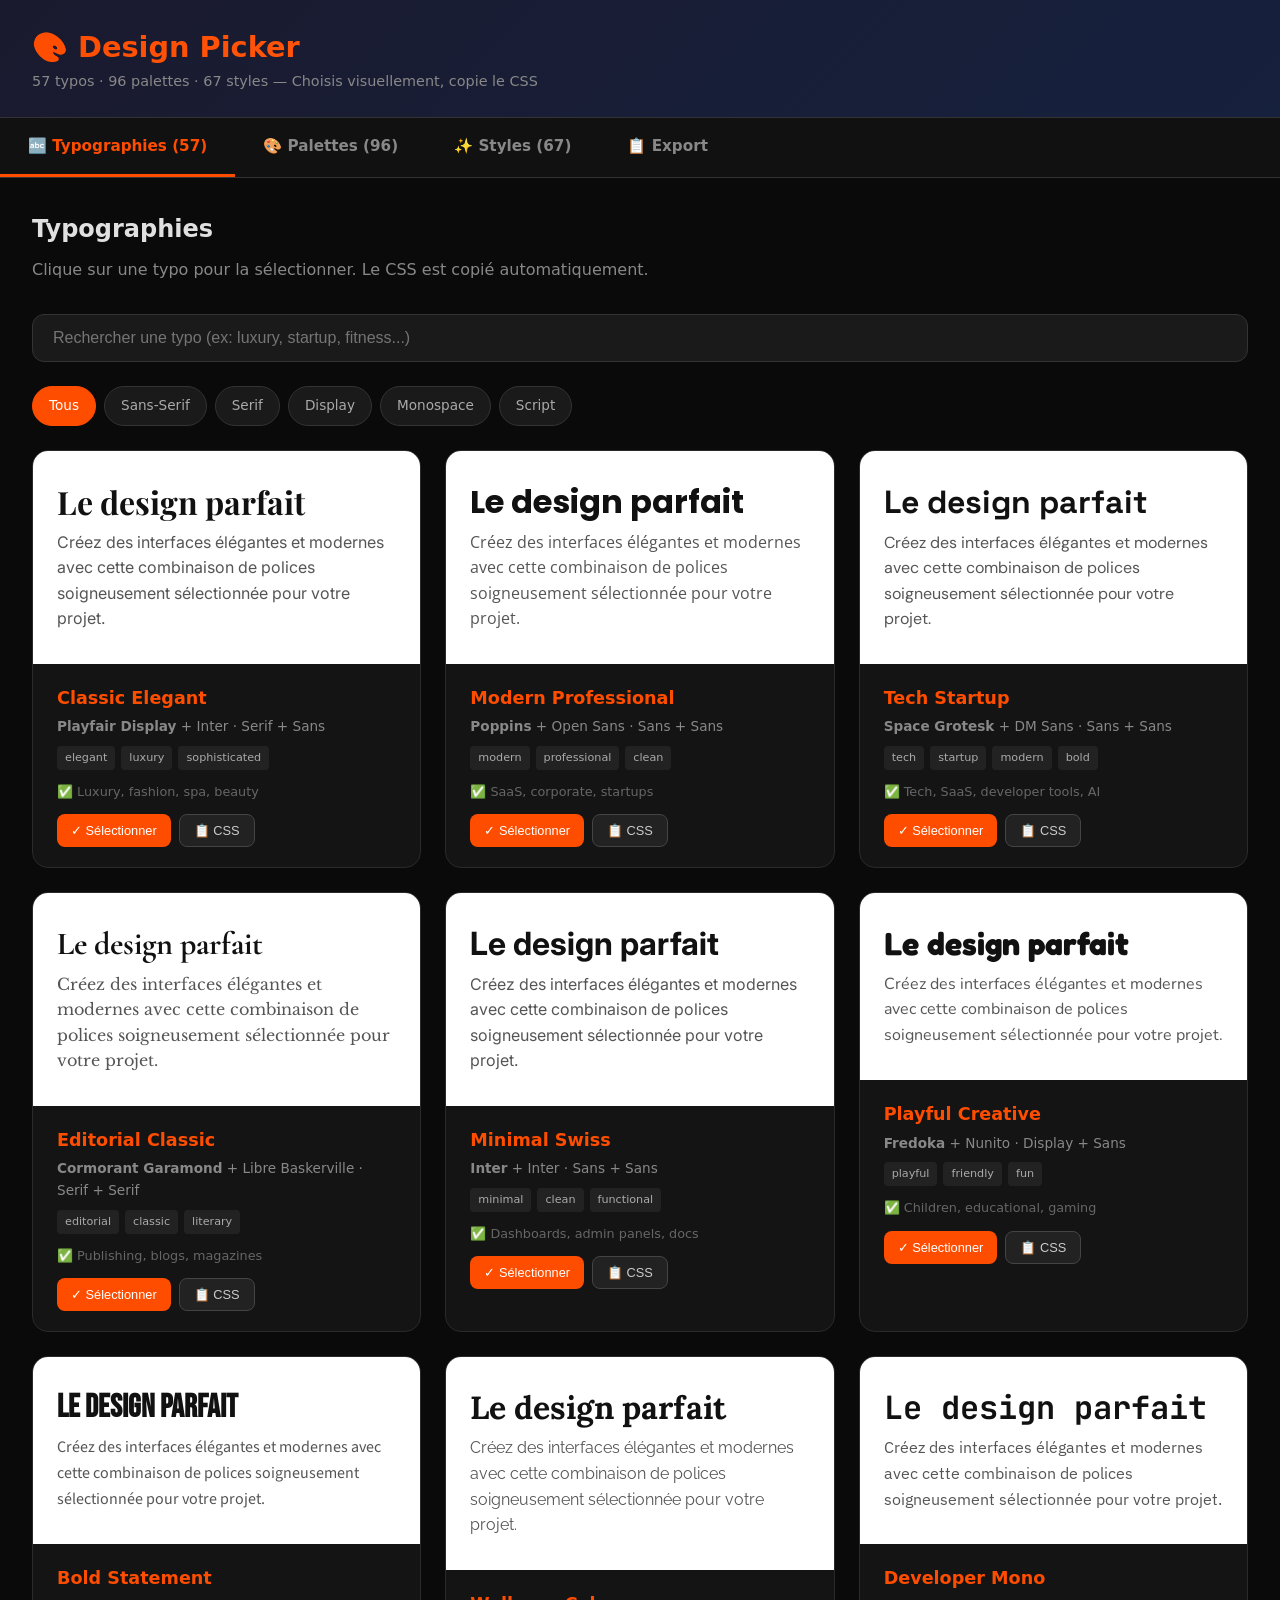
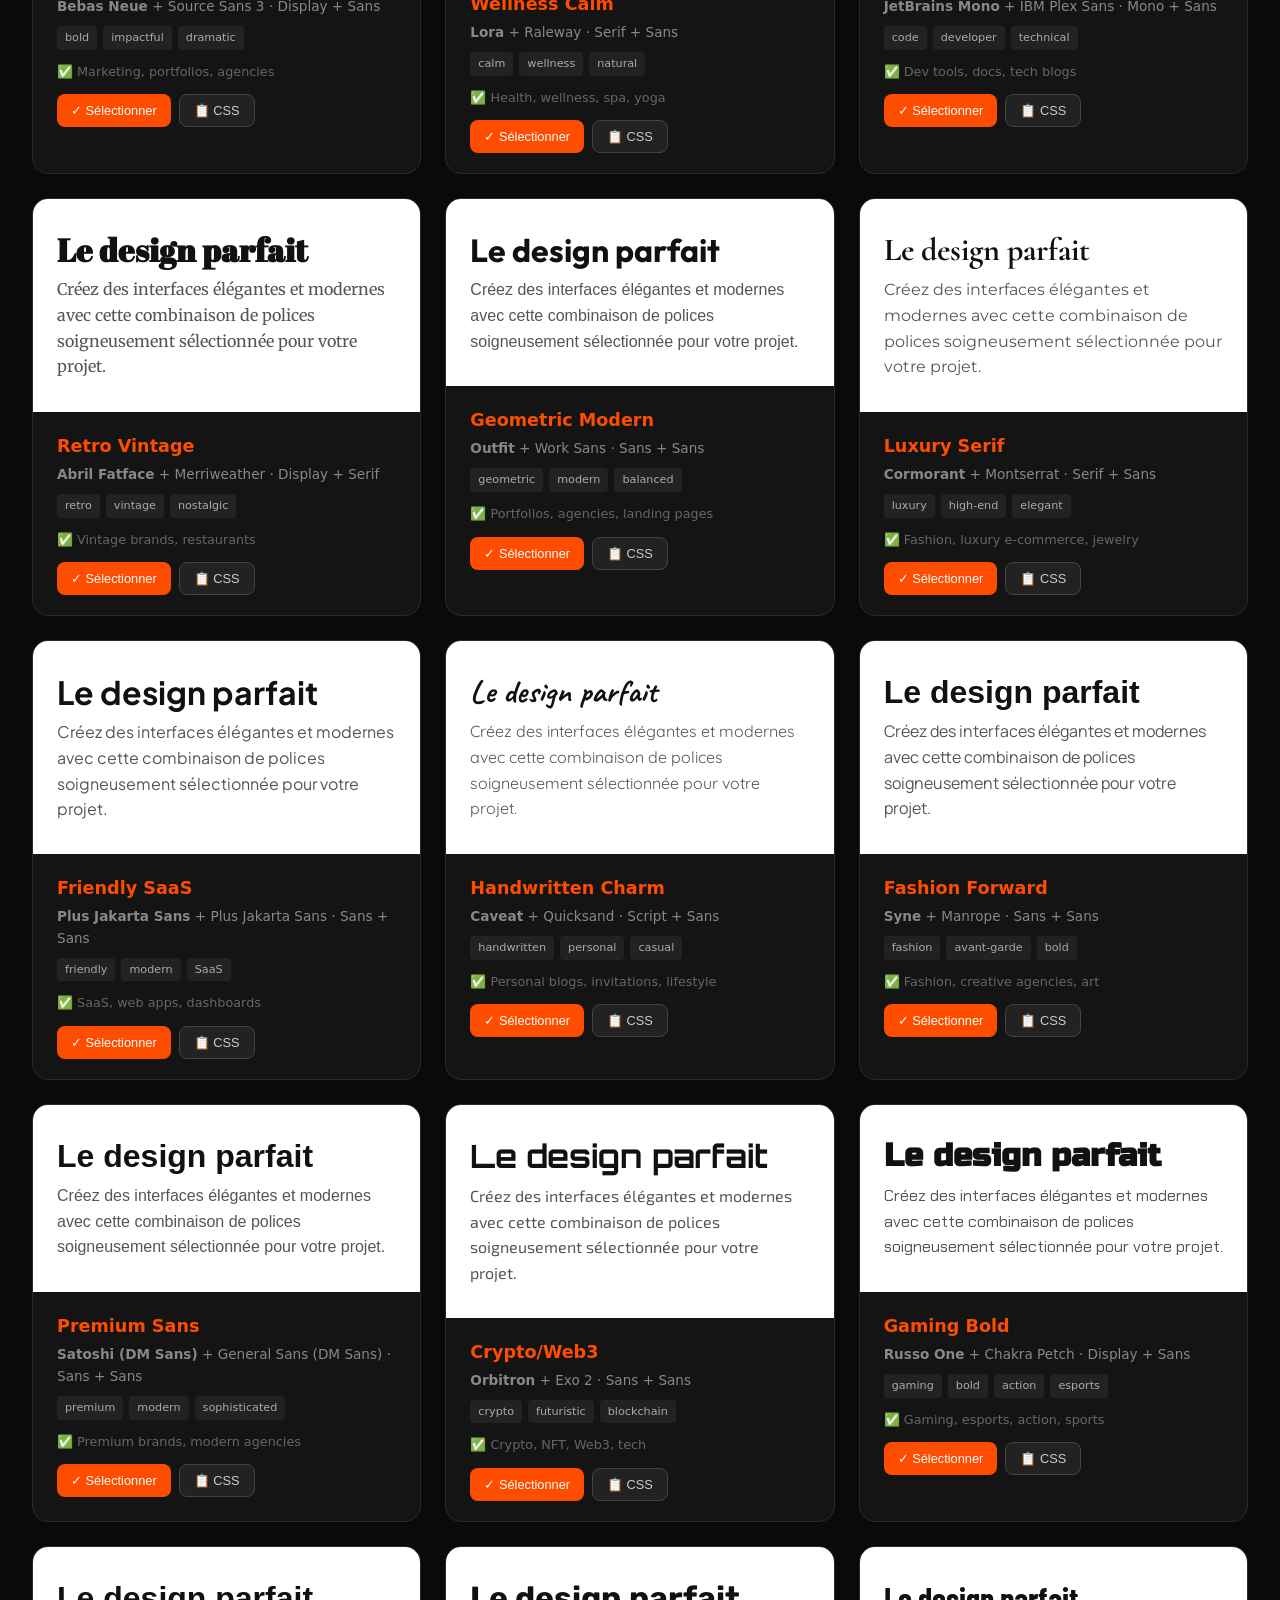
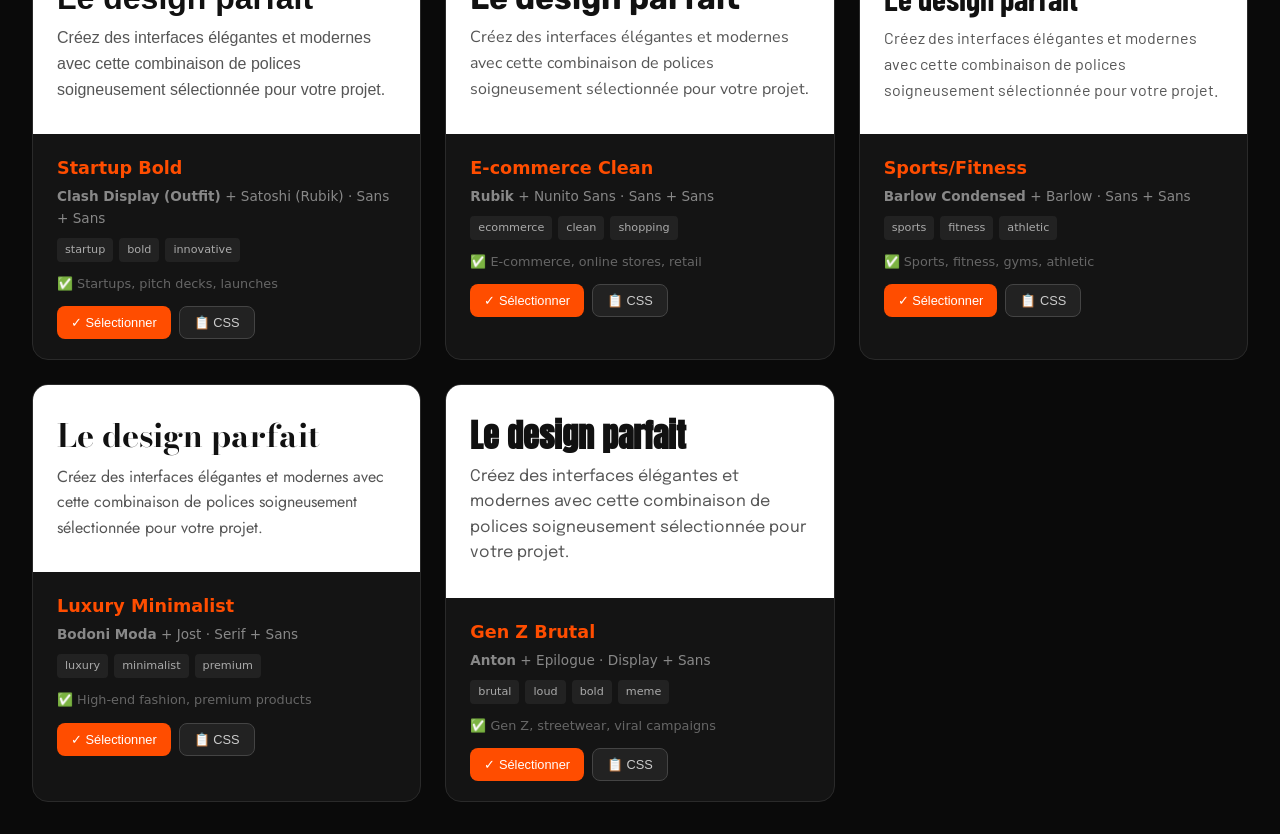
==== design-picker.html @ c6d038eb "Add Design Picker - visual typography, colors & styles selector" ====
<!DOCTYPE html>
<html lang="fr">
<head>
    <meta charset="UTF-8">
    <meta name="viewport" content="width=device-width, initial-scale=1.0">
    <title>🎨 Design Picker - UI/UX Pro Max</title>
    <link rel="stylesheet" href="https://cdnjs.cloudflare.com/ajax/libs/font-awesome/6.5.1/css/all.min.css">
    <style>
        * { margin: 0; padding: 0; box-sizing: border-box; }
        
        body {
            font-family: 'Segoe UI', system-ui, sans-serif;
            background: #0a0a0a;
            color: #e0e0e0;
            line-height: 1.6;
        }
        
        /* Header */
        .app-header {
            background: linear-gradient(135deg, #1a1a2e 0%, #16213e 100%);
            padding: 24px 32px;
            border-bottom: 1px solid #333;
            position: sticky;
            top: 0;
            z-index: 100;
        }
        
        .app-header h1 {
            font-size: 1.8rem;
            background: linear-gradient(135deg, #FF4D00, #FF6B2C);
            -webkit-background-clip: text;
            -webkit-text-fill-color: transparent;
        }
        
        .app-header p {
            color: #888;
            font-size: 0.9rem;
        }
        
        /* Tabs */
        .tabs {
            display: flex;
            gap: 0;
            background: #111;
            border-bottom: 1px solid #333;
            overflow-x: auto;
            position: sticky;
            top: 80px;
            z-index: 99;
        }
        
        .tab {
            padding: 16px 28px;
            font-size: 0.95rem;
            font-weight: 600;
            color: #888;
            cursor: pointer;
            border-bottom: 3px solid transparent;
            white-space: nowrap;
            transition: all 0.2s;
        }
        
        .tab:hover { color: #ccc; }
        .tab.active {
            color: #FF4D00;
            border-bottom-color: #FF4D00;
        }
        
        /* Sections */
        .section {
            display: none;
            padding: 32px;
            max-width: 1400px;
            margin: 0 auto;
        }
        
        .section.active { display: block; }
        
        .section-title {
            font-size: 1.5rem;
            margin-bottom: 8px;
        }
        
        .section-desc {
            color: #888;
            margin-bottom: 32px;
        }
        
        /* Search */
        .search-bar {
            width: 100%;
            padding: 14px 20px;
            background: #1a1a1a;
            border: 1px solid #333;
            border-radius: 12px;
            color: #e0e0e0;
            font-size: 1rem;
            margin-bottom: 24px;
        }
        
        .search-bar:focus {
            outline: none;
            border-color: #FF4D00;
        }
        
        /* Filter Tags */
        .filters {
            display: flex;
            gap: 8px;
            flex-wrap: wrap;
            margin-bottom: 24px;
        }
        
        .filter-tag {
            padding: 8px 16px;
            background: #1a1a1a;
            border: 1px solid #333;
            border-radius: 100px;
            font-size: 0.85rem;
            cursor: pointer;
            color: #aaa;
        }
        
        .filter-tag:hover, .filter-tag.active {
            background: #FF4D00;
            border-color: #FF4D00;
            color: white;
        }
        
        /* ===== TYPOGRAPHY CARDS ===== */
        .typo-grid {
            display: grid;
            grid-template-columns: repeat(auto-fill, minmax(380px, 1fr));
            gap: 24px;
        }
        
        .typo-card {
            background: #141414;
            border: 1px solid #2a2a2a;
            border-radius: 16px;
            overflow: hidden;
            transition: all 0.3s;
        }
        
        .typo-card:hover {
            border-color: #FF4D00;
            transform: translateY(-4px);
            box-shadow: 0 12px 40px rgba(255,77,0,0.15);
        }
        
        .typo-preview {
            padding: 32px 24px;
            background: #fff;
            color: #111;
            min-height: 160px;
        }
        
        .typo-preview h2 {
            font-size: 2rem;
            margin-bottom: 8px;
            line-height: 1.2;
        }
        
        .typo-preview p {
            font-size: 1rem;
            color: #555;
            line-height: 1.6;
        }
        
        .typo-info {
            padding: 20px 24px;
        }
        
        .typo-name {
            font-size: 1.1rem;
            font-weight: 700;
            color: #FF4D00;
            margin-bottom: 4px;
        }
        
        .typo-fonts {
            font-size: 0.85rem;
            color: #888;
            margin-bottom: 8px;
        }
        
        .typo-tags {
            display: flex;
            gap: 6px;
            flex-wrap: wrap;
            margin-bottom: 12px;
        }
        
        .typo-tag {
            font-size: 0.7rem;
            padding: 3px 8px;
            background: #222;
            border-radius: 4px;
            color: #aaa;
        }
        
        .typo-best {
            font-size: 0.8rem;
            color: #666;
        }
        
        .typo-actions {
            display: flex;
            gap: 8px;
            margin-top: 12px;
        }
        
        .btn-copy {
            padding: 8px 14px;
            background: #FF4D00;
            color: white;
            border: none;
            border-radius: 8px;
            font-size: 0.8rem;
            cursor: pointer;
            font-weight: 500;
        }
        
        .btn-copy:hover { background: #E04400; }
        
        .btn-link {
            padding: 8px 14px;
            background: #222;
            color: #ccc;
            border: 1px solid #444;
            border-radius: 8px;
            font-size: 0.8rem;
            cursor: pointer;
            text-decoration: none;
        }
        
        /* ===== COLOR CARDS ===== */
        .color-grid {
            display: grid;
            grid-template-columns: repeat(auto-fill, minmax(320px, 1fr));
            gap: 20px;
        }
        
        .color-card {
            background: #141414;
            border: 1px solid #2a2a2a;
            border-radius: 16px;
            overflow: hidden;
            transition: all 0.3s;
        }
        
        .color-card:hover {
            border-color: #FF4D00;
            transform: translateY(-4px);
        }
        
        .color-swatches {
            display: flex;
            height: 80px;
        }
        
        .color-swatch {
            flex: 1;
            cursor: pointer;
            position: relative;
        }
        
        .color-swatch:hover::after {
            content: attr(data-hex);
            position: absolute;
            bottom: 4px;
            left: 50%;
            transform: translateX(-50%);
            background: rgba(0,0,0,0.8);
            color: white;
            padding: 2px 8px;
            border-radius: 4px;
            font-size: 0.7rem;
        }
        
        .color-preview {
            padding: 20px;
            display: flex;
            gap: 12px;
            align-items: center;
        }
        
        .color-preview-btn {
            padding: 10px 20px;
            border-radius: 8px;
            border: none;
            font-weight: 600;
            font-size: 0.85rem;
            cursor: pointer;
        }
        
        .color-preview-text {
            font-size: 0.9rem;
        }
        
        .color-info {
            padding: 16px 20px;
        }
        
        .color-name {
            font-weight: 700;
            color: #FF4D00;
            margin-bottom: 4px;
        }
        
        .color-note {
            font-size: 0.8rem;
            color: #666;
        }
        
        .color-hexes {
            display: flex;
            gap: 8px;
            margin-top: 8px;
            flex-wrap: wrap;
        }
        
        .hex-badge {
            display: flex;
            align-items: center;
            gap: 6px;
            padding: 4px 10px;
            background: #222;
            border-radius: 6px;
            font-size: 0.75rem;
            cursor: pointer;
        }
        
        .hex-dot {
            width: 12px;
            height: 12px;
            border-radius: 50%;
        }
        
        /* ===== STYLE CARDS ===== */
        .style-grid {
            display: grid;
            grid-template-columns: repeat(auto-fill, minmax(400px, 1fr));
            gap: 24px;
        }
        
        .style-card {
            background: #141414;
            border: 1px solid #2a2a2a;
            border-radius: 16px;
            padding: 24px;
            transition: all 0.3s;
        }
        
        .style-card:hover {
            border-color: #FF4D00;
            transform: translateY(-4px);
        }
        
        .style-name {
            font-size: 1.2rem;
            font-weight: 700;
            color: #FF4D00;
            margin-bottom: 8px;
        }
        
        .style-keywords {
            display: flex;
            gap: 6px;
            flex-wrap: wrap;
            margin-bottom: 12px;
        }
        
        .style-meta {
            display: grid;
            grid-template-columns: 1fr 1fr;
            gap: 8px;
            margin-bottom: 12px;
            font-size: 0.85rem;
        }
        
        .style-meta-item {
            display: flex;
            align-items: center;
            gap: 6px;
        }
        
        .style-best, .style-avoid {
            font-size: 0.85rem;
            margin-bottom: 8px;
        }
        
        .style-best strong { color: #22C55E; }
        .style-avoid strong { color: #EF4444; }
        
        /* ===== EXPORT PANEL ===== */
        .export-panel {
            position: fixed;
            bottom: 0;
            left: 0;
            right: 0;
            background: #1a1a2e;
            border-top: 1px solid #333;
            padding: 16px 32px;
            display: none;
            align-items: center;
            justify-content: space-between;
            z-index: 200;
        }
        
        .export-panel.active { display: flex; }
        
        .export-selections {
            display: flex;
            gap: 12px;
            align-items: center;
        }
        
        .export-chip {
            padding: 6px 12px;
            background: #FF4D00;
            color: white;
            border-radius: 100px;
            font-size: 0.8rem;
            display: flex;
            align-items: center;
            gap: 6px;
        }
        
        .export-chip button {
            background: none;
            border: none;
            color: white;
            cursor: pointer;
            font-size: 0.9rem;
        }
        
        .btn-export {
            padding: 12px 24px;
            background: #22C55E;
            color: white;
            border: none;
            border-radius: 10px;
            font-weight: 600;
            cursor: pointer;
            font-size: 0.95rem;
        }
        
        /* Toast */
        .toast {
            position: fixed;
            bottom: 80px;
            right: 32px;
            background: #22C55E;
            color: white;
            padding: 12px 24px;
            border-radius: 10px;
            font-size: 0.9rem;
            opacity: 0;
            transition: opacity 0.3s;
            z-index: 300;
        }
        
        .toast.show { opacity: 1; }
        
        @media (max-width: 768px) {
            .typo-grid, .color-grid, .style-grid {
                grid-template-columns: 1fr;
            }
            .section { padding: 16px; }
            .app-header { padding: 16px; }
            .tabs { position: static; }
        }
    </style>
</head>
<body>
    <header class="app-header">
        <h1>🎨 Design Picker</h1>
        <p>57 typos · 96 palettes · 67 styles — Choisis visuellement, copie le CSS</p>
    </header>
    
    <div class="tabs">
        <div class="tab active" onclick="showSection('typo')">🔤 Typographies (57)</div>
        <div class="tab" onclick="showSection('colors')">🎨 Palettes (96)</div>
        <div class="tab" onclick="showSection('styles')">✨ Styles (67)</div>
        <div class="tab" onclick="showSection('export')">📋 Export</div>
    </div>
    
    <!-- ===== TYPOGRAPHIES ===== -->
    <div class="section active" id="section-typo">
        <h2 class="section-title">Typographies</h2>
        <p class="section-desc">Clique sur une typo pour la sélectionner. Le CSS est copié automatiquement.</p>
        <input type="text" class="search-bar" placeholder="Rechercher une typo (ex: luxury, startup, fitness...)" oninput="filterTypos(this.value)">
        <div class="filters" id="typo-filters">
            <span class="filter-tag active" onclick="filterTypoCategory(this, 'all')">Tous</span>
            <span class="filter-tag" onclick="filterTypoCategory(this, 'Sans')">Sans-Serif</span>
            <span class="filter-tag" onclick="filterTypoCategory(this, 'Serif')">Serif</span>
            <span class="filter-tag" onclick="filterTypoCategory(this, 'Display')">Display</span>
            <span class="filter-tag" onclick="filterTypoCategory(this, 'Mono')">Monospace</span>
            <span class="filter-tag" onclick="filterTypoCategory(this, 'Script')">Script</span>
        </div>
        <div class="typo-grid" id="typo-grid"></div>
    </div>
    
    <!-- ===== COLORS ===== -->
    <div class="section" id="section-colors">
        <h2 class="section-title">Palettes de Couleurs</h2>
        <p class="section-desc">Clique sur une palette pour la sélectionner. Clique sur un swatch pour copier le hex.</p>
        <input type="text" class="search-bar" placeholder="Rechercher (ex: e-commerce, saas, fitness...)" oninput="filterColors(this.value)">
        <div class="color-grid" id="color-grid"></div>
    </div>
    
    <!-- ===== STYLES ===== -->
    <div class="section" id="section-styles">
        <h2 class="section-title">Styles UI</h2>
        <p class="section-desc">Explore les styles et trouve celui qui correspond à ton projet.</p>
        <input type="text" class="search-bar" placeholder="Rechercher (ex: glassmorphism, minimal, brutalist...)" oninput="filterStyles(this.value)">
        <div class="style-grid" id="style-grid"></div>
    </div>
    
    <!-- ===== EXPORT ===== -->
    <div class="section" id="section-export">
        <h2 class="section-title">Tes sélections</h2>
        <p class="section-desc">Tout ce que tu as sélectionné, prêt à copier.</p>
        <div id="export-content" style="background: #141414; border-radius: 12px; padding: 24px; font-family: monospace; white-space: pre-wrap; font-size: 0.9rem; min-height: 200px;"></div>
        <button class="btn-copy" style="margin-top: 16px; padding: 14px 28px; font-size: 1rem;" onclick="copyExport()">📋 Copier tout le CSS</button>
    </div>
    
    <div class="toast" id="toast">✅ Copié !</div>

    <script>
    // ===== DATA =====
    const typographies = [
        {no:1,name:"Classic Elegant",cat:"Serif + Sans",heading:"Playfair Display",body:"Inter",mood:"elegant, luxury, sophisticated",best:"Luxury, fashion, spa, beauty",css:"@import url('https://fonts.googleapis.com/css2?family=Inter:wght@300;400;500;600;700&family=Playfair+Display:wght@400;500;600;700&display=swap');"},
        {no:2,name:"Modern Professional",cat:"Sans + Sans",heading:"Poppins",body:"Open Sans",mood:"modern, professional, clean",best:"SaaS, corporate, startups",css:"@import url('https://fonts.googleapis.com/css2?family=Open+Sans:wght@300;400;500;600;700&family=Poppins:wght@400;500;600;700&display=swap');"},
        {no:3,name:"Tech Startup",cat:"Sans + Sans",heading:"Space Grotesk",body:"DM Sans",mood:"tech, startup, modern, bold",best:"Tech, SaaS, developer tools, AI",css:"@import url('https://fonts.googleapis.com/css2?family=DM+Sans:wght@400;500;700&family=Space+Grotesk:wght@400;500;600;700&display=swap');"},
        {no:4,name:"Editorial Classic",cat:"Serif + Serif",heading:"Cormorant Garamond",body:"Libre Baskerville",mood:"editorial, classic, literary",best:"Publishing, blogs, magazines",css:"@import url('https://fonts.googleapis.com/css2?family=Cormorant+Garamond:wght@400;500;600;700&family=Libre+Baskerville:wght@400;700&display=swap');"},
        {no:5,name:"Minimal Swiss",cat:"Sans + Sans",heading:"Inter",body:"Inter",mood:"minimal, clean, functional",best:"Dashboards, admin panels, docs",css:"@import url('https://fonts.googleapis.com/css2?family=Inter:wght@300;400;500;600;700&display=swap');"},
        {no:6,name:"Playful Creative",cat:"Display + Sans",heading:"Fredoka",body:"Nunito",mood:"playful, friendly, fun",best:"Children, educational, gaming",css:"@import url('https://fonts.googleapis.com/css2?family=Fredoka:wght@400;500;600;700&family=Nunito:wght@300;400;500;600;700&display=swap');"},
        {no:7,name:"Bold Statement",cat:"Display + Sans",heading:"Bebas Neue",body:"Source Sans 3",mood:"bold, impactful, dramatic",best:"Marketing, portfolios, agencies",css:"@import url('https://fonts.googleapis.com/css2?family=Bebas+Neue&family=Source+Sans+3:wght@300;400;500;600;700&display=swap');"},
        {no:8,name:"Wellness Calm",cat:"Serif + Sans",heading:"Lora",body:"Raleway",mood:"calm, wellness, natural",best:"Health, wellness, spa, yoga",css:"@import url('https://fonts.googleapis.com/css2?family=Lora:wght@400;500;600;700&family=Raleway:wght@300;400;500;600;700&display=swap');"},
        {no:9,name:"Developer Mono",cat:"Mono + Sans",heading:"JetBrains Mono",body:"IBM Plex Sans",mood:"code, developer, technical",best:"Dev tools, docs, tech blogs",css:"@import url('https://fonts.googleapis.com/css2?family=IBM+Plex+Sans:wght@300;400;500;600;700&family=JetBrains+Mono:wght@400;500;600;700&display=swap');"},
        {no:10,name:"Retro Vintage",cat:"Display + Serif",heading:"Abril Fatface",body:"Merriweather",mood:"retro, vintage, nostalgic",best:"Vintage brands, restaurants",css:"@import url('https://fonts.googleapis.com/css2?family=Abril+Fatface&family=Merriweather:wght@300;400;700&display=swap');"},
        {no:11,name:"Geometric Modern",cat:"Sans + Sans",heading:"Outfit",body:"Work Sans",mood:"geometric, modern, balanced",best:"Portfolios, agencies, landing pages",css:"@import url('https://fonts.googleapis.com/css2?family=Outfit:wght@300;400;500;600;700&family=Work+Sans:wght@300;400;500;600;700&display=swap');"},
        {no:12,name:"Luxury Serif",cat:"Serif + Sans",heading:"Cormorant",body:"Montserrat",mood:"luxury, high-end, elegant",best:"Fashion, luxury e-commerce, jewelry",css:"@import url('https://fonts.googleapis.com/css2?family=Cormorant:wght@400;500;600;700&family=Montserrat:wght@300;400;500;600;700&display=swap');"},
        {no:13,name:"Friendly SaaS",cat:"Sans + Sans",heading:"Plus Jakarta Sans",body:"Plus Jakarta Sans",mood:"friendly, modern, SaaS",best:"SaaS, web apps, dashboards",css:"@import url('https://fonts.googleapis.com/css2?family=Plus+Jakarta+Sans:wght@300;400;500;600;700&display=swap');"},
        {no:15,name:"Handwritten Charm",cat:"Script + Sans",heading:"Caveat",body:"Quicksand",mood:"handwritten, personal, casual",best:"Personal blogs, invitations, lifestyle",css:"@import url('https://fonts.googleapis.com/css2?family=Caveat:wght@400;500;600;700&family=Quicksand:wght@300;400;500;600;700&display=swap');"},
        {no:18,name:"Fashion Forward",cat:"Sans + Sans",heading:"Syne",body:"Manrope",mood:"fashion, avant-garde, bold",best:"Fashion, creative agencies, art",css:"@import url('https://fonts.googleapis.com/css2?family=Manrope:wght@300;400;500;600;700&family=Syne:wght@400;500;600;700&display=swap');"},
        {no:20,name:"Premium Sans",cat:"Sans + Sans",heading:"Satoshi (DM Sans)",body:"General Sans (DM Sans)",mood:"premium, modern, sophisticated",best:"Premium brands, modern agencies",css:"@import url('https://fonts.googleapis.com/css2?family=DM+Sans:wght@400;500;700&display=swap');"},
        {no:36,name:"Crypto/Web3",cat:"Sans + Sans",heading:"Orbitron",body:"Exo 2",mood:"crypto, futuristic, blockchain",best:"Crypto, NFT, Web3, tech",css:"@import url('https://fonts.googleapis.com/css2?family=Exo+2:wght@300;400;500;600;700&family=Orbitron:wght@400;500;600;700&display=swap');"},
        {no:37,name:"Gaming Bold",cat:"Display + Sans",heading:"Russo One",body:"Chakra Petch",mood:"gaming, bold, action, esports",best:"Gaming, esports, action, sports",css:"@import url('https://fonts.googleapis.com/css2?family=Chakra+Petch:wght@300;400;500;600;700&family=Russo+One&display=swap');"},
        {no:39,name:"Startup Bold",cat:"Sans + Sans",heading:"Clash Display (Outfit)",body:"Satoshi (Rubik)",mood:"startup, bold, innovative",best:"Startups, pitch decks, launches",css:"@import url('https://fonts.googleapis.com/css2?family=Outfit:wght@400;500;600;700&family=Rubik:wght@300;400;500;600;700&display=swap');"},
        {no:40,name:"E-commerce Clean",cat:"Sans + Sans",heading:"Rubik",body:"Nunito Sans",mood:"ecommerce, clean, shopping",best:"E-commerce, online stores, retail",css:"@import url('https://fonts.googleapis.com/css2?family=Nunito+Sans:wght@300;400;500;600;700&family=Rubik:wght@300;400;500;600;700&display=swap');"},
        {no:49,name:"Sports/Fitness",cat:"Sans + Sans",heading:"Barlow Condensed",body:"Barlow",mood:"sports, fitness, athletic",best:"Sports, fitness, gyms, athletic",css:"@import url('https://fonts.googleapis.com/css2?family=Barlow+Condensed:wght@400;500;600;700&family=Barlow:wght@300;400;500;600;700&display=swap');"},
        {no:50,name:"Luxury Minimalist",cat:"Serif + Sans",heading:"Bodoni Moda",body:"Jost",mood:"luxury, minimalist, premium",best:"High-end fashion, premium products",css:"@import url('https://fonts.googleapis.com/css2?family=Bodoni+Moda:wght@400;500;600;700&family=Jost:wght@300;400;500;600;700&display=swap');"},
        {no:57,name:"Gen Z Brutal",cat:"Display + Sans",heading:"Anton",body:"Epilogue",mood:"brutal, loud, bold, meme",best:"Gen Z, streetwear, viral campaigns",css:"@import url('https://fonts.googleapis.com/css2?family=Anton&family=Epilogue:wght@400;500;600;700&display=swap');"},
    ];
    
    const colors = [
        {no:1,type:"SaaS (General)",primary:"#2563EB",secondary:"#3B82F6",cta:"#F97316",bg:"#F8FAFC",text:"#1E293B",note:"Trust blue + orange CTA"},
        {no:3,type:"E-commerce",primary:"#059669",secondary:"#10B981",cta:"#F97316",bg:"#ECFDF5",text:"#064E3B",note:"Success green + urgency orange"},
        {no:4,type:"E-commerce Luxury",primary:"#1C1917",secondary:"#44403C",cta:"#CA8A04",bg:"#FAFAF9",text:"#0C0A09",note:"Premium dark + gold accent"},
        {no:5,type:"Service Landing",primary:"#0EA5E9",secondary:"#38BDF8",cta:"#F97316",bg:"#F0F9FF",text:"#0C4A6E",note:"Sky blue + warm CTA"},
        {no:7,type:"Financial Dashboard",primary:"#0F172A",secondary:"#1E293B",cta:"#22C55E",bg:"#020617",text:"#F8FAFC",note:"Dark bg + green indicators"},
        {no:8,type:"Analytics Dashboard",primary:"#1E40AF",secondary:"#3B82F6",cta:"#F59E0B",bg:"#F8FAFC",text:"#1E3A8A",note:"Blue data + amber highlights"},
        {no:9,type:"Healthcare App",primary:"#0891B2",secondary:"#22D3EE",cta:"#059669",bg:"#ECFEFF",text:"#164E63",note:"Calm cyan + health green"},
        {no:10,type:"Fitness/Gym",primary:"#DC2626",secondary:"#EF4444",cta:"#F97316",bg:"#0F0F0F",text:"#FAFAFA",note:"Energy red + dark bg + orange CTA"},
        {no:11,type:"Wellness/Yoga",primary:"#059669",secondary:"#6EE7B7",cta:"#F59E0B",bg:"#F0FDF4",text:"#14532D",note:"Natural green + warm gold CTA"},
        {no:12,type:"Food Delivery",primary:"#DC2626",secondary:"#F97316",cta:"#16A34A",bg:"#FFF7ED",text:"#7C2D12",note:"Appetite red-orange + order green"},
        {no:13,type:"Travel",primary:"#0284C7",secondary:"#38BDF8",cta:"#F97316",bg:"#F0F9FF",text:"#0C4A6E",note:"Ocean blue + adventure orange"},
        {no:14,type:"Education",primary:"#7C3AED",secondary:"#A78BFA",cta:"#F97316",bg:"#F5F3FF",text:"#4C1D95",note:"Knowledge purple + action orange"},
        {no:15,type:"Real Estate",primary:"#1E3A5F",secondary:"#3B82F6",cta:"#059669",bg:"#F8FAFC",text:"#0F172A",note:"Trust navy + success green"},
        {no:16,type:"Fashion",primary:"#000000",secondary:"#404040",cta:"#B91C1C",bg:"#FFFFFF",text:"#171717",note:"Classic B&W + red accent"},
        {no:17,type:"Music/Entertainment",primary:"#7C3AED",secondary:"#A855F7",cta:"#EC4899",bg:"#0F0F0F",text:"#FAFAFA",note:"Purple energy + pink CTA dark"},
        {no:18,type:"Crypto/Web3",primary:"#6366F1",secondary:"#818CF8",cta:"#F59E0B",bg:"#0F0F0F",text:"#E0E7FF",note:"Indigo tech + gold CTA dark"},
        {no:20,type:"Social Network",primary:"#2563EB",secondary:"#60A5FA",cta:"#16A34A",bg:"#F8FAFC",text:"#1E3A8A",note:"Social blue + action green"},
        {no:25,type:"Startup Bold",primary:"#7C3AED",secondary:"#A78BFA",cta:"#F97316",bg:"#FAFAFA",text:"#1E1B4B",note:"Vibrant purple + bold orange"},
        {no:30,type:"Restaurant",primary:"#78350F",secondary:"#92400E",cta:"#DC2626",bg:"#FFFBEB",text:"#451A03",note:"Warm brown + appetite red"},
        {no:35,type:"Gaming",primary:"#7C3AED",secondary:"#A855F7",cta:"#EF4444",bg:"#09090B",text:"#FAFAFA",note:"Purple + red action dark"},
        {no:40,type:"Pet/Animal",primary:"#F59E0B",secondary:"#FBBF24",cta:"#059669",bg:"#FFFBEB",text:"#78350F",note:"Warm amber + friendly green"},
        {no:45,type:"Sports",primary:"#DC2626",secondary:"#1D4ED8",cta:"#F97316",bg:"#FAFAFA",text:"#111827",note:"Red energy + blue trust"},
    ];
    
    const styles = [
        {no:1,name:"Minimalism & Swiss",keywords:"clean, simple, spacious, functional",best:"Dashboards, SaaS, documentation",avoid:"Creative portfolios, entertainment",perf:"⚡ Excellent",access:"✓ AAA",mobile:"✓ High"},
        {no:2,name:"Neumorphism",keywords:"soft UI, embossed, rounded, monochromatic",best:"Health, meditation, fitness apps",avoid:"Data dashboards, high contrast",perf:"⚡ Good",access:"⚠ Low",mobile:"✓ Good"},
        {no:3,name:"Glassmorphism",keywords:"frosted glass, blur, transparent, layered",best:"Modern SaaS, corporate, modals",avoid:"Low contrast, performance-limited",perf:"⚠ Good",access:"⚠ 4.5:1",mobile:"✓ Good"},
        {no:4,name:"Brutalism",keywords:"raw, stark, high contrast, anti-design",best:"Design portfolios, tech blogs",avoid:"Corporate, conservative industries",perf:"⚡ Excellent",access:"✓ AAA",mobile:"◐ Medium"},
        {no:6,name:"Vibrant Block-based",keywords:"bold, energetic, geometric, duotone",best:"Startups, gaming, social, youth",avoid:"Finance, healthcare, formal",perf:"⚡ Good",access:"◐ WCAG",mobile:"✓ High"},
        {no:7,name:"Dark Mode (OLED)",keywords:"deep black, neon accents, eye-friendly",best:"Night apps, coding, entertainment",avoid:"Print-first, outdoor",perf:"⚡ Excellent",access:"✓ AAA",mobile:"✓ High"},
        {no:8,name:"Accessible & Ethical",keywords:"high contrast, large text, keyboard nav",best:"Government, healthcare, education",avoid:"None - universal",perf:"⚡ Excellent",access:"✓ AAA",mobile:"✓ High"},
        {no:9,name:"Claymorphism",keywords:"soft 3D, chunky, bubbly, toy-like",best:"Educational, children, fun SaaS",avoid:"Corporate, medical, finance",perf:"⚡ Good",access:"⚠ 4.5:1",mobile:"✓ High"},
    ];
    
    // ===== SELECTIONS =====
    let selections = { typo: null, colors: null, style: null };
    
    // ===== RENDER =====
    function renderTypos(filter = '', category = 'all') {
        const grid = document.getElementById('typo-grid');
        const filtered = typographies.filter(t => {
            const matchSearch = !filter || (t.name + t.mood + t.best + t.heading + t.body).toLowerCase().includes(filter.toLowerCase());
            const matchCat = category === 'all' || t.cat.includes(category);
            return matchSearch && matchCat;
        });
        
        // Load all fonts
        const links = filtered.map(t => {
            const url = t.css.match(/url\('([^']+)'\)/)?.[1];
            return url ? `<link href="${url}" rel="stylesheet">` : '';
        }).join('');
        
        grid.innerHTML = links + filtered.map(t => `
            <div class="typo-card" data-id="${t.no}">
                <div class="typo-preview">
                    <h2 style="font-family: '${t.heading}', sans-serif;">Le design parfait</h2>
                    <p style="font-family: '${t.body}', sans-serif;">Créez des interfaces élégantes et modernes avec cette combinaison de polices soigneusement sélectionnée pour votre projet.</p>
                </div>
                <div class="typo-info">
                    <div class="typo-name">${t.name}</div>
                    <div class="typo-fonts"><strong>${t.heading}</strong> + ${t.body} · ${t.cat}</div>
                    <div class="typo-tags">${t.mood.split(', ').slice(0,4).map(m => `<span class="typo-tag">${m}</span>`).join('')}</div>
                    <div class="typo-best">✅ ${t.best}</div>
                    <div class="typo-actions">
                        <button class="btn-copy" onclick="selectTypo(${t.no})">✓ Sélectionner</button>
                        <button class="btn-link" onclick="copyCSS('${t.css.replace(/'/g, "\\'")}')">📋 CSS</button>
                    </div>
                </div>
            </div>
        `).join('');
    }
    
    function renderColors(filter = '') {
        const grid = document.getElementById('color-grid');
        const filtered = colors.filter(c => {
            return !filter || (c.type + c.note).toLowerCase().includes(filter.toLowerCase());
        });
        
        grid.innerHTML = filtered.map(c => `
            <div class="color-card" data-id="${c.no}">
                <div class="color-swatches">
                    <div class="color-swatch" style="background:${c.primary}" data-hex="${c.primary}" onclick="copyHex('${c.primary}')"></div>
                    <div class="color-swatch" style="background:${c.secondary}" data-hex="${c.secondary}" onclick="copyHex('${c.secondary}')"></div>
                    <div class="color-swatch" style="background:${c.cta}" data-hex="${c.cta}" onclick="copyHex('${c.cta}')"></div>
                    <div class="color-swatch" style="background:${c.bg}" data-hex="${c.bg}" onclick="copyHex('${c.bg}')"></div>
                    <div class="color-swatch" style="background:${c.text}" data-hex="${c.text}" onclick="copyHex('${c.text}')"></div>
                </div>
                <div class="color-preview" style="background:${c.bg}">
                    <button class="color-preview-btn" style="background:${c.cta};color:white;">Acheter</button>
                    <span class="color-preview-text" style="color:${c.text}">Texte exemple</span>
                </div>
                <div class="color-info">
                    <div class="color-name">${c.type}</div>
                    <div class="color-note">${c.note}</div>
                    <div class="color-hexes">
                        <span class="hex-badge" onclick="copyHex('${c.primary}')"><span class="hex-dot" style="background:${c.primary}"></span>${c.primary}</span>
                        <span class="hex-badge" onclick="copyHex('${c.cta}')"><span class="hex-dot" style="background:${c.cta}"></span>${c.cta}</span>
                        <span class="hex-badge" onclick="copyHex('${c.bg}')"><span class="hex-dot" style="background:${c.bg}"></span>${c.bg}</span>
                    </div>
                    <div class="typo-actions" style="margin-top:12px">
                        <button class="btn-copy" onclick="selectColor(${c.no})">✓ Sélectionner</button>
                    </div>
                </div>
            </div>
        `).join('');
    }
    
    function renderStyles(filter = '') {
        const grid = document.getElementById('style-grid');
        const filtered = styles.filter(s => {
            return !filter || (s.name + s.keywords + s.best).toLowerCase().includes(filter.toLowerCase());
        });
        
        grid.innerHTML = filtered.map(s => `
            <div class="style-card" data-id="${s.no}">
                <div class="style-name">${s.name}</div>
                <div class="style-keywords">${s.keywords.split(', ').map(k => `<span class="typo-tag">${k}</span>`).join('')}</div>
                <div class="style-meta">
                    <div class="style-meta-item">${s.perf} Perf</div>
                    <div class="style-meta-item">${s.access} Access</div>
                    <div class="style-meta-item">${s.mobile} Mobile</div>
                </div>
                <div class="style-best">✅ <strong>Idéal :</strong> ${s.best}</div>
                <div class="style-avoid">❌ <strong>Éviter :</strong> ${s.avoid}</div>
                <div class="typo-actions" style="margin-top:12px">
                    <button class="btn-copy" onclick="selectStyle(${s.no})">✓ Sélectionner</button>
                </div>
            </div>
        `).join('');
    }
    
    // ===== INTERACTIONS =====
    function showSection(id) {
        document.querySelectorAll('.section').forEach(s => s.classList.remove('active'));
        document.querySelectorAll('.tab').forEach(t => t.classList.remove('active'));
        document.getElementById('section-' + id).classList.add('active');
        event.target.classList.add('active');
        if (id === 'export') updateExport();
    }
    
    function filterTypos(q) { renderTypos(q); }
    function filterColors(q) { renderColors(q); }
    function filterStyles(q) { renderStyles(q); }
    
    function filterTypoCategory(el, cat) {
        document.querySelectorAll('#typo-filters .filter-tag').forEach(t => t.classList.remove('active'));
        el.classList.add('active');
        renderTypos('', cat);
    }
    
    function selectTypo(id) {
        selections.typo = typographies.find(t => t.no === id);
        showToast('Typo sélectionnée : ' + selections.typo.name);
    }
    
    function selectColor(id) {
        selections.colors = colors.find(c => c.no === id);
        showToast('Palette sélectionnée : ' + selections.colors.type);
    }
    
    function selectStyle(id) {
        selections.style = styles.find(s => s.no === id);
        showToast('Style sélectionné : ' + selections.style.name);
    }
    
    function copyCSS(css) {
        navigator.clipboard.writeText(css);
        showToast('CSS copié !');
    }
    
    function copyHex(hex) {
        navigator.clipboard.writeText(hex);
        showToast('Copié : ' + hex);
    }
    
    function updateExport() {
        let output = '/* ===== DESIGN SYSTEM GÉNÉRÉ ===== */\n\n';
        
        if (selections.typo) {
            output += `/* Typography: ${selections.typo.name} */\n`;
            output += `${selections.typo.css}\n\n`;
            output += `h1, h2, h3 { font-family: '${selections.typo.heading}', sans-serif; }\n`;
            output += `body, p { font-family: '${selections.typo.body}', sans-serif; }\n\n`;
        } else {
            output += '/* ❌ Aucune typo sélectionnée */\n\n';
        }
        
        if (selections.colors) {
            output += `/* Colors: ${selections.colors.type} - ${selections.colors.note} */\n`;
            output += `:root {\n`;
            output += `  --primary: ${selections.colors.primary};\n`;
            output += `  --secondary: ${selections.colors.secondary};\n`;
            output += `  --cta: ${selections.colors.cta};\n`;
            output += `  --bg: ${selections.colors.bg};\n`;
            output += `  --text: ${selections.colors.text};\n`;
            output += `}\n\n`;
        } else {
            output += '/* ❌ Aucune palette sélectionnée */\n\n';
        }
        
        if (selections.style) {
            output += `/* Style: ${selections.style.name} */\n`;
            output += `/* Keywords: ${selections.style.keywords} */\n`;
            output += `/* Best for: ${selections.style.best} */\n`;
        } else {
            output += '/* ❌ Aucun style sélectionné */\n';
        }
        
        document.getElementById('export-content').textContent = output;
    }
    
    function copyExport() {
        const text = document.getElementById('export-content').textContent;
        navigator.clipboard.writeText(text);
        showToast('CSS complet copié !');
    }
    
    function showToast(msg) {
        const toast = document.getElementById('toast');
        toast.textContent = '✅ ' + msg;
        toast.classList.add('show');
        setTimeout(() => toast.classList.remove('show'), 2000);
    }
    
    // ===== INIT =====
    renderTypos();
    renderColors();
    renderStyles();
    </script>
</body>
</html>
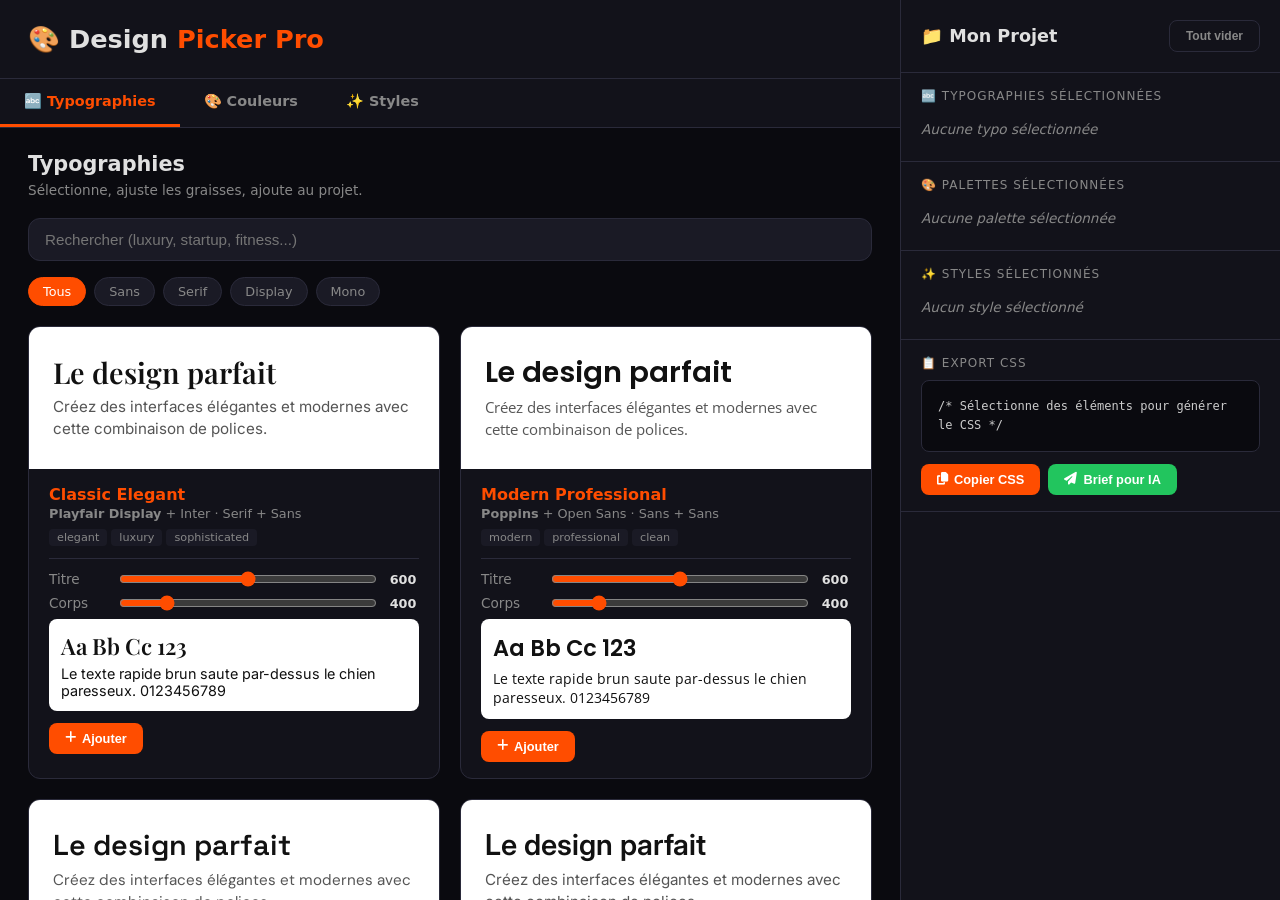
==== commit b4ba1fae: "Design Picker Pro v2 - multi-select, weight sliders, custom colors, brief export" ====
--- a/design-picker.html
+++ b/design-picker.html
@@ -3,789 +3,682 @@
 <head>
     <meta charset="UTF-8">
     <meta name="viewport" content="width=device-width, initial-scale=1.0">
-    <title>🎨 Design Picker - UI/UX Pro Max</title>
+    <title>🎨 Design Picker Pro</title>
     <link rel="stylesheet" href="https://cdnjs.cloudflare.com/ajax/libs/font-awesome/6.5.1/css/all.min.css">
     <style>
+        :root {
+            --bg: #0a0a0f;
+            --bg2: #12121a;
+            --bg3: #1a1a25;
+            --border: #2a2a3a;
+            --text: #e0e0e0;
+            --text2: #888;
+            --accent: #FF4D00;
+            --accent2: #FF6B2C;
+            --green: #22C55E;
+            --radius: 12px;
+        }
         * { margin: 0; padding: 0; box-sizing: border-box; }
-        
-        body {
-            font-family: 'Segoe UI', system-ui, sans-serif;
-            background: #0a0a0a;
-            color: #e0e0e0;
-            line-height: 1.6;
-        }
-        
-        /* Header */
+        body { font-family: system-ui, -apple-system, sans-serif; background: var(--bg); color: var(--text); }
+        
+        /* === LAYOUT === */
+        .app { display: grid; grid-template-columns: 1fr 380px; min-height: 100vh; }
+        
+        @media (max-width: 1024px) {
+            .app { grid-template-columns: 1fr; }
+            .project-panel { position: fixed; bottom: 0; left: 0; right: 0; height: 60px; overflow: hidden; transition: height 0.3s; z-index: 200; border-top: 1px solid var(--border); border-left: none; }
+            .project-panel.expanded { height: 80vh; }
+            .panel-toggle { display: flex !important; }
+        }
+        
+        /* === MAIN === */
+        .main { overflow-y: auto; max-height: 100vh; }
+        
         .app-header {
-            background: linear-gradient(135deg, #1a1a2e 0%, #16213e 100%);
-            padding: 24px 32px;
-            border-bottom: 1px solid #333;
-            position: sticky;
-            top: 0;
-            z-index: 100;
-        }
-        
-        .app-header h1 {
-            font-size: 1.8rem;
-            background: linear-gradient(135deg, #FF4D00, #FF6B2C);
-            -webkit-background-clip: text;
-            -webkit-text-fill-color: transparent;
-        }
-        
-        .app-header p {
-            color: #888;
-            font-size: 0.9rem;
-        }
-        
-        /* Tabs */
+            padding: 24px 28px;
+            background: var(--bg2);
+            border-bottom: 1px solid var(--border);
+            position: sticky; top: 0; z-index: 50;
+        }
+        .app-header h1 { font-size: 1.6rem; }
+        .app-header h1 span { color: var(--accent); }
+        
         .tabs {
-            display: flex;
-            gap: 0;
-            background: #111;
-            border-bottom: 1px solid #333;
+            display: flex; gap: 0;
+            background: var(--bg2);
+            border-bottom: 1px solid var(--border);
+            position: sticky; top: 72px; z-index: 49;
             overflow-x: auto;
-            position: sticky;
-            top: 80px;
-            z-index: 99;
-        }
-        
+        }
         .tab {
-            padding: 16px 28px;
-            font-size: 0.95rem;
-            font-weight: 600;
-            color: #888;
-            cursor: pointer;
-            border-bottom: 3px solid transparent;
-            white-space: nowrap;
-            transition: all 0.2s;
-        }
-        
-        .tab:hover { color: #ccc; }
-        .tab.active {
-            color: #FF4D00;
-            border-bottom-color: #FF4D00;
-        }
-        
-        /* Sections */
-        .section {
-            display: none;
-            padding: 32px;
-            max-width: 1400px;
-            margin: 0 auto;
-        }
-        
+            padding: 14px 24px; font-weight: 600; color: var(--text2);
+            cursor: pointer; border-bottom: 3px solid transparent; white-space: nowrap;
+            font-size: 0.9rem; transition: all 0.2s;
+        }
+        .tab:hover { color: var(--text); }
+        .tab.active { color: var(--accent); border-bottom-color: var(--accent); }
+        
+        .section { display: none; padding: 24px 28px; }
         .section.active { display: block; }
-        
-        .section-title {
-            font-size: 1.5rem;
-            margin-bottom: 8px;
-        }
-        
-        .section-desc {
-            color: #888;
-            margin-bottom: 32px;
-        }
-        
-        /* Search */
+        .section-title { font-size: 1.3rem; margin-bottom: 6px; }
+        .section-desc { color: var(--text2); font-size: 0.85rem; margin-bottom: 20px; }
+        
         .search-bar {
-            width: 100%;
-            padding: 14px 20px;
-            background: #1a1a1a;
-            border: 1px solid #333;
-            border-radius: 12px;
-            color: #e0e0e0;
-            font-size: 1rem;
-            margin-bottom: 24px;
-        }
-        
-        .search-bar:focus {
-            outline: none;
-            border-color: #FF4D00;
-        }
-        
-        /* Filter Tags */
-        .filters {
-            display: flex;
-            gap: 8px;
-            flex-wrap: wrap;
-            margin-bottom: 24px;
-        }
-        
+            width: 100%; padding: 12px 16px;
+            background: var(--bg3); border: 1px solid var(--border); border-radius: var(--radius);
+            color: var(--text); font-size: 0.95rem; margin-bottom: 16px;
+        }
+        .search-bar:focus { outline: none; border-color: var(--accent); }
+        
+        .filters { display: flex; gap: 8px; flex-wrap: wrap; margin-bottom: 20px; }
         .filter-tag {
-            padding: 8px 16px;
-            background: #1a1a1a;
-            border: 1px solid #333;
-            border-radius: 100px;
-            font-size: 0.85rem;
-            cursor: pointer;
-            color: #aaa;
-        }
-        
-        .filter-tag:hover, .filter-tag.active {
-            background: #FF4D00;
-            border-color: #FF4D00;
-            color: white;
-        }
-        
-        /* ===== TYPOGRAPHY CARDS ===== */
-        .typo-grid {
-            display: grid;
-            grid-template-columns: repeat(auto-fill, minmax(380px, 1fr));
-            gap: 24px;
-        }
+            padding: 6px 14px; background: var(--bg3); border: 1px solid var(--border);
+            border-radius: 100px; font-size: 0.8rem; cursor: pointer; color: var(--text2);
+        }
+        .filter-tag:hover, .filter-tag.active { background: var(--accent); border-color: var(--accent); color: #fff; }
+        
+        /* === TYPO CARDS === */
+        .typo-grid { display: grid; grid-template-columns: repeat(auto-fill, minmax(360px, 1fr)); gap: 20px; }
         
         .typo-card {
-            background: #141414;
-            border: 1px solid #2a2a2a;
-            border-radius: 16px;
-            overflow: hidden;
-            transition: all 0.3s;
-        }
-        
-        .typo-card:hover {
-            border-color: #FF4D00;
-            transform: translateY(-4px);
-            box-shadow: 0 12px 40px rgba(255,77,0,0.15);
-        }
+            background: var(--bg2); border: 1px solid var(--border); border-radius: var(--radius);
+            overflow: hidden; transition: all 0.3s;
+        }
+        .typo-card:hover { border-color: var(--accent); }
+        .typo-card.selected { border-color: var(--green); box-shadow: 0 0 0 2px rgba(34,197,94,0.3); }
         
         .typo-preview {
-            padding: 32px 24px;
-            background: #fff;
-            color: #111;
-            min-height: 160px;
-        }
-        
-        .typo-preview h2 {
-            font-size: 2rem;
-            margin-bottom: 8px;
-            line-height: 1.2;
-        }
-        
-        .typo-preview p {
-            font-size: 1rem;
-            color: #555;
-            line-height: 1.6;
-        }
-        
-        .typo-info {
-            padding: 20px 24px;
-        }
-        
-        .typo-name {
-            font-size: 1.1rem;
-            font-weight: 700;
-            color: #FF4D00;
-            margin-bottom: 4px;
-        }
-        
-        .typo-fonts {
-            font-size: 0.85rem;
-            color: #888;
-            margin-bottom: 8px;
-        }
-        
-        .typo-tags {
-            display: flex;
-            gap: 6px;
-            flex-wrap: wrap;
-            margin-bottom: 12px;
-        }
-        
-        .typo-tag {
-            font-size: 0.7rem;
-            padding: 3px 8px;
-            background: #222;
-            border-radius: 4px;
-            color: #aaa;
-        }
-        
-        .typo-best {
-            font-size: 0.8rem;
-            color: #666;
-        }
-        
-        .typo-actions {
-            display: flex;
-            gap: 8px;
-            margin-top: 12px;
-        }
-        
-        .btn-copy {
-            padding: 8px 14px;
-            background: #FF4D00;
-            color: white;
-            border: none;
-            border-radius: 8px;
-            font-size: 0.8rem;
-            cursor: pointer;
-            font-weight: 500;
-        }
-        
-        .btn-copy:hover { background: #E04400; }
-        
-        .btn-link {
-            padding: 8px 14px;
-            background: #222;
-            color: #ccc;
-            border: 1px solid #444;
-            border-radius: 8px;
-            font-size: 0.8rem;
-            cursor: pointer;
-            text-decoration: none;
-        }
-        
-        /* ===== COLOR CARDS ===== */
-        .color-grid {
-            display: grid;
-            grid-template-columns: repeat(auto-fill, minmax(320px, 1fr));
-            gap: 20px;
-        }
+            padding: 28px 24px; background: #fff; color: #111; min-height: 140px;
+            position: relative;
+        }
+        .typo-preview h2 { font-size: 1.8rem; margin-bottom: 6px; line-height: 1.2; }
+        .typo-preview p { font-size: 0.95rem; color: #555; line-height: 1.5; }
+        
+        .typo-info { padding: 16px 20px; }
+        .typo-name { font-weight: 700; color: var(--accent); margin-bottom: 2px; }
+        .typo-fonts { font-size: 0.8rem; color: var(--text2); margin-bottom: 8px; }
+        .typo-tags { display: flex; gap: 4px; flex-wrap: wrap; margin-bottom: 10px; }
+        .tag { font-size: 0.7rem; padding: 2px 8px; background: var(--bg3); border-radius: 4px; color: var(--text2); }
+        
+        /* Weight Slider */
+        .weight-controls { margin-top: 12px; padding-top: 12px; border-top: 1px solid var(--border); }
+        .weight-row { display: flex; align-items: center; gap: 10px; margin-bottom: 8px; font-size: 0.85rem; }
+        .weight-row label { width: 60px; color: var(--text2); }
+        .weight-row input[type=range] { flex: 1; accent-color: var(--accent); }
+        .weight-row .weight-val { width: 32px; text-align: center; font-weight: 600; font-size: 0.8rem; }
+        .weight-preview { margin-top: 8px; padding: 12px; background: #fff; border-radius: 8px; color: #111; }
+        
+        .typo-actions { display: flex; gap: 8px; margin-top: 12px; }
+        
+        /* === COLOR CARDS === */
+        .color-grid { display: grid; grid-template-columns: repeat(auto-fill, minmax(320px, 1fr)); gap: 20px; }
         
         .color-card {
-            background: #141414;
-            border: 1px solid #2a2a2a;
-            border-radius: 16px;
-            overflow: hidden;
-            transition: all 0.3s;
-        }
-        
-        .color-card:hover {
-            border-color: #FF4D00;
-            transform: translateY(-4px);
-        }
-        
-        .color-swatches {
-            display: flex;
-            height: 80px;
-        }
-        
-        .color-swatch {
-            flex: 1;
-            cursor: pointer;
-            position: relative;
-        }
-        
+            background: var(--bg2); border: 1px solid var(--border); border-radius: var(--radius);
+            overflow: hidden; transition: all 0.3s;
+        }
+        .color-card:hover { border-color: var(--accent); }
+        .color-card.selected { border-color: var(--green); box-shadow: 0 0 0 2px rgba(34,197,94,0.3); }
+        
+        .color-swatches { display: flex; height: 60px; }
+        .color-swatch { flex: 1; cursor: pointer; position: relative; }
         .color-swatch:hover::after {
-            content: attr(data-hex);
-            position: absolute;
-            bottom: 4px;
-            left: 50%;
-            transform: translateX(-50%);
-            background: rgba(0,0,0,0.8);
-            color: white;
-            padding: 2px 8px;
-            border-radius: 4px;
-            font-size: 0.7rem;
-        }
-        
-        .color-preview {
-            padding: 20px;
-            display: flex;
-            gap: 12px;
-            align-items: center;
-        }
-        
-        .color-preview-btn {
-            padding: 10px 20px;
-            border-radius: 8px;
-            border: none;
-            font-weight: 600;
-            font-size: 0.85rem;
-            cursor: pointer;
-        }
-        
-        .color-preview-text {
-            font-size: 0.9rem;
-        }
-        
-        .color-info {
-            padding: 16px 20px;
-        }
-        
-        .color-name {
-            font-weight: 700;
-            color: #FF4D00;
-            margin-bottom: 4px;
-        }
-        
-        .color-note {
-            font-size: 0.8rem;
-            color: #666;
-        }
-        
-        .color-hexes {
-            display: flex;
-            gap: 8px;
-            margin-top: 8px;
-            flex-wrap: wrap;
-        }
-        
-        .hex-badge {
-            display: flex;
-            align-items: center;
-            gap: 6px;
-            padding: 4px 10px;
-            background: #222;
-            border-radius: 6px;
-            font-size: 0.75rem;
-            cursor: pointer;
-        }
-        
-        .hex-dot {
-            width: 12px;
-            height: 12px;
-            border-radius: 50%;
-        }
-        
-        /* ===== STYLE CARDS ===== */
-        .style-grid {
-            display: grid;
-            grid-template-columns: repeat(auto-fill, minmax(400px, 1fr));
-            gap: 24px;
-        }
-        
+            content: attr(data-label); position: absolute; bottom: 4px; left: 50%; transform: translateX(-50%);
+            background: rgba(0,0,0,0.85); color: #fff; padding: 2px 8px; border-radius: 4px; font-size: 0.65rem; white-space: nowrap;
+        }
+        
+        .color-live-preview { padding: 16px; }
+        .color-live-inner { padding: 16px; border-radius: 8px; }
+        .color-live-inner h3 { font-size: 1.1rem; margin-bottom: 4px; }
+        .color-live-inner p { font-size: 0.85rem; opacity: 0.8; margin-bottom: 10px; }
+        .color-live-inner button { padding: 8px 20px; border: none; border-radius: 6px; font-weight: 600; font-size: 0.85rem; cursor: pointer; }
+        
+        .color-info { padding: 14px 18px; }
+        .color-name { font-weight: 700; color: var(--accent); }
+        .color-note { font-size: 0.8rem; color: var(--text2); margin-bottom: 10px; }
+        
+        /* Editable hex */
+        .hex-edit-row { display: flex; align-items: center; gap: 8px; margin-bottom: 6px; font-size: 0.8rem; }
+        .hex-label { width: 70px; color: var(--text2); }
+        .hex-color-input { width: 32px; height: 24px; border: none; border-radius: 4px; cursor: pointer; background: none; }
+        .hex-text-input {
+            width: 80px; padding: 4px 8px; background: var(--bg3); border: 1px solid var(--border);
+            border-radius: 4px; color: var(--text); font-size: 0.8rem; font-family: monospace;
+        }
+        .hex-text-input:focus { border-color: var(--accent); outline: none; }
+        
+        /* === STYLE CARDS === */
+        .style-grid { display: grid; grid-template-columns: repeat(auto-fill, minmax(380px, 1fr)); gap: 20px; }
         .style-card {
-            background: #141414;
-            border: 1px solid #2a2a2a;
-            border-radius: 16px;
-            padding: 24px;
-            transition: all 0.3s;
-        }
-        
-        .style-card:hover {
-            border-color: #FF4D00;
-            transform: translateY(-4px);
-        }
-        
-        .style-name {
-            font-size: 1.2rem;
-            font-weight: 700;
-            color: #FF4D00;
-            margin-bottom: 8px;
-        }
-        
-        .style-keywords {
-            display: flex;
-            gap: 6px;
-            flex-wrap: wrap;
-            margin-bottom: 12px;
-        }
-        
-        .style-meta {
-            display: grid;
-            grid-template-columns: 1fr 1fr;
-            gap: 8px;
-            margin-bottom: 12px;
-            font-size: 0.85rem;
-        }
-        
-        .style-meta-item {
-            display: flex;
-            align-items: center;
-            gap: 6px;
-        }
-        
-        .style-best, .style-avoid {
-            font-size: 0.85rem;
-            margin-bottom: 8px;
-        }
-        
-        .style-best strong { color: #22C55E; }
-        .style-avoid strong { color: #EF4444; }
-        
-        /* ===== EXPORT PANEL ===== */
-        .export-panel {
-            position: fixed;
-            bottom: 0;
-            left: 0;
-            right: 0;
-            background: #1a1a2e;
-            border-top: 1px solid #333;
-            padding: 16px 32px;
-            display: none;
-            align-items: center;
-            justify-content: space-between;
-            z-index: 200;
-        }
-        
-        .export-panel.active { display: flex; }
-        
-        .export-selections {
-            display: flex;
-            gap: 12px;
-            align-items: center;
-        }
-        
-        .export-chip {
-            padding: 6px 12px;
-            background: #FF4D00;
-            color: white;
-            border-radius: 100px;
-            font-size: 0.8rem;
-            display: flex;
-            align-items: center;
-            gap: 6px;
-        }
-        
-        .export-chip button {
-            background: none;
-            border: none;
-            color: white;
-            cursor: pointer;
-            font-size: 0.9rem;
-        }
-        
-        .btn-export {
-            padding: 12px 24px;
-            background: #22C55E;
-            color: white;
-            border: none;
-            border-radius: 10px;
-            font-weight: 600;
-            cursor: pointer;
-            font-size: 0.95rem;
-        }
+            background: var(--bg2); border: 1px solid var(--border); border-radius: var(--radius);
+            padding: 20px; transition: all 0.3s;
+        }
+        .style-card:hover { border-color: var(--accent); }
+        .style-card.selected { border-color: var(--green); box-shadow: 0 0 0 2px rgba(34,197,94,0.3); }
+        .style-name { font-size: 1.1rem; font-weight: 700; color: var(--accent); margin-bottom: 8px; }
+        .style-meta { display: flex; gap: 16px; font-size: 0.8rem; color: var(--text2); margin: 10px 0; }
+        .style-best { font-size: 0.85rem; margin-bottom: 4px; }
+        .style-best .good { color: var(--green); }
+        .style-best .bad { color: #EF4444; }
+        
+        /* === BUTTONS === */
+        .btn {
+            padding: 8px 16px; border-radius: 8px; border: none; font-size: 0.8rem;
+            font-weight: 600; cursor: pointer; transition: all 0.2s; display: inline-flex; align-items: center; gap: 6px;
+        }
+        .btn-accent { background: var(--accent); color: #fff; }
+        .btn-accent:hover { background: var(--accent2); }
+        .btn-green { background: var(--green); color: #fff; }
+        .btn-outline { background: none; border: 1px solid var(--border); color: var(--text2); }
+        .btn-outline:hover { border-color: var(--text); color: var(--text); }
+        
+        /* === PROJECT PANEL === */
+        .project-panel {
+            background: var(--bg2); border-left: 1px solid var(--border);
+            overflow-y: auto; max-height: 100vh; position: sticky; top: 0;
+        }
+        
+        .panel-toggle {
+            display: none; justify-content: center; padding: 12px;
+            cursor: pointer; font-weight: 600; color: var(--accent);
+        }
+        
+        .panel-header {
+            padding: 20px; border-bottom: 1px solid var(--border);
+            display: flex; justify-content: space-between; align-items: center;
+        }
+        .panel-header h2 { font-size: 1.1rem; }
+        
+        .panel-section { padding: 16px 20px; border-bottom: 1px solid var(--border); }
+        .panel-section-title {
+            font-size: 0.75rem; text-transform: uppercase; letter-spacing: 1px;
+            color: var(--text2); margin-bottom: 10px;
+        }
+        
+        .panel-item {
+            background: var(--bg3); border-radius: 8px; padding: 12px; margin-bottom: 8px;
+            display: flex; justify-content: space-between; align-items: center;
+        }
+        .panel-item-name { font-weight: 600; font-size: 0.85rem; }
+        .panel-item-detail { font-size: 0.75rem; color: var(--text2); }
+        .panel-item-remove { background: none; border: none; color: #EF4444; cursor: pointer; font-size: 0.9rem; }
+        
+        .panel-empty { color: var(--text2); font-size: 0.85rem; font-style: italic; padding: 8px 0; }
+        
+        .panel-color-row { display: flex; gap: 4px; margin-top: 6px; }
+        .panel-color-dot { width: 20px; height: 20px; border-radius: 50%; border: 1px solid var(--border); }
+        
+        /* Export */
+        .export-box {
+            background: var(--bg); border-radius: 8px; padding: 16px;
+            font-family: 'JetBrains Mono', monospace; font-size: 0.75rem;
+            line-height: 1.6; white-space: pre-wrap; max-height: 300px; overflow-y: auto;
+            border: 1px solid var(--border); color: #ccc;
+        }
+        
+        .export-actions { display: flex; gap: 8px; margin-top: 12px; }
         
         /* Toast */
         .toast {
-            position: fixed;
-            bottom: 80px;
-            right: 32px;
-            background: #22C55E;
-            color: white;
-            padding: 12px 24px;
-            border-radius: 10px;
-            font-size: 0.9rem;
-            opacity: 0;
-            transition: opacity 0.3s;
-            z-index: 300;
-        }
-        
+            position: fixed; bottom: 24px; left: 50%; transform: translateX(-50%);
+            background: var(--green); color: #fff; padding: 10px 24px; border-radius: 100px;
+            font-size: 0.85rem; font-weight: 600; opacity: 0; transition: opacity 0.3s; z-index: 999;
+            pointer-events: none;
+        }
         .toast.show { opacity: 1; }
         
         @media (max-width: 768px) {
-            .typo-grid, .color-grid, .style-grid {
-                grid-template-columns: 1fr;
-            }
+            .typo-grid, .color-grid, .style-grid { grid-template-columns: 1fr; }
             .section { padding: 16px; }
-            .app-header { padding: 16px; }
-            .tabs { position: static; }
         }
     </style>
 </head>
 <body>
-    <header class="app-header">
-        <h1>🎨 Design Picker</h1>
-        <p>57 typos · 96 palettes · 67 styles — Choisis visuellement, copie le CSS</p>
-    </header>
-    
-    <div class="tabs">
-        <div class="tab active" onclick="showSection('typo')">🔤 Typographies (57)</div>
-        <div class="tab" onclick="showSection('colors')">🎨 Palettes (96)</div>
-        <div class="tab" onclick="showSection('styles')">✨ Styles (67)</div>
-        <div class="tab" onclick="showSection('export')">📋 Export</div>
+<div class="app">
+    <!-- MAIN -->
+    <div class="main">
+        <header class="app-header">
+            <h1>🎨 Design <span>Picker Pro</span></h1>
+        </header>
+        
+        <div class="tabs">
+            <div class="tab active" onclick="showTab('typo',this)">🔤 Typographies</div>
+            <div class="tab" onclick="showTab('colors',this)">🎨 Couleurs</div>
+            <div class="tab" onclick="showTab('styles',this)">✨ Styles</div>
+        </div>
+        
+        <!-- TYPO -->
+        <div class="section active" id="sec-typo">
+            <h2 class="section-title">Typographies</h2>
+            <p class="section-desc">Sélectionne, ajuste les graisses, ajoute au projet.</p>
+            <input class="search-bar" placeholder="Rechercher (luxury, startup, fitness...)" oninput="renderTypos(this.value)">
+            <div class="filters" id="typo-filters">
+                <span class="filter-tag active" data-cat="all" onclick="setTypoCat(this)">Tous</span>
+                <span class="filter-tag" data-cat="Sans" onclick="setTypoCat(this)">Sans</span>
+                <span class="filter-tag" data-cat="Serif" onclick="setTypoCat(this)">Serif</span>
+                <span class="filter-tag" data-cat="Display" onclick="setTypoCat(this)">Display</span>
+                <span class="filter-tag" data-cat="Mono" onclick="setTypoCat(this)">Mono</span>
+            </div>
+            <div class="typo-grid" id="typo-grid"></div>
+        </div>
+        
+        <!-- COLORS -->
+        <div class="section" id="sec-colors">
+            <h2 class="section-title">Palettes de couleurs</h2>
+            <p class="section-desc">Clique sur les swatches pour modifier, personnalise chaque couleur.</p>
+            <input class="search-bar" placeholder="Rechercher (e-commerce, saas, fitness...)" oninput="renderColors(this.value)">
+            <div class="color-grid" id="color-grid"></div>
+        </div>
+        
+        <!-- STYLES -->
+        <div class="section" id="sec-styles">
+            <h2 class="section-title">Styles UI</h2>
+            <p class="section-desc">Choisis un ou plusieurs styles pour ton projet.</p>
+            <input class="search-bar" placeholder="Rechercher (glass, brutal, minimal...)" oninput="renderStyles(this.value)">
+            <div class="style-grid" id="style-grid"></div>
+        </div>
     </div>
     
-    <!-- ===== TYPOGRAPHIES ===== -->
-    <div class="section active" id="section-typo">
-        <h2 class="section-title">Typographies</h2>
-        <p class="section-desc">Clique sur une typo pour la sélectionner. Le CSS est copié automatiquement.</p>
-        <input type="text" class="search-bar" placeholder="Rechercher une typo (ex: luxury, startup, fitness...)" oninput="filterTypos(this.value)">
-        <div class="filters" id="typo-filters">
-            <span class="filter-tag active" onclick="filterTypoCategory(this, 'all')">Tous</span>
-            <span class="filter-tag" onclick="filterTypoCategory(this, 'Sans')">Sans-Serif</span>
-            <span class="filter-tag" onclick="filterTypoCategory(this, 'Serif')">Serif</span>
-            <span class="filter-tag" onclick="filterTypoCategory(this, 'Display')">Display</span>
-            <span class="filter-tag" onclick="filterTypoCategory(this, 'Mono')">Monospace</span>
-            <span class="filter-tag" onclick="filterTypoCategory(this, 'Script')">Script</span>
-        </div>
-        <div class="typo-grid" id="typo-grid"></div>
-    </div>
-    
-    <!-- ===== COLORS ===== -->
-    <div class="section" id="section-colors">
-        <h2 class="section-title">Palettes de Couleurs</h2>
-        <p class="section-desc">Clique sur une palette pour la sélectionner. Clique sur un swatch pour copier le hex.</p>
-        <input type="text" class="search-bar" placeholder="Rechercher (ex: e-commerce, saas, fitness...)" oninput="filterColors(this.value)">
-        <div class="color-grid" id="color-grid"></div>
-    </div>
-    
-    <!-- ===== STYLES ===== -->
-    <div class="section" id="section-styles">
-        <h2 class="section-title">Styles UI</h2>
-        <p class="section-desc">Explore les styles et trouve celui qui correspond à ton projet.</p>
-        <input type="text" class="search-bar" placeholder="Rechercher (ex: glassmorphism, minimal, brutalist...)" oninput="filterStyles(this.value)">
-        <div class="style-grid" id="style-grid"></div>
-    </div>
-    
-    <!-- ===== EXPORT ===== -->
-    <div class="section" id="section-export">
-        <h2 class="section-title">Tes sélections</h2>
-        <p class="section-desc">Tout ce que tu as sélectionné, prêt à copier.</p>
-        <div id="export-content" style="background: #141414; border-radius: 12px; padding: 24px; font-family: monospace; white-space: pre-wrap; font-size: 0.9rem; min-height: 200px;"></div>
-        <button class="btn-copy" style="margin-top: 16px; padding: 14px 28px; font-size: 1rem;" onclick="copyExport()">📋 Copier tout le CSS</button>
-    </div>
-    
-    <div class="toast" id="toast">✅ Copié !</div>
-
-    <script>
-    // ===== DATA =====
-    const typographies = [
-        {no:1,name:"Classic Elegant",cat:"Serif + Sans",heading:"Playfair Display",body:"Inter",mood:"elegant, luxury, sophisticated",best:"Luxury, fashion, spa, beauty",css:"@import url('https://fonts.googleapis.com/css2?family=Inter:wght@300;400;500;600;700&family=Playfair+Display:wght@400;500;600;700&display=swap');"},
-        {no:2,name:"Modern Professional",cat:"Sans + Sans",heading:"Poppins",body:"Open Sans",mood:"modern, professional, clean",best:"SaaS, corporate, startups",css:"@import url('https://fonts.googleapis.com/css2?family=Open+Sans:wght@300;400;500;600;700&family=Poppins:wght@400;500;600;700&display=swap');"},
-        {no:3,name:"Tech Startup",cat:"Sans + Sans",heading:"Space Grotesk",body:"DM Sans",mood:"tech, startup, modern, bold",best:"Tech, SaaS, developer tools, AI",css:"@import url('https://fonts.googleapis.com/css2?family=DM+Sans:wght@400;500;700&family=Space+Grotesk:wght@400;500;600;700&display=swap');"},
-        {no:4,name:"Editorial Classic",cat:"Serif + Serif",heading:"Cormorant Garamond",body:"Libre Baskerville",mood:"editorial, classic, literary",best:"Publishing, blogs, magazines",css:"@import url('https://fonts.googleapis.com/css2?family=Cormorant+Garamond:wght@400;500;600;700&family=Libre+Baskerville:wght@400;700&display=swap');"},
-        {no:5,name:"Minimal Swiss",cat:"Sans + Sans",heading:"Inter",body:"Inter",mood:"minimal, clean, functional",best:"Dashboards, admin panels, docs",css:"@import url('https://fonts.googleapis.com/css2?family=Inter:wght@300;400;500;600;700&display=swap');"},
-        {no:6,name:"Playful Creative",cat:"Display + Sans",heading:"Fredoka",body:"Nunito",mood:"playful, friendly, fun",best:"Children, educational, gaming",css:"@import url('https://fonts.googleapis.com/css2?family=Fredoka:wght@400;500;600;700&family=Nunito:wght@300;400;500;600;700&display=swap');"},
-        {no:7,name:"Bold Statement",cat:"Display + Sans",heading:"Bebas Neue",body:"Source Sans 3",mood:"bold, impactful, dramatic",best:"Marketing, portfolios, agencies",css:"@import url('https://fonts.googleapis.com/css2?family=Bebas+Neue&family=Source+Sans+3:wght@300;400;500;600;700&display=swap');"},
-        {no:8,name:"Wellness Calm",cat:"Serif + Sans",heading:"Lora",body:"Raleway",mood:"calm, wellness, natural",best:"Health, wellness, spa, yoga",css:"@import url('https://fonts.googleapis.com/css2?family=Lora:wght@400;500;600;700&family=Raleway:wght@300;400;500;600;700&display=swap');"},
-        {no:9,name:"Developer Mono",cat:"Mono + Sans",heading:"JetBrains Mono",body:"IBM Plex Sans",mood:"code, developer, technical",best:"Dev tools, docs, tech blogs",css:"@import url('https://fonts.googleapis.com/css2?family=IBM+Plex+Sans:wght@300;400;500;600;700&family=JetBrains+Mono:wght@400;500;600;700&display=swap');"},
-        {no:10,name:"Retro Vintage",cat:"Display + Serif",heading:"Abril Fatface",body:"Merriweather",mood:"retro, vintage, nostalgic",best:"Vintage brands, restaurants",css:"@import url('https://fonts.googleapis.com/css2?family=Abril+Fatface&family=Merriweather:wght@300;400;700&display=swap');"},
-        {no:11,name:"Geometric Modern",cat:"Sans + Sans",heading:"Outfit",body:"Work Sans",mood:"geometric, modern, balanced",best:"Portfolios, agencies, landing pages",css:"@import url('https://fonts.googleapis.com/css2?family=Outfit:wght@300;400;500;600;700&family=Work+Sans:wght@300;400;500;600;700&display=swap');"},
-        {no:12,name:"Luxury Serif",cat:"Serif + Sans",heading:"Cormorant",body:"Montserrat",mood:"luxury, high-end, elegant",best:"Fashion, luxury e-commerce, jewelry",css:"@import url('https://fonts.googleapis.com/css2?family=Cormorant:wght@400;500;600;700&family=Montserrat:wght@300;400;500;600;700&display=swap');"},
-        {no:13,name:"Friendly SaaS",cat:"Sans + Sans",heading:"Plus Jakarta Sans",body:"Plus Jakarta Sans",mood:"friendly, modern, SaaS",best:"SaaS, web apps, dashboards",css:"@import url('https://fonts.googleapis.com/css2?family=Plus+Jakarta+Sans:wght@300;400;500;600;700&display=swap');"},
-        {no:15,name:"Handwritten Charm",cat:"Script + Sans",heading:"Caveat",body:"Quicksand",mood:"handwritten, personal, casual",best:"Personal blogs, invitations, lifestyle",css:"@import url('https://fonts.googleapis.com/css2?family=Caveat:wght@400;500;600;700&family=Quicksand:wght@300;400;500;600;700&display=swap');"},
-        {no:18,name:"Fashion Forward",cat:"Sans + Sans",heading:"Syne",body:"Manrope",mood:"fashion, avant-garde, bold",best:"Fashion, creative agencies, art",css:"@import url('https://fonts.googleapis.com/css2?family=Manrope:wght@300;400;500;600;700&family=Syne:wght@400;500;600;700&display=swap');"},
-        {no:20,name:"Premium Sans",cat:"Sans + Sans",heading:"Satoshi (DM Sans)",body:"General Sans (DM Sans)",mood:"premium, modern, sophisticated",best:"Premium brands, modern agencies",css:"@import url('https://fonts.googleapis.com/css2?family=DM+Sans:wght@400;500;700&display=swap');"},
-        {no:36,name:"Crypto/Web3",cat:"Sans + Sans",heading:"Orbitron",body:"Exo 2",mood:"crypto, futuristic, blockchain",best:"Crypto, NFT, Web3, tech",css:"@import url('https://fonts.googleapis.com/css2?family=Exo+2:wght@300;400;500;600;700&family=Orbitron:wght@400;500;600;700&display=swap');"},
-        {no:37,name:"Gaming Bold",cat:"Display + Sans",heading:"Russo One",body:"Chakra Petch",mood:"gaming, bold, action, esports",best:"Gaming, esports, action, sports",css:"@import url('https://fonts.googleapis.com/css2?family=Chakra+Petch:wght@300;400;500;600;700&family=Russo+One&display=swap');"},
-        {no:39,name:"Startup Bold",cat:"Sans + Sans",heading:"Clash Display (Outfit)",body:"Satoshi (Rubik)",mood:"startup, bold, innovative",best:"Startups, pitch decks, launches",css:"@import url('https://fonts.googleapis.com/css2?family=Outfit:wght@400;500;600;700&family=Rubik:wght@300;400;500;600;700&display=swap');"},
-        {no:40,name:"E-commerce Clean",cat:"Sans + Sans",heading:"Rubik",body:"Nunito Sans",mood:"ecommerce, clean, shopping",best:"E-commerce, online stores, retail",css:"@import url('https://fonts.googleapis.com/css2?family=Nunito+Sans:wght@300;400;500;600;700&family=Rubik:wght@300;400;500;600;700&display=swap');"},
-        {no:49,name:"Sports/Fitness",cat:"Sans + Sans",heading:"Barlow Condensed",body:"Barlow",mood:"sports, fitness, athletic",best:"Sports, fitness, gyms, athletic",css:"@import url('https://fonts.googleapis.com/css2?family=Barlow+Condensed:wght@400;500;600;700&family=Barlow:wght@300;400;500;600;700&display=swap');"},
-        {no:50,name:"Luxury Minimalist",cat:"Serif + Sans",heading:"Bodoni Moda",body:"Jost",mood:"luxury, minimalist, premium",best:"High-end fashion, premium products",css:"@import url('https://fonts.googleapis.com/css2?family=Bodoni+Moda:wght@400;500;600;700&family=Jost:wght@300;400;500;600;700&display=swap');"},
-        {no:57,name:"Gen Z Brutal",cat:"Display + Sans",heading:"Anton",body:"Epilogue",mood:"brutal, loud, bold, meme",best:"Gen Z, streetwear, viral campaigns",css:"@import url('https://fonts.googleapis.com/css2?family=Anton&family=Epilogue:wght@400;500;600;700&display=swap');"},
-    ];
-    
-    const colors = [
-        {no:1,type:"SaaS (General)",primary:"#2563EB",secondary:"#3B82F6",cta:"#F97316",bg:"#F8FAFC",text:"#1E293B",note:"Trust blue + orange CTA"},
-        {no:3,type:"E-commerce",primary:"#059669",secondary:"#10B981",cta:"#F97316",bg:"#ECFDF5",text:"#064E3B",note:"Success green + urgency orange"},
-        {no:4,type:"E-commerce Luxury",primary:"#1C1917",secondary:"#44403C",cta:"#CA8A04",bg:"#FAFAF9",text:"#0C0A09",note:"Premium dark + gold accent"},
-        {no:5,type:"Service Landing",primary:"#0EA5E9",secondary:"#38BDF8",cta:"#F97316",bg:"#F0F9FF",text:"#0C4A6E",note:"Sky blue + warm CTA"},
-        {no:7,type:"Financial Dashboard",primary:"#0F172A",secondary:"#1E293B",cta:"#22C55E",bg:"#020617",text:"#F8FAFC",note:"Dark bg + green indicators"},
-        {no:8,type:"Analytics Dashboard",primary:"#1E40AF",secondary:"#3B82F6",cta:"#F59E0B",bg:"#F8FAFC",text:"#1E3A8A",note:"Blue data + amber highlights"},
-        {no:9,type:"Healthcare App",primary:"#0891B2",secondary:"#22D3EE",cta:"#059669",bg:"#ECFEFF",text:"#164E63",note:"Calm cyan + health green"},
-        {no:10,type:"Fitness/Gym",primary:"#DC2626",secondary:"#EF4444",cta:"#F97316",bg:"#0F0F0F",text:"#FAFAFA",note:"Energy red + dark bg + orange CTA"},
-        {no:11,type:"Wellness/Yoga",primary:"#059669",secondary:"#6EE7B7",cta:"#F59E0B",bg:"#F0FDF4",text:"#14532D",note:"Natural green + warm gold CTA"},
-        {no:12,type:"Food Delivery",primary:"#DC2626",secondary:"#F97316",cta:"#16A34A",bg:"#FFF7ED",text:"#7C2D12",note:"Appetite red-orange + order green"},
-        {no:13,type:"Travel",primary:"#0284C7",secondary:"#38BDF8",cta:"#F97316",bg:"#F0F9FF",text:"#0C4A6E",note:"Ocean blue + adventure orange"},
-        {no:14,type:"Education",primary:"#7C3AED",secondary:"#A78BFA",cta:"#F97316",bg:"#F5F3FF",text:"#4C1D95",note:"Knowledge purple + action orange"},
-        {no:15,type:"Real Estate",primary:"#1E3A5F",secondary:"#3B82F6",cta:"#059669",bg:"#F8FAFC",text:"#0F172A",note:"Trust navy + success green"},
-        {no:16,type:"Fashion",primary:"#000000",secondary:"#404040",cta:"#B91C1C",bg:"#FFFFFF",text:"#171717",note:"Classic B&W + red accent"},
-        {no:17,type:"Music/Entertainment",primary:"#7C3AED",secondary:"#A855F7",cta:"#EC4899",bg:"#0F0F0F",text:"#FAFAFA",note:"Purple energy + pink CTA dark"},
-        {no:18,type:"Crypto/Web3",primary:"#6366F1",secondary:"#818CF8",cta:"#F59E0B",bg:"#0F0F0F",text:"#E0E7FF",note:"Indigo tech + gold CTA dark"},
-        {no:20,type:"Social Network",primary:"#2563EB",secondary:"#60A5FA",cta:"#16A34A",bg:"#F8FAFC",text:"#1E3A8A",note:"Social blue + action green"},
-        {no:25,type:"Startup Bold",primary:"#7C3AED",secondary:"#A78BFA",cta:"#F97316",bg:"#FAFAFA",text:"#1E1B4B",note:"Vibrant purple + bold orange"},
-        {no:30,type:"Restaurant",primary:"#78350F",secondary:"#92400E",cta:"#DC2626",bg:"#FFFBEB",text:"#451A03",note:"Warm brown + appetite red"},
-        {no:35,type:"Gaming",primary:"#7C3AED",secondary:"#A855F7",cta:"#EF4444",bg:"#09090B",text:"#FAFAFA",note:"Purple + red action dark"},
-        {no:40,type:"Pet/Animal",primary:"#F59E0B",secondary:"#FBBF24",cta:"#059669",bg:"#FFFBEB",text:"#78350F",note:"Warm amber + friendly green"},
-        {no:45,type:"Sports",primary:"#DC2626",secondary:"#1D4ED8",cta:"#F97316",bg:"#FAFAFA",text:"#111827",note:"Red energy + blue trust"},
-    ];
-    
-    const styles = [
-        {no:1,name:"Minimalism & Swiss",keywords:"clean, simple, spacious, functional",best:"Dashboards, SaaS, documentation",avoid:"Creative portfolios, entertainment",perf:"⚡ Excellent",access:"✓ AAA",mobile:"✓ High"},
-        {no:2,name:"Neumorphism",keywords:"soft UI, embossed, rounded, monochromatic",best:"Health, meditation, fitness apps",avoid:"Data dashboards, high contrast",perf:"⚡ Good",access:"⚠ Low",mobile:"✓ Good"},
-        {no:3,name:"Glassmorphism",keywords:"frosted glass, blur, transparent, layered",best:"Modern SaaS, corporate, modals",avoid:"Low contrast, performance-limited",perf:"⚠ Good",access:"⚠ 4.5:1",mobile:"✓ Good"},
-        {no:4,name:"Brutalism",keywords:"raw, stark, high contrast, anti-design",best:"Design portfolios, tech blogs",avoid:"Corporate, conservative industries",perf:"⚡ Excellent",access:"✓ AAA",mobile:"◐ Medium"},
-        {no:6,name:"Vibrant Block-based",keywords:"bold, energetic, geometric, duotone",best:"Startups, gaming, social, youth",avoid:"Finance, healthcare, formal",perf:"⚡ Good",access:"◐ WCAG",mobile:"✓ High"},
-        {no:7,name:"Dark Mode (OLED)",keywords:"deep black, neon accents, eye-friendly",best:"Night apps, coding, entertainment",avoid:"Print-first, outdoor",perf:"⚡ Excellent",access:"✓ AAA",mobile:"✓ High"},
-        {no:8,name:"Accessible & Ethical",keywords:"high contrast, large text, keyboard nav",best:"Government, healthcare, education",avoid:"None - universal",perf:"⚡ Excellent",access:"✓ AAA",mobile:"✓ High"},
-        {no:9,name:"Claymorphism",keywords:"soft 3D, chunky, bubbly, toy-like",best:"Educational, children, fun SaaS",avoid:"Corporate, medical, finance",perf:"⚡ Good",access:"⚠ 4.5:1",mobile:"✓ High"},
-    ];
-    
-    // ===== SELECTIONS =====
-    let selections = { typo: null, colors: null, style: null };
-    
-    // ===== RENDER =====
-    function renderTypos(filter = '', category = 'all') {
-        const grid = document.getElementById('typo-grid');
-        const filtered = typographies.filter(t => {
-            const matchSearch = !filter || (t.name + t.mood + t.best + t.heading + t.body).toLowerCase().includes(filter.toLowerCase());
-            const matchCat = category === 'all' || t.cat.includes(category);
-            return matchSearch && matchCat;
-        });
-        
-        // Load all fonts
-        const links = filtered.map(t => {
-            const url = t.css.match(/url\('([^']+)'\)/)?.[1];
-            return url ? `<link href="${url}" rel="stylesheet">` : '';
-        }).join('');
-        
-        grid.innerHTML = links + filtered.map(t => `
-            <div class="typo-card" data-id="${t.no}">
-                <div class="typo-preview">
-                    <h2 style="font-family: '${t.heading}', sans-serif;">Le design parfait</h2>
-                    <p style="font-family: '${t.body}', sans-serif;">Créez des interfaces élégantes et modernes avec cette combinaison de polices soigneusement sélectionnée pour votre projet.</p>
-                </div>
-                <div class="typo-info">
-                    <div class="typo-name">${t.name}</div>
-                    <div class="typo-fonts"><strong>${t.heading}</strong> + ${t.body} · ${t.cat}</div>
-                    <div class="typo-tags">${t.mood.split(', ').slice(0,4).map(m => `<span class="typo-tag">${m}</span>`).join('')}</div>
-                    <div class="typo-best">✅ ${t.best}</div>
-                    <div class="typo-actions">
-                        <button class="btn-copy" onclick="selectTypo(${t.no})">✓ Sélectionner</button>
-                        <button class="btn-link" onclick="copyCSS('${t.css.replace(/'/g, "\\'")}')">📋 CSS</button>
+    <!-- PROJECT PANEL -->
+    <aside class="project-panel" id="panel">
+        <div class="panel-toggle" onclick="document.getElementById('panel').classList.toggle('expanded')">
+            ▲ Mon projet (cliquer pour ouvrir) ▲
+        </div>
+        <div class="panel-header">
+            <h2>📁 Mon Projet</h2>
+            <button class="btn btn-outline" onclick="clearAll()" style="font-size:0.75rem;">Tout vider</button>
+        </div>
+        
+        <div class="panel-section">
+            <div class="panel-section-title">🔤 Typographies sélectionnées</div>
+            <div id="panel-typos"><div class="panel-empty">Aucune typo sélectionnée</div></div>
+        </div>
+        
+        <div class="panel-section">
+            <div class="panel-section-title">🎨 Palettes sélectionnées</div>
+            <div id="panel-colors"><div class="panel-empty">Aucune palette sélectionnée</div></div>
+        </div>
+        
+        <div class="panel-section">
+            <div class="panel-section-title">✨ Styles sélectionnés</div>
+            <div id="panel-styles"><div class="panel-empty">Aucun style sélectionné</div></div>
+        </div>
+        
+        <div class="panel-section">
+            <div class="panel-section-title">📋 Export CSS</div>
+            <div class="export-box" id="export-css">/* Sélectionne des éléments pour générer le CSS */</div>
+            <div class="export-actions">
+                <button class="btn btn-accent" onclick="copyExport()"><i class="fa-solid fa-copy"></i> Copier CSS</button>
+                <button class="btn btn-green" onclick="copyBrief()"><i class="fa-solid fa-paper-plane"></i> Brief pour IA</button>
+            </div>
+        </div>
+    </aside>
+</div>
+
+<div class="toast" id="toast"></div>
+
+<script>
+// ===== DATA =====
+const TYPOS = [
+    {id:1,name:"Classic Elegant",cat:"Serif + Sans",h:"Playfair Display",b:"Inter",mood:"elegant, luxury, sophisticated",best:"Luxury, fashion, spa",css:"@import url('https://fonts.googleapis.com/css2?family=Inter:wght@300;400;500;600;700&family=Playfair+Display:wght@400;500;600;700&display=swap');",weights:[300,400,500,600,700]},
+    {id:2,name:"Modern Professional",cat:"Sans + Sans",h:"Poppins",b:"Open Sans",mood:"modern, professional, clean",best:"SaaS, corporate, startups",css:"@import url('https://fonts.googleapis.com/css2?family=Open+Sans:wght@300;400;500;600;700&family=Poppins:wght@400;500;600;700&display=swap');",weights:[300,400,500,600,700]},
+    {id:3,name:"Tech Startup",cat:"Sans + Sans",h:"Space Grotesk",b:"DM Sans",mood:"tech, startup, innovative",best:"Tech, SaaS, AI products",css:"@import url('https://fonts.googleapis.com/css2?family=DM+Sans:wght@400;500;700&family=Space+Grotesk:wght@400;500;600;700&display=swap');",weights:[400,500,600,700]},
+    {id:5,name:"Minimal Swiss",cat:"Sans + Sans",h:"Inter",b:"Inter",mood:"minimal, clean, functional",best:"Dashboards, admin, docs",css:"@import url('https://fonts.googleapis.com/css2?family=Inter:wght@300;400;500;600;700&display=swap');",weights:[300,400,500,600,700]},
+    {id:6,name:"Playful Creative",cat:"Display + Sans",h:"Fredoka",b:"Nunito",mood:"playful, friendly, fun",best:"Children, educational, gaming",css:"@import url('https://fonts.googleapis.com/css2?family=Fredoka:wght@400;500;600;700&family=Nunito:wght@300;400;500;600;700&display=swap');",weights:[300,400,500,600,700]},
+    {id:7,name:"Bold Statement",cat:"Display + Sans",h:"Bebas Neue",b:"Source Sans 3",mood:"bold, impactful, dramatic",best:"Marketing, portfolios, events",css:"@import url('https://fonts.googleapis.com/css2?family=Bebas+Neue&family=Source+Sans+3:wght@300;400;500;600;700&display=swap');",weights:[300,400,500,600,700]},
+    {id:8,name:"Wellness Calm",cat:"Serif + Sans",h:"Lora",b:"Raleway",mood:"calm, wellness, natural",best:"Health, spa, yoga, organic",css:"@import url('https://fonts.googleapis.com/css2?family=Lora:wght@400;500;600;700&family=Raleway:wght@300;400;500;600;700&display=swap');",weights:[300,400,500,600,700]},
+    {id:10,name:"Retro Vintage",cat:"Display + Serif",h:"Abril Fatface",b:"Merriweather",mood:"retro, vintage, nostalgic",best:"Vintage brands, restaurants",css:"@import url('https://fonts.googleapis.com/css2?family=Abril+Fatface&family=Merriweather:wght@300;400;700&display=swap');",weights:[300,400,700]},
+    {id:11,name:"Geometric Modern",cat:"Sans + Sans",h:"Outfit",b:"Work Sans",mood:"geometric, modern, balanced",best:"Portfolios, agencies, brands",css:"@import url('https://fonts.googleapis.com/css2?family=Outfit:wght@300;400;500;600;700&family=Work+Sans:wght@300;400;500;600;700&display=swap');",weights:[300,400,500,600,700]},
+    {id:12,name:"Luxury Serif",cat:"Serif + Sans",h:"Cormorant",b:"Montserrat",mood:"luxury, high-end, elegant",best:"Fashion, luxury e-commerce",css:"@import url('https://fonts.googleapis.com/css2?family=Cormorant:wght@400;500;600;700&family=Montserrat:wght@300;400;500;600;700&display=swap');",weights:[300,400,500,600,700]},
+    {id:13,name:"Friendly SaaS",cat:"Sans + Sans",h:"Plus Jakarta Sans",b:"Plus Jakarta Sans",mood:"friendly, modern, clean",best:"SaaS, web apps, dashboards",css:"@import url('https://fonts.googleapis.com/css2?family=Plus+Jakarta+Sans:wght@300;400;500;600;700&display=swap');",weights:[300,400,500,600,700]},
+    {id:18,name:"Fashion Forward",cat:"Sans + Sans",h:"Syne",b:"Manrope",mood:"fashion, avant-garde, bold",best:"Fashion, creative agencies",css:"@import url('https://fonts.googleapis.com/css2?family=Manrope:wght@300;400;500;600;700&family=Syne:wght@400;500;600;700&display=swap');",weights:[300,400,500,600,700]},
+    {id:37,name:"Gaming Bold",cat:"Display + Sans",h:"Russo One",b:"Chakra Petch",mood:"gaming, bold, action",best:"Gaming, esports, sports",css:"@import url('https://fonts.googleapis.com/css2?family=Chakra+Petch:wght@300;400;500;600;700&family=Russo+One&display=swap');",weights:[300,400,500,600,700]},
+    {id:39,name:"Startup Bold",cat:"Sans + Sans",h:"Outfit",b:"Rubik",mood:"startup, bold, innovative",best:"Startups, pitch decks, launches",css:"@import url('https://fonts.googleapis.com/css2?family=Outfit:wght@400;500;600;700&family=Rubik:wght@300;400;500;600;700&display=swap');",weights:[300,400,500,600,700]},
+    {id:40,name:"E-commerce Clean",cat:"Sans + Sans",h:"Rubik",b:"Nunito Sans",mood:"ecommerce, clean, conversion",best:"E-commerce, retail, shopping",css:"@import url('https://fonts.googleapis.com/css2?family=Nunito+Sans:wght@300;400;500;600;700&family=Rubik:wght@300;400;500;600;700&display=swap');",weights:[300,400,500,600,700]},
+    {id:49,name:"Sports/Fitness",cat:"Sans + Sans",h:"Barlow Condensed",b:"Barlow",mood:"sports, fitness, athletic",best:"Sports, fitness, gyms",css:"@import url('https://fonts.googleapis.com/css2?family=Barlow+Condensed:wght@400;500;600;700&family=Barlow:wght@300;400;500;600;700&display=swap');",weights:[300,400,500,600,700]},
+    {id:50,name:"Luxury Minimalist",cat:"Serif + Sans",h:"Bodoni Moda",b:"Jost",mood:"luxury, minimalist, premium",best:"High-end fashion, premium",css:"@import url('https://fonts.googleapis.com/css2?family=Bodoni+Moda:wght@400;500;600;700&family=Jost:wght@300;400;500;600;700&display=swap');",weights:[300,400,500,600,700]},
+    {id:57,name:"Gen Z Brutal",cat:"Display + Sans",h:"Anton",b:"Epilogue",mood:"brutal, loud, bold, meme",best:"Gen Z, streetwear, viral",css:"@import url('https://fonts.googleapis.com/css2?family=Anton&family=Epilogue:wght@400;500;600;700&display=swap');",weights:[400,500,600,700]},
+];
+
+const COLORS = [
+    {id:1,type:"SaaS",primary:"#2563EB",secondary:"#3B82F6",cta:"#F97316",bg:"#F8FAFC",text:"#1E293B",note:"Trust blue + orange CTA"},
+    {id:3,type:"E-commerce",primary:"#059669",secondary:"#10B981",cta:"#F97316",bg:"#ECFDF5",text:"#064E3B",note:"Green + urgency orange"},
+    {id:4,type:"E-commerce Luxury",primary:"#1C1917",secondary:"#44403C",cta:"#CA8A04",bg:"#FAFAF9",text:"#0C0A09",note:"Dark + gold accent"},
+    {id:7,type:"Financial Dashboard",primary:"#0F172A",secondary:"#1E293B",cta:"#22C55E",bg:"#020617",text:"#F8FAFC",note:"Dark + green indicators"},
+    {id:10,type:"Fitness/Gym",primary:"#DC2626",secondary:"#EF4444",cta:"#F97316",bg:"#0F0F0F",text:"#FAFAFA",note:"Red energy + dark bg"},
+    {id:11,type:"Wellness/Yoga",primary:"#059669",secondary:"#6EE7B7",cta:"#F59E0B",bg:"#F0FDF4",text:"#14532D",note:"Natural green + gold CTA"},
+    {id:12,type:"Food Delivery",primary:"#DC2626",secondary:"#F97316",cta:"#16A34A",bg:"#FFF7ED",text:"#7C2D12",note:"Appetite red + order green"},
+    {id:14,type:"Education",primary:"#7C3AED",secondary:"#A78BFA",cta:"#F97316",bg:"#F5F3FF",text:"#4C1D95",note:"Knowledge purple + orange"},
+    {id:16,type:"Fashion",primary:"#000000",secondary:"#404040",cta:"#B91C1C",bg:"#FFFFFF",text:"#171717",note:"B&W + red accent"},
+    {id:17,type:"Music/Entertainment",primary:"#7C3AED",secondary:"#A855F7",cta:"#EC4899",bg:"#0F0F0F",text:"#FAFAFA",note:"Purple + pink dark"},
+    {id:18,type:"Crypto/Web3",primary:"#6366F1",secondary:"#818CF8",cta:"#F59E0B",bg:"#0F0F0F",text:"#E0E7FF",note:"Indigo + gold dark"},
+    {id:25,type:"Startup Bold",primary:"#7C3AED",secondary:"#A78BFA",cta:"#F97316",bg:"#FAFAFA",text:"#1E1B4B",note:"Purple + bold orange"},
+    {id:35,type:"Gaming",primary:"#7C3AED",secondary:"#A855F7",cta:"#EF4444",bg:"#09090B",text:"#FAFAFA",note:"Purple + red dark"},
+    {id:45,type:"Sports",primary:"#DC2626",secondary:"#1D4ED8",cta:"#F97316",bg:"#FAFAFA",text:"#111827",note:"Red + blue"},
+];
+
+const STYLES = [
+    {id:1,name:"Minimalism",keywords:"clean, simple, spacious, functional",best:"Dashboards, SaaS, docs",avoid:"Creative portfolios",perf:"⚡",access:"AAA",mobile:"✓"},
+    {id:2,name:"Neumorphism",keywords:"soft UI, embossed, rounded",best:"Health, meditation, fitness",avoid:"Data dashboards",perf:"⚡",access:"⚠",mobile:"✓"},
+    {id:3,name:"Glassmorphism",keywords:"frosted glass, blur, transparent",best:"Modern SaaS, modals",avoid:"Low contrast needed",perf:"⚠",access:"⚠",mobile:"✓"},
+    {id:4,name:"Brutalism",keywords:"raw, stark, high contrast",best:"Design portfolios, tech blogs",avoid:"Corporate, conservative",perf:"⚡",access:"AAA",mobile:"◐"},
+    {id:6,name:"Vibrant Blocks",keywords:"bold, energetic, geometric",best:"Startups, gaming, youth",avoid:"Finance, healthcare",perf:"⚡",access:"◐",mobile:"✓"},
+    {id:7,name:"Dark Mode OLED",keywords:"deep black, neon accents",best:"Night apps, coding, entertainment",avoid:"Print-first",perf:"⚡",access:"AAA",mobile:"✓"},
+    {id:9,name:"Claymorphism",keywords:"soft 3D, chunky, bubbly",best:"Educational, children, fun SaaS",avoid:"Corporate, medical",perf:"⚡",access:"⚠",mobile:"✓"},
+];
+
+// ===== STATE =====
+let project = { typos: [], colors: [], styles: [] };
+let typoCat = 'all';
+
+// ===== RENDER TYPOS =====
+function renderTypos(search = '') {
+    const grid = document.getElementById('typo-grid');
+    const filtered = TYPOS.filter(t => {
+        const s = (t.name + t.mood + t.best + t.h + t.b).toLowerCase();
+        const matchSearch = !search || s.includes(search.toLowerCase());
+        const matchCat = typoCat === 'all' || t.cat.includes(typoCat);
+        return matchSearch && matchCat;
+    });
+    
+    // Load fonts
+    const urls = [...new Set(filtered.map(t => t.css.match(/url\('([^']+)'\)/)?.[1]).filter(Boolean))];
+    urls.forEach(u => { if (!document.querySelector(`link[href="${u}"]`)) { const l=document.createElement('link'); l.rel='stylesheet'; l.href=u; document.head.appendChild(l); }});
+    
+    const sel = new Set(project.typos.map(t=>t.id));
+    
+    grid.innerHTML = filtered.map(t => {
+        const hw = t._hw || 600;
+        const bw = t._bw || 400;
+        return `
+        <div class="typo-card ${sel.has(t.id)?'selected':''}" id="tc-${t.id}">
+            <div class="typo-preview">
+                <h2 style="font-family:'${t.h}',sans-serif;font-weight:${hw}">Le design parfait</h2>
+                <p style="font-family:'${t.b}',sans-serif;font-weight:${bw}">Créez des interfaces élégantes et modernes avec cette combinaison de polices.</p>
+            </div>
+            <div class="typo-info">
+                <div class="typo-name">${t.name}</div>
+                <div class="typo-fonts"><strong>${t.h}</strong> + ${t.b} · ${t.cat}</div>
+                <div class="typo-tags">${t.mood.split(', ').map(m=>`<span class="tag">${m}</span>`).join('')}</div>
+                <div class="weight-controls">
+                    <div class="weight-row">
+                        <label>Titre</label>
+                        <input type="range" min="300" max="900" step="100" value="${hw}" oninput="changeWeight(${t.id},'h',this.value)">
+                        <span class="weight-val" id="wv-h-${t.id}">${hw}</span>
+                    </div>
+                    <div class="weight-row">
+                        <label>Corps</label>
+                        <input type="range" min="300" max="900" step="100" value="${bw}" oninput="changeWeight(${t.id},'b',this.value)">
+                        <span class="weight-val" id="wv-b-${t.id}">${bw}</span>
+                    </div>
+                    <div class="weight-preview" id="wp-${t.id}">
+                        <div style="font-family:'${t.h}',sans-serif;font-weight:${hw};font-size:1.4rem;margin-bottom:4px;">Aa Bb Cc 123</div>
+                        <div style="font-family:'${t.b}',sans-serif;font-weight:${bw};font-size:0.9rem;">Le texte rapide brun saute par-dessus le chien paresseux. 0123456789</div>
                     </div>
                 </div>
-            </div>
-        `).join('');
+                <div class="typo-actions">
+                    <button class="btn ${sel.has(t.id)?'btn-green':'btn-accent'}" onclick="toggleTypo(${t.id})">
+                        ${sel.has(t.id)?'<i class="fa-solid fa-check"></i> Ajouté':'<i class="fa-solid fa-plus"></i> Ajouter'}
+                    </button>
+                </div>
+            </div>
+        </div>`;
+    }).join('');
+}
+
+function changeWeight(id, type, val) {
+    const t = TYPOS.find(x=>x.id===id);
+    if(type==='h') t._hw=+val; else t._bw=+val;
+    document.getElementById(`wv-${type}-${id}`).textContent = val;
+    const hw = t._hw||600, bw = t._bw||400;
+    document.getElementById(`wp-${id}`).innerHTML = `
+        <div style="font-family:'${t.h}',sans-serif;font-weight:${hw};font-size:1.4rem;margin-bottom:4px;">Aa Bb Cc 123</div>
+        <div style="font-family:'${t.b}',sans-serif;font-weight:${bw};font-size:0.9rem;">Le texte rapide brun saute par-dessus le chien paresseux. 0123456789</div>`;
+    // Update preview title too
+    const card = document.getElementById(`tc-${id}`);
+    card.querySelector('.typo-preview h2').style.fontWeight = hw;
+    card.querySelector('.typo-preview p').style.fontWeight = bw;
+    // Update project if selected
+    const pi = project.typos.findIndex(x=>x.id===id);
+    if(pi>=0) { project.typos[pi].hw=hw; project.typos[pi].bw=bw; updatePanel(); }
+}
+
+// ===== RENDER COLORS =====
+function renderColors(search = '') {
+    const grid = document.getElementById('color-grid');
+    const filtered = COLORS.filter(c => !search || (c.type+c.note).toLowerCase().includes(search.toLowerCase()));
+    const sel = new Set(project.colors.map(c=>c.id));
+    
+    grid.innerHTML = filtered.map(c => `
+        <div class="color-card ${sel.has(c.id)?'selected':''}" id="cc-${c.id}">
+            <div class="color-swatches">
+                <div class="color-swatch" style="background:${c.primary}" data-label="Primary ${c.primary}"></div>
+                <div class="color-swatch" style="background:${c.secondary}" data-label="Secondary ${c.secondary}"></div>
+                <div class="color-swatch" style="background:${c.cta}" data-label="CTA ${c.cta}"></div>
+                <div class="color-swatch" style="background:${c.bg}" data-label="Bg ${c.bg}"></div>
+                <div class="color-swatch" style="background:${c.text}" data-label="Text ${c.text}"></div>
+            </div>
+            <div class="color-live-preview">
+                <div class="color-live-inner" style="background:${c.bg};border-radius:8px;">
+                    <h3 style="color:${c.text};font-weight:700;">Titre du projet</h3>
+                    <p style="color:${c.text}">Description du produit avec texte d'exemple.</p>
+                    <button style="background:${c.cta};color:white;">Acheter maintenant</button>
+                </div>
+            </div>
+            <div class="color-info">
+                <div class="color-name">${c.type}</div>
+                <div class="color-note">${c.note}</div>
+                <div style="margin-top:8px;">
+                    ${['primary','secondary','cta','bg','text'].map(k => `
+                    <div class="hex-edit-row">
+                        <span class="hex-label">${k}</span>
+                        <input type="color" class="hex-color-input" value="${c[k]}" onchange="editColor(${c.id},'${k}',this.value)">
+                        <input type="text" class="hex-text-input" value="${c[k]}" onchange="editColor(${c.id},'${k}',this.value)">
+                    </div>`).join('')}
+                </div>
+                <div class="typo-actions" style="margin-top:12px;">
+                    <button class="btn ${sel.has(c.id)?'btn-green':'btn-accent'}" onclick="toggleColor(${c.id})">
+                        ${sel.has(c.id)?'<i class="fa-solid fa-check"></i> Ajouté':'<i class="fa-solid fa-plus"></i> Ajouter'}
+                    </button>
+                </div>
+            </div>
+        </div>
+    `).join('');
+}
+
+function editColor(id, key, val) {
+    const c = COLORS.find(x=>x.id===id);
+    c[key] = val;
+    // Update project too
+    const pi = project.colors.findIndex(x=>x.id===id);
+    if(pi>=0) project.colors[pi] = {...c};
+    renderColors(document.querySelector('#sec-colors .search-bar')?.value || '');
+    updatePanel();
+}
+
+// ===== RENDER STYLES =====
+function renderStyles(search = '') {
+    const grid = document.getElementById('style-grid');
+    const filtered = STYLES.filter(s => !search || (s.name+s.keywords+s.best).toLowerCase().includes(search.toLowerCase()));
+    const sel = new Set(project.styles.map(s=>s.id));
+    
+    grid.innerHTML = filtered.map(s => `
+        <div class="style-card ${sel.has(s.id)?'selected':''}" id="sc-${s.id}">
+            <div class="style-name">${s.name}</div>
+            <div class="typo-tags">${s.keywords.split(', ').map(k=>`<span class="tag">${k}</span>`).join('')}</div>
+            <div class="style-meta">
+                <span>${s.perf} Perf</span>
+                <span>Access: ${s.access}</span>
+                <span>Mobile: ${s.mobile}</span>
+            </div>
+            <div class="style-best"><span class="good">✅ ${s.best}</span></div>
+            <div class="style-best"><span class="bad">❌ ${s.avoid}</span></div>
+            <div class="typo-actions" style="margin-top:12px;">
+                <button class="btn ${sel.has(s.id)?'btn-green':'btn-accent'}" onclick="toggleStyle(${s.id})">
+                    ${sel.has(s.id)?'<i class="fa-solid fa-check"></i> Ajouté':'<i class="fa-solid fa-plus"></i> Ajouter'}
+                </button>
+            </div>
+        </div>
+    `).join('');
+}
+
+// ===== SELECTIONS =====
+function toggleTypo(id) {
+    const i = project.typos.findIndex(t=>t.id===id);
+    if(i>=0) { project.typos.splice(i,1); } else {
+        const t = TYPOS.find(x=>x.id===id);
+        project.typos.push({...t, hw:t._hw||600, bw:t._bw||400});
     }
-    
-    function renderColors(filter = '') {
-        const grid = document.getElementById('color-grid');
-        const filtered = colors.filter(c => {
-            return !filter || (c.type + c.note).toLowerCase().includes(filter.toLowerCase());
+    renderTypos(document.querySelector('#sec-typo .search-bar')?.value||'');
+    updatePanel();
+}
+
+function toggleColor(id) {
+    const i = project.colors.findIndex(c=>c.id===id);
+    if(i>=0) { project.colors.splice(i,1); } else {
+        project.colors.push({...COLORS.find(x=>x.id===id)});
+    }
+    renderColors(document.querySelector('#sec-colors .search-bar')?.value||'');
+    updatePanel();
+}
+
+function toggleStyle(id) {
+    const i = project.styles.findIndex(s=>s.id===id);
+    if(i>=0) { project.styles.splice(i,1); } else {
+        project.styles.push({...STYLES.find(x=>x.id===id)});
+    }
+    renderStyles(document.querySelector('#sec-styles .search-bar')?.value||'');
+    updatePanel();
+}
+
+function removeTypo(id) { project.typos = project.typos.filter(t=>t.id!==id); renderTypos(); updatePanel(); }
+function removeColor(id) { project.colors = project.colors.filter(c=>c.id!==id); renderColors(); updatePanel(); }
+function removeStyle(id) { project.styles = project.styles.filter(s=>s.id!==id); renderStyles(); updatePanel(); }
+function clearAll() { project={typos:[],colors:[],styles:[]}; renderTypos(); renderColors(); renderStyles(); updatePanel(); }
+
+// ===== PANEL UPDATE =====
+function updatePanel() {
+    // Typos
+    const pt = document.getElementById('panel-typos');
+    pt.innerHTML = project.typos.length === 0 ? '<div class="panel-empty">Aucune typo</div>' :
+        project.typos.map(t => `
+        <div class="panel-item">
+            <div><div class="panel-item-name">${t.name}</div><div class="panel-item-detail">${t.h} (${t.hw}) + ${t.b} (${t.bw})</div></div>
+            <button class="panel-item-remove" onclick="removeTypo(${t.id})">✕</button>
+        </div>`).join('');
+    
+    // Colors
+    const pc = document.getElementById('panel-colors');
+    pc.innerHTML = project.colors.length === 0 ? '<div class="panel-empty">Aucune palette</div>' :
+        project.colors.map(c => `
+        <div class="panel-item">
+            <div>
+                <div class="panel-item-name">${c.type}</div>
+                <div class="panel-color-row">
+                    ${[c.primary,c.secondary,c.cta,c.bg,c.text].map(h=>`<div class="panel-color-dot" style="background:${h}" title="${h}"></div>`).join('')}
+                </div>
+            </div>
+            <button class="panel-item-remove" onclick="removeColor(${c.id})">✕</button>
+        </div>`).join('');
+    
+    // Styles
+    const ps = document.getElementById('panel-styles');
+    ps.innerHTML = project.styles.length === 0 ? '<div class="panel-empty">Aucun style</div>' :
+        project.styles.map(s => `
+        <div class="panel-item">
+            <div><div class="panel-item-name">${s.name}</div><div class="panel-item-detail">${s.keywords}</div></div>
+            <button class="panel-item-remove" onclick="removeStyle(${s.id})">✕</button>
+        </div>`).join('');
+    
+    // CSS Export
+    updateExport();
+}
+
+function updateExport() {
+    let css = '';
+    
+    project.typos.forEach(t => {
+        css += `/* Typography: ${t.name} */\n${t.css}\nh1,h2,h3 { font-family: '${t.h}', sans-serif; font-weight: ${t.hw}; }\nbody,p { font-family: '${t.b}', sans-serif; font-weight: ${t.bw}; }\n\n`;
+    });
+    
+    project.colors.forEach(c => {
+        css += `/* Palette: ${c.type} — ${c.note} */\n:root {\n  --primary: ${c.primary};\n  --secondary: ${c.secondary};\n  --cta: ${c.cta};\n  --bg: ${c.bg};\n  --text: ${c.text};\n}\n\n`;
+    });
+    
+    project.styles.forEach(s => {
+        css += `/* Style: ${s.name} — ${s.keywords} */\n/* Best for: ${s.best} */\n\n`;
+    });
+    
+    document.getElementById('export-css').textContent = css || '/* Sélectionne des éléments pour générer le CSS */';
+}
+
+function generateBrief() {
+    let brief = '=== BRIEF DESIGN POUR IA ===\n\n';
+    
+    if (project.typos.length) {
+        brief += '## TYPOGRAPHIES\n';
+        project.typos.forEach(t => {
+            brief += `- ${t.name}: Titres en "${t.h}" (weight ${t.hw}), Corps en "${t.b}" (weight ${t.bw})\n`;
+            brief += `  Import: ${t.css}\n`;
         });
-        
-        grid.innerHTML = filtered.map(c => `
-            <div class="color-card" data-id="${c.no}">
-                <div class="color-swatches">
-                    <div class="color-swatch" style="background:${c.primary}" data-hex="${c.primary}" onclick="copyHex('${c.primary}')"></div>
-                    <div class="color-swatch" style="background:${c.secondary}" data-hex="${c.secondary}" onclick="copyHex('${c.secondary}')"></div>
-                    <div class="color-swatch" style="background:${c.cta}" data-hex="${c.cta}" onclick="copyHex('${c.cta}')"></div>
-                    <div class="color-swatch" style="background:${c.bg}" data-hex="${c.bg}" onclick="copyHex('${c.bg}')"></div>
-                    <div class="color-swatch" style="background:${c.text}" data-hex="${c.text}" onclick="copyHex('${c.text}')"></div>
-                </div>
-                <div class="color-preview" style="background:${c.bg}">
-                    <button class="color-preview-btn" style="background:${c.cta};color:white;">Acheter</button>
-                    <span class="color-preview-text" style="color:${c.text}">Texte exemple</span>
-                </div>
-                <div class="color-info">
-                    <div class="color-name">${c.type}</div>
-                    <div class="color-note">${c.note}</div>
-                    <div class="color-hexes">
-                        <span class="hex-badge" onclick="copyHex('${c.primary}')"><span class="hex-dot" style="background:${c.primary}"></span>${c.primary}</span>
-                        <span class="hex-badge" onclick="copyHex('${c.cta}')"><span class="hex-dot" style="background:${c.cta}"></span>${c.cta}</span>
-                        <span class="hex-badge" onclick="copyHex('${c.bg}')"><span class="hex-dot" style="background:${c.bg}"></span>${c.bg}</span>
-                    </div>
-                    <div class="typo-actions" style="margin-top:12px">
-                        <button class="btn-copy" onclick="selectColor(${c.no})">✓ Sélectionner</button>
-                    </div>
-                </div>
-            </div>
-        `).join('');
+        brief += '\n';
     }
     
-    function renderStyles(filter = '') {
-        const grid = document.getElementById('style-grid');
-        const filtered = styles.filter(s => {
-            return !filter || (s.name + s.keywords + s.best).toLowerCase().includes(filter.toLowerCase());
+    if (project.colors.length) {
+        brief += '## COULEURS\n';
+        project.colors.forEach(c => {
+            brief += `- ${c.type}: Primary ${c.primary}, Secondary ${c.secondary}, CTA ${c.cta}, BG ${c.bg}, Text ${c.text}\n`;
+            brief += `  Note: ${c.note}\n`;
         });
-        
-        grid.innerHTML = filtered.map(s => `
-            <div class="style-card" data-id="${s.no}">
-                <div class="style-name">${s.name}</div>
-                <div class="style-keywords">${s.keywords.split(', ').map(k => `<span class="typo-tag">${k}</span>`).join('')}</div>
-                <div class="style-meta">
-                    <div class="style-meta-item">${s.perf} Perf</div>
-                    <div class="style-meta-item">${s.access} Access</div>
-                    <div class="style-meta-item">${s.mobile} Mobile</div>
-                </div>
-                <div class="style-best">✅ <strong>Idéal :</strong> ${s.best}</div>
-                <div class="style-avoid">❌ <strong>Éviter :</strong> ${s.avoid}</div>
-                <div class="typo-actions" style="margin-top:12px">
-                    <button class="btn-copy" onclick="selectStyle(${s.no})">✓ Sélectionner</button>
-                </div>
-            </div>
-        `).join('');
+        brief += '\n';
     }
     
-    // ===== INTERACTIONS =====
-    function showSection(id) {
-        document.querySelectorAll('.section').forEach(s => s.classList.remove('active'));
-        document.querySelectorAll('.tab').forEach(t => t.classList.remove('active'));
-        document.getElementById('section-' + id).classList.add('active');
-        event.target.classList.add('active');
-        if (id === 'export') updateExport();
+    if (project.styles.length) {
+        brief += '## STYLES UI\n';
+        project.styles.forEach(s => {
+            brief += `- ${s.name}: ${s.keywords}\n  Best for: ${s.best}\n`;
+        });
+        brief += '\n';
     }
     
-    function filterTypos(q) { renderTypos(q); }
-    function filterColors(q) { renderColors(q); }
-    function filterStyles(q) { renderStyles(q); }
-    
-    function filterTypoCategory(el, cat) {
-        document.querySelectorAll('#typo-filters .filter-tag').forEach(t => t.classList.remove('active'));
-        el.classList.add('active');
-        renderTypos('', cat);
-    }
-    
-    function selectTypo(id) {
-        selections.typo = typographies.find(t => t.no === id);
-        showToast('Typo sélectionnée : ' + selections.typo.name);
-    }
-    
-    function selectColor(id) {
-        selections.colors = colors.find(c => c.no === id);
-        showToast('Palette sélectionnée : ' + selections.colors.type);
-    }
-    
-    function selectStyle(id) {
-        selections.style = styles.find(s => s.no === id);
-        showToast('Style sélectionné : ' + selections.style.name);
-    }
-    
-    function copyCSS(css) {
-        navigator.clipboard.writeText(css);
-        showToast('CSS copié !');
-    }
-    
-    function copyHex(hex) {
-        navigator.clipboard.writeText(hex);
-        showToast('Copié : ' + hex);
-    }
-    
-    function updateExport() {
-        let output = '/* ===== DESIGN SYSTEM GÉNÉRÉ ===== */\n\n';
-        
-        if (selections.typo) {
-            output += `/* Typography: ${selections.typo.name} */\n`;
-            output += `${selections.typo.css}\n\n`;
-            output += `h1, h2, h3 { font-family: '${selections.typo.heading}', sans-serif; }\n`;
-            output += `body, p { font-family: '${selections.typo.body}', sans-serif; }\n\n`;
-        } else {
-            output += '/* ❌ Aucune typo sélectionnée */\n\n';
-        }
-        
-        if (selections.colors) {
-            output += `/* Colors: ${selections.colors.type} - ${selections.colors.note} */\n`;
-            output += `:root {\n`;
-            output += `  --primary: ${selections.colors.primary};\n`;
-            output += `  --secondary: ${selections.colors.secondary};\n`;
-            output += `  --cta: ${selections.colors.cta};\n`;
-            output += `  --bg: ${selections.colors.bg};\n`;
-            output += `  --text: ${selections.colors.text};\n`;
-            output += `}\n\n`;
-        } else {
-            output += '/* ❌ Aucune palette sélectionnée */\n\n';
-        }
-        
-        if (selections.style) {
-            output += `/* Style: ${selections.style.name} */\n`;
-            output += `/* Keywords: ${selections.style.keywords} */\n`;
-            output += `/* Best for: ${selections.style.best} */\n`;
-        } else {
-            output += '/* ❌ Aucun style sélectionné */\n';
-        }
-        
-        document.getElementById('export-content').textContent = output;
-    }
-    
-    function copyExport() {
-        const text = document.getElementById('export-content').textContent;
-        navigator.clipboard.writeText(text);
-        showToast('CSS complet copié !');
-    }
-    
-    function showToast(msg) {
-        const toast = document.getElementById('toast');
-        toast.textContent = '✅ ' + msg;
-        toast.classList.add('show');
-        setTimeout(() => toast.classList.remove('show'), 2000);
-    }
-    
-    // ===== INIT =====
-    renderTypos();
-    renderColors();
-    renderStyles();
-    </script>
+    brief += '## CSS COMPLET\n```css\n' + document.getElementById('export-css').textContent + '\n```';
+    return brief;
+}
+
+function copyExport() {
+    navigator.clipboard.writeText(document.getElementById('export-css').textContent);
+    toast('CSS copié !');
+}
+
+function copyBrief() {
+    navigator.clipboard.writeText(generateBrief());
+    toast('Brief complet copié ! Colle-le dans Claude Code');
+}
+
+// ===== UI =====
+function showTab(id, el) {
+    document.querySelectorAll('.section').forEach(s=>s.classList.remove('active'));
+    document.querySelectorAll('.tab').forEach(t=>t.classList.remove('active'));
+    document.getElementById('sec-'+id).classList.add('active');
+    el.classList.add('active');
+}
+
+function setTypoCat(el) {
+    typoCat = el.dataset.cat;
+    document.querySelectorAll('#typo-filters .filter-tag').forEach(f=>f.classList.remove('active'));
+    el.classList.add('active');
+    renderTypos(document.querySelector('#sec-typo .search-bar')?.value||'');
+}
+
+function toast(msg) {
+    const t = document.getElementById('toast');
+    t.textContent = '✅ ' + msg;
+    t.classList.add('show');
+    setTimeout(()=>t.classList.remove('show'), 2000);
+}
+
+// INIT
+renderTypos(); renderColors(); renderStyles();
+</script>
 </body>
 </html>
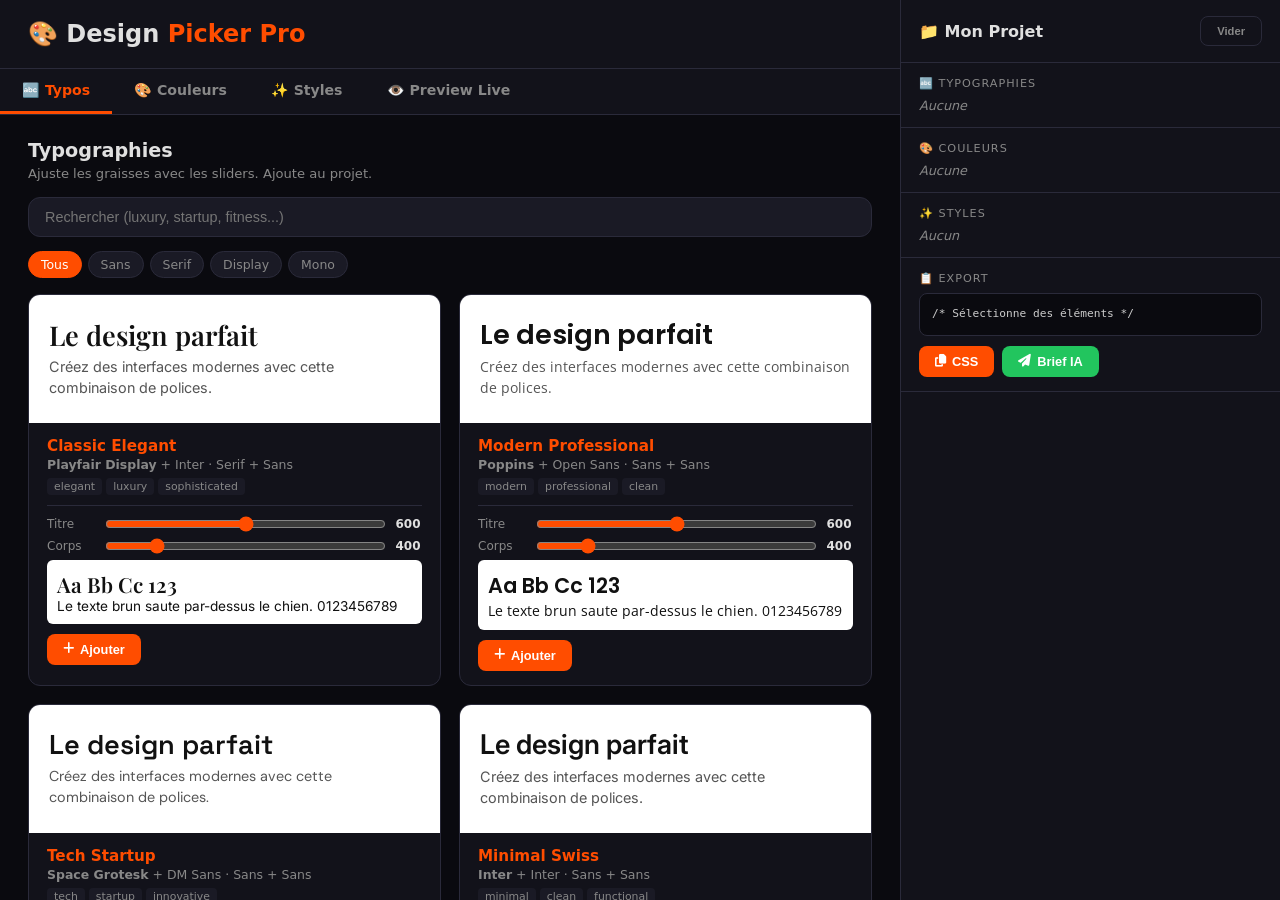
==== commit 3e4d4f9d: "Design Picker v3 - visual style previews + live combined preview" ====
--- a/design-picker.html
+++ b/design-picker.html
@@ -6,679 +6,468 @@
     <title>🎨 Design Picker Pro</title>
     <link rel="stylesheet" href="https://cdnjs.cloudflare.com/ajax/libs/font-awesome/6.5.1/css/all.min.css">
     <style>
-        :root {
-            --bg: #0a0a0f;
-            --bg2: #12121a;
-            --bg3: #1a1a25;
-            --border: #2a2a3a;
-            --text: #e0e0e0;
-            --text2: #888;
-            --accent: #FF4D00;
-            --accent2: #FF6B2C;
-            --green: #22C55E;
-            --radius: 12px;
-        }
-        * { margin: 0; padding: 0; box-sizing: border-box; }
-        body { font-family: system-ui, -apple-system, sans-serif; background: var(--bg); color: var(--text); }
-        
-        /* === LAYOUT === */
-        .app { display: grid; grid-template-columns: 1fr 380px; min-height: 100vh; }
-        
-        @media (max-width: 1024px) {
-            .app { grid-template-columns: 1fr; }
-            .project-panel { position: fixed; bottom: 0; left: 0; right: 0; height: 60px; overflow: hidden; transition: height 0.3s; z-index: 200; border-top: 1px solid var(--border); border-left: none; }
-            .project-panel.expanded { height: 80vh; }
-            .panel-toggle { display: flex !important; }
-        }
-        
-        /* === MAIN === */
-        .main { overflow-y: auto; max-height: 100vh; }
-        
-        .app-header {
-            padding: 24px 28px;
-            background: var(--bg2);
-            border-bottom: 1px solid var(--border);
-            position: sticky; top: 0; z-index: 50;
-        }
-        .app-header h1 { font-size: 1.6rem; }
-        .app-header h1 span { color: var(--accent); }
-        
-        .tabs {
-            display: flex; gap: 0;
-            background: var(--bg2);
-            border-bottom: 1px solid var(--border);
-            position: sticky; top: 72px; z-index: 49;
-            overflow-x: auto;
-        }
-        .tab {
-            padding: 14px 24px; font-weight: 600; color: var(--text2);
-            cursor: pointer; border-bottom: 3px solid transparent; white-space: nowrap;
-            font-size: 0.9rem; transition: all 0.2s;
-        }
-        .tab:hover { color: var(--text); }
-        .tab.active { color: var(--accent); border-bottom-color: var(--accent); }
-        
-        .section { display: none; padding: 24px 28px; }
-        .section.active { display: block; }
-        .section-title { font-size: 1.3rem; margin-bottom: 6px; }
-        .section-desc { color: var(--text2); font-size: 0.85rem; margin-bottom: 20px; }
-        
-        .search-bar {
-            width: 100%; padding: 12px 16px;
-            background: var(--bg3); border: 1px solid var(--border); border-radius: var(--radius);
-            color: var(--text); font-size: 0.95rem; margin-bottom: 16px;
-        }
-        .search-bar:focus { outline: none; border-color: var(--accent); }
-        
-        .filters { display: flex; gap: 8px; flex-wrap: wrap; margin-bottom: 20px; }
-        .filter-tag {
-            padding: 6px 14px; background: var(--bg3); border: 1px solid var(--border);
-            border-radius: 100px; font-size: 0.8rem; cursor: pointer; color: var(--text2);
-        }
-        .filter-tag:hover, .filter-tag.active { background: var(--accent); border-color: var(--accent); color: #fff; }
-        
-        /* === TYPO CARDS === */
-        .typo-grid { display: grid; grid-template-columns: repeat(auto-fill, minmax(360px, 1fr)); gap: 20px; }
-        
-        .typo-card {
-            background: var(--bg2); border: 1px solid var(--border); border-radius: var(--radius);
-            overflow: hidden; transition: all 0.3s;
-        }
-        .typo-card:hover { border-color: var(--accent); }
-        .typo-card.selected { border-color: var(--green); box-shadow: 0 0 0 2px rgba(34,197,94,0.3); }
-        
-        .typo-preview {
-            padding: 28px 24px; background: #fff; color: #111; min-height: 140px;
-            position: relative;
-        }
-        .typo-preview h2 { font-size: 1.8rem; margin-bottom: 6px; line-height: 1.2; }
-        .typo-preview p { font-size: 0.95rem; color: #555; line-height: 1.5; }
-        
-        .typo-info { padding: 16px 20px; }
-        .typo-name { font-weight: 700; color: var(--accent); margin-bottom: 2px; }
-        .typo-fonts { font-size: 0.8rem; color: var(--text2); margin-bottom: 8px; }
-        .typo-tags { display: flex; gap: 4px; flex-wrap: wrap; margin-bottom: 10px; }
-        .tag { font-size: 0.7rem; padding: 2px 8px; background: var(--bg3); border-radius: 4px; color: var(--text2); }
-        
-        /* Weight Slider */
-        .weight-controls { margin-top: 12px; padding-top: 12px; border-top: 1px solid var(--border); }
-        .weight-row { display: flex; align-items: center; gap: 10px; margin-bottom: 8px; font-size: 0.85rem; }
-        .weight-row label { width: 60px; color: var(--text2); }
-        .weight-row input[type=range] { flex: 1; accent-color: var(--accent); }
-        .weight-row .weight-val { width: 32px; text-align: center; font-weight: 600; font-size: 0.8rem; }
-        .weight-preview { margin-top: 8px; padding: 12px; background: #fff; border-radius: 8px; color: #111; }
-        
-        .typo-actions { display: flex; gap: 8px; margin-top: 12px; }
-        
-        /* === COLOR CARDS === */
-        .color-grid { display: grid; grid-template-columns: repeat(auto-fill, minmax(320px, 1fr)); gap: 20px; }
-        
-        .color-card {
-            background: var(--bg2); border: 1px solid var(--border); border-radius: var(--radius);
-            overflow: hidden; transition: all 0.3s;
-        }
-        .color-card:hover { border-color: var(--accent); }
-        .color-card.selected { border-color: var(--green); box-shadow: 0 0 0 2px rgba(34,197,94,0.3); }
-        
-        .color-swatches { display: flex; height: 60px; }
-        .color-swatch { flex: 1; cursor: pointer; position: relative; }
-        .color-swatch:hover::after {
-            content: attr(data-label); position: absolute; bottom: 4px; left: 50%; transform: translateX(-50%);
-            background: rgba(0,0,0,0.85); color: #fff; padding: 2px 8px; border-radius: 4px; font-size: 0.65rem; white-space: nowrap;
-        }
-        
-        .color-live-preview { padding: 16px; }
-        .color-live-inner { padding: 16px; border-radius: 8px; }
-        .color-live-inner h3 { font-size: 1.1rem; margin-bottom: 4px; }
-        .color-live-inner p { font-size: 0.85rem; opacity: 0.8; margin-bottom: 10px; }
-        .color-live-inner button { padding: 8px 20px; border: none; border-radius: 6px; font-weight: 600; font-size: 0.85rem; cursor: pointer; }
-        
-        .color-info { padding: 14px 18px; }
-        .color-name { font-weight: 700; color: var(--accent); }
-        .color-note { font-size: 0.8rem; color: var(--text2); margin-bottom: 10px; }
-        
-        /* Editable hex */
-        .hex-edit-row { display: flex; align-items: center; gap: 8px; margin-bottom: 6px; font-size: 0.8rem; }
-        .hex-label { width: 70px; color: var(--text2); }
-        .hex-color-input { width: 32px; height: 24px; border: none; border-radius: 4px; cursor: pointer; background: none; }
-        .hex-text-input {
-            width: 80px; padding: 4px 8px; background: var(--bg3); border: 1px solid var(--border);
-            border-radius: 4px; color: var(--text); font-size: 0.8rem; font-family: monospace;
-        }
-        .hex-text-input:focus { border-color: var(--accent); outline: none; }
-        
-        /* === STYLE CARDS === */
-        .style-grid { display: grid; grid-template-columns: repeat(auto-fill, minmax(380px, 1fr)); gap: 20px; }
-        .style-card {
-            background: var(--bg2); border: 1px solid var(--border); border-radius: var(--radius);
-            padding: 20px; transition: all 0.3s;
-        }
-        .style-card:hover { border-color: var(--accent); }
-        .style-card.selected { border-color: var(--green); box-shadow: 0 0 0 2px rgba(34,197,94,0.3); }
-        .style-name { font-size: 1.1rem; font-weight: 700; color: var(--accent); margin-bottom: 8px; }
-        .style-meta { display: flex; gap: 16px; font-size: 0.8rem; color: var(--text2); margin: 10px 0; }
-        .style-best { font-size: 0.85rem; margin-bottom: 4px; }
-        .style-best .good { color: var(--green); }
-        .style-best .bad { color: #EF4444; }
-        
-        /* === BUTTONS === */
-        .btn {
-            padding: 8px 16px; border-radius: 8px; border: none; font-size: 0.8rem;
-            font-weight: 600; cursor: pointer; transition: all 0.2s; display: inline-flex; align-items: center; gap: 6px;
-        }
-        .btn-accent { background: var(--accent); color: #fff; }
-        .btn-accent:hover { background: var(--accent2); }
-        .btn-green { background: var(--green); color: #fff; }
-        .btn-outline { background: none; border: 1px solid var(--border); color: var(--text2); }
-        .btn-outline:hover { border-color: var(--text); color: var(--text); }
-        
-        /* === PROJECT PANEL === */
-        .project-panel {
-            background: var(--bg2); border-left: 1px solid var(--border);
-            overflow-y: auto; max-height: 100vh; position: sticky; top: 0;
-        }
-        
-        .panel-toggle {
-            display: none; justify-content: center; padding: 12px;
-            cursor: pointer; font-weight: 600; color: var(--accent);
-        }
-        
-        .panel-header {
-            padding: 20px; border-bottom: 1px solid var(--border);
-            display: flex; justify-content: space-between; align-items: center;
-        }
-        .panel-header h2 { font-size: 1.1rem; }
-        
-        .panel-section { padding: 16px 20px; border-bottom: 1px solid var(--border); }
-        .panel-section-title {
-            font-size: 0.75rem; text-transform: uppercase; letter-spacing: 1px;
-            color: var(--text2); margin-bottom: 10px;
-        }
-        
-        .panel-item {
-            background: var(--bg3); border-radius: 8px; padding: 12px; margin-bottom: 8px;
-            display: flex; justify-content: space-between; align-items: center;
-        }
-        .panel-item-name { font-weight: 600; font-size: 0.85rem; }
-        .panel-item-detail { font-size: 0.75rem; color: var(--text2); }
-        .panel-item-remove { background: none; border: none; color: #EF4444; cursor: pointer; font-size: 0.9rem; }
-        
-        .panel-empty { color: var(--text2); font-size: 0.85rem; font-style: italic; padding: 8px 0; }
-        
-        .panel-color-row { display: flex; gap: 4px; margin-top: 6px; }
-        .panel-color-dot { width: 20px; height: 20px; border-radius: 50%; border: 1px solid var(--border); }
-        
-        /* Export */
-        .export-box {
-            background: var(--bg); border-radius: 8px; padding: 16px;
-            font-family: 'JetBrains Mono', monospace; font-size: 0.75rem;
-            line-height: 1.6; white-space: pre-wrap; max-height: 300px; overflow-y: auto;
-            border: 1px solid var(--border); color: #ccc;
-        }
-        
-        .export-actions { display: flex; gap: 8px; margin-top: 12px; }
-        
-        /* Toast */
-        .toast {
-            position: fixed; bottom: 24px; left: 50%; transform: translateX(-50%);
-            background: var(--green); color: #fff; padding: 10px 24px; border-radius: 100px;
-            font-size: 0.85rem; font-weight: 600; opacity: 0; transition: opacity 0.3s; z-index: 999;
-            pointer-events: none;
-        }
-        .toast.show { opacity: 1; }
-        
-        @media (max-width: 768px) {
-            .typo-grid, .color-grid, .style-grid { grid-template-columns: 1fr; }
-            .section { padding: 16px; }
-        }
+        :root { --bg:#0a0a0f; --bg2:#12121a; --bg3:#1a1a25; --border:#2a2a3a; --text:#e0e0e0; --text2:#888; --accent:#FF4D00; --accent2:#FF6B2C; --green:#22C55E; --radius:12px; }
+        *{margin:0;padding:0;box-sizing:border-box;}
+        body{font-family:system-ui,sans-serif;background:var(--bg);color:var(--text);}
+        .app{display:grid;grid-template-columns:1fr 380px;min-height:100vh;}
+        @media(max-width:1024px){.app{grid-template-columns:1fr;}.project-panel{position:fixed;bottom:0;left:0;right:0;height:60px;overflow:hidden;transition:height .3s;z-index:200;border-top:1px solid var(--border);border-left:none;}.project-panel.expanded{height:85vh;}.panel-toggle{display:flex!important;}}
+        .main{overflow-y:auto;max-height:100vh;}
+        .app-header{padding:20px 28px;background:var(--bg2);border-bottom:1px solid var(--border);position:sticky;top:0;z-index:50;}
+        .app-header h1{font-size:1.5rem;}.app-header h1 span{color:var(--accent);}
+        .tabs{display:flex;background:var(--bg2);border-bottom:1px solid var(--border);position:sticky;top:64px;z-index:49;overflow-x:auto;}
+        .tab{padding:13px 22px;font-weight:600;color:var(--text2);cursor:pointer;border-bottom:3px solid transparent;white-space:nowrap;font-size:.88rem;transition:.2s;}
+        .tab:hover{color:var(--text);}.tab.active{color:var(--accent);border-bottom-color:var(--accent);}
+        .section{display:none;padding:24px 28px;}.section.active{display:block;}
+        .section-title{font-size:1.2rem;margin-bottom:4px;}.section-desc{color:var(--text2);font-size:.82rem;margin-bottom:16px;}
+        .search-bar{width:100%;padding:11px 16px;background:var(--bg3);border:1px solid var(--border);border-radius:var(--radius);color:var(--text);font-size:.9rem;margin-bottom:14px;}.search-bar:focus{outline:none;border-color:var(--accent);}
+        .filters{display:flex;gap:6px;flex-wrap:wrap;margin-bottom:16px;}
+        .filter-tag{padding:5px 12px;background:var(--bg3);border:1px solid var(--border);border-radius:100px;font-size:.78rem;cursor:pointer;color:var(--text2);}.filter-tag:hover,.filter-tag.active{background:var(--accent);border-color:var(--accent);color:#fff;}
+        .btn{padding:8px 16px;border-radius:8px;border:none;font-size:.8rem;font-weight:600;cursor:pointer;display:inline-flex;align-items:center;gap:6px;transition:.2s;}
+        .btn-accent{background:var(--accent);color:#fff;}.btn-accent:hover{background:var(--accent2);}
+        .btn-green{background:var(--green);color:#fff;}
+        .btn-outline{background:none;border:1px solid var(--border);color:var(--text2);}.btn-outline:hover{border-color:var(--text);color:var(--text);}
+        .tag{font-size:.68rem;padding:2px 7px;background:var(--bg3);border-radius:4px;color:var(--text2);}
+
+        /* TYPO */
+        .typo-grid{display:grid;grid-template-columns:repeat(auto-fill,minmax(350px,1fr));gap:18px;}
+        .typo-card{background:var(--bg2);border:1px solid var(--border);border-radius:var(--radius);overflow:hidden;transition:.3s;}
+        .typo-card:hover{border-color:var(--accent);}.typo-card.selected{border-color:var(--green);box-shadow:0 0 0 2px rgba(34,197,94,.3);}
+        .typo-preview{padding:24px 20px;background:#fff;color:#111;min-height:120px;}
+        .typo-preview h2{font-size:1.7rem;margin-bottom:4px;line-height:1.2;}
+        .typo-preview p{font-size:.9rem;color:#555;line-height:1.5;}
+        .typo-info{padding:14px 18px;}
+        .typo-name{font-weight:700;color:var(--accent);margin-bottom:2px;font-size:.95rem;}
+        .typo-fonts{font-size:.78rem;color:var(--text2);margin-bottom:6px;}
+        .typo-tags{display:flex;gap:4px;flex-wrap:wrap;margin-bottom:8px;}
+        .weight-controls{margin-top:10px;padding-top:10px;border-top:1px solid var(--border);}
+        .weight-row{display:flex;align-items:center;gap:8px;margin-bottom:6px;font-size:.82rem;}
+        .weight-row label{width:50px;color:var(--text2);font-size:.75rem;}
+        .weight-row input[type=range]{flex:1;accent-color:var(--accent);}
+        .weight-row .wv{width:28px;text-align:center;font-weight:600;font-size:.75rem;}
+        .weight-preview{margin-top:6px;padding:10px;background:#fff;border-radius:6px;color:#111;}
+        .typo-actions{display:flex;gap:8px;margin-top:10px;}
+
+        /* COLOR */
+        .color-grid{display:grid;grid-template-columns:repeat(auto-fill,minmax(300px,1fr));gap:18px;}
+        .color-card{background:var(--bg2);border:1px solid var(--border);border-radius:var(--radius);overflow:hidden;transition:.3s;}
+        .color-card:hover{border-color:var(--accent);}.color-card.selected{border-color:var(--green);box-shadow:0 0 0 2px rgba(34,197,94,.3);}
+        .color-swatches{display:flex;height:50px;}
+        .color-swatch{flex:1;cursor:pointer;position:relative;}
+        .color-swatch:hover::after{content:attr(data-label);position:absolute;bottom:2px;left:50%;transform:translateX(-50%);background:rgba(0,0,0,.85);color:#fff;padding:2px 6px;border-radius:3px;font-size:.6rem;white-space:nowrap;}
+        .color-live{padding:14px;}
+        .color-live-inner{padding:14px;border-radius:8px;}
+        .color-live-inner h3{font-size:1rem;margin-bottom:4px;}
+        .color-live-inner p{font-size:.82rem;opacity:.8;margin-bottom:8px;}
+        .color-live-inner button{padding:7px 18px;border:none;border-radius:6px;font-weight:600;font-size:.82rem;cursor:pointer;}
+        .color-info{padding:12px 16px;}
+        .color-name{font-weight:700;color:var(--accent);font-size:.9rem;}
+        .color-note{font-size:.75rem;color:var(--text2);margin-bottom:8px;}
+        .hex-edit-row{display:flex;align-items:center;gap:6px;margin-bottom:4px;font-size:.75rem;}
+        .hex-label{width:60px;color:var(--text2);}
+        .hex-color-input{width:28px;height:22px;border:none;border-radius:3px;cursor:pointer;background:none;padding:0;}
+        .hex-text-input{width:72px;padding:3px 6px;background:var(--bg3);border:1px solid var(--border);border-radius:3px;color:var(--text);font-size:.75rem;font-family:monospace;}.hex-text-input:focus{border-color:var(--accent);outline:none;}
+
+        /* STYLE - visual previews */
+        .style-grid{display:grid;grid-template-columns:repeat(auto-fill,minmax(340px,1fr));gap:20px;}
+        .style-card{background:var(--bg2);border:1px solid var(--border);border-radius:var(--radius);overflow:hidden;transition:.3s;}
+        .style-card:hover{border-color:var(--accent);}.style-card.selected{border-color:var(--green);box-shadow:0 0 0 2px rgba(34,197,94,.3);}
+        .style-visual{height:200px;overflow:hidden;position:relative;}
+        .style-info{padding:16px 18px;}
+        .style-name{font-size:1.05rem;font-weight:700;color:var(--accent);margin-bottom:6px;}
+        .style-meta{display:flex;gap:12px;font-size:.78rem;color:var(--text2);margin:8px 0;}
+        .style-best{font-size:.8rem;margin-bottom:3px;}.good{color:var(--green);}.bad{color:#EF4444;}
+
+        /* LIVE PREVIEW */
+        .preview-frame{width:100%;border:1px solid var(--border);border-radius:var(--radius);overflow:hidden;background:#fff;min-height:600px;}
+        .preview-toolbar{display:flex;gap:10px;margin-bottom:16px;align-items:center;flex-wrap:wrap;}
+        .preview-size-btn{padding:6px 14px;background:var(--bg3);border:1px solid var(--border);border-radius:6px;color:var(--text2);cursor:pointer;font-size:.8rem;}
+        .preview-size-btn.active{border-color:var(--accent);color:var(--accent);}
+
+        /* PANEL */
+        .project-panel{background:var(--bg2);border-left:1px solid var(--border);overflow-y:auto;max-height:100vh;position:sticky;top:0;}
+        .panel-toggle{display:none;justify-content:center;padding:10px;cursor:pointer;font-weight:600;color:var(--accent);font-size:.85rem;}
+        .panel-header{padding:16px 18px;border-bottom:1px solid var(--border);display:flex;justify-content:space-between;align-items:center;}
+        .panel-header h2{font-size:1rem;}
+        .panel-section{padding:14px 18px;border-bottom:1px solid var(--border);}
+        .panel-section-title{font-size:.7rem;text-transform:uppercase;letter-spacing:1px;color:var(--text2);margin-bottom:8px;}
+        .panel-item{background:var(--bg3);border-radius:8px;padding:10px;margin-bottom:6px;display:flex;justify-content:space-between;align-items:center;}
+        .panel-item-name{font-weight:600;font-size:.82rem;}.panel-item-detail{font-size:.7rem;color:var(--text2);}
+        .panel-item-remove{background:none;border:none;color:#EF4444;cursor:pointer;font-size:.85rem;}
+        .panel-empty{color:var(--text2);font-size:.8rem;font-style:italic;}
+        .panel-color-row{display:flex;gap:3px;margin-top:4px;}
+        .panel-color-dot{width:16px;height:16px;border-radius:50%;border:1px solid var(--border);}
+        .export-box{background:var(--bg);border-radius:8px;padding:12px;font-family:monospace;font-size:.7rem;line-height:1.5;white-space:pre-wrap;max-height:250px;overflow-y:auto;border:1px solid var(--border);color:#ccc;}
+        .export-actions{display:flex;gap:8px;margin-top:10px;}
+        .toast{position:fixed;bottom:24px;left:50%;transform:translateX(-50%);background:var(--green);color:#fff;padding:10px 24px;border-radius:100px;font-size:.85rem;font-weight:600;opacity:0;transition:.3s;z-index:999;pointer-events:none;}.toast.show{opacity:1;}
+        @media(max-width:768px){.typo-grid,.color-grid,.style-grid{grid-template-columns:1fr;}.section{padding:16px;}}
     </style>
 </head>
 <body>
 <div class="app">
-    <!-- MAIN -->
-    <div class="main">
-        <header class="app-header">
-            <h1>🎨 Design <span>Picker Pro</span></h1>
-        </header>
-        
-        <div class="tabs">
-            <div class="tab active" onclick="showTab('typo',this)">🔤 Typographies</div>
-            <div class="tab" onclick="showTab('colors',this)">🎨 Couleurs</div>
-            <div class="tab" onclick="showTab('styles',this)">✨ Styles</div>
-        </div>
-        
-        <!-- TYPO -->
-        <div class="section active" id="sec-typo">
-            <h2 class="section-title">Typographies</h2>
-            <p class="section-desc">Sélectionne, ajuste les graisses, ajoute au projet.</p>
-            <input class="search-bar" placeholder="Rechercher (luxury, startup, fitness...)" oninput="renderTypos(this.value)">
-            <div class="filters" id="typo-filters">
-                <span class="filter-tag active" data-cat="all" onclick="setTypoCat(this)">Tous</span>
-                <span class="filter-tag" data-cat="Sans" onclick="setTypoCat(this)">Sans</span>
-                <span class="filter-tag" data-cat="Serif" onclick="setTypoCat(this)">Serif</span>
-                <span class="filter-tag" data-cat="Display" onclick="setTypoCat(this)">Display</span>
-                <span class="filter-tag" data-cat="Mono" onclick="setTypoCat(this)">Mono</span>
-            </div>
-            <div class="typo-grid" id="typo-grid"></div>
-        </div>
-        
-        <!-- COLORS -->
-        <div class="section" id="sec-colors">
-            <h2 class="section-title">Palettes de couleurs</h2>
-            <p class="section-desc">Clique sur les swatches pour modifier, personnalise chaque couleur.</p>
-            <input class="search-bar" placeholder="Rechercher (e-commerce, saas, fitness...)" oninput="renderColors(this.value)">
-            <div class="color-grid" id="color-grid"></div>
-        </div>
-        
-        <!-- STYLES -->
-        <div class="section" id="sec-styles">
-            <h2 class="section-title">Styles UI</h2>
-            <p class="section-desc">Choisis un ou plusieurs styles pour ton projet.</p>
-            <input class="search-bar" placeholder="Rechercher (glass, brutal, minimal...)" oninput="renderStyles(this.value)">
-            <div class="style-grid" id="style-grid"></div>
-        </div>
-    </div>
-    
-    <!-- PROJECT PANEL -->
-    <aside class="project-panel" id="panel">
-        <div class="panel-toggle" onclick="document.getElementById('panel').classList.toggle('expanded')">
-            ▲ Mon projet (cliquer pour ouvrir) ▲
-        </div>
-        <div class="panel-header">
-            <h2>📁 Mon Projet</h2>
-            <button class="btn btn-outline" onclick="clearAll()" style="font-size:0.75rem;">Tout vider</button>
-        </div>
-        
-        <div class="panel-section">
-            <div class="panel-section-title">🔤 Typographies sélectionnées</div>
-            <div id="panel-typos"><div class="panel-empty">Aucune typo sélectionnée</div></div>
-        </div>
-        
-        <div class="panel-section">
-            <div class="panel-section-title">🎨 Palettes sélectionnées</div>
-            <div id="panel-colors"><div class="panel-empty">Aucune palette sélectionnée</div></div>
-        </div>
-        
-        <div class="panel-section">
-            <div class="panel-section-title">✨ Styles sélectionnés</div>
-            <div id="panel-styles"><div class="panel-empty">Aucun style sélectionné</div></div>
-        </div>
-        
-        <div class="panel-section">
-            <div class="panel-section-title">📋 Export CSS</div>
-            <div class="export-box" id="export-css">/* Sélectionne des éléments pour générer le CSS */</div>
-            <div class="export-actions">
-                <button class="btn btn-accent" onclick="copyExport()"><i class="fa-solid fa-copy"></i> Copier CSS</button>
-                <button class="btn btn-green" onclick="copyBrief()"><i class="fa-solid fa-paper-plane"></i> Brief pour IA</button>
-            </div>
-        </div>
-    </aside>
+<div class="main">
+    <header class="app-header"><h1>🎨 Design <span>Picker Pro</span></h1></header>
+    <div class="tabs">
+        <div class="tab active" onclick="showTab('typo',this)">🔤 Typos</div>
+        <div class="tab" onclick="showTab('colors',this)">🎨 Couleurs</div>
+        <div class="tab" onclick="showTab('styles',this)">✨ Styles</div>
+        <div class="tab" onclick="showTab('preview',this)">👁️ Preview Live</div>
+    </div>
+
+    <!-- TYPO -->
+    <div class="section active" id="sec-typo">
+        <h2 class="section-title">Typographies</h2>
+        <p class="section-desc">Ajuste les graisses avec les sliders. Ajoute au projet.</p>
+        <input class="search-bar" placeholder="Rechercher (luxury, startup, fitness...)" oninput="renderTypos(this.value)">
+        <div class="filters" id="typo-filters">
+            <span class="filter-tag active" data-cat="all" onclick="setTypoCat(this)">Tous</span>
+            <span class="filter-tag" data-cat="Sans" onclick="setTypoCat(this)">Sans</span>
+            <span class="filter-tag" data-cat="Serif" onclick="setTypoCat(this)">Serif</span>
+            <span class="filter-tag" data-cat="Display" onclick="setTypoCat(this)">Display</span>
+            <span class="filter-tag" data-cat="Mono" onclick="setTypoCat(this)">Mono</span>
+        </div>
+        <div class="typo-grid" id="typo-grid"></div>
+    </div>
+
+    <!-- COLORS -->
+    <div class="section" id="sec-colors">
+        <h2 class="section-title">Palettes de couleurs</h2>
+        <p class="section-desc">Clique sur les color pickers pour personnaliser chaque couleur.</p>
+        <input class="search-bar" placeholder="Rechercher (e-commerce, saas, fitness...)" oninput="renderColors(this.value)">
+        <div class="color-grid" id="color-grid"></div>
+    </div>
+
+    <!-- STYLES -->
+    <div class="section" id="sec-styles">
+        <h2 class="section-title">Styles UI</h2>
+        <p class="section-desc">Chaque style a un visuel. Clique pour l'ajouter au projet.</p>
+        <input class="search-bar" placeholder="Rechercher (glass, brutal, minimal...)" oninput="renderStyles(this.value)">
+        <div class="style-grid" id="style-grid"></div>
+    </div>
+
+    <!-- LIVE PREVIEW -->
+    <div class="section" id="sec-preview">
+        <h2 class="section-title">👁️ Preview Live</h2>
+        <p class="section-desc">Voici le rendu combiné de tes sélections. Change en temps réel.</p>
+        <div class="preview-toolbar">
+            <button class="preview-size-btn active" onclick="setPreviewSize(this,'100%')">Desktop</button>
+            <button class="preview-size-btn" onclick="setPreviewSize(this,'768px')">Tablette</button>
+            <button class="preview-size-btn" onclick="setPreviewSize(this,'375px')">Mobile</button>
+        </div>
+        <div class="preview-frame" id="preview-frame"></div>
+    </div>
 </div>
 
+<!-- PROJECT PANEL -->
+<aside class="project-panel" id="panel">
+    <div class="panel-toggle" onclick="document.getElementById('panel').classList.toggle('expanded')">▲ Mon projet ▲</div>
+    <div class="panel-header"><h2>📁 Mon Projet</h2><button class="btn btn-outline" onclick="clearAll()" style="font-size:.7rem;">Vider</button></div>
+    <div class="panel-section"><div class="panel-section-title">🔤 Typographies</div><div id="panel-typos"><div class="panel-empty">Aucune</div></div></div>
+    <div class="panel-section"><div class="panel-section-title">🎨 Couleurs</div><div id="panel-colors"><div class="panel-empty">Aucune</div></div></div>
+    <div class="panel-section"><div class="panel-section-title">✨ Styles</div><div id="panel-styles"><div class="panel-empty">Aucun</div></div></div>
+    <div class="panel-section">
+        <div class="panel-section-title">📋 Export</div>
+        <div class="export-box" id="export-css">/* Sélectionne des éléments */</div>
+        <div class="export-actions">
+            <button class="btn btn-accent" onclick="copyExport()"><i class="fa-solid fa-copy"></i> CSS</button>
+            <button class="btn btn-green" onclick="copyBrief()"><i class="fa-solid fa-paper-plane"></i> Brief IA</button>
+        </div>
+    </div>
+</aside>
+</div>
 <div class="toast" id="toast"></div>
 
 <script>
 // ===== DATA =====
-const TYPOS = [
-    {id:1,name:"Classic Elegant",cat:"Serif + Sans",h:"Playfair Display",b:"Inter",mood:"elegant, luxury, sophisticated",best:"Luxury, fashion, spa",css:"@import url('https://fonts.googleapis.com/css2?family=Inter:wght@300;400;500;600;700&family=Playfair+Display:wght@400;500;600;700&display=swap');",weights:[300,400,500,600,700]},
-    {id:2,name:"Modern Professional",cat:"Sans + Sans",h:"Poppins",b:"Open Sans",mood:"modern, professional, clean",best:"SaaS, corporate, startups",css:"@import url('https://fonts.googleapis.com/css2?family=Open+Sans:wght@300;400;500;600;700&family=Poppins:wght@400;500;600;700&display=swap');",weights:[300,400,500,600,700]},
-    {id:3,name:"Tech Startup",cat:"Sans + Sans",h:"Space Grotesk",b:"DM Sans",mood:"tech, startup, innovative",best:"Tech, SaaS, AI products",css:"@import url('https://fonts.googleapis.com/css2?family=DM+Sans:wght@400;500;700&family=Space+Grotesk:wght@400;500;600;700&display=swap');",weights:[400,500,600,700]},
-    {id:5,name:"Minimal Swiss",cat:"Sans + Sans",h:"Inter",b:"Inter",mood:"minimal, clean, functional",best:"Dashboards, admin, docs",css:"@import url('https://fonts.googleapis.com/css2?family=Inter:wght@300;400;500;600;700&display=swap');",weights:[300,400,500,600,700]},
-    {id:6,name:"Playful Creative",cat:"Display + Sans",h:"Fredoka",b:"Nunito",mood:"playful, friendly, fun",best:"Children, educational, gaming",css:"@import url('https://fonts.googleapis.com/css2?family=Fredoka:wght@400;500;600;700&family=Nunito:wght@300;400;500;600;700&display=swap');",weights:[300,400,500,600,700]},
-    {id:7,name:"Bold Statement",cat:"Display + Sans",h:"Bebas Neue",b:"Source Sans 3",mood:"bold, impactful, dramatic",best:"Marketing, portfolios, events",css:"@import url('https://fonts.googleapis.com/css2?family=Bebas+Neue&family=Source+Sans+3:wght@300;400;500;600;700&display=swap');",weights:[300,400,500,600,700]},
-    {id:8,name:"Wellness Calm",cat:"Serif + Sans",h:"Lora",b:"Raleway",mood:"calm, wellness, natural",best:"Health, spa, yoga, organic",css:"@import url('https://fonts.googleapis.com/css2?family=Lora:wght@400;500;600;700&family=Raleway:wght@300;400;500;600;700&display=swap');",weights:[300,400,500,600,700]},
-    {id:10,name:"Retro Vintage",cat:"Display + Serif",h:"Abril Fatface",b:"Merriweather",mood:"retro, vintage, nostalgic",best:"Vintage brands, restaurants",css:"@import url('https://fonts.googleapis.com/css2?family=Abril+Fatface&family=Merriweather:wght@300;400;700&display=swap');",weights:[300,400,700]},
-    {id:11,name:"Geometric Modern",cat:"Sans + Sans",h:"Outfit",b:"Work Sans",mood:"geometric, modern, balanced",best:"Portfolios, agencies, brands",css:"@import url('https://fonts.googleapis.com/css2?family=Outfit:wght@300;400;500;600;700&family=Work+Sans:wght@300;400;500;600;700&display=swap');",weights:[300,400,500,600,700]},
-    {id:12,name:"Luxury Serif",cat:"Serif + Sans",h:"Cormorant",b:"Montserrat",mood:"luxury, high-end, elegant",best:"Fashion, luxury e-commerce",css:"@import url('https://fonts.googleapis.com/css2?family=Cormorant:wght@400;500;600;700&family=Montserrat:wght@300;400;500;600;700&display=swap');",weights:[300,400,500,600,700]},
-    {id:13,name:"Friendly SaaS",cat:"Sans + Sans",h:"Plus Jakarta Sans",b:"Plus Jakarta Sans",mood:"friendly, modern, clean",best:"SaaS, web apps, dashboards",css:"@import url('https://fonts.googleapis.com/css2?family=Plus+Jakarta+Sans:wght@300;400;500;600;700&display=swap');",weights:[300,400,500,600,700]},
-    {id:18,name:"Fashion Forward",cat:"Sans + Sans",h:"Syne",b:"Manrope",mood:"fashion, avant-garde, bold",best:"Fashion, creative agencies",css:"@import url('https://fonts.googleapis.com/css2?family=Manrope:wght@300;400;500;600;700&family=Syne:wght@400;500;600;700&display=swap');",weights:[300,400,500,600,700]},
-    {id:37,name:"Gaming Bold",cat:"Display + Sans",h:"Russo One",b:"Chakra Petch",mood:"gaming, bold, action",best:"Gaming, esports, sports",css:"@import url('https://fonts.googleapis.com/css2?family=Chakra+Petch:wght@300;400;500;600;700&family=Russo+One&display=swap');",weights:[300,400,500,600,700]},
-    {id:39,name:"Startup Bold",cat:"Sans + Sans",h:"Outfit",b:"Rubik",mood:"startup, bold, innovative",best:"Startups, pitch decks, launches",css:"@import url('https://fonts.googleapis.com/css2?family=Outfit:wght@400;500;600;700&family=Rubik:wght@300;400;500;600;700&display=swap');",weights:[300,400,500,600,700]},
-    {id:40,name:"E-commerce Clean",cat:"Sans + Sans",h:"Rubik",b:"Nunito Sans",mood:"ecommerce, clean, conversion",best:"E-commerce, retail, shopping",css:"@import url('https://fonts.googleapis.com/css2?family=Nunito+Sans:wght@300;400;500;600;700&family=Rubik:wght@300;400;500;600;700&display=swap');",weights:[300,400,500,600,700]},
-    {id:49,name:"Sports/Fitness",cat:"Sans + Sans",h:"Barlow Condensed",b:"Barlow",mood:"sports, fitness, athletic",best:"Sports, fitness, gyms",css:"@import url('https://fonts.googleapis.com/css2?family=Barlow+Condensed:wght@400;500;600;700&family=Barlow:wght@300;400;500;600;700&display=swap');",weights:[300,400,500,600,700]},
-    {id:50,name:"Luxury Minimalist",cat:"Serif + Sans",h:"Bodoni Moda",b:"Jost",mood:"luxury, minimalist, premium",best:"High-end fashion, premium",css:"@import url('https://fonts.googleapis.com/css2?family=Bodoni+Moda:wght@400;500;600;700&family=Jost:wght@300;400;500;600;700&display=swap');",weights:[300,400,500,600,700]},
-    {id:57,name:"Gen Z Brutal",cat:"Display + Sans",h:"Anton",b:"Epilogue",mood:"brutal, loud, bold, meme",best:"Gen Z, streetwear, viral",css:"@import url('https://fonts.googleapis.com/css2?family=Anton&family=Epilogue:wght@400;500;600;700&display=swap');",weights:[400,500,600,700]},
+const TYPOS=[
+{id:1,name:"Classic Elegant",cat:"Serif + Sans",h:"Playfair Display",b:"Inter",mood:"elegant, luxury, sophisticated",best:"Luxury, fashion, spa",css:"@import url('https://fonts.googleapis.com/css2?family=Inter:wght@300;400;500;600;700&family=Playfair+Display:wght@400;500;600;700&display=swap');"},
+{id:2,name:"Modern Professional",cat:"Sans + Sans",h:"Poppins",b:"Open Sans",mood:"modern, professional, clean",best:"SaaS, corporate, startups",css:"@import url('https://fonts.googleapis.com/css2?family=Open+Sans:wght@300;400;500;600;700&family=Poppins:wght@400;500;600;700&display=swap');"},
+{id:3,name:"Tech Startup",cat:"Sans + Sans",h:"Space Grotesk",b:"DM Sans",mood:"tech, startup, innovative",best:"Tech, SaaS, AI",css:"@import url('https://fonts.googleapis.com/css2?family=DM+Sans:wght@400;500;700&family=Space+Grotesk:wght@400;500;600;700&display=swap');"},
+{id:5,name:"Minimal Swiss",cat:"Sans + Sans",h:"Inter",b:"Inter",mood:"minimal, clean, functional",best:"Dashboards, admin, docs",css:"@import url('https://fonts.googleapis.com/css2?family=Inter:wght@300;400;500;600;700&display=swap');"},
+{id:7,name:"Bold Statement",cat:"Display + Sans",h:"Bebas Neue",b:"Source Sans 3",mood:"bold, impactful, dramatic",best:"Marketing, portfolios",css:"@import url('https://fonts.googleapis.com/css2?family=Bebas+Neue&family=Source+Sans+3:wght@300;400;500;600;700&display=swap');"},
+{id:8,name:"Wellness Calm",cat:"Serif + Sans",h:"Lora",b:"Raleway",mood:"calm, wellness, natural",best:"Health, spa, yoga",css:"@import url('https://fonts.googleapis.com/css2?family=Lora:wght@400;500;600;700&family=Raleway:wght@300;400;500;600;700&display=swap');"},
+{id:11,name:"Geometric Modern",cat:"Sans + Sans",h:"Outfit",b:"Work Sans",mood:"geometric, modern, balanced",best:"Portfolios, agencies",css:"@import url('https://fonts.googleapis.com/css2?family=Outfit:wght@300;400;500;600;700&family=Work+Sans:wght@300;400;500;600;700&display=swap');"},
+{id:12,name:"Luxury Serif",cat:"Serif + Sans",h:"Cormorant",b:"Montserrat",mood:"luxury, high-end, elegant",best:"Fashion, luxury e-commerce",css:"@import url('https://fonts.googleapis.com/css2?family=Cormorant:wght@400;500;600;700&family=Montserrat:wght@300;400;500;600;700&display=swap');"},
+{id:13,name:"Friendly SaaS",cat:"Sans + Sans",h:"Plus Jakarta Sans",b:"Plus Jakarta Sans",mood:"friendly, modern, clean",best:"SaaS, web apps",css:"@import url('https://fonts.googleapis.com/css2?family=Plus+Jakarta+Sans:wght@300;400;500;600;700&display=swap');"},
+{id:18,name:"Fashion Forward",cat:"Sans + Sans",h:"Syne",b:"Manrope",mood:"fashion, avant-garde, bold",best:"Fashion, creative agencies",css:"@import url('https://fonts.googleapis.com/css2?family=Manrope:wght@300;400;500;600;700&family=Syne:wght@400;500;600;700&display=swap');"},
+{id:39,name:"Startup Bold",cat:"Sans + Sans",h:"Outfit",b:"Rubik",mood:"startup, bold, innovative",best:"Startups, launches",css:"@import url('https://fonts.googleapis.com/css2?family=Outfit:wght@400;500;600;700&family=Rubik:wght@300;400;500;600;700&display=swap');"},
+{id:40,name:"E-commerce Clean",cat:"Sans + Sans",h:"Rubik",b:"Nunito Sans",mood:"ecommerce, clean, shopping",best:"E-commerce, retail",css:"@import url('https://fonts.googleapis.com/css2?family=Nunito+Sans:wght@300;400;500;600;700&family=Rubik:wght@300;400;500;600;700&display=swap');"},
+{id:49,name:"Sports/Fitness",cat:"Sans + Sans",h:"Barlow Condensed",b:"Barlow",mood:"sports, fitness, athletic",best:"Sports, fitness, gyms",css:"@import url('https://fonts.googleapis.com/css2?family=Barlow+Condensed:wght@400;500;600;700&family=Barlow:wght@300;400;500;600;700&display=swap');"},
+{id:57,name:"Gen Z Brutal",cat:"Display + Sans",h:"Anton",b:"Epilogue",mood:"brutal, loud, bold",best:"Gen Z, streetwear",css:"@import url('https://fonts.googleapis.com/css2?family=Anton&family=Epilogue:wght@400;500;600;700&display=swap');"},
 ];
 
-const COLORS = [
-    {id:1,type:"SaaS",primary:"#2563EB",secondary:"#3B82F6",cta:"#F97316",bg:"#F8FAFC",text:"#1E293B",note:"Trust blue + orange CTA"},
-    {id:3,type:"E-commerce",primary:"#059669",secondary:"#10B981",cta:"#F97316",bg:"#ECFDF5",text:"#064E3B",note:"Green + urgency orange"},
-    {id:4,type:"E-commerce Luxury",primary:"#1C1917",secondary:"#44403C",cta:"#CA8A04",bg:"#FAFAF9",text:"#0C0A09",note:"Dark + gold accent"},
-    {id:7,type:"Financial Dashboard",primary:"#0F172A",secondary:"#1E293B",cta:"#22C55E",bg:"#020617",text:"#F8FAFC",note:"Dark + green indicators"},
-    {id:10,type:"Fitness/Gym",primary:"#DC2626",secondary:"#EF4444",cta:"#F97316",bg:"#0F0F0F",text:"#FAFAFA",note:"Red energy + dark bg"},
-    {id:11,type:"Wellness/Yoga",primary:"#059669",secondary:"#6EE7B7",cta:"#F59E0B",bg:"#F0FDF4",text:"#14532D",note:"Natural green + gold CTA"},
-    {id:12,type:"Food Delivery",primary:"#DC2626",secondary:"#F97316",cta:"#16A34A",bg:"#FFF7ED",text:"#7C2D12",note:"Appetite red + order green"},
-    {id:14,type:"Education",primary:"#7C3AED",secondary:"#A78BFA",cta:"#F97316",bg:"#F5F3FF",text:"#4C1D95",note:"Knowledge purple + orange"},
-    {id:16,type:"Fashion",primary:"#000000",secondary:"#404040",cta:"#B91C1C",bg:"#FFFFFF",text:"#171717",note:"B&W + red accent"},
-    {id:17,type:"Music/Entertainment",primary:"#7C3AED",secondary:"#A855F7",cta:"#EC4899",bg:"#0F0F0F",text:"#FAFAFA",note:"Purple + pink dark"},
-    {id:18,type:"Crypto/Web3",primary:"#6366F1",secondary:"#818CF8",cta:"#F59E0B",bg:"#0F0F0F",text:"#E0E7FF",note:"Indigo + gold dark"},
-    {id:25,type:"Startup Bold",primary:"#7C3AED",secondary:"#A78BFA",cta:"#F97316",bg:"#FAFAFA",text:"#1E1B4B",note:"Purple + bold orange"},
-    {id:35,type:"Gaming",primary:"#7C3AED",secondary:"#A855F7",cta:"#EF4444",bg:"#09090B",text:"#FAFAFA",note:"Purple + red dark"},
-    {id:45,type:"Sports",primary:"#DC2626",secondary:"#1D4ED8",cta:"#F97316",bg:"#FAFAFA",text:"#111827",note:"Red + blue"},
+const COLORS=[
+{id:1,type:"SaaS",primary:"#2563EB",secondary:"#3B82F6",cta:"#F97316",bg:"#F8FAFC",text:"#1E293B",note:"Trust blue + orange CTA"},
+{id:3,type:"E-commerce",primary:"#059669",secondary:"#10B981",cta:"#F97316",bg:"#ECFDF5",text:"#064E3B",note:"Green + urgency orange"},
+{id:4,type:"E-commerce Luxury",primary:"#1C1917",secondary:"#44403C",cta:"#CA8A04",bg:"#FAFAF9",text:"#0C0A09",note:"Dark + gold accent"},
+{id:10,type:"Fitness/Gym",primary:"#DC2626",secondary:"#EF4444",cta:"#F97316",bg:"#0F0F0F",text:"#FAFAFA",note:"Red energy + dark bg"},
+{id:11,type:"Wellness",primary:"#059669",secondary:"#6EE7B7",cta:"#F59E0B",bg:"#F0FDF4",text:"#14532D",note:"Natural green + gold CTA"},
+{id:14,type:"Education",primary:"#7C3AED",secondary:"#A78BFA",cta:"#F97316",bg:"#F5F3FF",text:"#4C1D95",note:"Purple + orange"},
+{id:16,type:"Fashion",primary:"#000000",secondary:"#404040",cta:"#B91C1C",bg:"#FFFFFF",text:"#171717",note:"B&W + red accent"},
+{id:17,type:"Music",primary:"#7C3AED",secondary:"#A855F7",cta:"#EC4899",bg:"#0F0F0F",text:"#FAFAFA",note:"Purple + pink dark"},
+{id:18,type:"Crypto/Web3",primary:"#6366F1",secondary:"#818CF8",cta:"#F59E0B",bg:"#0F0F0F",text:"#E0E7FF",note:"Indigo + gold dark"},
+{id:25,type:"Startup Bold",primary:"#7C3AED",secondary:"#A78BFA",cta:"#F97316",bg:"#FAFAFA",text:"#1E1B4B",note:"Purple + bold orange"},
+{id:35,type:"Gaming",primary:"#7C3AED",secondary:"#A855F7",cta:"#EF4444",bg:"#09090B",text:"#FAFAFA",note:"Purple + red dark"},
+{id:45,type:"Sports",primary:"#DC2626",secondary:"#1D4ED8",cta:"#F97316",bg:"#FAFAFA",text:"#111827",note:"Red + blue"},
 ];
 
-const STYLES = [
-    {id:1,name:"Minimalism",keywords:"clean, simple, spacious, functional",best:"Dashboards, SaaS, docs",avoid:"Creative portfolios",perf:"⚡",access:"AAA",mobile:"✓"},
-    {id:2,name:"Neumorphism",keywords:"soft UI, embossed, rounded",best:"Health, meditation, fitness",avoid:"Data dashboards",perf:"⚡",access:"⚠",mobile:"✓"},
-    {id:3,name:"Glassmorphism",keywords:"frosted glass, blur, transparent",best:"Modern SaaS, modals",avoid:"Low contrast needed",perf:"⚠",access:"⚠",mobile:"✓"},
-    {id:4,name:"Brutalism",keywords:"raw, stark, high contrast",best:"Design portfolios, tech blogs",avoid:"Corporate, conservative",perf:"⚡",access:"AAA",mobile:"◐"},
-    {id:6,name:"Vibrant Blocks",keywords:"bold, energetic, geometric",best:"Startups, gaming, youth",avoid:"Finance, healthcare",perf:"⚡",access:"◐",mobile:"✓"},
-    {id:7,name:"Dark Mode OLED",keywords:"deep black, neon accents",best:"Night apps, coding, entertainment",avoid:"Print-first",perf:"⚡",access:"AAA",mobile:"✓"},
-    {id:9,name:"Claymorphism",keywords:"soft 3D, chunky, bubbly",best:"Educational, children, fun SaaS",avoid:"Corporate, medical",perf:"⚡",access:"⚠",mobile:"✓"},
+const STYLES=[
+{id:1,name:"Minimalism",keywords:"clean, simple, spacious",best:"Dashboards, SaaS",avoid:"Creative portfolios",perf:"⚡",access:"AAA",mobile:"✓",
+visual:`<div style="background:#fff;height:100%;padding:32px;font-family:Inter,sans-serif;">
+<div style="display:flex;justify-content:space-between;align-items:center;margin-bottom:32px;"><span style="font-weight:700;font-size:1.2rem;color:#000;">Logo</span><div style="display:flex;gap:24px;font-size:.85rem;color:#666;"><span>Products</span><span>Pricing</span><span>About</span></div></div>
+<h1 style="font-size:2.2rem;font-weight:600;color:#000;margin-bottom:12px;max-width:400px;line-height:1.2;">Simple, clean, functional design.</h1>
+<p style="color:#666;font-size:.95rem;margin-bottom:20px;">Less is more. Focus on what matters.</p>
+<button style="background:#000;color:#fff;border:none;padding:10px 24px;border-radius:4px;font-size:.85rem;">Get Started</button>
+<div style="display:flex;gap:16px;margin-top:32px;"><div style="flex:1;padding:16px;border:1px solid #e5e5e5;border-radius:4px;"><div style="font-weight:600;font-size:1.4rem;">99%</div><div style="color:#888;font-size:.8rem;">Uptime</div></div><div style="flex:1;padding:16px;border:1px solid #e5e5e5;border-radius:4px;"><div style="font-weight:600;font-size:1.4rem;">50K+</div><div style="color:#888;font-size:.8rem;">Users</div></div></div>
+</div>`},
+
+{id:2,name:"Neumorphism",keywords:"soft UI, embossed, rounded",best:"Health, meditation",avoid:"Data dashboards",perf:"⚡",access:"⚠",mobile:"✓",
+visual:`<div style="background:#e8e8e8;height:100%;padding:28px;font-family:system-ui;display:flex;flex-direction:column;gap:16px;align-items:center;justify-content:center;">
+<div style="background:#e8e8e8;border-radius:20px;padding:24px 32px;box-shadow:-6px -6px 14px rgba(255,255,255,.7),6px 6px 14px rgba(0,0,0,.15);width:80%;text-align:center;">
+<div style="font-size:2rem;font-weight:700;color:#555;">42</div><div style="color:#888;font-size:.8rem;">Sessions today</div></div>
+<div style="display:flex;gap:16px;width:80%;">
+<div style="flex:1;background:#e8e8e8;border-radius:16px;padding:16px;box-shadow:-4px -4px 10px rgba(255,255,255,.7),4px 4px 10px rgba(0,0,0,.12);text-align:center;"><div style="font-size:1.2rem;font-weight:600;color:#666;">85%</div><div style="font-size:.7rem;color:#999;">Focus</div></div>
+<div style="flex:1;background:#e8e8e8;border-radius:16px;padding:16px;box-shadow:-4px -4px 10px rgba(255,255,255,.7),4px 4px 10px rgba(0,0,0,.12);text-align:center;"><div style="font-size:1.2rem;font-weight:600;color:#666;">12h</div><div style="font-size:.7rem;color:#999;">Sleep</div></div></div>
+<button style="background:#e8e8e8;border:none;border-radius:50px;padding:12px 32px;box-shadow:-4px -4px 10px rgba(255,255,255,.7),4px 4px 10px rgba(0,0,0,.15);color:#666;font-weight:600;font-size:.9rem;cursor:pointer;">Start Session</button>
+</div>`},
+
+{id:3,name:"Glassmorphism",keywords:"frosted glass, blur, transparent",best:"Modern SaaS, modals",avoid:"Low contrast",perf:"⚠",access:"⚠",mobile:"✓",
+visual:`<div style="background:linear-gradient(135deg,#667eea,#764ba2,#f093fb);height:100%;padding:28px;display:flex;align-items:center;justify-content:center;">
+<div style="background:rgba(255,255,255,.15);backdrop-filter:blur(12px);-webkit-backdrop-filter:blur(12px);border:1px solid rgba(255,255,255,.2);border-radius:20px;padding:28px;width:85%;color:#fff;">
+<h2 style="font-size:1.4rem;margin-bottom:8px;">Dashboard</h2>
+<p style="font-size:.85rem;opacity:.8;margin-bottom:16px;">Welcome back, Fred</p>
+<div style="display:flex;gap:12px;margin-bottom:16px;">
+<div style="flex:1;background:rgba(255,255,255,.1);border-radius:12px;padding:12px;border:1px solid rgba(255,255,255,.15);"><div style="font-size:1.3rem;font-weight:700;">$24K</div><div style="font-size:.7rem;opacity:.7;">Revenue</div></div>
+<div style="flex:1;background:rgba(255,255,255,.1);border-radius:12px;padding:12px;border:1px solid rgba(255,255,255,.15);"><div style="font-size:1.3rem;font-weight:700;">1.2K</div><div style="font-size:.7rem;opacity:.7;">Orders</div></div></div>
+<button style="background:rgba(255,255,255,.2);backdrop-filter:blur(8px);border:1px solid rgba(255,255,255,.3);color:#fff;padding:10px 24px;border-radius:10px;font-size:.85rem;cursor:pointer;">View Details</button>
+</div></div>`},
+
+{id:4,name:"Brutalism",keywords:"raw, stark, high contrast",best:"Design portfolios, tech blogs",avoid:"Corporate",perf:"⚡",access:"AAA",mobile:"◐",
+visual:`<div style="background:#fff;height:100%;padding:20px;font-family:monospace;">
+<div style="border:3px solid #000;padding:16px;margin-bottom:12px;"><span style="font-weight:900;font-size:2rem;text-transform:uppercase;">BRUT.</span></div>
+<div style="background:#FF0000;color:#fff;padding:16px;font-weight:900;font-size:1.6rem;margin-bottom:12px;text-transform:uppercase;">No bullshit design</div>
+<div style="display:flex;gap:12px;margin-bottom:12px;">
+<div style="flex:1;background:#FFFF00;border:3px solid #000;padding:16px;font-weight:900;text-transform:uppercase;">WEB</div>
+<div style="flex:1;background:#0000FF;color:#fff;border:3px solid #000;padding:16px;font-weight:900;text-transform:uppercase;">APP</div></div>
+<button style="background:#000;color:#fff;border:3px solid #000;padding:12px 32px;font-family:monospace;font-weight:900;font-size:1rem;text-transform:uppercase;cursor:pointer;">ENTER →</button>
+</div>`},
+
+{id:6,name:"Vibrant Blocks",keywords:"bold, energetic, geometric",best:"Startups, gaming, youth",avoid:"Finance, healthcare",perf:"⚡",access:"◐",mobile:"✓",
+visual:`<div style="background:#1a1a2e;height:100%;padding:24px;font-family:system-ui;color:#fff;">
+<h1 style="font-size:2rem;font-weight:900;margin-bottom:8px;">Build <span style="color:#39FF14;">amazing</span> things.</h1>
+<p style="color:#888;font-size:.9rem;margin-bottom:20px;">For creators who ship fast.</p>
+<div style="display:grid;grid-template-columns:1fr 1fr;gap:12px;margin-bottom:16px;">
+<div style="background:#39FF14;border-radius:16px;padding:20px;color:#000;"><div style="font-weight:800;font-size:1.5rem;">10x</div><div style="font-size:.8rem;">Faster</div></div>
+<div style="background:#BF00FF;border-radius:16px;padding:20px;color:#fff;"><div style="font-weight:800;font-size:1.5rem;">$0</div><div style="font-size:.8rem;">Setup</div></div>
+<div style="background:#FF1493;border-radius:16px;padding:20px;color:#fff;grid-column:span 2;text-align:center;"><div style="font-weight:800;font-size:1.1rem;">🚀 Start building now</div></div>
+</div></div>`},
+
+{id:7,name:"Dark Mode OLED",keywords:"deep black, neon accents",best:"Night apps, coding",avoid:"Print-first",perf:"⚡",access:"AAA",mobile:"✓",
+visual:`<div style="background:#000;height:100%;padding:28px;font-family:system-ui;color:#fff;">
+<div style="display:flex;justify-content:space-between;align-items:center;margin-bottom:28px;"><span style="font-weight:700;font-size:1.1rem;">⚡ Dashboard</span><div style="width:32px;height:32px;border-radius:50%;background:#39FF14;"></div></div>
+<div style="background:#0a0a0a;border:1px solid #222;border-radius:16px;padding:20px;margin-bottom:16px;">
+<div style="font-size:.8rem;color:#666;margin-bottom:4px;">Revenue</div>
+<div style="font-size:2rem;font-weight:700;color:#39FF14;text-shadow:0 0 20px rgba(57,255,20,.3);">$48,290</div>
+<div style="font-size:.75rem;color:#39FF14;">↑ 12.5%</div></div>
+<div style="display:flex;gap:12px;">
+<div style="flex:1;background:#0a0a0a;border:1px solid #222;border-radius:12px;padding:14px;"><div style="color:#0080FF;font-weight:700;font-size:1.1rem;">2.4K</div><div style="color:#555;font-size:.7rem;">Users</div></div>
+<div style="flex:1;background:#0a0a0a;border:1px solid #222;border-radius:12px;padding:14px;"><div style="color:#BF00FF;font-weight:700;font-size:1.1rem;">98%</div><div style="color:#555;font-size:.7rem;">Uptime</div></div></div>
+</div>`},
+
+{id:9,name:"Claymorphism",keywords:"soft 3D, chunky, bubbly",best:"Educational, children, fun SaaS",avoid:"Corporate, medical",perf:"⚡",access:"⚠",mobile:"✓",
+visual:`<div style="background:#f0f0f5;height:100%;padding:28px;font-family:system-ui;display:flex;flex-direction:column;align-items:center;justify-content:center;gap:16px;">
+<div style="background:linear-gradient(145deg,#FDBCB4,#f5a898);border-radius:24px;padding:24px;border:3px solid rgba(0,0,0,.05);box-shadow:inset -3px -3px 8px rgba(0,0,0,.08),6px 6px 16px rgba(0,0,0,.1);width:80%;text-align:center;">
+<div style="font-size:2.5rem;">🎉</div><div style="font-weight:700;color:#333;font-size:1.1rem;">Great job!</div><div style="color:#666;font-size:.8rem;">You completed 5 lessons</div></div>
+<div style="display:flex;gap:12px;width:80%;">
+<div style="flex:1;background:linear-gradient(145deg,#ADD8E6,#98c8da);border-radius:18px;padding:14px;border:3px solid rgba(0,0,0,.05);box-shadow:inset -2px -2px 6px rgba(0,0,0,.06),4px 4px 12px rgba(0,0,0,.08);text-align:center;"><div style="font-size:1.5rem;">📚</div><div style="font-weight:600;color:#333;font-size:.8rem;">12 Books</div></div>
+<div style="flex:1;background:linear-gradient(145deg,#98FF98,#88e888);border-radius:18px;padding:14px;border:3px solid rgba(0,0,0,.05);box-shadow:inset -2px -2px 6px rgba(0,0,0,.06),4px 4px 12px rgba(0,0,0,.08);text-align:center;"><div style="font-size:1.5rem;">⭐</div><div style="font-weight:600;color:#333;font-size:.8rem;">4.9 Score</div></div></div>
+</div>`},
+
+{id:10,name:"Bento Grid",keywords:"cards, grid, modular, Apple-style",best:"Product pages, portfolios",avoid:"Text-heavy content",perf:"⚡",access:"✓",mobile:"✓",
+visual:`<div style="background:#f5f5f7;height:100%;padding:20px;font-family:system-ui;">
+<div style="display:grid;grid-template-columns:1fr 1fr;grid-template-rows:auto auto;gap:10px;">
+<div style="grid-column:span 2;background:#1d1d1f;border-radius:16px;padding:24px;color:#fff;">
+<div style="font-size:.75rem;color:#999;margin-bottom:4px;">Featured</div>
+<div style="font-weight:700;font-size:1.4rem;">The new standard</div>
+<div style="color:#999;font-size:.85rem;">Reimagined from the ground up.</div></div>
+<div style="background:#fff;border-radius:16px;padding:20px;">
+<div style="font-size:2rem;margin-bottom:8px;">🎯</div>
+<div style="font-weight:600;font-size:.9rem;">Precision</div>
+<div style="color:#888;font-size:.75rem;">Pixel-perfect UI</div></div>
+<div style="background:#fff;border-radius:16px;padding:20px;">
+<div style="font-size:2rem;margin-bottom:8px;">⚡</div>
+<div style="font-weight:600;font-size:.9rem;">Speed</div>
+<div style="color:#888;font-size:.75rem;">Lightning fast</div></div>
+</div></div>`},
 ];
 
 // ===== STATE =====
-let project = { typos: [], colors: [], styles: [] };
-let typoCat = 'all';
-
-// ===== RENDER TYPOS =====
-function renderTypos(search = '') {
-    const grid = document.getElementById('typo-grid');
-    const filtered = TYPOS.filter(t => {
-        const s = (t.name + t.mood + t.best + t.h + t.b).toLowerCase();
-        const matchSearch = !search || s.includes(search.toLowerCase());
-        const matchCat = typoCat === 'all' || t.cat.includes(typoCat);
-        return matchSearch && matchCat;
-    });
+let project={typos:[],colors:[],styles:[]}, typoCat='all';
+
+// ===== RENDER =====
+function renderTypos(s=''){
+    const grid=document.getElementById('typo-grid');
+    const f=TYPOS.filter(t=>{const m=(t.name+t.mood+t.best+t.h+t.b).toLowerCase();return(!s||m.includes(s.toLowerCase()))&&(typoCat==='all'||t.cat.includes(typoCat));});
+    f.forEach(t=>{const u=t.css.match(/url\('([^']+)'\)/)?.[1];if(u&&!document.querySelector(`link[href="${u}"]`)){const l=document.createElement('link');l.rel='stylesheet';l.href=u;document.head.appendChild(l);}});
+    const sel=new Set(project.typos.map(t=>t.id));
+    grid.innerHTML=f.map(t=>{const hw=t._hw||600,bw=t._bw||400;return`
+    <div class="typo-card ${sel.has(t.id)?'selected':''}" id="tc-${t.id}">
+        <div class="typo-preview"><h2 style="font-family:'${t.h}',sans-serif;font-weight:${hw}">Le design parfait</h2><p style="font-family:'${t.b}',sans-serif;font-weight:${bw}">Créez des interfaces modernes avec cette combinaison de polices.</p></div>
+        <div class="typo-info">
+            <div class="typo-name">${t.name}</div><div class="typo-fonts"><b>${t.h}</b> + ${t.b} · ${t.cat}</div>
+            <div class="typo-tags">${t.mood.split(', ').map(m=>`<span class="tag">${m}</span>`).join('')}</div>
+            <div class="weight-controls">
+                <div class="weight-row"><label>Titre</label><input type="range" min="300" max="900" step="100" value="${hw}" oninput="chgW(${t.id},'h',this.value)"><span class="wv" id="wh-${t.id}">${hw}</span></div>
+                <div class="weight-row"><label>Corps</label><input type="range" min="300" max="900" step="100" value="${bw}" oninput="chgW(${t.id},'b',this.value)"><span class="wv" id="wb-${t.id}">${bw}</span></div>
+                <div class="weight-preview" id="wp-${t.id}"><div style="font-family:'${t.h}',sans-serif;font-weight:${hw};font-size:1.3rem;">Aa Bb Cc 123</div><div style="font-family:'${t.b}',sans-serif;font-weight:${bw};font-size:.85rem;">Le texte brun saute par-dessus le chien. 0123456789</div></div>
+            </div>
+            <div class="typo-actions"><button class="btn ${sel.has(t.id)?'btn-green':'btn-accent'}" onclick="togTypo(${t.id})">${sel.has(t.id)?'<i class="fa-solid fa-check"></i> Ajouté':'<i class="fa-solid fa-plus"></i> Ajouter'}</button></div>
+        </div></div>`;}).join('');
+}
+
+function chgW(id,type,val){const t=TYPOS.find(x=>x.id===id);if(type==='h')t._hw=+val;else t._bw=+val;document.getElementById(`w${type}-${id}`).textContent=val;const hw=t._hw||600,bw=t._bw||400;
+document.getElementById(`wp-${id}`).innerHTML=`<div style="font-family:'${t.h}',sans-serif;font-weight:${hw};font-size:1.3rem;">Aa Bb Cc 123</div><div style="font-family:'${t.b}',sans-serif;font-weight:${bw};font-size:.85rem;">Le texte brun saute par-dessus le chien. 0123456789</div>`;
+const c=document.getElementById(`tc-${id}`);c.querySelector('.typo-preview h2').style.fontWeight=hw;c.querySelector('.typo-preview p').style.fontWeight=bw;
+const pi=project.typos.findIndex(x=>x.id===id);if(pi>=0){project.typos[pi].hw=hw;project.typos[pi].bw=bw;updatePanel();}}
+
+function renderColors(s=''){
+    const grid=document.getElementById('color-grid');const f=COLORS.filter(c=>!s||(c.type+c.note).toLowerCase().includes(s.toLowerCase()));const sel=new Set(project.colors.map(c=>c.id));
+    grid.innerHTML=f.map(c=>`
+    <div class="color-card ${sel.has(c.id)?'selected':''}" id="cc-${c.id}">
+        <div class="color-swatches">${['primary','secondary','cta','bg','text'].map(k=>`<div class="color-swatch" style="background:${c[k]}" data-label="${k} ${c[k]}"></div>`).join('')}</div>
+        <div class="color-live"><div class="color-live-inner" style="background:${c.bg}"><h3 style="color:${c.text}">Titre du projet</h3><p style="color:${c.text}">Description avec un exemple de texte.</p><button style="background:${c.cta};color:white;">Acheter</button></div></div>
+        <div class="color-info"><div class="color-name">${c.type}</div><div class="color-note">${c.note}</div>
+        ${['primary','secondary','cta','bg','text'].map(k=>`<div class="hex-edit-row"><span class="hex-label">${k}</span><input type="color" class="hex-color-input" value="${c[k]}" onchange="editCol(${c.id},'${k}',this.value)"><input type="text" class="hex-text-input" value="${c[k]}" onchange="editCol(${c.id},'${k}',this.value)"></div>`).join('')}
+        <div class="typo-actions" style="margin-top:10px;"><button class="btn ${sel.has(c.id)?'btn-green':'btn-accent'}" onclick="togColor(${c.id})">${sel.has(c.id)?'<i class="fa-solid fa-check"></i> Ajouté':'<i class="fa-solid fa-plus"></i> Ajouter'}</button></div></div>
+    </div>`).join('');
+}
+
+function editCol(id,key,val){const c=COLORS.find(x=>x.id===id);c[key]=val;const pi=project.colors.findIndex(x=>x.id===id);if(pi>=0)project.colors[pi]={...c};renderColors(document.querySelector('#sec-colors .search-bar')?.value||'');updatePanel();}
+
+function renderStyles(s=''){
+    const grid=document.getElementById('style-grid');const f=STYLES.filter(x=>!s||(x.name+x.keywords+x.best).toLowerCase().includes(s.toLowerCase()));const sel=new Set(project.styles.map(x=>x.id));
+    grid.innerHTML=f.map(x=>`
+    <div class="style-card ${sel.has(x.id)?'selected':''}" id="sc-${x.id}">
+        <div class="style-visual">${x.visual}</div>
+        <div class="style-info"><div class="style-name">${x.name}</div>
+        <div class="typo-tags">${x.keywords.split(', ').map(k=>`<span class="tag">${k}</span>`).join('')}</div>
+        <div class="style-meta"><span>${x.perf} Perf</span><span>Access: ${x.access}</span><span>Mobile: ${x.mobile}</span></div>
+        <div class="style-best"><span class="good">✅ ${x.best}</span></div><div class="style-best"><span class="bad">❌ ${x.avoid}</span></div>
+        <div class="typo-actions" style="margin-top:10px;"><button class="btn ${sel.has(x.id)?'btn-green':'btn-accent'}" onclick="togStyle(${x.id})">${sel.has(x.id)?'<i class="fa-solid fa-check"></i> Ajouté':'<i class="fa-solid fa-plus"></i> Ajouter'}</button></div>
+        </div></div>`).join('');
+}
+
+// ===== LIVE PREVIEW =====
+function renderPreview(){
+    const frame=document.getElementById('preview-frame');
+    const t=project.typos[0], c=project.colors[0], s=project.styles[0];
+    const hf=t?`'${t.h}',sans-serif`:'system-ui,sans-serif';
+    const bf=t?`'${t.b}',sans-serif`:'system-ui,sans-serif';
+    const hw=t?t.hw:700, bw=t?t.bw:400;
+    const bg=c?c.bg:'#FAFAFA', txt=c?c.text:'#111', pri=c?c.primary:'#2563EB', cta=c?c.cta:'#F97316', sec=c?c.secondary:'#3B82F6';
     
-    // Load fonts
-    const urls = [...new Set(filtered.map(t => t.css.match(/url\('([^']+)'\)/)?.[1]).filter(Boolean))];
-    urls.forEach(u => { if (!document.querySelector(`link[href="${u}"]`)) { const l=document.createElement('link'); l.rel='stylesheet'; l.href=u; document.head.appendChild(l); }});
-    
-    const sel = new Set(project.typos.map(t=>t.id));
-    
-    grid.innerHTML = filtered.map(t => {
-        const hw = t._hw || 600;
-        const bw = t._bw || 400;
-        return `
-        <div class="typo-card ${sel.has(t.id)?'selected':''}" id="tc-${t.id}">
-            <div class="typo-preview">
-                <h2 style="font-family:'${t.h}',sans-serif;font-weight:${hw}">Le design parfait</h2>
-                <p style="font-family:'${t.b}',sans-serif;font-weight:${bw}">Créez des interfaces élégantes et modernes avec cette combinaison de polices.</p>
-            </div>
-            <div class="typo-info">
-                <div class="typo-name">${t.name}</div>
-                <div class="typo-fonts"><strong>${t.h}</strong> + ${t.b} · ${t.cat}</div>
-                <div class="typo-tags">${t.mood.split(', ').map(m=>`<span class="tag">${m}</span>`).join('')}</div>
-                <div class="weight-controls">
-                    <div class="weight-row">
-                        <label>Titre</label>
-                        <input type="range" min="300" max="900" step="100" value="${hw}" oninput="changeWeight(${t.id},'h',this.value)">
-                        <span class="weight-val" id="wv-h-${t.id}">${hw}</span>
-                    </div>
-                    <div class="weight-row">
-                        <label>Corps</label>
-                        <input type="range" min="300" max="900" step="100" value="${bw}" oninput="changeWeight(${t.id},'b',this.value)">
-                        <span class="weight-val" id="wv-b-${t.id}">${bw}</span>
-                    </div>
-                    <div class="weight-preview" id="wp-${t.id}">
-                        <div style="font-family:'${t.h}',sans-serif;font-weight:${hw};font-size:1.4rem;margin-bottom:4px;">Aa Bb Cc 123</div>
-                        <div style="font-family:'${t.b}',sans-serif;font-weight:${bw};font-size:0.9rem;">Le texte rapide brun saute par-dessus le chien paresseux. 0123456789</div>
-                    </div>
-                </div>
-                <div class="typo-actions">
-                    <button class="btn ${sel.has(t.id)?'btn-green':'btn-accent'}" onclick="toggleTypo(${t.id})">
-                        ${sel.has(t.id)?'<i class="fa-solid fa-check"></i> Ajouté':'<i class="fa-solid fa-plus"></i> Ajouter'}
-                    </button>
-                </div>
-            </div>
-        </div>`;
-    }).join('');
-}
-
-function changeWeight(id, type, val) {
-    const t = TYPOS.find(x=>x.id===id);
-    if(type==='h') t._hw=+val; else t._bw=+val;
-    document.getElementById(`wv-${type}-${id}`).textContent = val;
-    const hw = t._hw||600, bw = t._bw||400;
-    document.getElementById(`wp-${id}`).innerHTML = `
-        <div style="font-family:'${t.h}',sans-serif;font-weight:${hw};font-size:1.4rem;margin-bottom:4px;">Aa Bb Cc 123</div>
-        <div style="font-family:'${t.b}',sans-serif;font-weight:${bw};font-size:0.9rem;">Le texte rapide brun saute par-dessus le chien paresseux. 0123456789</div>`;
-    // Update preview title too
-    const card = document.getElementById(`tc-${id}`);
-    card.querySelector('.typo-preview h2').style.fontWeight = hw;
-    card.querySelector('.typo-preview p').style.fontWeight = bw;
-    // Update project if selected
-    const pi = project.typos.findIndex(x=>x.id===id);
-    if(pi>=0) { project.typos[pi].hw=hw; project.typos[pi].bw=bw; updatePanel(); }
-}
-
-// ===== RENDER COLORS =====
-function renderColors(search = '') {
-    const grid = document.getElementById('color-grid');
-    const filtered = COLORS.filter(c => !search || (c.type+c.note).toLowerCase().includes(search.toLowerCase()));
-    const sel = new Set(project.colors.map(c=>c.id));
-    
-    grid.innerHTML = filtered.map(c => `
-        <div class="color-card ${sel.has(c.id)?'selected':''}" id="cc-${c.id}">
-            <div class="color-swatches">
-                <div class="color-swatch" style="background:${c.primary}" data-label="Primary ${c.primary}"></div>
-                <div class="color-swatch" style="background:${c.secondary}" data-label="Secondary ${c.secondary}"></div>
-                <div class="color-swatch" style="background:${c.cta}" data-label="CTA ${c.cta}"></div>
-                <div class="color-swatch" style="background:${c.bg}" data-label="Bg ${c.bg}"></div>
-                <div class="color-swatch" style="background:${c.text}" data-label="Text ${c.text}"></div>
-            </div>
-            <div class="color-live-preview">
-                <div class="color-live-inner" style="background:${c.bg};border-radius:8px;">
-                    <h3 style="color:${c.text};font-weight:700;">Titre du projet</h3>
-                    <p style="color:${c.text}">Description du produit avec texte d'exemple.</p>
-                    <button style="background:${c.cta};color:white;">Acheter maintenant</button>
-                </div>
-            </div>
-            <div class="color-info">
-                <div class="color-name">${c.type}</div>
-                <div class="color-note">${c.note}</div>
-                <div style="margin-top:8px;">
-                    ${['primary','secondary','cta','bg','text'].map(k => `
-                    <div class="hex-edit-row">
-                        <span class="hex-label">${k}</span>
-                        <input type="color" class="hex-color-input" value="${c[k]}" onchange="editColor(${c.id},'${k}',this.value)">
-                        <input type="text" class="hex-text-input" value="${c[k]}" onchange="editColor(${c.id},'${k}',this.value)">
-                    </div>`).join('')}
-                </div>
-                <div class="typo-actions" style="margin-top:12px;">
-                    <button class="btn ${sel.has(c.id)?'btn-green':'btn-accent'}" onclick="toggleColor(${c.id})">
-                        ${sel.has(c.id)?'<i class="fa-solid fa-check"></i> Ajouté':'<i class="fa-solid fa-plus"></i> Ajouter'}
-                    </button>
-                </div>
-            </div>
-        </div>
-    `).join('');
-}
-
-function editColor(id, key, val) {
-    const c = COLORS.find(x=>x.id===id);
-    c[key] = val;
-    // Update project too
-    const pi = project.colors.findIndex(x=>x.id===id);
-    if(pi>=0) project.colors[pi] = {...c};
-    renderColors(document.querySelector('#sec-colors .search-bar')?.value || '');
-    updatePanel();
-}
-
-// ===== RENDER STYLES =====
-function renderStyles(search = '') {
-    const grid = document.getElementById('style-grid');
-    const filtered = STYLES.filter(s => !search || (s.name+s.keywords+s.best).toLowerCase().includes(search.toLowerCase()));
-    const sel = new Set(project.styles.map(s=>s.id));
-    
-    grid.innerHTML = filtered.map(s => `
-        <div class="style-card ${sel.has(s.id)?'selected':''}" id="sc-${s.id}">
-            <div class="style-name">${s.name}</div>
-            <div class="typo-tags">${s.keywords.split(', ').map(k=>`<span class="tag">${k}</span>`).join('')}</div>
-            <div class="style-meta">
-                <span>${s.perf} Perf</span>
-                <span>Access: ${s.access}</span>
-                <span>Mobile: ${s.mobile}</span>
-            </div>
-            <div class="style-best"><span class="good">✅ ${s.best}</span></div>
-            <div class="style-best"><span class="bad">❌ ${s.avoid}</span></div>
-            <div class="typo-actions" style="margin-top:12px;">
-                <button class="btn ${sel.has(s.id)?'btn-green':'btn-accent'}" onclick="toggleStyle(${s.id})">
-                    ${sel.has(s.id)?'<i class="fa-solid fa-check"></i> Ajouté':'<i class="fa-solid fa-plus"></i> Ajouter'}
-                </button>
-            </div>
-        </div>
-    `).join('');
+    let styleCSS='';
+    if(s){
+        if(s.id===3) styleCSS=`backdrop-filter:blur(12px);background:rgba(255,255,255,.12)!important;border:1px solid rgba(255,255,255,.2);`;
+        if(s.id===2) styleCSS=`box-shadow:-6px -6px 14px rgba(255,255,255,.7),6px 6px 14px rgba(0,0,0,.15);`;
+    }
+    const radius = s&&(s.id===9||s.id===2)?'20px':s&&s.id===4?'0':'12px';
+    const cardBg = s&&s.id===3?`rgba(255,255,255,.1)`:s&&s.id===7?'#0a0a0a':'#fff';
+    const cardTxt = (s&&(s.id===3||s.id===7))||(!c&&!s)?'#fff':txt;
+    const pageBg = s&&s.id===3?`linear-gradient(135deg,${pri},${sec})`:s&&s.id===7?'#000':bg;
+
+    // Load typo font
+    if(t){const u=t.css.match(/url\('([^']+)'\)/)?.[1];if(u&&!document.querySelector(`link[href="${u}"]`)){const l=document.createElement('link');l.rel='stylesheet';l.href=u;document.head.appendChild(l);}}
+
+    frame.innerHTML=`
+    <div style="background:${pageBg};min-height:600px;padding:0;font-family:${bf};font-weight:${bw};color:${txt};">
+        <!-- NAV -->
+        <nav style="display:flex;justify-content:space-between;align-items:center;padding:16px 32px;border-bottom:1px solid rgba(128,128,128,.15);">
+            <span style="font-family:${hf};font-weight:800;font-size:1.3rem;color:${pri};">BRAND</span>
+            <div style="display:flex;gap:24px;font-size:.85rem;opacity:.7;"><span>Products</span><span>Pricing</span><span>Blog</span></div>
+            <button style="background:${cta};color:#fff;border:none;padding:8px 20px;border-radius:${radius};font-size:.82rem;font-weight:600;cursor:pointer;">Sign Up</button>
+        </nav>
+        <!-- HERO -->
+        <div style="padding:60px 32px 40px;max-width:600px;">
+            <h1 style="font-family:${hf};font-weight:${hw};font-size:2.4rem;line-height:1.15;margin-bottom:16px;">Transformez votre <span style="color:${pri};">business</span> aujourd'hui</h1>
+            <p style="font-size:1.05rem;opacity:.7;margin-bottom:24px;line-height:1.6;">La solution tout-en-un pour les entrepreneurs qui veulent passer au niveau supérieur.</p>
+            <div style="display:flex;gap:12px;">
+                <button style="background:${cta};color:#fff;border:none;padding:14px 28px;border-radius:${radius};font-size:.95rem;font-weight:600;cursor:pointer;">Commencer gratuitement</button>
+                <button style="background:transparent;color:${pri};border:2px solid ${pri};padding:14px 28px;border-radius:${radius};font-size:.95rem;font-weight:500;cursor:pointer;">En savoir plus</button>
+            </div>
+        </div>
+        <!-- CARDS -->
+        <div style="padding:0 32px 40px;display:grid;grid-template-columns:repeat(3,1fr);gap:16px;">
+            <div style="background:${cardBg};border-radius:${radius};padding:24px;${styleCSS};color:${s&&(s.id===3||s.id===7)?'#fff':txt};">
+                <div style="font-size:1.8rem;margin-bottom:8px;">🚀</div>
+                <div style="font-family:${hf};font-weight:${hw};font-size:1.1rem;margin-bottom:6px;">Performance</div>
+                <div style="font-size:.85rem;opacity:.7;">Temps de chargement ultra-rapide pour une meilleure conversion.</div>
+            </div>
+            <div style="background:${cardBg};border-radius:${radius};padding:24px;${styleCSS};color:${s&&(s.id===3||s.id===7)?'#fff':txt};">
+                <div style="font-size:1.8rem;margin-bottom:8px;">🎨</div>
+                <div style="font-family:${hf};font-weight:${hw};font-size:1.1rem;margin-bottom:6px;">Design</div>
+                <div style="font-size:.85rem;opacity:.7;">Interface élégante et intuitive, adaptée à votre marque.</div>
+            </div>
+            <div style="background:${cardBg};border-radius:${radius};padding:24px;${styleCSS};color:${s&&(s.id===3||s.id===7)?'#fff':txt};">
+                <div style="font-size:1.8rem;margin-bottom:8px;">📈</div>
+                <div style="font-family:${hf};font-weight:${hw};font-size:1.1rem;margin-bottom:6px;">Analytics</div>
+                <div style="font-size:.85rem;opacity:.7;">Suivez vos métriques en temps réel avec des dashboards clairs.</div>
+            </div>
+        </div>
+        <!-- PRICING -->
+        <div style="padding:0 32px 40px;text-align:center;">
+            <h2 style="font-family:${hf};font-weight:${hw};font-size:1.6rem;margin-bottom:24px;">Tarifs <span style="color:${pri};">simples</span></h2>
+            <div style="display:inline-block;background:${s&&(s.id===3||s.id===7)?cardBg:pri};border-radius:${radius};padding:32px;color:#fff;${styleCSS};text-align:center;">
+                <div style="font-size:.85rem;opacity:.7;margin-bottom:4px;">Pro</div>
+                <div style="font-family:${hf};font-weight:${hw};font-size:2.4rem;">19€<span style="font-size:.9rem;opacity:.6;">/mois</span></div>
+                <button style="background:${cta};color:#fff;border:none;padding:12px 32px;border-radius:${radius};font-size:.9rem;font-weight:600;margin-top:16px;cursor:pointer;">Choisir ce plan</button>
+            </div>
+        </div>
+    </div>`;
 }
 
 // ===== SELECTIONS =====
-function toggleTypo(id) {
-    const i = project.typos.findIndex(t=>t.id===id);
-    if(i>=0) { project.typos.splice(i,1); } else {
-        const t = TYPOS.find(x=>x.id===id);
-        project.typos.push({...t, hw:t._hw||600, bw:t._bw||400});
-    }
-    renderTypos(document.querySelector('#sec-typo .search-bar')?.value||'');
-    updatePanel();
-}
-
-function toggleColor(id) {
-    const i = project.colors.findIndex(c=>c.id===id);
-    if(i>=0) { project.colors.splice(i,1); } else {
-        project.colors.push({...COLORS.find(x=>x.id===id)});
-    }
-    renderColors(document.querySelector('#sec-colors .search-bar')?.value||'');
-    updatePanel();
-}
-
-function toggleStyle(id) {
-    const i = project.styles.findIndex(s=>s.id===id);
-    if(i>=0) { project.styles.splice(i,1); } else {
-        project.styles.push({...STYLES.find(x=>x.id===id)});
-    }
-    renderStyles(document.querySelector('#sec-styles .search-bar')?.value||'');
-    updatePanel();
-}
-
-function removeTypo(id) { project.typos = project.typos.filter(t=>t.id!==id); renderTypos(); updatePanel(); }
-function removeColor(id) { project.colors = project.colors.filter(c=>c.id!==id); renderColors(); updatePanel(); }
-function removeStyle(id) { project.styles = project.styles.filter(s=>s.id!==id); renderStyles(); updatePanel(); }
-function clearAll() { project={typos:[],colors:[],styles:[]}; renderTypos(); renderColors(); renderStyles(); updatePanel(); }
-
-// ===== PANEL UPDATE =====
-function updatePanel() {
-    // Typos
-    const pt = document.getElementById('panel-typos');
-    pt.innerHTML = project.typos.length === 0 ? '<div class="panel-empty">Aucune typo</div>' :
-        project.typos.map(t => `
-        <div class="panel-item">
-            <div><div class="panel-item-name">${t.name}</div><div class="panel-item-detail">${t.h} (${t.hw}) + ${t.b} (${t.bw})</div></div>
-            <button class="panel-item-remove" onclick="removeTypo(${t.id})">✕</button>
-        </div>`).join('');
-    
-    // Colors
-    const pc = document.getElementById('panel-colors');
-    pc.innerHTML = project.colors.length === 0 ? '<div class="panel-empty">Aucune palette</div>' :
-        project.colors.map(c => `
-        <div class="panel-item">
-            <div>
-                <div class="panel-item-name">${c.type}</div>
-                <div class="panel-color-row">
-                    ${[c.primary,c.secondary,c.cta,c.bg,c.text].map(h=>`<div class="panel-color-dot" style="background:${h}" title="${h}"></div>`).join('')}
-                </div>
-            </div>
-            <button class="panel-item-remove" onclick="removeColor(${c.id})">✕</button>
-        </div>`).join('');
-    
-    // Styles
-    const ps = document.getElementById('panel-styles');
-    ps.innerHTML = project.styles.length === 0 ? '<div class="panel-empty">Aucun style</div>' :
-        project.styles.map(s => `
-        <div class="panel-item">
-            <div><div class="panel-item-name">${s.name}</div><div class="panel-item-detail">${s.keywords}</div></div>
-            <button class="panel-item-remove" onclick="removeStyle(${s.id})">✕</button>
-        </div>`).join('');
-    
-    // CSS Export
-    updateExport();
-}
-
-function updateExport() {
-    let css = '';
-    
-    project.typos.forEach(t => {
-        css += `/* Typography: ${t.name} */\n${t.css}\nh1,h2,h3 { font-family: '${t.h}', sans-serif; font-weight: ${t.hw}; }\nbody,p { font-family: '${t.b}', sans-serif; font-weight: ${t.bw}; }\n\n`;
-    });
-    
-    project.colors.forEach(c => {
-        css += `/* Palette: ${c.type} — ${c.note} */\n:root {\n  --primary: ${c.primary};\n  --secondary: ${c.secondary};\n  --cta: ${c.cta};\n  --bg: ${c.bg};\n  --text: ${c.text};\n}\n\n`;
-    });
-    
-    project.styles.forEach(s => {
-        css += `/* Style: ${s.name} — ${s.keywords} */\n/* Best for: ${s.best} */\n\n`;
-    });
-    
-    document.getElementById('export-css').textContent = css || '/* Sélectionne des éléments pour générer le CSS */';
-}
-
-function generateBrief() {
-    let brief = '=== BRIEF DESIGN POUR IA ===\n\n';
-    
-    if (project.typos.length) {
-        brief += '## TYPOGRAPHIES\n';
-        project.typos.forEach(t => {
-            brief += `- ${t.name}: Titres en "${t.h}" (weight ${t.hw}), Corps en "${t.b}" (weight ${t.bw})\n`;
-            brief += `  Import: ${t.css}\n`;
-        });
-        brief += '\n';
-    }
-    
-    if (project.colors.length) {
-        brief += '## COULEURS\n';
-        project.colors.forEach(c => {
-            brief += `- ${c.type}: Primary ${c.primary}, Secondary ${c.secondary}, CTA ${c.cta}, BG ${c.bg}, Text ${c.text}\n`;
-            brief += `  Note: ${c.note}\n`;
-        });
-        brief += '\n';
-    }
-    
-    if (project.styles.length) {
-        brief += '## STYLES UI\n';
-        project.styles.forEach(s => {
-            brief += `- ${s.name}: ${s.keywords}\n  Best for: ${s.best}\n`;
-        });
-        brief += '\n';
-    }
-    
-    brief += '## CSS COMPLET\n```css\n' + document.getElementById('export-css').textContent + '\n```';
-    return brief;
-}
-
-function copyExport() {
-    navigator.clipboard.writeText(document.getElementById('export-css').textContent);
-    toast('CSS copié !');
-}
-
-function copyBrief() {
-    navigator.clipboard.writeText(generateBrief());
-    toast('Brief complet copié ! Colle-le dans Claude Code');
-}
+function togTypo(id){const i=project.typos.findIndex(t=>t.id===id);if(i>=0)project.typos.splice(i,1);else{const t=TYPOS.find(x=>x.id===id);project.typos.push({...t,hw:t._hw||600,bw:t._bw||400});}renderTypos(document.querySelector('#sec-typo .search-bar')?.value||'');updatePanel();}
+function togColor(id){const i=project.colors.findIndex(c=>c.id===id);if(i>=0)project.colors.splice(i,1);else project.colors.push({...COLORS.find(x=>x.id===id)});renderColors(document.querySelector('#sec-colors .search-bar')?.value||'');updatePanel();}
+function togStyle(id){const i=project.styles.findIndex(s=>s.id===id);if(i>=0)project.styles.splice(i,1);else project.styles.push({...STYLES.find(x=>x.id===id)});renderStyles(document.querySelector('#sec-styles .search-bar')?.value||'');updatePanel();}
+function removeTypo(id){project.typos=project.typos.filter(t=>t.id!==id);renderTypos();updatePanel();}
+function removeColor(id){project.colors=project.colors.filter(c=>c.id!==id);renderColors();updatePanel();}
+function removeStyle(id){project.styles=project.styles.filter(s=>s.id!==id);renderStyles();updatePanel();}
+function clearAll(){project={typos:[],colors:[],styles:[]};renderTypos();renderColors();renderStyles();updatePanel();}
+
+// ===== PANEL =====
+function updatePanel(){
+    document.getElementById('panel-typos').innerHTML=project.typos.length===0?'<div class="panel-empty">Aucune</div>':project.typos.map(t=>`<div class="panel-item"><div><div class="panel-item-name">${t.name}</div><div class="panel-item-detail">${t.h} (${t.hw}) + ${t.b} (${t.bw})</div></div><button class="panel-item-remove" onclick="removeTypo(${t.id})">✕</button></div>`).join('');
+    document.getElementById('panel-colors').innerHTML=project.colors.length===0?'<div class="panel-empty">Aucune</div>':project.colors.map(c=>`<div class="panel-item"><div><div class="panel-item-name">${c.type}</div><div class="panel-color-row">${[c.primary,c.secondary,c.cta,c.bg,c.text].map(h=>`<div class="panel-color-dot" style="background:${h}"></div>`).join('')}</div></div><button class="panel-item-remove" onclick="removeColor(${c.id})">✕</button></div>`).join('');
+    document.getElementById('panel-styles').innerHTML=project.styles.length===0?'<div class="panel-empty">Aucun</div>':project.styles.map(s=>`<div class="panel-item"><div><div class="panel-item-name">${s.name}</div><div class="panel-item-detail">${s.keywords}</div></div><button class="panel-item-remove" onclick="removeStyle(${s.id})">✕</button></div>`).join('');
+    updateExport(); renderPreview();
+}
+
+function updateExport(){
+    let css='';
+    project.typos.forEach(t=>{css+=`/* Typography: ${t.name} */\n${t.css}\nh1,h2,h3{font-family:'${t.h}',sans-serif;font-weight:${t.hw};}\nbody,p{font-family:'${t.b}',sans-serif;font-weight:${t.bw};}\n\n`;});
+    project.colors.forEach(c=>{css+=`/* Palette: ${c.type} */\n:root{\n  --primary:${c.primary};\n  --secondary:${c.secondary};\n  --cta:${c.cta};\n  --bg:${c.bg};\n  --text:${c.text};\n}\n\n`;});
+    project.styles.forEach(s=>{css+=`/* Style: ${s.name} — ${s.keywords} */\n/* Best for: ${s.best} */\n\n`;});
+    document.getElementById('export-css').textContent=css||'/* Sélectionne des éléments */';
+}
+
+function generateBrief(){
+    let b='=== BRIEF DESIGN POUR IA ===\n\n';
+    if(project.typos.length){b+='## TYPOGRAPHIES\n';project.typos.forEach(t=>{b+=`- ${t.name}: Titres "${t.h}" (${t.hw}), Corps "${t.b}" (${t.bw})\n  ${t.css}\n`;});b+='\n';}
+    if(project.colors.length){b+='## COULEURS\n';project.colors.forEach(c=>{b+=`- ${c.type}: Primary ${c.primary}, Secondary ${c.secondary}, CTA ${c.cta}, BG ${c.bg}, Text ${c.text}\n`;});b+='\n';}
+    if(project.styles.length){b+='## STYLES UI\n';project.styles.forEach(s=>{b+=`- ${s.name}: ${s.keywords}\n  Best: ${s.best}\n`;});b+='\n';}
+    b+='## CSS\n```css\n'+document.getElementById('export-css').textContent+'\n```';return b;
+}
+function copyExport(){navigator.clipboard.writeText(document.getElementById('export-css').textContent);toast('CSS copié !');}
+function copyBrief(){navigator.clipboard.writeText(generateBrief());toast('Brief copié ! Colle dans Claude Code');}
 
 // ===== UI =====
-function showTab(id, el) {
-    document.querySelectorAll('.section').forEach(s=>s.classList.remove('active'));
-    document.querySelectorAll('.tab').forEach(t=>t.classList.remove('active'));
-    document.getElementById('sec-'+id).classList.add('active');
-    el.classList.add('active');
-}
-
-function setTypoCat(el) {
-    typoCat = el.dataset.cat;
-    document.querySelectorAll('#typo-filters .filter-tag').forEach(f=>f.classList.remove('active'));
-    el.classList.add('active');
-    renderTypos(document.querySelector('#sec-typo .search-bar')?.value||'');
-}
-
-function toast(msg) {
-    const t = document.getElementById('toast');
-    t.textContent = '✅ ' + msg;
-    t.classList.add('show');
-    setTimeout(()=>t.classList.remove('show'), 2000);
-}
+function showTab(id,el){document.querySelectorAll('.section').forEach(s=>s.classList.remove('active'));document.querySelectorAll('.tab').forEach(t=>t.classList.remove('active'));document.getElementById('sec-'+id).classList.add('active');el.classList.add('active');if(id==='preview')renderPreview();}
+function setTypoCat(el){typoCat=el.dataset.cat;document.querySelectorAll('#typo-filters .filter-tag').forEach(f=>f.classList.remove('active'));el.classList.add('active');renderTypos();}
+function setPreviewSize(el,w){document.getElementById('preview-frame').style.maxWidth=w;document.querySelectorAll('.preview-size-btn').forEach(b=>b.classList.remove('active'));el.classList.add('active');}
+function toast(msg){const t=document.getElementById('toast');t.textContent='✅ '+msg;t.classList.add('show');setTimeout(()=>t.classList.remove('show'),2000);}
 
 // INIT
-renderTypos(); renderColors(); renderStyles();
+renderTypos();renderColors();renderStyles();renderPreview();
 </script>
 </body>
 </html>
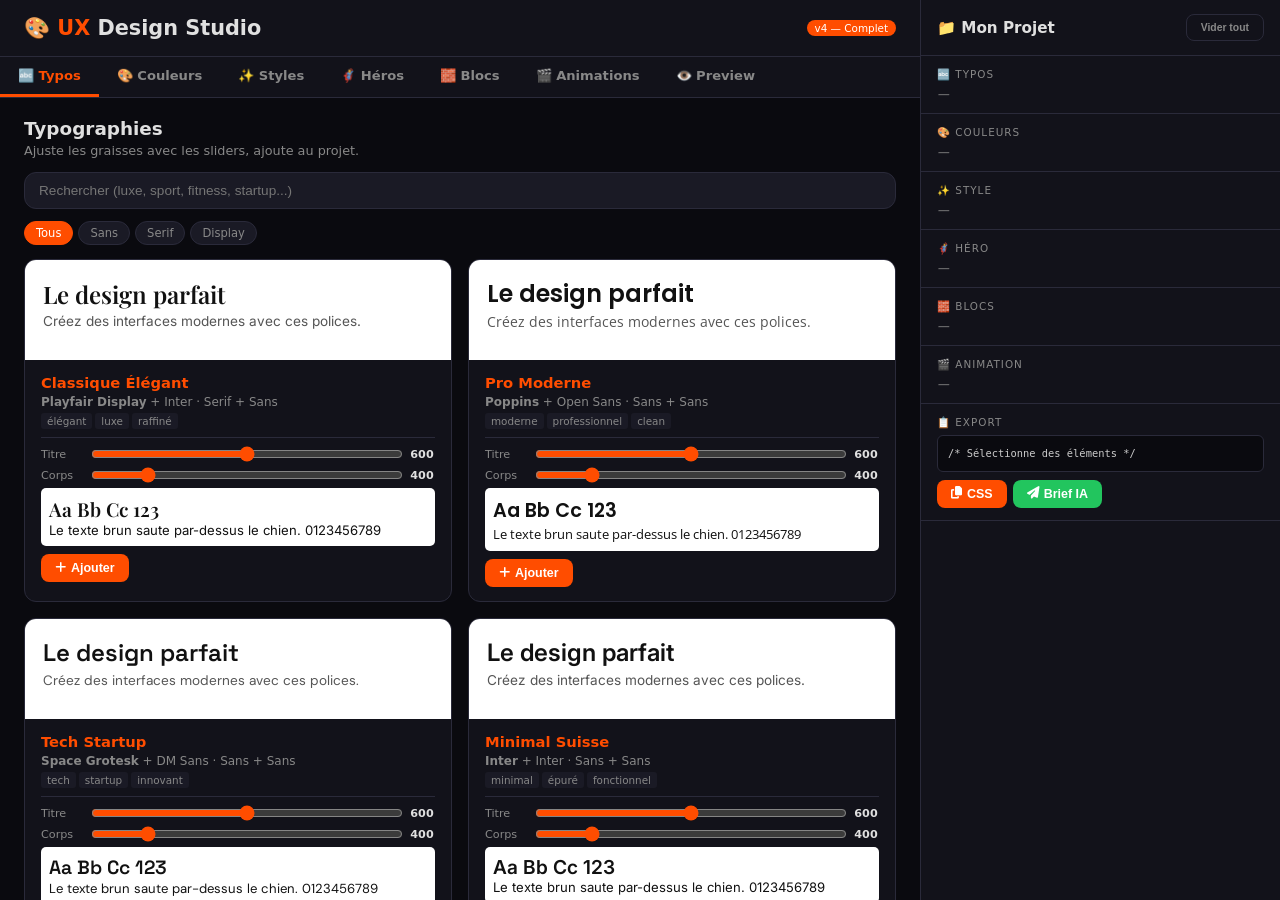
==== commit 52049540: "UX Design Studio v4 - heroes, blocs, animations, tout en français" ====
--- a/design-picker.html
+++ b/design-picker.html
@@ -3,173 +3,200 @@
 <head>
     <meta charset="UTF-8">
     <meta name="viewport" content="width=device-width, initial-scale=1.0">
-    <title>🎨 Design Picker Pro</title>
+    <title>🎨 UX Design Studio</title>
     <link rel="stylesheet" href="https://cdnjs.cloudflare.com/ajax/libs/font-awesome/6.5.1/css/all.min.css">
     <style>
-        :root { --bg:#0a0a0f; --bg2:#12121a; --bg3:#1a1a25; --border:#2a2a3a; --text:#e0e0e0; --text2:#888; --accent:#FF4D00; --accent2:#FF6B2C; --green:#22C55E; --radius:12px; }
+        :root{--bg:#0a0a0f;--bg2:#12121a;--bg3:#1a1a25;--border:#2a2a3a;--text:#e0e0e0;--text2:#888;--accent:#FF4D00;--accent2:#FF6B2C;--green:#22C55E;--radius:12px;}
         *{margin:0;padding:0;box-sizing:border-box;}
         body{font-family:system-ui,sans-serif;background:var(--bg);color:var(--text);}
-        .app{display:grid;grid-template-columns:1fr 380px;min-height:100vh;}
-        @media(max-width:1024px){.app{grid-template-columns:1fr;}.project-panel{position:fixed;bottom:0;left:0;right:0;height:60px;overflow:hidden;transition:height .3s;z-index:200;border-top:1px solid var(--border);border-left:none;}.project-panel.expanded{height:85vh;}.panel-toggle{display:flex!important;}}
+        .app{display:grid;grid-template-columns:1fr 360px;min-height:100vh;}
+        @media(max-width:1100px){.app{grid-template-columns:1fr;}.project-panel{position:fixed;bottom:0;left:0;right:0;height:54px;overflow:hidden;transition:height .3s;z-index:200;border-top:1px solid var(--border);border-left:none;}.project-panel.expanded{height:85vh;}.panel-toggle{display:flex!important;}}
         .main{overflow-y:auto;max-height:100vh;}
-        .app-header{padding:20px 28px;background:var(--bg2);border-bottom:1px solid var(--border);position:sticky;top:0;z-index:50;}
-        .app-header h1{font-size:1.5rem;}.app-header h1 span{color:var(--accent);}
-        .tabs{display:flex;background:var(--bg2);border-bottom:1px solid var(--border);position:sticky;top:64px;z-index:49;overflow-x:auto;}
-        .tab{padding:13px 22px;font-weight:600;color:var(--text2);cursor:pointer;border-bottom:3px solid transparent;white-space:nowrap;font-size:.88rem;transition:.2s;}
+        .app-header{padding:16px 24px;background:var(--bg2);border-bottom:1px solid var(--border);position:sticky;top:0;z-index:50;display:flex;justify-content:space-between;align-items:center;}
+        .app-header h1{font-size:1.3rem;}.app-header h1 span{color:var(--accent);}
+        .header-badge{font-size:.65rem;background:var(--accent);color:#fff;padding:2px 8px;border-radius:100px;}
+        .tabs{display:flex;background:var(--bg2);border-bottom:1px solid var(--border);position:sticky;top:56px;z-index:49;overflow-x:auto;}
+        .tab{padding:11px 18px;font-weight:600;color:var(--text2);cursor:pointer;border-bottom:3px solid transparent;white-space:nowrap;font-size:.82rem;transition:.2s;}
         .tab:hover{color:var(--text);}.tab.active{color:var(--accent);border-bottom-color:var(--accent);}
-        .section{display:none;padding:24px 28px;}.section.active{display:block;}
-        .section-title{font-size:1.2rem;margin-bottom:4px;}.section-desc{color:var(--text2);font-size:.82rem;margin-bottom:16px;}
-        .search-bar{width:100%;padding:11px 16px;background:var(--bg3);border:1px solid var(--border);border-radius:var(--radius);color:var(--text);font-size:.9rem;margin-bottom:14px;}.search-bar:focus{outline:none;border-color:var(--accent);}
-        .filters{display:flex;gap:6px;flex-wrap:wrap;margin-bottom:16px;}
-        .filter-tag{padding:5px 12px;background:var(--bg3);border:1px solid var(--border);border-radius:100px;font-size:.78rem;cursor:pointer;color:var(--text2);}.filter-tag:hover,.filter-tag.active{background:var(--accent);border-color:var(--accent);color:#fff;}
-        .btn{padding:8px 16px;border-radius:8px;border:none;font-size:.8rem;font-weight:600;cursor:pointer;display:inline-flex;align-items:center;gap:6px;transition:.2s;}
-        .btn-accent{background:var(--accent);color:#fff;}.btn-accent:hover{background:var(--accent2);}
-        .btn-green{background:var(--green);color:#fff;}
-        .btn-outline{background:none;border:1px solid var(--border);color:var(--text2);}.btn-outline:hover{border-color:var(--text);color:var(--text);}
-        .tag{font-size:.68rem;padding:2px 7px;background:var(--bg3);border-radius:4px;color:var(--text2);}
+        .section{display:none;padding:20px 24px;}.section.active{display:block;}
+        .section-title{font-size:1.15rem;margin-bottom:4px;}.section-desc{color:var(--text2);font-size:.8rem;margin-bottom:14px;}
+        .search-bar{width:100%;padding:10px 14px;background:var(--bg3);border:1px solid var(--border);border-radius:var(--radius);color:var(--text);font-size:.85rem;margin-bottom:12px;}.search-bar:focus{outline:none;border-color:var(--accent);}
+        .filters{display:flex;gap:5px;flex-wrap:wrap;margin-bottom:14px;}
+        .ftag{padding:4px 11px;background:var(--bg3);border:1px solid var(--border);border-radius:100px;font-size:.72rem;cursor:pointer;color:var(--text2);}.ftag:hover,.ftag.active{background:var(--accent);border-color:var(--accent);color:#fff;}
+        .btn{padding:7px 14px;border-radius:8px;border:none;font-size:.78rem;font-weight:600;cursor:pointer;display:inline-flex;align-items:center;gap:5px;transition:.2s;}
+        .btn-a{background:var(--accent);color:#fff;}.btn-a:hover{background:var(--accent2);}
+        .btn-g{background:var(--green);color:#fff;}
+        .btn-o{background:none;border:1px solid var(--border);color:var(--text2);}.btn-o:hover{border-color:var(--text);color:var(--text);}
+        .tag{font-size:.65rem;padding:2px 6px;background:var(--bg3);border-radius:3px;color:var(--text2);}
+        .tags{display:flex;gap:3px;flex-wrap:wrap;margin-bottom:6px;}
+
+        /* GRIDS */
+        .grid{display:grid;gap:16px;}
+        .g2{grid-template-columns:repeat(auto-fill,minmax(340px,1fr));}
+        .g3{grid-template-columns:repeat(auto-fill,minmax(300px,1fr));}
+
+        /* CARDS */
+        .card{background:var(--bg2);border:1px solid var(--border);border-radius:var(--radius);overflow:hidden;transition:.3s;}
+        .card:hover{border-color:var(--accent);}.card.sel{border-color:var(--green);box-shadow:0 0 0 2px rgba(34,197,94,.3);}
+        .card-visual{height:200px;overflow:hidden;position:relative;}
+        .card-info{padding:14px 16px;}
+        .card-name{font-weight:700;color:var(--accent);font-size:.92rem;margin-bottom:4px;}
+        .card-desc{font-size:.78rem;color:var(--text2);margin-bottom:6px;}
+        .card-meta{display:flex;gap:10px;font-size:.72rem;color:var(--text2);margin:6px 0;}
+        .card-actions{margin-top:8px;}
 
         /* TYPO */
-        .typo-grid{display:grid;grid-template-columns:repeat(auto-fill,minmax(350px,1fr));gap:18px;}
-        .typo-card{background:var(--bg2);border:1px solid var(--border);border-radius:var(--radius);overflow:hidden;transition:.3s;}
-        .typo-card:hover{border-color:var(--accent);}.typo-card.selected{border-color:var(--green);box-shadow:0 0 0 2px rgba(34,197,94,.3);}
-        .typo-preview{padding:24px 20px;background:#fff;color:#111;min-height:120px;}
-        .typo-preview h2{font-size:1.7rem;margin-bottom:4px;line-height:1.2;}
-        .typo-preview p{font-size:.9rem;color:#555;line-height:1.5;}
-        .typo-info{padding:14px 18px;}
-        .typo-name{font-weight:700;color:var(--accent);margin-bottom:2px;font-size:.95rem;}
-        .typo-fonts{font-size:.78rem;color:var(--text2);margin-bottom:6px;}
-        .typo-tags{display:flex;gap:4px;flex-wrap:wrap;margin-bottom:8px;}
-        .weight-controls{margin-top:10px;padding-top:10px;border-top:1px solid var(--border);}
-        .weight-row{display:flex;align-items:center;gap:8px;margin-bottom:6px;font-size:.82rem;}
-        .weight-row label{width:50px;color:var(--text2);font-size:.75rem;}
-        .weight-row input[type=range]{flex:1;accent-color:var(--accent);}
-        .weight-row .wv{width:28px;text-align:center;font-weight:600;font-size:.75rem;}
-        .weight-preview{margin-top:6px;padding:10px;background:#fff;border-radius:6px;color:#111;}
-        .typo-actions{display:flex;gap:8px;margin-top:10px;}
+        .typo-preview{padding:20px 18px;background:#fff;color:#111;min-height:100px;}
+        .typo-preview h2{font-size:1.5rem;margin-bottom:3px;line-height:1.2;}
+        .typo-preview p{font-size:.85rem;color:#555;line-height:1.4;}
+        .wr{display:flex;align-items:center;gap:6px;margin-bottom:5px;font-size:.78rem;}
+        .wr label{width:44px;color:var(--text2);font-size:.7rem;}
+        .wr input[type=range]{flex:1;accent-color:var(--accent);}
+        .wr .wv{width:26px;text-align:center;font-weight:600;font-size:.7rem;}
+        .wp{margin-top:5px;padding:8px;background:#fff;border-radius:5px;color:#111;}
+        .wc{margin-top:8px;padding-top:8px;border-top:1px solid var(--border);}
 
         /* COLOR */
-        .color-grid{display:grid;grid-template-columns:repeat(auto-fill,minmax(300px,1fr));gap:18px;}
-        .color-card{background:var(--bg2);border:1px solid var(--border);border-radius:var(--radius);overflow:hidden;transition:.3s;}
-        .color-card:hover{border-color:var(--accent);}.color-card.selected{border-color:var(--green);box-shadow:0 0 0 2px rgba(34,197,94,.3);}
-        .color-swatches{display:flex;height:50px;}
-        .color-swatch{flex:1;cursor:pointer;position:relative;}
-        .color-swatch:hover::after{content:attr(data-label);position:absolute;bottom:2px;left:50%;transform:translateX(-50%);background:rgba(0,0,0,.85);color:#fff;padding:2px 6px;border-radius:3px;font-size:.6rem;white-space:nowrap;}
-        .color-live{padding:14px;}
-        .color-live-inner{padding:14px;border-radius:8px;}
-        .color-live-inner h3{font-size:1rem;margin-bottom:4px;}
-        .color-live-inner p{font-size:.82rem;opacity:.8;margin-bottom:8px;}
-        .color-live-inner button{padding:7px 18px;border:none;border-radius:6px;font-weight:600;font-size:.82rem;cursor:pointer;}
-        .color-info{padding:12px 16px;}
-        .color-name{font-weight:700;color:var(--accent);font-size:.9rem;}
-        .color-note{font-size:.75rem;color:var(--text2);margin-bottom:8px;}
-        .hex-edit-row{display:flex;align-items:center;gap:6px;margin-bottom:4px;font-size:.75rem;}
-        .hex-label{width:60px;color:var(--text2);}
-        .hex-color-input{width:28px;height:22px;border:none;border-radius:3px;cursor:pointer;background:none;padding:0;}
-        .hex-text-input{width:72px;padding:3px 6px;background:var(--bg3);border:1px solid var(--border);border-radius:3px;color:var(--text);font-size:.75rem;font-family:monospace;}.hex-text-input:focus{border-color:var(--accent);outline:none;}
-
-        /* STYLE - visual previews */
-        .style-grid{display:grid;grid-template-columns:repeat(auto-fill,minmax(340px,1fr));gap:20px;}
-        .style-card{background:var(--bg2);border:1px solid var(--border);border-radius:var(--radius);overflow:hidden;transition:.3s;}
-        .style-card:hover{border-color:var(--accent);}.style-card.selected{border-color:var(--green);box-shadow:0 0 0 2px rgba(34,197,94,.3);}
-        .style-visual{height:200px;overflow:hidden;position:relative;}
-        .style-info{padding:16px 18px;}
-        .style-name{font-size:1.05rem;font-weight:700;color:var(--accent);margin-bottom:6px;}
-        .style-meta{display:flex;gap:12px;font-size:.78rem;color:var(--text2);margin:8px 0;}
-        .style-best{font-size:.8rem;margin-bottom:3px;}.good{color:var(--green);}.bad{color:#EF4444;}
-
-        /* LIVE PREVIEW */
-        .preview-frame{width:100%;border:1px solid var(--border);border-radius:var(--radius);overflow:hidden;background:#fff;min-height:600px;}
-        .preview-toolbar{display:flex;gap:10px;margin-bottom:16px;align-items:center;flex-wrap:wrap;}
-        .preview-size-btn{padding:6px 14px;background:var(--bg3);border:1px solid var(--border);border-radius:6px;color:var(--text2);cursor:pointer;font-size:.8rem;}
-        .preview-size-btn.active{border-color:var(--accent);color:var(--accent);}
+        .cswatches{display:flex;height:44px;}
+        .csw{flex:1;cursor:pointer;position:relative;}
+        .csw:hover::after{content:attr(data-l);position:absolute;bottom:2px;left:50%;transform:translateX(-50%);background:rgba(0,0,0,.85);color:#fff;padding:1px 5px;border-radius:3px;font-size:.55rem;white-space:nowrap;}
+        .clive{padding:12px;}.clive-in{padding:12px;border-radius:8px;}
+        .hr{display:flex;align-items:center;gap:5px;margin-bottom:3px;font-size:.72rem;}
+        .hr .hl{width:54px;color:var(--text2);}.hr input[type=color]{width:24px;height:20px;border:none;border-radius:2px;cursor:pointer;padding:0;background:none;}
+        .hr .ht{width:68px;padding:2px 5px;background:var(--bg3);border:1px solid var(--border);border-radius:3px;color:var(--text);font-size:.7rem;font-family:monospace;}.hr .ht:focus{border-color:var(--accent);outline:none;}
+
+        /* PREVIEW */
+        .preview-frame{width:100%;border:1px solid var(--border);border-radius:var(--radius);overflow:hidden;background:#fff;min-height:700px;transition:max-width .3s;}
+        .ptoolbar{display:flex;gap:8px;margin-bottom:14px;align-items:center;flex-wrap:wrap;}
+        .psbtn{padding:5px 12px;background:var(--bg3);border:1px solid var(--border);border-radius:6px;color:var(--text2);cursor:pointer;font-size:.75rem;}.psbtn.active{border-color:var(--accent);color:var(--accent);}
 
         /* PANEL */
         .project-panel{background:var(--bg2);border-left:1px solid var(--border);overflow-y:auto;max-height:100vh;position:sticky;top:0;}
-        .panel-toggle{display:none;justify-content:center;padding:10px;cursor:pointer;font-weight:600;color:var(--accent);font-size:.85rem;}
-        .panel-header{padding:16px 18px;border-bottom:1px solid var(--border);display:flex;justify-content:space-between;align-items:center;}
-        .panel-header h2{font-size:1rem;}
-        .panel-section{padding:14px 18px;border-bottom:1px solid var(--border);}
-        .panel-section-title{font-size:.7rem;text-transform:uppercase;letter-spacing:1px;color:var(--text2);margin-bottom:8px;}
-        .panel-item{background:var(--bg3);border-radius:8px;padding:10px;margin-bottom:6px;display:flex;justify-content:space-between;align-items:center;}
-        .panel-item-name{font-weight:600;font-size:.82rem;}.panel-item-detail{font-size:.7rem;color:var(--text2);}
-        .panel-item-remove{background:none;border:none;color:#EF4444;cursor:pointer;font-size:.85rem;}
-        .panel-empty{color:var(--text2);font-size:.8rem;font-style:italic;}
-        .panel-color-row{display:flex;gap:3px;margin-top:4px;}
-        .panel-color-dot{width:16px;height:16px;border-radius:50%;border:1px solid var(--border);}
-        .export-box{background:var(--bg);border-radius:8px;padding:12px;font-family:monospace;font-size:.7rem;line-height:1.5;white-space:pre-wrap;max-height:250px;overflow-y:auto;border:1px solid var(--border);color:#ccc;}
-        .export-actions{display:flex;gap:8px;margin-top:10px;}
-        .toast{position:fixed;bottom:24px;left:50%;transform:translateX(-50%);background:var(--green);color:#fff;padding:10px 24px;border-radius:100px;font-size:.85rem;font-weight:600;opacity:0;transition:.3s;z-index:999;pointer-events:none;}.toast.show{opacity:1;}
-        @media(max-width:768px){.typo-grid,.color-grid,.style-grid{grid-template-columns:1fr;}.section{padding:16px;}}
+        .panel-toggle{display:none;justify-content:center;padding:10px;cursor:pointer;font-weight:600;color:var(--accent);font-size:.82rem;}
+        .panel-header{padding:14px 16px;border-bottom:1px solid var(--border);display:flex;justify-content:space-between;align-items:center;}
+        .panel-header h2{font-size:.95rem;}
+        .ps{padding:12px 16px;border-bottom:1px solid var(--border);}
+        .ps-title{font-size:.65rem;text-transform:uppercase;letter-spacing:1px;color:var(--text2);margin-bottom:6px;}
+        .pi{background:var(--bg3);border-radius:6px;padding:8px 10px;margin-bottom:5px;display:flex;justify-content:space-between;align-items:center;}
+        .pi-name{font-weight:600;font-size:.78rem;}.pi-det{font-size:.65rem;color:var(--text2);}
+        .pi-rm{background:none;border:none;color:#EF4444;cursor:pointer;font-size:.8rem;}
+        .pe{color:var(--text2);font-size:.75rem;font-style:italic;}
+        .pcd{display:flex;gap:2px;margin-top:3px;}.pcdot{width:14px;height:14px;border-radius:50%;border:1px solid var(--border);}
+        .ebox{background:var(--bg);border-radius:6px;padding:10px;font-family:monospace;font-size:.65rem;line-height:1.4;white-space:pre-wrap;max-height:200px;overflow-y:auto;border:1px solid var(--border);color:#ccc;}
+        .eacts{display:flex;gap:6px;margin-top:8px;}
+        .toast{position:fixed;bottom:20px;left:50%;transform:translateX(-50%);background:var(--green);color:#fff;padding:9px 22px;border-radius:100px;font-size:.82rem;font-weight:600;opacity:0;transition:.3s;z-index:999;pointer-events:none;}.toast.show{opacity:1;}
+        @media(max-width:768px){.g2,.g3{grid-template-columns:1fr;}.section{padding:14px;}}
+        /* anim keyframes for preview */
+        @keyframes fadeUp{from{opacity:0;transform:translateY(30px);}to{opacity:1;transform:translateY(0);}}
+        @keyframes fadeIn{from{opacity:0;}to{opacity:1;}}
+        @keyframes slideL{from{opacity:0;transform:translateX(-40px);}to{opacity:1;transform:translateX(0);}}
+        @keyframes slideR{from{opacity:0;transform:translateX(40px);}to{opacity:1;transform:translateX(0);}}
+        @keyframes scaleIn{from{opacity:0;transform:scale(.85);}to{opacity:1;transform:scale(1);}}
+        @keyframes bounce{0%,100%{transform:translateY(0);}50%{transform:translateY(-8px);}}
+        @keyframes pulse{0%,100%{opacity:1;}50%{opacity:.6;}}
+        @keyframes float{0%,100%{transform:translateY(0);}50%{transform:translateY(-12px);}}
+        @keyframes shimmer{0%{background-position:-200% 0;}100%{background-position:200% 0;}}
     </style>
 </head>
 <body>
 <div class="app">
 <div class="main">
-    <header class="app-header"><h1>🎨 Design <span>Picker Pro</span></h1></header>
+    <header class="app-header">
+        <h1>🎨 <span>UX</span> Design Studio</h1>
+        <span class="header-badge">v4 — Complet</span>
+    </header>
     <div class="tabs">
         <div class="tab active" onclick="showTab('typo',this)">🔤 Typos</div>
         <div class="tab" onclick="showTab('colors',this)">🎨 Couleurs</div>
         <div class="tab" onclick="showTab('styles',this)">✨ Styles</div>
-        <div class="tab" onclick="showTab('preview',this)">👁️ Preview Live</div>
+        <div class="tab" onclick="showTab('heroes',this)">🦸 Héros</div>
+        <div class="tab" onclick="showTab('blocks',this)">🧱 Blocs</div>
+        <div class="tab" onclick="showTab('anims',this)">🎬 Animations</div>
+        <div class="tab" onclick="showTab('preview',this)">👁️ Preview</div>
     </div>
 
     <!-- TYPO -->
     <div class="section active" id="sec-typo">
         <h2 class="section-title">Typographies</h2>
-        <p class="section-desc">Ajuste les graisses avec les sliders. Ajoute au projet.</p>
-        <input class="search-bar" placeholder="Rechercher (luxury, startup, fitness...)" oninput="renderTypos(this.value)">
-        <div class="filters" id="typo-filters">
-            <span class="filter-tag active" data-cat="all" onclick="setTypoCat(this)">Tous</span>
-            <span class="filter-tag" data-cat="Sans" onclick="setTypoCat(this)">Sans</span>
-            <span class="filter-tag" data-cat="Serif" onclick="setTypoCat(this)">Serif</span>
-            <span class="filter-tag" data-cat="Display" onclick="setTypoCat(this)">Display</span>
-            <span class="filter-tag" data-cat="Mono" onclick="setTypoCat(this)">Mono</span>
+        <p class="section-desc">Ajuste les graisses avec les sliders, ajoute au projet.</p>
+        <input class="search-bar" placeholder="Rechercher (luxe, sport, fitness, startup...)" oninput="renderTypos(this.value)">
+        <div class="filters" id="tf">
+            <span class="ftag active" data-c="all" onclick="setTCat(this)">Tous</span>
+            <span class="ftag" data-c="Sans" onclick="setTCat(this)">Sans</span>
+            <span class="ftag" data-c="Serif" onclick="setTCat(this)">Serif</span>
+            <span class="ftag" data-c="Display" onclick="setTCat(this)">Display</span>
         </div>
-        <div class="typo-grid" id="typo-grid"></div>
+        <div class="grid g2" id="typo-grid"></div>
     </div>
 
     <!-- COLORS -->
     <div class="section" id="sec-colors">
         <h2 class="section-title">Palettes de couleurs</h2>
         <p class="section-desc">Clique sur les color pickers pour personnaliser chaque couleur.</p>
-        <input class="search-bar" placeholder="Rechercher (e-commerce, saas, fitness...)" oninput="renderColors(this.value)">
-        <div class="color-grid" id="color-grid"></div>
+        <input class="search-bar" placeholder="Rechercher (e-commerce, fitness, luxe...)" oninput="renderColors(this.value)">
+        <div class="grid g3" id="color-grid"></div>
     </div>
 
     <!-- STYLES -->
     <div class="section" id="sec-styles">
         <h2 class="section-title">Styles UI</h2>
-        <p class="section-desc">Chaque style a un visuel. Clique pour l'ajouter au projet.</p>
-        <input class="search-bar" placeholder="Rechercher (glass, brutal, minimal...)" oninput="renderStyles(this.value)">
-        <div class="style-grid" id="style-grid"></div>
-    </div>
-
-    <!-- LIVE PREVIEW -->
+        <p class="section-desc">Chaque style a un visuel. Clique pour ajouter au projet.</p>
+        <input class="search-bar" placeholder="Rechercher (glass, brutal, néon...)" oninput="renderStyles(this.value)">
+        <div class="grid g2" id="style-grid"></div>
+    </div>
+
+    <!-- HEROES -->
+    <div class="section" id="sec-heroes">
+        <h2 class="section-title">Sections Héro</h2>
+        <p class="section-desc">Le premier écran que voit ton visiteur. Choisis un layout.</p>
+        <input class="search-bar" placeholder="Rechercher (centré, split, vidéo...)" oninput="renderHeroes(this.value)">
+        <div class="grid g2" id="hero-grid"></div>
+    </div>
+
+    <!-- BLOCKS -->
+    <div class="section" id="sec-blocks">
+        <h2 class="section-title">Blocs de contenu</h2>
+        <p class="section-desc">Les sections qui composent ta page. Ajoute-en plusieurs.</p>
+        <input class="search-bar" placeholder="Rechercher (features, prix, témoignages...)" oninput="renderBlocks(this.value)">
+        <div class="grid g2" id="block-grid"></div>
+    </div>
+
+    <!-- ANIMATIONS -->
+    <div class="section" id="sec-anims">
+        <h2 class="section-title">Animations</h2>
+        <p class="section-desc">Choisis les animations pour tes sections. Clique "Rejouer" pour voir l'effet.</p>
+        <div class="grid g3" id="anim-grid"></div>
+    </div>
+
+    <!-- PREVIEW -->
     <div class="section" id="sec-preview">
-        <h2 class="section-title">👁️ Preview Live</h2>
-        <p class="section-desc">Voici le rendu combiné de tes sélections. Change en temps réel.</p>
-        <div class="preview-toolbar">
-            <button class="preview-size-btn active" onclick="setPreviewSize(this,'100%')">Desktop</button>
-            <button class="preview-size-btn" onclick="setPreviewSize(this,'768px')">Tablette</button>
-            <button class="preview-size-btn" onclick="setPreviewSize(this,'375px')">Mobile</button>
+        <h2 class="section-title">👁️ Preview combinée</h2>
+        <p class="section-desc">Tout ce que tu as sélectionné, combiné sur une vraie page.</p>
+        <div class="ptoolbar">
+            <button class="psbtn active" onclick="setPSize(this,'100%')">💻 Desktop</button>
+            <button class="psbtn" onclick="setPSize(this,'768px')">📱 Tablette</button>
+            <button class="psbtn" onclick="setPSize(this,'375px')">📱 Mobile</button>
         </div>
         <div class="preview-frame" id="preview-frame"></div>
     </div>
 </div>
 
-<!-- PROJECT PANEL -->
+<!-- PANEL -->
 <aside class="project-panel" id="panel">
     <div class="panel-toggle" onclick="document.getElementById('panel').classList.toggle('expanded')">▲ Mon projet ▲</div>
-    <div class="panel-header"><h2>📁 Mon Projet</h2><button class="btn btn-outline" onclick="clearAll()" style="font-size:.7rem;">Vider</button></div>
-    <div class="panel-section"><div class="panel-section-title">🔤 Typographies</div><div id="panel-typos"><div class="panel-empty">Aucune</div></div></div>
-    <div class="panel-section"><div class="panel-section-title">🎨 Couleurs</div><div id="panel-colors"><div class="panel-empty">Aucune</div></div></div>
-    <div class="panel-section"><div class="panel-section-title">✨ Styles</div><div id="panel-styles"><div class="panel-empty">Aucun</div></div></div>
-    <div class="panel-section">
-        <div class="panel-section-title">📋 Export</div>
-        <div class="export-box" id="export-css">/* Sélectionne des éléments */</div>
-        <div class="export-actions">
-            <button class="btn btn-accent" onclick="copyExport()"><i class="fa-solid fa-copy"></i> CSS</button>
-            <button class="btn btn-green" onclick="copyBrief()"><i class="fa-solid fa-paper-plane"></i> Brief IA</button>
+    <div class="panel-header"><h2>📁 Mon Projet</h2><button class="btn btn-o" onclick="clearAll()" style="font-size:.65rem;">Vider tout</button></div>
+    <div class="ps"><div class="ps-title">🔤 Typos</div><div id="p-typos"><div class="pe">—</div></div></div>
+    <div class="ps"><div class="ps-title">🎨 Couleurs</div><div id="p-colors"><div class="pe">—</div></div></div>
+    <div class="ps"><div class="ps-title">✨ Style</div><div id="p-styles"><div class="pe">—</div></div></div>
+    <div class="ps"><div class="ps-title">🦸 Héro</div><div id="p-heroes"><div class="pe">—</div></div></div>
+    <div class="ps"><div class="ps-title">🧱 Blocs</div><div id="p-blocks"><div class="pe">—</div></div></div>
+    <div class="ps"><div class="ps-title">🎬 Animation</div><div id="p-anims"><div class="pe">—</div></div></div>
+    <div class="ps">
+        <div class="ps-title">📋 Export</div>
+        <div class="ebox" id="export-css">/* Sélectionne des éléments */</div>
+        <div class="eacts">
+            <button class="btn btn-a" onclick="copyCSS()"><i class="fa-solid fa-copy"></i> CSS</button>
+            <button class="btn btn-g" onclick="copyBrief()"><i class="fa-solid fa-paper-plane"></i> Brief IA</button>
         </div>
     </div>
 </aside>
@@ -177,297 +204,257 @@
 <div class="toast" id="toast"></div>
 
 <script>
-// ===== DATA =====
+// ==================== DATA ====================
+
 const TYPOS=[
-{id:1,name:"Classic Elegant",cat:"Serif + Sans",h:"Playfair Display",b:"Inter",mood:"elegant, luxury, sophisticated",best:"Luxury, fashion, spa",css:"@import url('https://fonts.googleapis.com/css2?family=Inter:wght@300;400;500;600;700&family=Playfair+Display:wght@400;500;600;700&display=swap');"},
-{id:2,name:"Modern Professional",cat:"Sans + Sans",h:"Poppins",b:"Open Sans",mood:"modern, professional, clean",best:"SaaS, corporate, startups",css:"@import url('https://fonts.googleapis.com/css2?family=Open+Sans:wght@300;400;500;600;700&family=Poppins:wght@400;500;600;700&display=swap');"},
-{id:3,name:"Tech Startup",cat:"Sans + Sans",h:"Space Grotesk",b:"DM Sans",mood:"tech, startup, innovative",best:"Tech, SaaS, AI",css:"@import url('https://fonts.googleapis.com/css2?family=DM+Sans:wght@400;500;700&family=Space+Grotesk:wght@400;500;600;700&display=swap');"},
-{id:5,name:"Minimal Swiss",cat:"Sans + Sans",h:"Inter",b:"Inter",mood:"minimal, clean, functional",best:"Dashboards, admin, docs",css:"@import url('https://fonts.googleapis.com/css2?family=Inter:wght@300;400;500;600;700&display=swap');"},
-{id:7,name:"Bold Statement",cat:"Display + Sans",h:"Bebas Neue",b:"Source Sans 3",mood:"bold, impactful, dramatic",best:"Marketing, portfolios",css:"@import url('https://fonts.googleapis.com/css2?family=Bebas+Neue&family=Source+Sans+3:wght@300;400;500;600;700&display=swap');"},
-{id:8,name:"Wellness Calm",cat:"Serif + Sans",h:"Lora",b:"Raleway",mood:"calm, wellness, natural",best:"Health, spa, yoga",css:"@import url('https://fonts.googleapis.com/css2?family=Lora:wght@400;500;600;700&family=Raleway:wght@300;400;500;600;700&display=swap');"},
-{id:11,name:"Geometric Modern",cat:"Sans + Sans",h:"Outfit",b:"Work Sans",mood:"geometric, modern, balanced",best:"Portfolios, agencies",css:"@import url('https://fonts.googleapis.com/css2?family=Outfit:wght@300;400;500;600;700&family=Work+Sans:wght@300;400;500;600;700&display=swap');"},
-{id:12,name:"Luxury Serif",cat:"Serif + Sans",h:"Cormorant",b:"Montserrat",mood:"luxury, high-end, elegant",best:"Fashion, luxury e-commerce",css:"@import url('https://fonts.googleapis.com/css2?family=Cormorant:wght@400;500;600;700&family=Montserrat:wght@300;400;500;600;700&display=swap');"},
-{id:13,name:"Friendly SaaS",cat:"Sans + Sans",h:"Plus Jakarta Sans",b:"Plus Jakarta Sans",mood:"friendly, modern, clean",best:"SaaS, web apps",css:"@import url('https://fonts.googleapis.com/css2?family=Plus+Jakarta+Sans:wght@300;400;500;600;700&display=swap');"},
-{id:18,name:"Fashion Forward",cat:"Sans + Sans",h:"Syne",b:"Manrope",mood:"fashion, avant-garde, bold",best:"Fashion, creative agencies",css:"@import url('https://fonts.googleapis.com/css2?family=Manrope:wght@300;400;500;600;700&family=Syne:wght@400;500;600;700&display=swap');"},
-{id:39,name:"Startup Bold",cat:"Sans + Sans",h:"Outfit",b:"Rubik",mood:"startup, bold, innovative",best:"Startups, launches",css:"@import url('https://fonts.googleapis.com/css2?family=Outfit:wght@400;500;600;700&family=Rubik:wght@300;400;500;600;700&display=swap');"},
-{id:40,name:"E-commerce Clean",cat:"Sans + Sans",h:"Rubik",b:"Nunito Sans",mood:"ecommerce, clean, shopping",best:"E-commerce, retail",css:"@import url('https://fonts.googleapis.com/css2?family=Nunito+Sans:wght@300;400;500;600;700&family=Rubik:wght@300;400;500;600;700&display=swap');"},
-{id:49,name:"Sports/Fitness",cat:"Sans + Sans",h:"Barlow Condensed",b:"Barlow",mood:"sports, fitness, athletic",best:"Sports, fitness, gyms",css:"@import url('https://fonts.googleapis.com/css2?family=Barlow+Condensed:wght@400;500;600;700&family=Barlow:wght@300;400;500;600;700&display=swap');"},
-{id:57,name:"Gen Z Brutal",cat:"Display + Sans",h:"Anton",b:"Epilogue",mood:"brutal, loud, bold",best:"Gen Z, streetwear",css:"@import url('https://fonts.googleapis.com/css2?family=Anton&family=Epilogue:wght@400;500;600;700&display=swap');"},
+{id:1,name:"Classique Élégant",cat:"Serif + Sans",h:"Playfair Display",b:"Inter",mood:"élégant, luxe, raffiné",best:"Luxe, mode, spa",css:"@import url('https://fonts.googleapis.com/css2?family=Inter:wght@300;400;500;600;700&family=Playfair+Display:wght@400;500;600;700&display=swap');"},
+{id:2,name:"Pro Moderne",cat:"Sans + Sans",h:"Poppins",b:"Open Sans",mood:"moderne, professionnel, clean",best:"SaaS, corporate, startup",css:"@import url('https://fonts.googleapis.com/css2?family=Open+Sans:wght@300;400;500;600;700&family=Poppins:wght@400;500;600;700&display=swap');"},
+{id:3,name:"Tech Startup",cat:"Sans + Sans",h:"Space Grotesk",b:"DM Sans",mood:"tech, startup, innovant",best:"Tech, SaaS, IA",css:"@import url('https://fonts.googleapis.com/css2?family=DM+Sans:wght@400;500;700&family=Space+Grotesk:wght@400;500;600;700&display=swap');"},
+{id:5,name:"Minimal Suisse",cat:"Sans + Sans",h:"Inter",b:"Inter",mood:"minimal, épuré, fonctionnel",best:"Dashboards, admin, docs",css:"@import url('https://fonts.googleapis.com/css2?family=Inter:wght@300;400;500;600;700&display=swap');"},
+{id:7,name:"Impact Bold",cat:"Display + Sans",h:"Bebas Neue",b:"Source Sans 3",mood:"impact, puissant, dramatique",best:"Marketing, événements",css:"@import url('https://fonts.googleapis.com/css2?family=Bebas+Neue&family=Source+Sans+3:wght@300;400;500;600;700&display=swap');"},
+{id:8,name:"Bien-être",cat:"Serif + Sans",h:"Lora",b:"Raleway",mood:"calme, naturel, zen",best:"Santé, yoga, bio",css:"@import url('https://fonts.googleapis.com/css2?family=Lora:wght@400;500;600;700&family=Raleway:wght@300;400;500;600;700&display=swap');"},
+{id:11,name:"Géométrique Moderne",cat:"Sans + Sans",h:"Outfit",b:"Work Sans",mood:"géométrique, équilibré",best:"Portfolios, agences",css:"@import url('https://fonts.googleapis.com/css2?family=Outfit:wght@300;400;500;600;700&family=Work+Sans:wght@300;400;500;600;700&display=swap');"},
+{id:12,name:"Luxe Serif",cat:"Serif + Sans",h:"Cormorant",b:"Montserrat",mood:"luxe, haut de gamme",best:"Mode luxe, bijouterie",css:"@import url('https://fonts.googleapis.com/css2?family=Cormorant:wght@400;500;600;700&family=Montserrat:wght@300;400;500;600;700&display=swap');"},
+{id:13,name:"SaaS Friendly",cat:"Sans + Sans",h:"Plus Jakarta Sans",b:"Plus Jakarta Sans",mood:"amical, moderne, propre",best:"SaaS, apps web",css:"@import url('https://fonts.googleapis.com/css2?family=Plus+Jakarta+Sans:wght@300;400;500;600;700&display=swap');"},
+{id:18,name:"Mode Avant-garde",cat:"Sans + Sans",h:"Syne",b:"Manrope",mood:"mode, audacieux, avant-garde",best:"Mode, agences créa",css:"@import url('https://fonts.googleapis.com/css2?family=Manrope:wght@300;400;500;600;700&family=Syne:wght@400;500;600;700&display=swap');"},
+{id:40,name:"E-commerce Clean",cat:"Sans + Sans",h:"Rubik",b:"Nunito Sans",mood:"e-commerce, propre, vente",best:"Boutique en ligne, retail",css:"@import url('https://fonts.googleapis.com/css2?family=Nunito+Sans:wght@300;400;500;600;700&family=Rubik:wght@300;400;500;600;700&display=swap');"},
+{id:49,name:"Sport / Fitness",cat:"Sans + Sans",h:"Barlow Condensed",b:"Barlow",mood:"sport, fitness, athlétique",best:"Sport, fitness, salle",css:"@import url('https://fonts.googleapis.com/css2?family=Barlow+Condensed:wght@400;500;600;700&family=Barlow:wght@300;400;500;600;700&display=swap');"},
+{id:57,name:"Gen Z Brutal",cat:"Display + Sans",h:"Anton",b:"Epilogue",mood:"brutal, fort, street",best:"Streetwear, Gen Z",css:"@import url('https://fonts.googleapis.com/css2?family=Anton&family=Epilogue:wght@400;500;600;700&display=swap');"},
+{id:60,name:"Éditorial Chic",cat:"Serif + Sans",h:"DM Serif Display",b:"DM Sans",mood:"éditorial, magazine, chic",best:"Blog, magazine, media",css:"@import url('https://fonts.googleapis.com/css2?family=DM+Sans:wght@400;500;700&family=DM+Serif+Display&display=swap');"},
 ];
 
 const COLORS=[
-{id:1,type:"SaaS",primary:"#2563EB",secondary:"#3B82F6",cta:"#F97316",bg:"#F8FAFC",text:"#1E293B",note:"Trust blue + orange CTA"},
-{id:3,type:"E-commerce",primary:"#059669",secondary:"#10B981",cta:"#F97316",bg:"#ECFDF5",text:"#064E3B",note:"Green + urgency orange"},
-{id:4,type:"E-commerce Luxury",primary:"#1C1917",secondary:"#44403C",cta:"#CA8A04",bg:"#FAFAF9",text:"#0C0A09",note:"Dark + gold accent"},
-{id:10,type:"Fitness/Gym",primary:"#DC2626",secondary:"#EF4444",cta:"#F97316",bg:"#0F0F0F",text:"#FAFAFA",note:"Red energy + dark bg"},
-{id:11,type:"Wellness",primary:"#059669",secondary:"#6EE7B7",cta:"#F59E0B",bg:"#F0FDF4",text:"#14532D",note:"Natural green + gold CTA"},
-{id:14,type:"Education",primary:"#7C3AED",secondary:"#A78BFA",cta:"#F97316",bg:"#F5F3FF",text:"#4C1D95",note:"Purple + orange"},
-{id:16,type:"Fashion",primary:"#000000",secondary:"#404040",cta:"#B91C1C",bg:"#FFFFFF",text:"#171717",note:"B&W + red accent"},
-{id:17,type:"Music",primary:"#7C3AED",secondary:"#A855F7",cta:"#EC4899",bg:"#0F0F0F",text:"#FAFAFA",note:"Purple + pink dark"},
-{id:18,type:"Crypto/Web3",primary:"#6366F1",secondary:"#818CF8",cta:"#F59E0B",bg:"#0F0F0F",text:"#E0E7FF",note:"Indigo + gold dark"},
-{id:25,type:"Startup Bold",primary:"#7C3AED",secondary:"#A78BFA",cta:"#F97316",bg:"#FAFAFA",text:"#1E1B4B",note:"Purple + bold orange"},
-{id:35,type:"Gaming",primary:"#7C3AED",secondary:"#A855F7",cta:"#EF4444",bg:"#09090B",text:"#FAFAFA",note:"Purple + red dark"},
-{id:45,type:"Sports",primary:"#DC2626",secondary:"#1D4ED8",cta:"#F97316",bg:"#FAFAFA",text:"#111827",note:"Red + blue"},
+{id:1,type:"SaaS Confiance",primary:"#2563EB",secondary:"#3B82F6",cta:"#F97316",bg:"#F8FAFC",text:"#1E293B",note:"Bleu confiance + CTA orange"},
+{id:3,type:"E-commerce Vert",primary:"#059669",secondary:"#10B981",cta:"#F97316",bg:"#ECFDF5",text:"#064E3B",note:"Vert nature + urgence orange"},
+{id:4,type:"E-commerce Luxe",primary:"#1C1917",secondary:"#44403C",cta:"#CA8A04",bg:"#FAFAF9",text:"#0C0A09",note:"Noir + or"},
+{id:10,type:"Fitness / Gym",primary:"#DC2626",secondary:"#EF4444",cta:"#F97316",bg:"#0F0F0F",text:"#FAFAFA",note:"Rouge énergie + fond noir"},
+{id:11,type:"Bien-être",primary:"#059669",secondary:"#6EE7B7",cta:"#F59E0B",bg:"#F0FDF4",text:"#14532D",note:"Vert naturel + or"},
+{id:14,type:"Éducation",primary:"#7C3AED",secondary:"#A78BFA",cta:"#F97316",bg:"#F5F3FF",text:"#4C1D95",note:"Violet savoir + orange"},
+{id:16,type:"Mode",primary:"#000000",secondary:"#404040",cta:"#B91C1C",bg:"#FFFFFF",text:"#171717",note:"Noir & blanc + rouge"},
+{id:25,type:"Startup Audacieux",primary:"#7C3AED",secondary:"#A78BFA",cta:"#F97316",bg:"#FAFAFA",text:"#1E1B4B",note:"Violet + orange bold"},
+{id:45,type:"Sport",primary:"#DC2626",secondary:"#1D4ED8",cta:"#F97316",bg:"#FAFAFA",text:"#111827",note:"Rouge + bleu sport"},
+{id:50,type:"Orange Énergie",primary:"#FF4D00",secondary:"#FF6B2C",cta:"#FF4D00",bg:"#FFF7ED",text:"#1A1A1A",note:"Orange BANDFIT"},
+{id:51,type:"Noir Premium",primary:"#FF4D00",secondary:"#FF6B2C",cta:"#FF4D00",bg:"#0A0A0A",text:"#F5F5F5",note:"Dark + orange BANDFIT"},
+{id:52,type:"Bleu Marine Pro",primary:"#1E3A5F",secondary:"#2563EB",cta:"#FF4D00",bg:"#F0F4F8",text:"#1E293B",note:"Marine + accent orange"},
 ];
 
 const STYLES=[
-{id:1,name:"Minimalism",keywords:"clean, simple, spacious",best:"Dashboards, SaaS",avoid:"Creative portfolios",perf:"⚡",access:"AAA",mobile:"✓",
-visual:`<div style="background:#fff;height:100%;padding:32px;font-family:Inter,sans-serif;">
-<div style="display:flex;justify-content:space-between;align-items:center;margin-bottom:32px;"><span style="font-weight:700;font-size:1.2rem;color:#000;">Logo</span><div style="display:flex;gap:24px;font-size:.85rem;color:#666;"><span>Products</span><span>Pricing</span><span>About</span></div></div>
-<h1 style="font-size:2.2rem;font-weight:600;color:#000;margin-bottom:12px;max-width:400px;line-height:1.2;">Simple, clean, functional design.</h1>
-<p style="color:#666;font-size:.95rem;margin-bottom:20px;">Less is more. Focus on what matters.</p>
-<button style="background:#000;color:#fff;border:none;padding:10px 24px;border-radius:4px;font-size:.85rem;">Get Started</button>
-<div style="display:flex;gap:16px;margin-top:32px;"><div style="flex:1;padding:16px;border:1px solid #e5e5e5;border-radius:4px;"><div style="font-weight:600;font-size:1.4rem;">99%</div><div style="color:#888;font-size:.8rem;">Uptime</div></div><div style="flex:1;padding:16px;border:1px solid #e5e5e5;border-radius:4px;"><div style="font-weight:600;font-size:1.4rem;">50K+</div><div style="color:#888;font-size:.8rem;">Users</div></div></div>
-</div>`},
-
-{id:2,name:"Neumorphism",keywords:"soft UI, embossed, rounded",best:"Health, meditation",avoid:"Data dashboards",perf:"⚡",access:"⚠",mobile:"✓",
-visual:`<div style="background:#e8e8e8;height:100%;padding:28px;font-family:system-ui;display:flex;flex-direction:column;gap:16px;align-items:center;justify-content:center;">
-<div style="background:#e8e8e8;border-radius:20px;padding:24px 32px;box-shadow:-6px -6px 14px rgba(255,255,255,.7),6px 6px 14px rgba(0,0,0,.15);width:80%;text-align:center;">
-<div style="font-size:2rem;font-weight:700;color:#555;">42</div><div style="color:#888;font-size:.8rem;">Sessions today</div></div>
-<div style="display:flex;gap:16px;width:80%;">
-<div style="flex:1;background:#e8e8e8;border-radius:16px;padding:16px;box-shadow:-4px -4px 10px rgba(255,255,255,.7),4px 4px 10px rgba(0,0,0,.12);text-align:center;"><div style="font-size:1.2rem;font-weight:600;color:#666;">85%</div><div style="font-size:.7rem;color:#999;">Focus</div></div>
-<div style="flex:1;background:#e8e8e8;border-radius:16px;padding:16px;box-shadow:-4px -4px 10px rgba(255,255,255,.7),4px 4px 10px rgba(0,0,0,.12);text-align:center;"><div style="font-size:1.2rem;font-weight:600;color:#666;">12h</div><div style="font-size:.7rem;color:#999;">Sleep</div></div></div>
-<button style="background:#e8e8e8;border:none;border-radius:50px;padding:12px 32px;box-shadow:-4px -4px 10px rgba(255,255,255,.7),4px 4px 10px rgba(0,0,0,.15);color:#666;font-weight:600;font-size:.9rem;cursor:pointer;">Start Session</button>
-</div>`},
-
-{id:3,name:"Glassmorphism",keywords:"frosted glass, blur, transparent",best:"Modern SaaS, modals",avoid:"Low contrast",perf:"⚠",access:"⚠",mobile:"✓",
-visual:`<div style="background:linear-gradient(135deg,#667eea,#764ba2,#f093fb);height:100%;padding:28px;display:flex;align-items:center;justify-content:center;">
-<div style="background:rgba(255,255,255,.15);backdrop-filter:blur(12px);-webkit-backdrop-filter:blur(12px);border:1px solid rgba(255,255,255,.2);border-radius:20px;padding:28px;width:85%;color:#fff;">
-<h2 style="font-size:1.4rem;margin-bottom:8px;">Dashboard</h2>
-<p style="font-size:.85rem;opacity:.8;margin-bottom:16px;">Welcome back, Fred</p>
-<div style="display:flex;gap:12px;margin-bottom:16px;">
-<div style="flex:1;background:rgba(255,255,255,.1);border-radius:12px;padding:12px;border:1px solid rgba(255,255,255,.15);"><div style="font-size:1.3rem;font-weight:700;">$24K</div><div style="font-size:.7rem;opacity:.7;">Revenue</div></div>
-<div style="flex:1;background:rgba(255,255,255,.1);border-radius:12px;padding:12px;border:1px solid rgba(255,255,255,.15);"><div style="font-size:1.3rem;font-weight:700;">1.2K</div><div style="font-size:.7rem;opacity:.7;">Orders</div></div></div>
-<button style="background:rgba(255,255,255,.2);backdrop-filter:blur(8px);border:1px solid rgba(255,255,255,.3);color:#fff;padding:10px 24px;border-radius:10px;font-size:.85rem;cursor:pointer;">View Details</button>
-</div></div>`},
-
-{id:4,name:"Brutalism",keywords:"raw, stark, high contrast",best:"Design portfolios, tech blogs",avoid:"Corporate",perf:"⚡",access:"AAA",mobile:"◐",
-visual:`<div style="background:#fff;height:100%;padding:20px;font-family:monospace;">
-<div style="border:3px solid #000;padding:16px;margin-bottom:12px;"><span style="font-weight:900;font-size:2rem;text-transform:uppercase;">BRUT.</span></div>
-<div style="background:#FF0000;color:#fff;padding:16px;font-weight:900;font-size:1.6rem;margin-bottom:12px;text-transform:uppercase;">No bullshit design</div>
-<div style="display:flex;gap:12px;margin-bottom:12px;">
-<div style="flex:1;background:#FFFF00;border:3px solid #000;padding:16px;font-weight:900;text-transform:uppercase;">WEB</div>
-<div style="flex:1;background:#0000FF;color:#fff;border:3px solid #000;padding:16px;font-weight:900;text-transform:uppercase;">APP</div></div>
-<button style="background:#000;color:#fff;border:3px solid #000;padding:12px 32px;font-family:monospace;font-weight:900;font-size:1rem;text-transform:uppercase;cursor:pointer;">ENTER →</button>
-</div>`},
-
-{id:6,name:"Vibrant Blocks",keywords:"bold, energetic, geometric",best:"Startups, gaming, youth",avoid:"Finance, healthcare",perf:"⚡",access:"◐",mobile:"✓",
-visual:`<div style="background:#1a1a2e;height:100%;padding:24px;font-family:system-ui;color:#fff;">
-<h1 style="font-size:2rem;font-weight:900;margin-bottom:8px;">Build <span style="color:#39FF14;">amazing</span> things.</h1>
-<p style="color:#888;font-size:.9rem;margin-bottom:20px;">For creators who ship fast.</p>
-<div style="display:grid;grid-template-columns:1fr 1fr;gap:12px;margin-bottom:16px;">
-<div style="background:#39FF14;border-radius:16px;padding:20px;color:#000;"><div style="font-weight:800;font-size:1.5rem;">10x</div><div style="font-size:.8rem;">Faster</div></div>
-<div style="background:#BF00FF;border-radius:16px;padding:20px;color:#fff;"><div style="font-weight:800;font-size:1.5rem;">$0</div><div style="font-size:.8rem;">Setup</div></div>
-<div style="background:#FF1493;border-radius:16px;padding:20px;color:#fff;grid-column:span 2;text-align:center;"><div style="font-weight:800;font-size:1.1rem;">🚀 Start building now</div></div>
-</div></div>`},
-
-{id:7,name:"Dark Mode OLED",keywords:"deep black, neon accents",best:"Night apps, coding",avoid:"Print-first",perf:"⚡",access:"AAA",mobile:"✓",
-visual:`<div style="background:#000;height:100%;padding:28px;font-family:system-ui;color:#fff;">
-<div style="display:flex;justify-content:space-between;align-items:center;margin-bottom:28px;"><span style="font-weight:700;font-size:1.1rem;">⚡ Dashboard</span><div style="width:32px;height:32px;border-radius:50%;background:#39FF14;"></div></div>
-<div style="background:#0a0a0a;border:1px solid #222;border-radius:16px;padding:20px;margin-bottom:16px;">
-<div style="font-size:.8rem;color:#666;margin-bottom:4px;">Revenue</div>
-<div style="font-size:2rem;font-weight:700;color:#39FF14;text-shadow:0 0 20px rgba(57,255,20,.3);">$48,290</div>
-<div style="font-size:.75rem;color:#39FF14;">↑ 12.5%</div></div>
-<div style="display:flex;gap:12px;">
-<div style="flex:1;background:#0a0a0a;border:1px solid #222;border-radius:12px;padding:14px;"><div style="color:#0080FF;font-weight:700;font-size:1.1rem;">2.4K</div><div style="color:#555;font-size:.7rem;">Users</div></div>
-<div style="flex:1;background:#0a0a0a;border:1px solid #222;border-radius:12px;padding:14px;"><div style="color:#BF00FF;font-weight:700;font-size:1.1rem;">98%</div><div style="color:#555;font-size:.7rem;">Uptime</div></div></div>
-</div>`},
-
-{id:9,name:"Claymorphism",keywords:"soft 3D, chunky, bubbly",best:"Educational, children, fun SaaS",avoid:"Corporate, medical",perf:"⚡",access:"⚠",mobile:"✓",
-visual:`<div style="background:#f0f0f5;height:100%;padding:28px;font-family:system-ui;display:flex;flex-direction:column;align-items:center;justify-content:center;gap:16px;">
-<div style="background:linear-gradient(145deg,#FDBCB4,#f5a898);border-radius:24px;padding:24px;border:3px solid rgba(0,0,0,.05);box-shadow:inset -3px -3px 8px rgba(0,0,0,.08),6px 6px 16px rgba(0,0,0,.1);width:80%;text-align:center;">
-<div style="font-size:2.5rem;">🎉</div><div style="font-weight:700;color:#333;font-size:1.1rem;">Great job!</div><div style="color:#666;font-size:.8rem;">You completed 5 lessons</div></div>
-<div style="display:flex;gap:12px;width:80%;">
-<div style="flex:1;background:linear-gradient(145deg,#ADD8E6,#98c8da);border-radius:18px;padding:14px;border:3px solid rgba(0,0,0,.05);box-shadow:inset -2px -2px 6px rgba(0,0,0,.06),4px 4px 12px rgba(0,0,0,.08);text-align:center;"><div style="font-size:1.5rem;">📚</div><div style="font-weight:600;color:#333;font-size:.8rem;">12 Books</div></div>
-<div style="flex:1;background:linear-gradient(145deg,#98FF98,#88e888);border-radius:18px;padding:14px;border:3px solid rgba(0,0,0,.05);box-shadow:inset -2px -2px 6px rgba(0,0,0,.06),4px 4px 12px rgba(0,0,0,.08);text-align:center;"><div style="font-size:1.5rem;">⭐</div><div style="font-weight:600;color:#333;font-size:.8rem;">4.9 Score</div></div></div>
-</div>`},
-
-{id:10,name:"Bento Grid",keywords:"cards, grid, modular, Apple-style",best:"Product pages, portfolios",avoid:"Text-heavy content",perf:"⚡",access:"✓",mobile:"✓",
-visual:`<div style="background:#f5f5f7;height:100%;padding:20px;font-family:system-ui;">
-<div style="display:grid;grid-template-columns:1fr 1fr;grid-template-rows:auto auto;gap:10px;">
-<div style="grid-column:span 2;background:#1d1d1f;border-radius:16px;padding:24px;color:#fff;">
-<div style="font-size:.75rem;color:#999;margin-bottom:4px;">Featured</div>
-<div style="font-weight:700;font-size:1.4rem;">The new standard</div>
-<div style="color:#999;font-size:.85rem;">Reimagined from the ground up.</div></div>
-<div style="background:#fff;border-radius:16px;padding:20px;">
-<div style="font-size:2rem;margin-bottom:8px;">🎯</div>
-<div style="font-weight:600;font-size:.9rem;">Precision</div>
-<div style="color:#888;font-size:.75rem;">Pixel-perfect UI</div></div>
-<div style="background:#fff;border-radius:16px;padding:20px;">
-<div style="font-size:2rem;margin-bottom:8px;">⚡</div>
-<div style="font-weight:600;font-size:.9rem;">Speed</div>
-<div style="color:#888;font-size:.75rem;">Lightning fast</div></div>
-</div></div>`},
+{id:1,name:"Minimalisme",kw:"épuré, simple, spacieux",best:"SaaS, dashboards",avoid:"Portfolios créa",perf:"⚡",acc:"AAA",mob:"✓",
+v:`<div style="background:#fff;height:100%;padding:28px;font-family:system-ui"><div style="display:flex;justify-content:space-between;margin-bottom:28px"><span style="font-weight:700;font-size:1.1rem">Logo</span><div style="display:flex;gap:20px;font-size:.82rem;color:#666"><span>Produits</span><span>Prix</span></div></div><h1 style="font-size:2rem;font-weight:600;color:#000;margin-bottom:10px;line-height:1.2">Design simple et fonctionnel.</h1><p style="color:#666;font-size:.9rem;margin-bottom:16px">L'essentiel, rien de plus.</p><button style="background:#000;color:#fff;border:none;padding:10px 22px;border-radius:4px;font-size:.82rem">Commencer</button><div style="display:flex;gap:12px;margin-top:24px"><div style="flex:1;padding:14px;border:1px solid #e5e5e5;border-radius:4px"><div style="font-weight:600;font-size:1.3rem">99%</div><div style="color:#888;font-size:.75rem">Dispo</div></div><div style="flex:1;padding:14px;border:1px solid #e5e5e5;border-radius:4px"><div style="font-weight:600;font-size:1.3rem">50K+</div><div style="color:#888;font-size:.75rem">Utilisateurs</div></div></div></div>`},
+{id:2,name:"Neumorphisme",kw:"soft UI, embossé, arrondi",best:"Santé, méditation",avoid:"Dashboards data",perf:"⚡",acc:"⚠",mob:"✓",
+v:`<div style="background:#e8e8e8;height:100%;padding:24px;display:flex;flex-direction:column;gap:14px;align-items:center;justify-content:center"><div style="background:#e8e8e8;border-radius:20px;padding:22px 28px;box-shadow:-6px -6px 14px rgba(255,255,255,.7),6px 6px 14px rgba(0,0,0,.15);width:80%;text-align:center"><div style="font-size:1.8rem;font-weight:700;color:#555">42</div><div style="color:#888;font-size:.75rem">Sessions</div></div><div style="display:flex;gap:12px;width:80%"><div style="flex:1;background:#e8e8e8;border-radius:14px;padding:14px;box-shadow:-4px -4px 8px rgba(255,255,255,.7),4px 4px 8px rgba(0,0,0,.12);text-align:center"><div style="font-size:1.1rem;font-weight:600;color:#666">85%</div><div style="font-size:.65rem;color:#999">Focus</div></div><div style="flex:1;background:#e8e8e8;border-radius:14px;padding:14px;box-shadow:-4px -4px 8px rgba(255,255,255,.7),4px 4px 8px rgba(0,0,0,.12);text-align:center"><div style="font-size:1.1rem;font-weight:600;color:#666">12h</div><div style="font-size:.65rem;color:#999">Sommeil</div></div></div><button style="background:#e8e8e8;border:none;border-radius:50px;padding:10px 28px;box-shadow:-4px -4px 8px rgba(255,255,255,.7),4px 4px 8px rgba(0,0,0,.15);color:#666;font-weight:600;font-size:.85rem">Démarrer</button></div>`},
+{id:3,name:"Glassmorphisme",kw:"verre givré, flou, transparent",best:"SaaS moderne, modals",avoid:"Faible contraste",perf:"⚠",acc:"⚠",mob:"✓",
+v:`<div style="background:linear-gradient(135deg,#667eea,#764ba2,#f093fb);height:100%;padding:24px;display:flex;align-items:center;justify-content:center"><div style="background:rgba(255,255,255,.15);backdrop-filter:blur(12px);border:1px solid rgba(255,255,255,.2);border-radius:20px;padding:24px;width:85%;color:#fff"><h2 style="font-size:1.2rem;margin-bottom:6px">Tableau de bord</h2><p style="font-size:.8rem;opacity:.8;margin-bottom:14px">Bienvenue, Fred</p><div style="display:flex;gap:10px;margin-bottom:14px"><div style="flex:1;background:rgba(255,255,255,.1);border-radius:10px;padding:10px;border:1px solid rgba(255,255,255,.15)"><div style="font-size:1.2rem;font-weight:700">24K€</div><div style="font-size:.65rem;opacity:.7">Revenus</div></div><div style="flex:1;background:rgba(255,255,255,.1);border-radius:10px;padding:10px;border:1px solid rgba(255,255,255,.15)"><div style="font-size:1.2rem;font-weight:700">1.2K</div><div style="font-size:.65rem;opacity:.7">Commandes</div></div></div><button style="background:rgba(255,255,255,.2);backdrop-filter:blur(8px);border:1px solid rgba(255,255,255,.3);color:#fff;padding:8px 20px;border-radius:10px;font-size:.8rem">Voir détails</button></div></div>`},
+{id:4,name:"Brutalisme",kw:"brut, contrasté, punk",best:"Portfolios design, blogs",avoid:"Corporate",perf:"⚡",acc:"AAA",mob:"◐",
+v:`<div style="background:#fff;height:100%;padding:18px;font-family:monospace"><div style="border:3px solid #000;padding:14px;margin-bottom:10px"><span style="font-weight:900;font-size:1.8rem;text-transform:uppercase">BRUT.</span></div><div style="background:#FF0000;color:#fff;padding:14px;font-weight:900;font-size:1.4rem;margin-bottom:10px;text-transform:uppercase">Du design sans filtre</div><div style="display:flex;gap:10px;margin-bottom:10px"><div style="flex:1;background:#FFFF00;border:3px solid #000;padding:14px;font-weight:900;text-transform:uppercase">WEB</div><div style="flex:1;background:#0000FF;color:#fff;border:3px solid #000;padding:14px;font-weight:900;text-transform:uppercase">APP</div></div><button style="background:#000;color:#fff;border:3px solid #000;padding:10px 28px;font-family:monospace;font-weight:900;font-size:.9rem;text-transform:uppercase">ENTRER →</button></div>`},
+{id:6,name:"Blocs Vibrants",kw:"coloré, énergique, géométrique",best:"Startups, gaming, jeunesse",avoid:"Finance, santé",perf:"⚡",acc:"◐",mob:"✓",
+v:`<div style="background:#1a1a2e;height:100%;padding:22px;font-family:system-ui;color:#fff"><h1 style="font-size:1.7rem;font-weight:900;margin-bottom:6px">Créez des trucs <span style="color:#39FF14">incroyables</span>.</h1><p style="color:#888;font-size:.85rem;margin-bottom:16px">Pour les créateurs qui livrent vite.</p><div style="display:grid;grid-template-columns:1fr 1fr;gap:10px"><div style="background:#39FF14;border-radius:14px;padding:18px;color:#000"><div style="font-weight:800;font-size:1.3rem">10x</div><div style="font-size:.75rem">Plus rapide</div></div><div style="background:#BF00FF;border-radius:14px;padding:18px;color:#fff"><div style="font-weight:800;font-size:1.3rem">0€</div><div style="font-size:.75rem">Gratuit</div></div><div style="background:#FF1493;border-radius:14px;padding:18px;color:#fff;grid-column:span 2;text-align:center"><div style="font-weight:800;font-size:1rem">🚀 Commencer maintenant</div></div></div></div>`},
+{id:7,name:"Dark OLED",kw:"noir profond, néon, sombre",best:"Apps nocturnes, coding",avoid:"Print",perf:"⚡",acc:"AAA",mob:"✓",
+v:`<div style="background:#000;height:100%;padding:24px;font-family:system-ui;color:#fff"><div style="display:flex;justify-content:space-between;margin-bottom:24px"><span style="font-weight:700;font-size:1rem">⚡ Dashboard</span><div style="width:28px;height:28px;border-radius:50%;background:#39FF14"></div></div><div style="background:#0a0a0a;border:1px solid #222;border-radius:14px;padding:18px;margin-bottom:12px"><div style="font-size:.75rem;color:#666;margin-bottom:3px">Revenus</div><div style="font-size:1.8rem;font-weight:700;color:#39FF14;text-shadow:0 0 20px rgba(57,255,20,.3)">48 290€</div><div style="font-size:.7rem;color:#39FF14">↑ 12.5%</div></div><div style="display:flex;gap:10px"><div style="flex:1;background:#0a0a0a;border:1px solid #222;border-radius:10px;padding:12px"><div style="color:#0080FF;font-weight:700;font-size:1rem">2.4K</div><div style="color:#555;font-size:.65rem">Visiteurs</div></div><div style="flex:1;background:#0a0a0a;border:1px solid #222;border-radius:10px;padding:12px"><div style="color:#BF00FF;font-weight:700;font-size:1rem">98%</div><div style="color:#555;font-size:.65rem">Dispo</div></div></div></div>`},
+{id:9,name:"Claymorphisme",kw:"3D doux, bulle, arrondi",best:"Éducation, enfants, fun",avoid:"Corporate, médical",perf:"⚡",acc:"⚠",mob:"✓",
+v:`<div style="background:#f0f0f5;height:100%;padding:24px;display:flex;flex-direction:column;align-items:center;justify-content:center;gap:14px"><div style="background:linear-gradient(145deg,#FDBCB4,#f5a898);border-radius:22px;padding:22px;border:3px solid rgba(0,0,0,.05);box-shadow:inset -3px -3px 8px rgba(0,0,0,.08),6px 6px 16px rgba(0,0,0,.1);width:80%;text-align:center"><div style="font-size:2.2rem">🎉</div><div style="font-weight:700;color:#333;font-size:1rem">Bravo !</div><div style="color:#666;font-size:.75rem">5 leçons terminées</div></div><div style="display:flex;gap:10px;width:80%"><div style="flex:1;background:linear-gradient(145deg,#ADD8E6,#98c8da);border-radius:16px;padding:12px;border:3px solid rgba(0,0,0,.05);box-shadow:inset -2px -2px 6px rgba(0,0,0,.06),4px 4px 12px rgba(0,0,0,.08);text-align:center"><div style="font-size:1.3rem">📚</div><div style="font-weight:600;color:#333;font-size:.75rem">12 Livres</div></div><div style="flex:1;background:linear-gradient(145deg,#98FF98,#88e888);border-radius:16px;padding:12px;border:3px solid rgba(0,0,0,.05);box-shadow:inset -2px -2px 6px rgba(0,0,0,.06),4px 4px 12px rgba(0,0,0,.08);text-align:center"><div style="font-size:1.3rem">⭐</div><div style="font-weight:600;color:#333;font-size:.75rem">4.9 Score</div></div></div></div>`},
+{id:10,name:"Bento Grid",kw:"cartes, grille, modulaire, Apple",best:"Pages produit, portfolios",avoid:"Texte long",perf:"⚡",acc:"✓",mob:"✓",
+v:`<div style="background:#f5f5f7;height:100%;padding:18px;font-family:system-ui"><div style="display:grid;grid-template-columns:1fr 1fr;gap:8px"><div style="grid-column:span 2;background:#1d1d1f;border-radius:14px;padding:20px;color:#fff"><div style="font-size:.7rem;color:#999;margin-bottom:3px">En vedette</div><div style="font-weight:700;font-size:1.2rem">Le nouveau standard</div><div style="color:#999;font-size:.8rem">Repensé depuis zéro.</div></div><div style="background:#fff;border-radius:14px;padding:16px"><div style="font-size:1.8rem;margin-bottom:6px">🎯</div><div style="font-weight:600;font-size:.85rem">Précision</div><div style="color:#888;font-size:.7rem">UI pixel-perfect</div></div><div style="background:#fff;border-radius:14px;padding:16px"><div style="font-size:1.8rem;margin-bottom:6px">⚡</div><div style="font-weight:600;font-size:.85rem">Vitesse</div><div style="color:#888;font-size:.7rem">Ultra rapide</div></div></div></div>`},
+{id:11,name:"Gradient Moderne",kw:"dégradé, coloré, moderne",best:"Landing pages, apps",avoid:"Sites pro conservateurs",perf:"⚡",acc:"⚠",mob:"✓",
+v:`<div style="background:linear-gradient(135deg,#0f0c29,#302b63,#24243e);height:100%;padding:28px;color:#fff;font-family:system-ui"><h1 style="font-size:1.8rem;font-weight:800;margin-bottom:8px">Le futur est <span style="background:linear-gradient(90deg,#f093fb,#f5576c);-webkit-background-clip:text;-webkit-text-fill-color:transparent">maintenant</span></h1><p style="opacity:.7;font-size:.85rem;margin-bottom:20px">Créez des expériences extraordinaires.</p><button style="background:linear-gradient(90deg,#f093fb,#f5576c);border:none;color:#fff;padding:12px 28px;border-radius:50px;font-weight:600;font-size:.9rem">Découvrir</button><div style="display:flex;gap:10px;margin-top:24px"><div style="flex:1;background:rgba(255,255,255,.08);border:1px solid rgba(255,255,255,.1);border-radius:12px;padding:14px"><div style="font-weight:700;font-size:1.2rem">2M+</div><div style="font-size:.7rem;opacity:.6">Téléchargements</div></div><div style="flex:1;background:rgba(255,255,255,.08);border:1px solid rgba(255,255,255,.1);border-radius:12px;padding:14px"><div style="font-weight:700;font-size:1.2rem">4.8★</div><div style="font-size:.7rem;opacity:.6">Note moyenne</div></div></div></div>`},
+{id:12,name:"Rétro / Vintage",kw:"rétro, vintage, nostalgique",best:"Restaurants, cafés",avoid:"Tech, SaaS",perf:"⚡",acc:"✓",mob:"✓",
+v:`<div style="background:#FDF6E3;height:100%;padding:24px;font-family:Georgia,serif;color:#3C2A14"><div style="text-align:center;margin-bottom:20px"><div style="font-size:.7rem;text-transform:uppercase;letter-spacing:4px;color:#8B6914;margin-bottom:6px">★ Depuis 1952 ★</div><h1 style="font-size:2rem;font-weight:700;line-height:1.1">Le Vieux<br>Comptoir</h1><div style="width:60px;height:2px;background:#8B6914;margin:10px auto"></div></div><div style="display:flex;gap:12px"><div style="flex:1;border:2px solid #D4A843;border-radius:8px;padding:16px;text-align:center"><div style="font-size:1.4rem">☕</div><div style="font-weight:700;font-size:.9rem;margin-top:4px">Café</div><div style="font-size:.7rem;color:#8B6914">Torréfié maison</div></div><div style="flex:1;border:2px solid #D4A843;border-radius:8px;padding:16px;text-align:center"><div style="font-size:1.4rem">🥐</div><div style="font-weight:700;font-size:.9rem;margin-top:4px">Pâtisserie</div><div style="font-size:.7rem;color:#8B6914">Fait main</div></div></div></div>`},
+];
+
+const HEROES=[
+{id:1,name:"Centré classique",desc:"Titre centré avec sous-titre et CTA. Le plus universel.",cat:"universel",
+v:`<div style="background:linear-gradient(180deg,#f8f9fa,#e9ecef);height:100%;display:flex;flex-direction:column;justify-content:center;align-items:center;text-align:center;padding:32px"><h1 style="font-size:2.2rem;font-weight:800;color:#111;line-height:1.15;max-width:500px">Transformez votre potentiel en résultats</h1><p style="color:#666;font-size:1rem;margin:14px 0 24px;max-width:400px;line-height:1.5">La solution tout-en-un pour les entrepreneurs ambitieux.</p><div style="display:flex;gap:10px"><button style="background:#FF4D00;color:#fff;border:none;padding:14px 28px;border-radius:8px;font-weight:600;font-size:.95rem">Commencer</button><button style="background:transparent;border:2px solid #333;padding:14px 28px;border-radius:8px;font-weight:500;font-size:.95rem">En savoir +</button></div></div>`},
+{id:2,name:"Split gauche/droite",desc:"Texte à gauche, image à droite. Idéal e-commerce.",cat:"e-commerce",
+v:`<div style="background:#fff;height:100%;display:grid;grid-template-columns:1fr 1fr"><div style="padding:32px;display:flex;flex-direction:column;justify-content:center"><div style="font-size:.7rem;text-transform:uppercase;letter-spacing:2px;color:#FF4D00;font-weight:600;margin-bottom:8px">Nouveau</div><h1 style="font-size:1.8rem;font-weight:800;color:#111;line-height:1.15;margin-bottom:10px">Élastiques de résistance pro</h1><p style="color:#666;font-size:.9rem;margin-bottom:20px;line-height:1.5">Performance, durabilité et design. Transformez votre entraînement.</p><button style="background:#FF4D00;color:#fff;border:none;padding:12px 24px;border-radius:8px;font-weight:600;width:fit-content">Découvrir →</button></div><div style="background:linear-gradient(135deg,#FFE0CC,#FFB380);display:flex;align-items:center;justify-content:center;font-size:4rem">💪</div></div>`},
+{id:3,name:"Hero sombre plein écran",desc:"Fond sombre immersif avec texte clair.",cat:"premium",
+v:`<div style="background:linear-gradient(135deg,#0a0a0a,#1a1a2e);height:100%;display:flex;flex-direction:column;justify-content:center;padding:40px;color:#fff"><div style="font-size:.7rem;text-transform:uppercase;letter-spacing:3px;color:#FF4D00;margin-bottom:12px;font-weight:500">● Performance maximale</div><h1 style="font-size:2.4rem;font-weight:900;line-height:1.1;max-width:500px;margin-bottom:14px">Dépassez vos <span style="color:#FF4D00">limites</span></h1><p style="color:#888;font-size:1rem;max-width:420px;line-height:1.5;margin-bottom:24px">Des équipements conçus pour ceux qui refusent la moyenne.</p><button style="background:#FF4D00;color:#fff;border:none;padding:14px 32px;border-radius:8px;font-size:1rem;font-weight:700;width:fit-content">Commander maintenant</button></div>`},
+{id:4,name:"Hero avec stats",desc:"Titre + ligne de stats/badges de confiance.",cat:"conversion",
+v:`<div style="background:#fff;height:100%;padding:32px;display:flex;flex-direction:column;justify-content:center"><h1 style="font-size:2rem;font-weight:800;color:#111;margin-bottom:10px;line-height:1.15">La marque #1 des <span style="color:#FF4D00">sportifs exigeants</span></h1><p style="color:#666;font-size:.95rem;margin-bottom:20px">Rejoignez 50 000+ athlètes qui nous font confiance.</p><button style="background:#FF4D00;color:#fff;border:none;padding:12px 28px;border-radius:8px;font-weight:600;width:fit-content;margin-bottom:28px">Voir les produits</button><div style="display:flex;gap:20px;padding-top:20px;border-top:1px solid #eee"><div><div style="font-size:1.5rem;font-weight:800;color:#111">50K+</div><div style="font-size:.75rem;color:#888">Clients</div></div><div><div style="font-size:1.5rem;font-weight:800;color:#111">4.9★</div><div style="font-size:.75rem;color:#888">Note moyenne</div></div><div><div style="font-size:1.5rem;font-weight:800;color:#111">98%</div><div style="font-size:.75rem;color:#888">Satisfaction</div></div><div><div style="font-size:1.5rem;font-weight:800;color:#111">24h</div><div style="font-size:.75rem;color:#888">Livraison</div></div></div></div>`},
+{id:5,name:"Hero vidéo/gradient animé",desc:"Fond gradient animé qui bouge. Effet premium.",cat:"premium",
+v:`<div style="background:linear-gradient(270deg,#FF4D00,#FF6B2C,#FF8F5E,#FF4D00);background-size:600% 600%;animation:gradientMove 6s ease infinite;height:100%;display:flex;flex-direction:column;justify-content:center;align-items:center;text-align:center;padding:32px;color:#fff"><style>@keyframes gradientMove{0%{background-position:0% 50%}50%{background-position:100% 50%}100%{background-position:0% 50%}}</style><h1 style="font-size:2.4rem;font-weight:900;line-height:1.1;text-shadow:0 2px 20px rgba(0,0,0,.3)">BANDFIT</h1><p style="font-size:1.2rem;margin:12px 0 24px;opacity:.9;text-shadow:0 1px 10px rgba(0,0,0,.2)">L'équipement des champions</p><button style="background:#fff;color:#FF4D00;border:none;padding:14px 32px;border-radius:50px;font-weight:700;font-size:1rem;box-shadow:0 4px 20px rgba(0,0,0,.2)">Découvrir la collection</button></div>`},
+{id:6,name:"Hero minimal typographique",desc:"Juste du texte, très grand. Impact max.",cat:"minimal",
+v:`<div style="background:#fff;height:100%;display:flex;flex-direction:column;justify-content:center;padding:40px"><h1 style="font-size:3rem;font-weight:900;color:#000;line-height:1.05;letter-spacing:-2px">ENTRAÎNEZ-<br>VOUS<br><span style="color:#FF4D00">PARTOUT.</span></h1><p style="color:#888;font-size:.9rem;margin-top:16px">Élastiques de résistance professionnels. Livrés chez vous en 24h.</p></div>`},
+];
+
+const BLOCKS=[
+{id:1,name:"Grille de fonctionnalités",desc:"3 colonnes avec icônes. Pour avantages produit.",cat:"features",
+v:`<div style="background:#fff;height:100%;padding:24px;font-family:system-ui"><h2 style="text-align:center;font-size:1.3rem;font-weight:700;margin-bottom:20px;color:#111">Pourquoi nous choisir</h2><div style="display:grid;grid-template-columns:repeat(3,1fr);gap:14px"><div style="text-align:center;padding:16px"><div style="font-size:1.8rem;margin-bottom:8px">🏋️</div><div style="font-weight:600;font-size:.9rem;margin-bottom:4px">Résistance pro</div><div style="font-size:.78rem;color:#666;line-height:1.4">De 5 à 80kg de résistance. Pour tous les niveaux.</div></div><div style="text-align:center;padding:16px"><div style="font-size:1.8rem;margin-bottom:8px">🚚</div><div style="font-weight:600;font-size:.9rem;margin-bottom:4px">Livraison 24h</div><div style="font-size:.78rem;color:#666;line-height:1.4">Expédié le jour même. Livré demain chez vous.</div></div><div style="text-align:center;padding:16px"><div style="font-size:1.8rem;margin-bottom:8px">💰</div><div style="font-weight:600;font-size:.9rem;margin-bottom:4px">Satisfait ou remboursé</div><div style="font-size:.78rem;color:#666;line-height:1.4">30 jours pour changer d'avis. Garanti.</div></div></div></div>`},
+{id:2,name:"Témoignages clients",desc:"Avis avec photo, note étoiles, nom.",cat:"social proof",
+v:`<div style="background:#f8f9fa;height:100%;padding:24px;font-family:system-ui"><h2 style="text-align:center;font-size:1.2rem;font-weight:700;margin-bottom:18px;color:#111">Ce que disent nos clients</h2><div style="display:grid;grid-template-columns:repeat(3,1fr);gap:12px">${[{n:"Marie L.",t:"Parfait pour le home training ! Qualité au top.",s:"⭐⭐⭐⭐⭐"},{n:"Thomas R.",t:"Je les emmène partout. Résistance incroyable.",s:"⭐⭐⭐⭐⭐"},{n:"Sophie M.",t:"Bien mieux que ce que j'avais avant. Je recommande !",s:"⭐⭐⭐⭐⭐"}].map(r=>`<div style="background:#fff;border-radius:10px;padding:16px;box-shadow:0 1px 4px rgba(0,0,0,.06)"><div style="font-size:.8rem;margin-bottom:6px">${r.s}</div><p style="font-size:.82rem;color:#444;line-height:1.4;margin-bottom:8px">"${r.t}"</p><div style="font-size:.78rem;font-weight:600;color:#111">${r.n}</div></div>`).join('')}</div></div>`},
+{id:3,name:"Grille de prix",desc:"3 plans avec mise en avant du populaire.",cat:"pricing",
+v:`<div style="background:#fff;height:100%;padding:24px;font-family:system-ui"><h2 style="text-align:center;font-size:1.2rem;font-weight:700;margin-bottom:16px">Nos packs</h2><div style="display:grid;grid-template-columns:repeat(3,1fr);gap:10px;font-size:.8rem">${[{n:"Starter",p:"19€",f:["1 élastique","Guide PDF","Livraison standard"],pop:false},{n:"Pro",p:"39€",f:["3 élastiques","Programmes vidéo","Livraison express","Sac transport"],pop:true},{n:"Athlète",p:"69€",f:["6 élastiques","Coaching 1 mois","Tout inclus","Ancrage porte"],pop:false}].map(x=>`<div style="border:${x.pop?'2px solid #FF4D00':'1px solid #e5e5e5'};border-radius:12px;padding:16px;text-align:center;${x.pop?'transform:scale(1.03);box-shadow:0 4px 20px rgba(255,77,0,.15);':''}"><div style="font-weight:600;color:#FF4D00;font-size:.75rem;margin-bottom:2px">${x.pop?'⭐ POPULAIRE':''}</div><div style="font-weight:700;font-size:1rem;margin-bottom:2px">${x.n}</div><div style="font-size:1.6rem;font-weight:800;margin-bottom:8px">${x.p}</div>${x.f.map(f=>`<div style="padding:3px 0;color:#555">✓ ${f}</div>`).join('')}<button style="background:${x.pop?'#FF4D00':'#f0f0f0'};color:${x.pop?'#fff':'#333'};border:none;padding:8px 16px;border-radius:6px;font-weight:600;margin-top:10px;width:100%;font-size:.8rem">Choisir</button></div>`).join('')}</div></div>`},
+{id:4,name:"CTA Banner",desc:"Bandeau d'appel à l'action coloré.",cat:"conversion",
+v:`<div style="background:linear-gradient(135deg,#FF4D00,#FF6B2C);height:100%;display:flex;flex-direction:column;justify-content:center;align-items:center;text-align:center;padding:32px;color:#fff"><h2 style="font-size:1.8rem;font-weight:800;margin-bottom:10px">Prêt à transformer votre entraînement ?</h2><p style="opacity:.9;font-size:.95rem;margin-bottom:20px">Livraison gratuite sur votre première commande.</p><button style="background:#fff;color:#FF4D00;border:none;padding:14px 32px;border-radius:50px;font-weight:700;font-size:1rem;box-shadow:0 4px 15px rgba(0,0,0,.2)">Commander maintenant →</button></div>`},
+{id:5,name:"FAQ Accordéon",desc:"Questions fréquentes en accordéon. SEO friendly.",cat:"contenu",
+v:`<div style="background:#fff;height:100%;padding:24px;font-family:system-ui"><h2 style="font-size:1.2rem;font-weight:700;margin-bottom:16px;text-align:center">Questions fréquentes</h2>${["Quelle résistance choisir ?","Les élastiques sont-ils garantis ?","Comment les utiliser correctement ?","Livrez-vous en Europe ?"].map((q,i)=>`<div style="border-bottom:1px solid #eee;padding:12px 0"><div style="display:flex;justify-content:space-between;font-weight:600;font-size:.9rem;color:#111"><span>${q}</span><span style="color:#FF4D00">${i===0?'−':'+'}</span></div>${i===0?`<p style="font-size:.82rem;color:#666;margin-top:8px;line-height:1.5">Débutant : 5-15kg. Intermédiaire : 15-35kg. Avancé : 35-80kg. Nos packs incluent un guide de sélection.</p>`:''}</div>`).join('')}</div>`},
+{id:6,name:"Avant/Après",desc:"Comparaison visuelle. Parfait pour résultats.",cat:"social proof",
+v:`<div style="background:#f8f9fa;height:100%;padding:24px;font-family:system-ui"><h2 style="text-align:center;font-size:1.2rem;font-weight:700;margin-bottom:16px">Résultats en 8 semaines</h2><div style="display:grid;grid-template-columns:1fr 1fr;gap:16px"><div style="background:#eee;border-radius:12px;padding:40px;text-align:center"><div style="font-size:2.5rem;margin-bottom:8px">😐</div><div style="font-weight:700;color:#888">AVANT</div><div style="font-size:.8rem;color:#999;margin-top:4px">Sédentaire, peu de tonus</div></div><div style="background:linear-gradient(135deg,#FFE0CC,#FFB380);border-radius:12px;padding:40px;text-align:center"><div style="font-size:2.5rem;margin-bottom:8px">💪</div><div style="font-weight:700;color:#FF4D00">APRÈS</div><div style="font-size:.8rem;color:#CC3D00;margin-top:4px">Tonique, en forme, confiant</div></div></div></div>`},
+{id:7,name:"Newsletter CTA",desc:"Inscription email avec champ et bouton.",cat:"conversion",
+v:`<div style="background:#0a0a0a;height:100%;display:flex;flex-direction:column;justify-content:center;align-items:center;text-align:center;padding:32px;color:#fff"><div style="font-size:2rem;margin-bottom:10px">📧</div><h2 style="font-size:1.3rem;font-weight:700;margin-bottom:8px">-10% sur votre première commande</h2><p style="color:#888;font-size:.85rem;margin-bottom:18px">Inscrivez-vous et recevez votre code promo.</p><div style="display:flex;gap:8px;width:100%;max-width:400px"><input style="flex:1;padding:12px 16px;border:1px solid #333;background:#1a1a1a;border-radius:8px;color:#fff;font-size:.9rem" placeholder="votre@email.com"><button style="background:#FF4D00;color:#fff;border:none;padding:12px 24px;border-radius:8px;font-weight:600;white-space:nowrap">S'inscrire</button></div></div>`},
+{id:8,name:"Logos partenaires",desc:"Bande de logos de confiance.",cat:"social proof",
+v:`<div style="background:#fff;height:100%;display:flex;flex-direction:column;justify-content:center;align-items:center;padding:24px"><div style="font-size:.8rem;color:#999;margin-bottom:14px;text-transform:uppercase;letter-spacing:2px">Ils nous font confiance</div><div style="display:flex;gap:32px;align-items:center;opacity:.4;font-size:1.6rem;font-weight:900;font-family:system-ui"><span>NIKE</span><span>ADIDAS</span><span>PUMA</span><span>REEBOK</span><span>UNDER ARMOUR</span></div></div>`},
+];
+
+const ANIMS=[
+{id:1,name:"Fondu vers le haut",desc:"L'élément apparaît en montant depuis le bas. Le plus utilisé.",css:"fadeUp",dur:".6s",timing:"ease-out",kw:"entrée, scroll, universel",
+v:`<div style="background:#fff;height:100%;display:flex;align-items:center;justify-content:center;padding:20px"><div id="a-1" style="background:#FF4D00;color:#fff;padding:20px 32px;border-radius:12px;font-weight:700;font-size:1.1rem;animation:fadeUp .6s ease-out">Fondu vers le haut ↑</div></div>`},
+{id:2,name:"Fondu simple",desc:"Apparition progressive en opacité.",css:"fadeIn",dur:".5s",timing:"ease",kw:"subtil, élégant, texte",
+v:`<div style="background:#fff;height:100%;display:flex;align-items:center;justify-content:center"><div id="a-2" style="font-size:1.5rem;font-weight:800;color:#111;animation:fadeIn .8s ease">Apparition douce</div></div>`},
+{id:3,name:"Glissement gauche",desc:"Entre depuis la gauche. Bon pour les images.",css:"slideL",dur:".5s",timing:"ease-out",kw:"entrée, image, carte",
+v:`<div style="background:#f5f5f5;height:100%;display:flex;align-items:center;justify-content:center;padding:20px"><div id="a-3" style="background:#1a1a2e;color:#fff;padding:20px 28px;border-radius:10px;font-weight:600;animation:slideL .5s ease-out">← Glissement gauche</div></div>`},
+{id:4,name:"Glissement droite",desc:"Entre depuis la droite.",css:"slideR",dur:".5s",timing:"ease-out",kw:"entrée, alternance",
+v:`<div style="background:#f5f5f5;height:100%;display:flex;align-items:center;justify-content:center;padding:20px"><div id="a-4" style="background:#059669;color:#fff;padding:20px 28px;border-radius:10px;font-weight:600;animation:slideR .5s ease-out">Glissement droite →</div></div>`},
+{id:5,name:"Zoom entrant",desc:"L'élément grossit depuis un point central.",css:"scaleIn",dur:".4s",timing:"ease-out",kw:"modal, popup, carte",
+v:`<div style="background:#e8e8e8;height:100%;display:flex;align-items:center;justify-content:center;padding:20px"><div id="a-5" style="background:#fff;padding:24px;border-radius:14px;box-shadow:0 4px 20px rgba(0,0,0,.1);font-weight:700;font-size:1.1rem;animation:scaleIn .4s ease-out">🔍 Zoom entrant</div></div>`},
+{id:6,name:"Rebond",desc:"L'élément rebondit. Pour attirer l'attention sur un CTA.",css:"bounce",dur:"1s",timing:"infinite",kw:"CTA, bouton, attention",
+v:`<div style="background:#fff;height:100%;display:flex;align-items:center;justify-content:center"><button id="a-6" style="background:#FF4D00;color:#fff;border:none;padding:16px 32px;border-radius:50px;font-weight:700;font-size:1rem;animation:bounce 1s ease infinite;cursor:pointer">Acheter maintenant ↓</button></div>`},
+{id:7,name:"Pulsation",desc:"Effet de pulsation. Pour badges ou notifications.",css:"pulse",dur:"1.5s",timing:"infinite",kw:"badge, notif, live",
+v:`<div style="background:#0a0a0a;height:100%;display:flex;align-items:center;justify-content:center;gap:10px"><div id="a-7" style="width:12px;height:12px;border-radius:50%;background:#22C55E;animation:pulse 1.5s ease infinite"></div><span style="color:#22C55E;font-weight:600;font-size:.9rem">En ligne</span></div>`},
+{id:8,name:"Flottement",desc:"L'élément flotte doucement. Pour illustrations.",css:"float",dur:"3s",timing:"infinite",kw:"illustration, icône, déco",
+v:`<div style="background:linear-gradient(180deg,#EEF2FF,#fff);height:100%;display:flex;align-items:center;justify-content:center"><div id="a-8" style="font-size:3rem;animation:float 3s ease-in-out infinite">🏋️</div></div>`},
+{id:9,name:"Shimmer / Skeleton",desc:"Effet de chargement brillant. Pour loading states.",css:"shimmer",dur:"2s",timing:"infinite",kw:"loading, skeleton, attente",
+v:`<div style="background:#fff;height:100%;padding:24px;display:flex;flex-direction:column;gap:12px;justify-content:center"><div style="height:20px;border-radius:6px;background:linear-gradient(90deg,#f0f0f0 25%,#e0e0e0 50%,#f0f0f0 75%);background-size:200% 100%;animation:shimmer 2s linear infinite;width:60%"></div><div style="height:14px;border-radius:6px;background:linear-gradient(90deg,#f0f0f0 25%,#e0e0e0 50%,#f0f0f0 75%);background-size:200% 100%;animation:shimmer 2s linear infinite;width:90%"></div><div style="height:14px;border-radius:6px;background:linear-gradient(90deg,#f0f0f0 25%,#e0e0e0 50%,#f0f0f0 75%);background-size:200% 100%;animation:shimmer 2s linear infinite;width:75%"></div><div style="height:40px;border-radius:8px;background:linear-gradient(90deg,#f0f0f0 25%,#e0e0e0 50%,#f0f0f0 75%);background-size:200% 100%;animation:shimmer 2s linear infinite;width:40%"></div></div>`},
 ];
 
 // ===== STATE =====
-let project={typos:[],colors:[],styles:[]}, typoCat='all';
-
-// ===== RENDER =====
+let P={typos:[],colors:[],styles:[],heroes:[],blocks:[],anims:[]}, tCat='all';
+
+// ===== RENDER FUNCTIONS =====
 function renderTypos(s=''){
-    const grid=document.getElementById('typo-grid');
-    const f=TYPOS.filter(t=>{const m=(t.name+t.mood+t.best+t.h+t.b).toLowerCase();return(!s||m.includes(s.toLowerCase()))&&(typoCat==='all'||t.cat.includes(typoCat));});
+    const g=document.getElementById('typo-grid');
+    const f=TYPOS.filter(t=>{const m=(t.name+t.mood+t.best+t.h+t.b).toLowerCase();return(!s||m.includes(s.toLowerCase()))&&(tCat==='all'||t.cat.includes(tCat));});
     f.forEach(t=>{const u=t.css.match(/url\('([^']+)'\)/)?.[1];if(u&&!document.querySelector(`link[href="${u}"]`)){const l=document.createElement('link');l.rel='stylesheet';l.href=u;document.head.appendChild(l);}});
-    const sel=new Set(project.typos.map(t=>t.id));
-    grid.innerHTML=f.map(t=>{const hw=t._hw||600,bw=t._bw||400;return`
-    <div class="typo-card ${sel.has(t.id)?'selected':''}" id="tc-${t.id}">
-        <div class="typo-preview"><h2 style="font-family:'${t.h}',sans-serif;font-weight:${hw}">Le design parfait</h2><p style="font-family:'${t.b}',sans-serif;font-weight:${bw}">Créez des interfaces modernes avec cette combinaison de polices.</p></div>
-        <div class="typo-info">
-            <div class="typo-name">${t.name}</div><div class="typo-fonts"><b>${t.h}</b> + ${t.b} · ${t.cat}</div>
-            <div class="typo-tags">${t.mood.split(', ').map(m=>`<span class="tag">${m}</span>`).join('')}</div>
-            <div class="weight-controls">
-                <div class="weight-row"><label>Titre</label><input type="range" min="300" max="900" step="100" value="${hw}" oninput="chgW(${t.id},'h',this.value)"><span class="wv" id="wh-${t.id}">${hw}</span></div>
-                <div class="weight-row"><label>Corps</label><input type="range" min="300" max="900" step="100" value="${bw}" oninput="chgW(${t.id},'b',this.value)"><span class="wv" id="wb-${t.id}">${bw}</span></div>
-                <div class="weight-preview" id="wp-${t.id}"><div style="font-family:'${t.h}',sans-serif;font-weight:${hw};font-size:1.3rem;">Aa Bb Cc 123</div><div style="font-family:'${t.b}',sans-serif;font-weight:${bw};font-size:.85rem;">Le texte brun saute par-dessus le chien. 0123456789</div></div>
-            </div>
-            <div class="typo-actions"><button class="btn ${sel.has(t.id)?'btn-green':'btn-accent'}" onclick="togTypo(${t.id})">${sel.has(t.id)?'<i class="fa-solid fa-check"></i> Ajouté':'<i class="fa-solid fa-plus"></i> Ajouter'}</button></div>
-        </div></div>`;}).join('');
-}
-
-function chgW(id,type,val){const t=TYPOS.find(x=>x.id===id);if(type==='h')t._hw=+val;else t._bw=+val;document.getElementById(`w${type}-${id}`).textContent=val;const hw=t._hw||600,bw=t._bw||400;
-document.getElementById(`wp-${id}`).innerHTML=`<div style="font-family:'${t.h}',sans-serif;font-weight:${hw};font-size:1.3rem;">Aa Bb Cc 123</div><div style="font-family:'${t.b}',sans-serif;font-weight:${bw};font-size:.85rem;">Le texte brun saute par-dessus le chien. 0123456789</div>`;
-const c=document.getElementById(`tc-${id}`);c.querySelector('.typo-preview h2').style.fontWeight=hw;c.querySelector('.typo-preview p').style.fontWeight=bw;
-const pi=project.typos.findIndex(x=>x.id===id);if(pi>=0){project.typos[pi].hw=hw;project.typos[pi].bw=bw;updatePanel();}}
+    const sel=new Set(P.typos.map(t=>t.id));
+    g.innerHTML=f.map(t=>{const hw=t._hw||600,bw=t._bw||400;return`
+    <div class="card ${sel.has(t.id)?'sel':''}" id="tc-${t.id}">
+        <div class="typo-preview"><h2 style="font-family:'${t.h}',sans-serif;font-weight:${hw}">Le design parfait</h2><p style="font-family:'${t.b}',sans-serif;font-weight:${bw}">Créez des interfaces modernes avec ces polices.</p></div>
+        <div class="card-info"><div class="card-name">${t.name}</div><div style="font-size:.75rem;color:var(--text2);margin-bottom:4px"><b>${t.h}</b> + ${t.b} · ${t.cat}</div>
+        <div class="tags">${t.mood.split(', ').map(m=>`<span class="tag">${m}</span>`).join('')}</div>
+        <div class="wc"><div class="wr"><label>Titre</label><input type="range" min="300" max="900" step="100" value="${hw}" oninput="chgW(${t.id},'h',this.value)"><span class="wv" id="wh-${t.id}">${hw}</span></div>
+        <div class="wr"><label>Corps</label><input type="range" min="300" max="900" step="100" value="${bw}" oninput="chgW(${t.id},'b',this.value)"><span class="wv" id="wb-${t.id}">${bw}</span></div>
+        <div class="wp" id="wp-${t.id}"><div style="font-family:'${t.h}',sans-serif;font-weight:${hw};font-size:1.2rem">Aa Bb Cc 123</div><div style="font-family:'${t.b}',sans-serif;font-weight:${bw};font-size:.82rem">Le texte brun saute par-dessus le chien. 0123456789</div></div></div>
+        <div class="card-actions"><button class="btn ${sel.has(t.id)?'btn-g':'btn-a'}" onclick="tog('typos',${t.id})">${sel.has(t.id)?'<i class="fa-solid fa-check"></i> Ajouté':'<i class="fa-solid fa-plus"></i> Ajouter'}</button></div></div></div>`;}).join('');
+}
+function chgW(id,type,val){const t=TYPOS.find(x=>x.id===id);if(type==='h')t._hw=+val;else t._bw=+val;document.getElementById(`w${type}-${id}`).textContent=val;const hw=t._hw||600,bw=t._bw||400;document.getElementById(`wp-${id}`).innerHTML=`<div style="font-family:'${t.h}',sans-serif;font-weight:${hw};font-size:1.2rem">Aa Bb Cc 123</div><div style="font-family:'${t.b}',sans-serif;font-weight:${bw};font-size:.82rem">Le texte brun saute par-dessus le chien. 0123456789</div>`;const c=document.getElementById(`tc-${id}`);c.querySelector('.typo-preview h2').style.fontWeight=hw;c.querySelector('.typo-preview p').style.fontWeight=bw;const pi=P.typos.findIndex(x=>x.id===id);if(pi>=0){P.typos[pi].hw=hw;P.typos[pi].bw=bw;upd();}}
 
 function renderColors(s=''){
-    const grid=document.getElementById('color-grid');const f=COLORS.filter(c=>!s||(c.type+c.note).toLowerCase().includes(s.toLowerCase()));const sel=new Set(project.colors.map(c=>c.id));
-    grid.innerHTML=f.map(c=>`
-    <div class="color-card ${sel.has(c.id)?'selected':''}" id="cc-${c.id}">
-        <div class="color-swatches">${['primary','secondary','cta','bg','text'].map(k=>`<div class="color-swatch" style="background:${c[k]}" data-label="${k} ${c[k]}"></div>`).join('')}</div>
-        <div class="color-live"><div class="color-live-inner" style="background:${c.bg}"><h3 style="color:${c.text}">Titre du projet</h3><p style="color:${c.text}">Description avec un exemple de texte.</p><button style="background:${c.cta};color:white;">Acheter</button></div></div>
-        <div class="color-info"><div class="color-name">${c.type}</div><div class="color-note">${c.note}</div>
-        ${['primary','secondary','cta','bg','text'].map(k=>`<div class="hex-edit-row"><span class="hex-label">${k}</span><input type="color" class="hex-color-input" value="${c[k]}" onchange="editCol(${c.id},'${k}',this.value)"><input type="text" class="hex-text-input" value="${c[k]}" onchange="editCol(${c.id},'${k}',this.value)"></div>`).join('')}
-        <div class="typo-actions" style="margin-top:10px;"><button class="btn ${sel.has(c.id)?'btn-green':'btn-accent'}" onclick="togColor(${c.id})">${sel.has(c.id)?'<i class="fa-solid fa-check"></i> Ajouté':'<i class="fa-solid fa-plus"></i> Ajouter'}</button></div></div>
-    </div>`).join('');
-}
-
-function editCol(id,key,val){const c=COLORS.find(x=>x.id===id);c[key]=val;const pi=project.colors.findIndex(x=>x.id===id);if(pi>=0)project.colors[pi]={...c};renderColors(document.querySelector('#sec-colors .search-bar')?.value||'');updatePanel();}
+    const g=document.getElementById('color-grid');const f=COLORS.filter(c=>!s||(c.type+c.note).toLowerCase().includes(s.toLowerCase()));const sel=new Set(P.colors.map(c=>c.id));
+    g.innerHTML=f.map(c=>`
+    <div class="card ${sel.has(c.id)?'sel':''}" id="cc-${c.id}">
+        <div class="cswatches">${['primary','secondary','cta','bg','text'].map(k=>`<div class="csw" style="background:${c[k]}" data-l="${k} ${c[k]}"></div>`).join('')}</div>
+        <div class="clive"><div class="clive-in" style="background:${c.bg}"><h3 style="color:${c.text};font-size:1rem">Titre du projet</h3><p style="color:${c.text};font-size:.8rem;opacity:.8">Description exemple.</p><button style="background:${c.cta};color:white;border:none;padding:6px 16px;border-radius:6px;font-size:.8rem;font-weight:600">Acheter</button></div></div>
+        <div class="card-info"><div class="card-name">${c.type}</div><div class="card-desc">${c.note}</div>
+        ${['primary','secondary','cta','bg','text'].map(k=>`<div class="hr"><span class="hl">${k}</span><input type="color" value="${c[k]}" onchange="editC(${c.id},'${k}',this.value)"><input class="ht" value="${c[k]}" onchange="editC(${c.id},'${k}',this.value)"></div>`).join('')}
+        <div class="card-actions" style="margin-top:8px"><button class="btn ${sel.has(c.id)?'btn-g':'btn-a'}" onclick="tog('colors',${c.id})">${sel.has(c.id)?'<i class="fa-solid fa-check"></i> Ajouté':'<i class="fa-solid fa-plus"></i> Ajouter'}</button></div></div></div>`).join('');
+}
+function editC(id,key,val){const c=COLORS.find(x=>x.id===id);c[key]=val;const pi=P.colors.findIndex(x=>x.id===id);if(pi>=0)P.colors[pi]={...c};renderColors(document.querySelector('#sec-colors .search-bar')?.value||'');upd();}
 
 function renderStyles(s=''){
-    const grid=document.getElementById('style-grid');const f=STYLES.filter(x=>!s||(x.name+x.keywords+x.best).toLowerCase().includes(s.toLowerCase()));const sel=new Set(project.styles.map(x=>x.id));
-    grid.innerHTML=f.map(x=>`
-    <div class="style-card ${sel.has(x.id)?'selected':''}" id="sc-${x.id}">
-        <div class="style-visual">${x.visual}</div>
-        <div class="style-info"><div class="style-name">${x.name}</div>
-        <div class="typo-tags">${x.keywords.split(', ').map(k=>`<span class="tag">${k}</span>`).join('')}</div>
-        <div class="style-meta"><span>${x.perf} Perf</span><span>Access: ${x.access}</span><span>Mobile: ${x.mobile}</span></div>
-        <div class="style-best"><span class="good">✅ ${x.best}</span></div><div class="style-best"><span class="bad">❌ ${x.avoid}</span></div>
-        <div class="typo-actions" style="margin-top:10px;"><button class="btn ${sel.has(x.id)?'btn-green':'btn-accent'}" onclick="togStyle(${x.id})">${sel.has(x.id)?'<i class="fa-solid fa-check"></i> Ajouté':'<i class="fa-solid fa-plus"></i> Ajouter'}</button></div>
-        </div></div>`).join('');
+    const g=document.getElementById('style-grid');const f=STYLES.filter(x=>!s||(x.name+x.kw+x.best).toLowerCase().includes(s.toLowerCase()));const sel=new Set(P.styles.map(x=>x.id));
+    g.innerHTML=f.map(x=>`<div class="card ${sel.has(x.id)?'sel':''}" id="sc-${x.id}"><div class="card-visual">${x.v}</div><div class="card-info"><div class="card-name">${x.name}</div><div class="tags">${x.kw.split(', ').map(k=>`<span class="tag">${k}</span>`).join('')}</div><div class="card-meta"><span>${x.perf} Perf</span><span>Accès: ${x.acc}</span><span>Mobile: ${x.mob}</span></div><div style="font-size:.78rem"><span class="good">✅ ${x.best}</span> · <span class="bad">❌ ${x.avoid}</span></div><div class="card-actions"><button class="btn ${sel.has(x.id)?'btn-g':'btn-a'}" onclick="tog('styles',${x.id})">${sel.has(x.id)?'<i class="fa-solid fa-check"></i> Ajouté':'<i class="fa-solid fa-plus"></i> Ajouter'}</button></div></div></div>`).join('');
+}
+
+function renderHeroes(s=''){
+    const g=document.getElementById('hero-grid');const f=HEROES.filter(x=>!s||(x.name+x.desc+x.cat).toLowerCase().includes(s.toLowerCase()));const sel=new Set(P.heroes.map(x=>x.id));
+    g.innerHTML=f.map(x=>`<div class="card ${sel.has(x.id)?'sel':''}" id="hc-${x.id}"><div class="card-visual">${x.v}</div><div class="card-info"><div class="card-name">${x.name}</div><div class="card-desc">${x.desc}</div><div class="tags"><span class="tag">${x.cat}</span></div><div class="card-actions"><button class="btn ${sel.has(x.id)?'btn-g':'btn-a'}" onclick="tog('heroes',${x.id})">${sel.has(x.id)?'<i class="fa-solid fa-check"></i> Ajouté':'<i class="fa-solid fa-plus"></i> Ajouter'}</button></div></div></div>`).join('');
+}
+
+function renderBlocks(s=''){
+    const g=document.getElementById('block-grid');const f=BLOCKS.filter(x=>!s||(x.name+x.desc+x.cat).toLowerCase().includes(s.toLowerCase()));const sel=new Set(P.blocks.map(x=>x.id));
+    g.innerHTML=f.map(x=>`<div class="card ${sel.has(x.id)?'sel':''}" id="bc-${x.id}"><div class="card-visual">${x.v}</div><div class="card-info"><div class="card-name">${x.name}</div><div class="card-desc">${x.desc}</div><div class="tags"><span class="tag">${x.cat}</span></div><div class="card-actions"><button class="btn ${sel.has(x.id)?'btn-g':'btn-a'}" onclick="tog('blocks',${x.id})">${sel.has(x.id)?'<i class="fa-solid fa-check"></i> Ajouté':'<i class="fa-solid fa-plus"></i> Ajouter'}</button></div></div></div>`).join('');
+}
+
+function renderAnims(){
+    const g=document.getElementById('anim-grid');const sel=new Set(P.anims.map(x=>x.id));
+    g.innerHTML=ANIMS.map(x=>`<div class="card ${sel.has(x.id)?'sel':''}" id="ac-${x.id}"><div class="card-visual" id="av-${x.id}">${x.v}</div><div class="card-info"><div class="card-name">${x.name}</div><div class="card-desc">${x.desc}</div><div class="tags">${x.kw.split(', ').map(k=>`<span class="tag">${k}</span>`).join('')}</div><div class="card-meta"><span>⏱ ${x.dur}</span><span>${x.timing}</span></div><div class="card-actions"><button class="btn btn-o" onclick="replay(${x.id})"><i class="fa-solid fa-rotate-right"></i> Rejouer</button> <button class="btn ${sel.has(x.id)?'btn-g':'btn-a'}" onclick="tog('anims',${x.id})">${sel.has(x.id)?'<i class="fa-solid fa-check"></i> Ajouté':'<i class="fa-solid fa-plus"></i> Ajouter'}</button></div></div></div>`).join('');
+}
+
+function replay(id){const el=document.getElementById(`av-${id}`);const a=ANIMS.find(x=>x.id===id);el.innerHTML='';setTimeout(()=>{el.innerHTML=a.v;},50);}
+
+// ===== TOGGLE / REMOVE =====
+const DATA_MAP={typos:TYPOS,colors:COLORS,styles:STYLES,heroes:HEROES,blocks:BLOCKS,anims:ANIMS};
+function tog(cat,id){
+    const i=P[cat].findIndex(x=>x.id===id);
+    if(i>=0)P[cat].splice(i,1);
+    else{const item={...DATA_MAP[cat].find(x=>x.id===id)};if(cat==='typos'){const t=TYPOS.find(x=>x.id===id);item.hw=t._hw||600;item.bw=t._bw||400;}P[cat].push(item);}
+    rerender(cat);upd();
+}
+function rem(cat,id){P[cat]=P[cat].filter(x=>x.id!==id);rerender(cat);upd();}
+function rerender(cat){const sb=document.querySelector(`#sec-${cat==='typos'?'typo':cat} .search-bar`);const s=sb?sb.value:'';
+    if(cat==='typos')renderTypos(s);else if(cat==='colors')renderColors(s);else if(cat==='styles')renderStyles(s);else if(cat==='heroes')renderHeroes(s);else if(cat==='blocks')renderBlocks(s);else if(cat==='anims')renderAnims();}
+function clearAll(){P={typos:[],colors:[],styles:[],heroes:[],blocks:[],anims:[]};renderTypos();renderColors();renderStyles();renderHeroes();renderBlocks();renderAnims();upd();}
+
+// ===== PANEL UPDATE =====
+function upd(){
+    document.getElementById('p-typos').innerHTML=P.typos.length===0?'<div class="pe">—</div>':P.typos.map(t=>`<div class="pi"><div><div class="pi-name">${t.name}</div><div class="pi-det">${t.h} (${t.hw}) + ${t.b} (${t.bw})</div></div><button class="pi-rm" onclick="rem('typos',${t.id})">✕</button></div>`).join('');
+    document.getElementById('p-colors').innerHTML=P.colors.length===0?'<div class="pe">—</div>':P.colors.map(c=>`<div class="pi"><div><div class="pi-name">${c.type}</div><div class="pcd">${[c.primary,c.secondary,c.cta,c.bg,c.text].map(h=>`<div class="pcdot" style="background:${h}"></div>`).join('')}</div></div><button class="pi-rm" onclick="rem('colors',${c.id})">✕</button></div>`).join('');
+    document.getElementById('p-styles').innerHTML=P.styles.length===0?'<div class="pe">—</div>':P.styles.map(s=>`<div class="pi"><div><div class="pi-name">${s.name}</div></div><button class="pi-rm" onclick="rem('styles',${s.id})">✕</button></div>`).join('');
+    document.getElementById('p-heroes').innerHTML=P.heroes.length===0?'<div class="pe">—</div>':P.heroes.map(h=>`<div class="pi"><div><div class="pi-name">${h.name}</div></div><button class="pi-rm" onclick="rem('heroes',${h.id})">✕</button></div>`).join('');
+    document.getElementById('p-blocks').innerHTML=P.blocks.length===0?'<div class="pe">—</div>':P.blocks.map(b=>`<div class="pi"><div><div class="pi-name">${b.name}</div></div><button class="pi-rm" onclick="rem('blocks',${b.id})">✕</button></div>`).join('');
+    document.getElementById('p-anims').innerHTML=P.anims.length===0?'<div class="pe">—</div>':P.anims.map(a=>`<div class="pi"><div><div class="pi-name">${a.name}</div></div><button class="pi-rm" onclick="rem('anims',${a.id})">✕</button></div>`).join('');
+    updateExport();renderPreview();
+}
+
+function updateExport(){
+    let css='';
+    P.typos.forEach(t=>{css+=`/* Typo: ${t.name} */\n${t.css}\nh1,h2,h3{font-family:'${t.h}',sans-serif;font-weight:${t.hw};}\nbody,p{font-family:'${t.b}',sans-serif;font-weight:${t.bw};}\n\n`;});
+    P.colors.forEach(c=>{css+=`/* Palette: ${c.type} */\n:root{\n  --primary:${c.primary};\n  --secondary:${c.secondary};\n  --cta:${c.cta};\n  --bg:${c.bg};\n  --text:${c.text};\n}\n\n`;});
+    P.styles.forEach(s=>{css+=`/* Style: ${s.name} — ${s.kw} */\n`;});
+    P.heroes.forEach(h=>{css+=`/* Héro: ${h.name} — ${h.desc} */\n`;});
+    P.blocks.forEach(b=>{css+=`/* Bloc: ${b.name} — ${b.desc} */\n`;});
+    P.anims.forEach(a=>{css+=`/* Animation: ${a.name} */\n@keyframes ${a.css}{/* ${a.dur} ${a.timing} */}\n`;});
+    document.getElementById('export-css').textContent=css||'/* Sélectionne des éléments */';
+}
+
+function genBrief(){
+    let b='=== BRIEF DESIGN COMPLET POUR IA ===\n\n';
+    if(P.typos.length){b+='## TYPOGRAPHIES\n';P.typos.forEach(t=>{b+=`- ${t.name}: Titres "${t.h}" (${t.hw}), Corps "${t.b}" (${t.bw})\n  ${t.css}\n`;});b+='\n';}
+    if(P.colors.length){b+='## COULEURS\n';P.colors.forEach(c=>{b+=`- ${c.type}: --primary:${c.primary} --secondary:${c.secondary} --cta:${c.cta} --bg:${c.bg} --text:${c.text}\n`;});b+='\n';}
+    if(P.styles.length){b+='## STYLES UI\n';P.styles.forEach(s=>{b+=`- ${s.name}: ${s.kw} (Best: ${s.best})\n`;});b+='\n';}
+    if(P.heroes.length){b+='## SECTIONS HÉRO\n';P.heroes.forEach(h=>{b+=`- ${h.name}: ${h.desc}\n`;});b+='\n';}
+    if(P.blocks.length){b+='## BLOCS DE CONTENU\n';P.blocks.forEach(x=>{b+=`- ${x.name}: ${x.desc}\n`;});b+='\n';}
+    if(P.anims.length){b+='## ANIMATIONS\n';P.anims.forEach(a=>{b+=`- ${a.name} (${a.css}, ${a.dur}, ${a.timing}): ${a.desc}\n`;});b+='\n';}
+    b+='## CSS COMPLET\n```css\n'+document.getElementById('export-css').textContent+'\n```';return b;
 }
 
 // ===== LIVE PREVIEW =====
 function renderPreview(){
-    const frame=document.getElementById('preview-frame');
-    const t=project.typos[0], c=project.colors[0], s=project.styles[0];
-    const hf=t?`'${t.h}',sans-serif`:'system-ui,sans-serif';
-    const bf=t?`'${t.b}',sans-serif`:'system-ui,sans-serif';
-    const hw=t?t.hw:700, bw=t?t.bw:400;
-    const bg=c?c.bg:'#FAFAFA', txt=c?c.text:'#111', pri=c?c.primary:'#2563EB', cta=c?c.cta:'#F97316', sec=c?c.secondary:'#3B82F6';
+    const frame=document.getElementById('preview-frame');if(!frame)return;
+    const t=P.typos[0],c=P.colors[0],s=P.styles[0],h=P.heroes[0];
+    const hf=t?`'${t.h}',sans-serif`:'system-ui';const bf=t?`'${t.b}',sans-serif`:'system-ui';
+    const hw=t?t.hw:700,bw=t?t.bw:400;
+    const bg=c?c.bg:'#FAFAFA',txt=c?c.text:'#111',pri=c?c.primary:'#FF4D00',cta=c?c.cta:'#FF4D00',sec=c?c.secondary:'#FF6B2C';
+    if(t){const u=t.css.match(/url\('([^']+)'\)/)?.[1];if(u&&!document.querySelector(`link[href="${u}"]`)){const l=document.createElement('link');l.rel='stylesheet';l.href=u;document.head.appendChild(l);}}
+    const animCSS=P.anims.length?P.anims.map(a=>`animation:${a.css} ${a.dur} ${a.timing}`).join(';'):'';
+    const entryAnim=P.anims.find(a=>['fadeUp','fadeIn','slideL','slideR','scaleIn'].includes(a.css));
+    const ea=entryAnim?`animation:${entryAnim.css} ${entryAnim.dur} ${entryAnim.timing}`:'';
     
-    let styleCSS='';
-    if(s){
-        if(s.id===3) styleCSS=`backdrop-filter:blur(12px);background:rgba(255,255,255,.12)!important;border:1px solid rgba(255,255,255,.2);`;
-        if(s.id===2) styleCSS=`box-shadow:-6px -6px 14px rgba(255,255,255,.7),6px 6px 14px rgba(0,0,0,.15);`;
+    let html=`<div style="font-family:${bf};font-weight:${bw};color:${txt};background:${bg};">`;
+    // Nav
+    html+=`<nav style="display:flex;justify-content:space-between;align-items:center;padding:14px 28px;border-bottom:1px solid rgba(128,128,128,.12)"><span style="font-family:${hf};font-weight:800;font-size:1.2rem;color:${pri}">BANDFIT</span><div style="display:flex;gap:20px;font-size:.82rem;opacity:.6"><span>Produits</span><span>Guides</span><span>Blog</span></div><button style="background:${cta};color:#fff;border:none;padding:7px 18px;border-radius:8px;font-size:.8rem;font-weight:600">Panier (0)</button></nav>`;
+    // Hero
+    if(h){html+=`<div style="${ea}">${h.v}</div>`;}
+    else{html+=`<div style="padding:50px 28px;${ea}"><h1 style="font-family:${hf};font-weight:${hw};font-size:2.2rem;line-height:1.12;margin-bottom:12px">Transformez votre <span style="color:${pri}">entraînement</span></h1><p style="font-size:1rem;opacity:.7;margin-bottom:20px;line-height:1.5">Des élastiques de résistance professionnels, livrés en 24h.</p><button style="background:${cta};color:#fff;border:none;padding:12px 28px;border-radius:8px;font-weight:600;font-size:.9rem">Découvrir →</button></div>`;}
+    // Blocks
+    P.blocks.forEach(bl=>{html+=`<div style="${ea}">${bl.v}</div>`;});
+    // Default blocks if none
+    if(P.blocks.length===0){
+        html+=`<div style="padding:32px 28px;${ea}"><h2 style="font-family:${hf};font-weight:${hw};font-size:1.4rem;text-align:center;margin-bottom:20px">Pourquoi <span style="color:${pri}">BANDFIT</span> ?</h2><div style="display:grid;grid-template-columns:repeat(3,1fr);gap:14px">${[{i:'🏋️',t:'Pro',d:'5 à 80kg de résistance'},{i:'🚚',t:'24h',d:'Livraison express'},{i:'💰',t:'Garanti',d:'Satisfait ou remboursé'}].map(x=>`<div style="text-align:center;padding:16px"><div style="font-size:1.6rem;margin-bottom:6px">${x.i}</div><div style="font-family:${hf};font-weight:${hw};font-size:.95rem;margin-bottom:4px">${x.t}</div><div style="font-size:.82rem;opacity:.6">${x.d}</div></div>`).join('')}</div></div>`;
     }
-    const radius = s&&(s.id===9||s.id===2)?'20px':s&&s.id===4?'0':'12px';
-    const cardBg = s&&s.id===3?`rgba(255,255,255,.1)`:s&&s.id===7?'#0a0a0a':'#fff';
-    const cardTxt = (s&&(s.id===3||s.id===7))||(!c&&!s)?'#fff':txt;
-    const pageBg = s&&s.id===3?`linear-gradient(135deg,${pri},${sec})`:s&&s.id===7?'#000':bg;
-
-    // Load typo font
-    if(t){const u=t.css.match(/url\('([^']+)'\)/)?.[1];if(u&&!document.querySelector(`link[href="${u}"]`)){const l=document.createElement('link');l.rel='stylesheet';l.href=u;document.head.appendChild(l);}}
-
-    frame.innerHTML=`
-    <div style="background:${pageBg};min-height:600px;padding:0;font-family:${bf};font-weight:${bw};color:${txt};">
-        <!-- NAV -->
-        <nav style="display:flex;justify-content:space-between;align-items:center;padding:16px 32px;border-bottom:1px solid rgba(128,128,128,.15);">
-            <span style="font-family:${hf};font-weight:800;font-size:1.3rem;color:${pri};">BRAND</span>
-            <div style="display:flex;gap:24px;font-size:.85rem;opacity:.7;"><span>Products</span><span>Pricing</span><span>Blog</span></div>
-            <button style="background:${cta};color:#fff;border:none;padding:8px 20px;border-radius:${radius};font-size:.82rem;font-weight:600;cursor:pointer;">Sign Up</button>
-        </nav>
-        <!-- HERO -->
-        <div style="padding:60px 32px 40px;max-width:600px;">
-            <h1 style="font-family:${hf};font-weight:${hw};font-size:2.4rem;line-height:1.15;margin-bottom:16px;">Transformez votre <span style="color:${pri};">business</span> aujourd'hui</h1>
-            <p style="font-size:1.05rem;opacity:.7;margin-bottom:24px;line-height:1.6;">La solution tout-en-un pour les entrepreneurs qui veulent passer au niveau supérieur.</p>
-            <div style="display:flex;gap:12px;">
-                <button style="background:${cta};color:#fff;border:none;padding:14px 28px;border-radius:${radius};font-size:.95rem;font-weight:600;cursor:pointer;">Commencer gratuitement</button>
-                <button style="background:transparent;color:${pri};border:2px solid ${pri};padding:14px 28px;border-radius:${radius};font-size:.95rem;font-weight:500;cursor:pointer;">En savoir plus</button>
-            </div>
-        </div>
-        <!-- CARDS -->
-        <div style="padding:0 32px 40px;display:grid;grid-template-columns:repeat(3,1fr);gap:16px;">
-            <div style="background:${cardBg};border-radius:${radius};padding:24px;${styleCSS};color:${s&&(s.id===3||s.id===7)?'#fff':txt};">
-                <div style="font-size:1.8rem;margin-bottom:8px;">🚀</div>
-                <div style="font-family:${hf};font-weight:${hw};font-size:1.1rem;margin-bottom:6px;">Performance</div>
-                <div style="font-size:.85rem;opacity:.7;">Temps de chargement ultra-rapide pour une meilleure conversion.</div>
-            </div>
-            <div style="background:${cardBg};border-radius:${radius};padding:24px;${styleCSS};color:${s&&(s.id===3||s.id===7)?'#fff':txt};">
-                <div style="font-size:1.8rem;margin-bottom:8px;">🎨</div>
-                <div style="font-family:${hf};font-weight:${hw};font-size:1.1rem;margin-bottom:6px;">Design</div>
-                <div style="font-size:.85rem;opacity:.7;">Interface élégante et intuitive, adaptée à votre marque.</div>
-            </div>
-            <div style="background:${cardBg};border-radius:${radius};padding:24px;${styleCSS};color:${s&&(s.id===3||s.id===7)?'#fff':txt};">
-                <div style="font-size:1.8rem;margin-bottom:8px;">📈</div>
-                <div style="font-family:${hf};font-weight:${hw};font-size:1.1rem;margin-bottom:6px;">Analytics</div>
-                <div style="font-size:.85rem;opacity:.7;">Suivez vos métriques en temps réel avec des dashboards clairs.</div>
-            </div>
-        </div>
-        <!-- PRICING -->
-        <div style="padding:0 32px 40px;text-align:center;">
-            <h2 style="font-family:${hf};font-weight:${hw};font-size:1.6rem;margin-bottom:24px;">Tarifs <span style="color:${pri};">simples</span></h2>
-            <div style="display:inline-block;background:${s&&(s.id===3||s.id===7)?cardBg:pri};border-radius:${radius};padding:32px;color:#fff;${styleCSS};text-align:center;">
-                <div style="font-size:.85rem;opacity:.7;margin-bottom:4px;">Pro</div>
-                <div style="font-family:${hf};font-weight:${hw};font-size:2.4rem;">19€<span style="font-size:.9rem;opacity:.6;">/mois</span></div>
-                <button style="background:${cta};color:#fff;border:none;padding:12px 32px;border-radius:${radius};font-size:.9rem;font-weight:600;margin-top:16px;cursor:pointer;">Choisir ce plan</button>
-            </div>
-        </div>
-    </div>`;
-}
-
-// ===== SELECTIONS =====
-function togTypo(id){const i=project.typos.findIndex(t=>t.id===id);if(i>=0)project.typos.splice(i,1);else{const t=TYPOS.find(x=>x.id===id);project.typos.push({...t,hw:t._hw||600,bw:t._bw||400});}renderTypos(document.querySelector('#sec-typo .search-bar')?.value||'');updatePanel();}
-function togColor(id){const i=project.colors.findIndex(c=>c.id===id);if(i>=0)project.colors.splice(i,1);else project.colors.push({...COLORS.find(x=>x.id===id)});renderColors(document.querySelector('#sec-colors .search-bar')?.value||'');updatePanel();}
-function togStyle(id){const i=project.styles.findIndex(s=>s.id===id);if(i>=0)project.styles.splice(i,1);else project.styles.push({...STYLES.find(x=>x.id===id)});renderStyles(document.querySelector('#sec-styles .search-bar')?.value||'');updatePanel();}
-function removeTypo(id){project.typos=project.typos.filter(t=>t.id!==id);renderTypos();updatePanel();}
-function removeColor(id){project.colors=project.colors.filter(c=>c.id!==id);renderColors();updatePanel();}
-function removeStyle(id){project.styles=project.styles.filter(s=>s.id!==id);renderStyles();updatePanel();}
-function clearAll(){project={typos:[],colors:[],styles:[]};renderTypos();renderColors();renderStyles();updatePanel();}
-
-// ===== PANEL =====
-function updatePanel(){
-    document.getElementById('panel-typos').innerHTML=project.typos.length===0?'<div class="panel-empty">Aucune</div>':project.typos.map(t=>`<div class="panel-item"><div><div class="panel-item-name">${t.name}</div><div class="panel-item-detail">${t.h} (${t.hw}) + ${t.b} (${t.bw})</div></div><button class="panel-item-remove" onclick="removeTypo(${t.id})">✕</button></div>`).join('');
-    document.getElementById('panel-colors').innerHTML=project.colors.length===0?'<div class="panel-empty">Aucune</div>':project.colors.map(c=>`<div class="panel-item"><div><div class="panel-item-name">${c.type}</div><div class="panel-color-row">${[c.primary,c.secondary,c.cta,c.bg,c.text].map(h=>`<div class="panel-color-dot" style="background:${h}"></div>`).join('')}</div></div><button class="panel-item-remove" onclick="removeColor(${c.id})">✕</button></div>`).join('');
-    document.getElementById('panel-styles').innerHTML=project.styles.length===0?'<div class="panel-empty">Aucun</div>':project.styles.map(s=>`<div class="panel-item"><div><div class="panel-item-name">${s.name}</div><div class="panel-item-detail">${s.keywords}</div></div><button class="panel-item-remove" onclick="removeStyle(${s.id})">✕</button></div>`).join('');
-    updateExport(); renderPreview();
-}
-
-function updateExport(){
-    let css='';
-    project.typos.forEach(t=>{css+=`/* Typography: ${t.name} */\n${t.css}\nh1,h2,h3{font-family:'${t.h}',sans-serif;font-weight:${t.hw};}\nbody,p{font-family:'${t.b}',sans-serif;font-weight:${t.bw};}\n\n`;});
-    project.colors.forEach(c=>{css+=`/* Palette: ${c.type} */\n:root{\n  --primary:${c.primary};\n  --secondary:${c.secondary};\n  --cta:${c.cta};\n  --bg:${c.bg};\n  --text:${c.text};\n}\n\n`;});
-    project.styles.forEach(s=>{css+=`/* Style: ${s.name} — ${s.keywords} */\n/* Best for: ${s.best} */\n\n`;});
-    document.getElementById('export-css').textContent=css||'/* Sélectionne des éléments */';
-}
-
-function generateBrief(){
-    let b='=== BRIEF DESIGN POUR IA ===\n\n';
-    if(project.typos.length){b+='## TYPOGRAPHIES\n';project.typos.forEach(t=>{b+=`- ${t.name}: Titres "${t.h}" (${t.hw}), Corps "${t.b}" (${t.bw})\n  ${t.css}\n`;});b+='\n';}
-    if(project.colors.length){b+='## COULEURS\n';project.colors.forEach(c=>{b+=`- ${c.type}: Primary ${c.primary}, Secondary ${c.secondary}, CTA ${c.cta}, BG ${c.bg}, Text ${c.text}\n`;});b+='\n';}
-    if(project.styles.length){b+='## STYLES UI\n';project.styles.forEach(s=>{b+=`- ${s.name}: ${s.keywords}\n  Best: ${s.best}\n`;});b+='\n';}
-    b+='## CSS\n```css\n'+document.getElementById('export-css').textContent+'\n```';return b;
-}
-function copyExport(){navigator.clipboard.writeText(document.getElementById('export-css').textContent);toast('CSS copié !');}
-function copyBrief(){navigator.clipboard.writeText(generateBrief());toast('Brief copié ! Colle dans Claude Code');}
+    html+=`</div>`;
+    frame.innerHTML=html;
+}
 
 // ===== UI =====
 function showTab(id,el){document.querySelectorAll('.section').forEach(s=>s.classList.remove('active'));document.querySelectorAll('.tab').forEach(t=>t.classList.remove('active'));document.getElementById('sec-'+id).classList.add('active');el.classList.add('active');if(id==='preview')renderPreview();}
-function setTypoCat(el){typoCat=el.dataset.cat;document.querySelectorAll('#typo-filters .filter-tag').forEach(f=>f.classList.remove('active'));el.classList.add('active');renderTypos();}
-function setPreviewSize(el,w){document.getElementById('preview-frame').style.maxWidth=w;document.querySelectorAll('.preview-size-btn').forEach(b=>b.classList.remove('active'));el.classList.add('active');}
+function setTCat(el){tCat=el.dataset.c;document.querySelectorAll('#tf .ftag').forEach(f=>f.classList.remove('active'));el.classList.add('active');renderTypos();}
+function setPSize(el,w){document.getElementById('preview-frame').style.maxWidth=w;document.querySelectorAll('.psbtn').forEach(b=>b.classList.remove('active'));el.classList.add('active');}
+function copyCSS(){navigator.clipboard.writeText(document.getElementById('export-css').textContent);toast('CSS copié !');}
+function copyBrief(){navigator.clipboard.writeText(genBrief());toast('Brief complet copié !');}
 function toast(msg){const t=document.getElementById('toast');t.textContent='✅ '+msg;t.classList.add('show');setTimeout(()=>t.classList.remove('show'),2000);}
 
 // INIT
-renderTypos();renderColors();renderStyles();renderPreview();
+renderTypos();renderColors();renderStyles();renderHeroes();renderBlocks();renderAnims();renderPreview();
 </script>
 </body>
 </html>
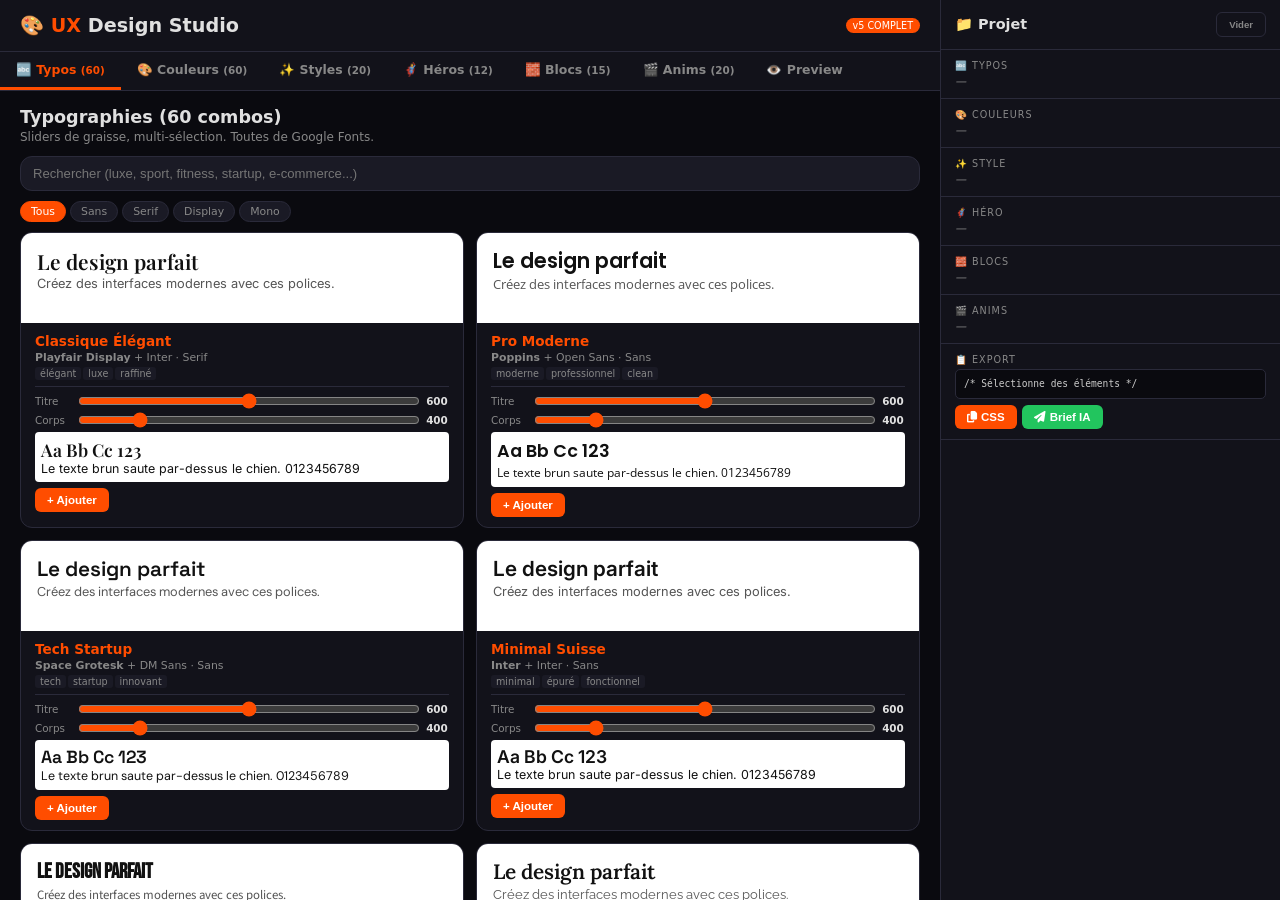
==== commit e21d9137: "UX Design Studio v5 COMPLET - 60 typos, 60 couleurs, 20 styles, 12 heros, 15 blocs, 20 anims, previe" ====
--- a/design-picker.html
+++ b/design-picker.html
@@ -1,460 +1,536 @@
 <!DOCTYPE html>
 <html lang="fr">
 <head>
-    <meta charset="UTF-8">
-    <meta name="viewport" content="width=device-width, initial-scale=1.0">
-    <title>🎨 UX Design Studio</title>
-    <link rel="stylesheet" href="https://cdnjs.cloudflare.com/ajax/libs/font-awesome/6.5.1/css/all.min.css">
-    <style>
-        :root{--bg:#0a0a0f;--bg2:#12121a;--bg3:#1a1a25;--border:#2a2a3a;--text:#e0e0e0;--text2:#888;--accent:#FF4D00;--accent2:#FF6B2C;--green:#22C55E;--radius:12px;}
-        *{margin:0;padding:0;box-sizing:border-box;}
-        body{font-family:system-ui,sans-serif;background:var(--bg);color:var(--text);}
-        .app{display:grid;grid-template-columns:1fr 360px;min-height:100vh;}
-        @media(max-width:1100px){.app{grid-template-columns:1fr;}.project-panel{position:fixed;bottom:0;left:0;right:0;height:54px;overflow:hidden;transition:height .3s;z-index:200;border-top:1px solid var(--border);border-left:none;}.project-panel.expanded{height:85vh;}.panel-toggle{display:flex!important;}}
-        .main{overflow-y:auto;max-height:100vh;}
-        .app-header{padding:16px 24px;background:var(--bg2);border-bottom:1px solid var(--border);position:sticky;top:0;z-index:50;display:flex;justify-content:space-between;align-items:center;}
-        .app-header h1{font-size:1.3rem;}.app-header h1 span{color:var(--accent);}
-        .header-badge{font-size:.65rem;background:var(--accent);color:#fff;padding:2px 8px;border-radius:100px;}
-        .tabs{display:flex;background:var(--bg2);border-bottom:1px solid var(--border);position:sticky;top:56px;z-index:49;overflow-x:auto;}
-        .tab{padding:11px 18px;font-weight:600;color:var(--text2);cursor:pointer;border-bottom:3px solid transparent;white-space:nowrap;font-size:.82rem;transition:.2s;}
-        .tab:hover{color:var(--text);}.tab.active{color:var(--accent);border-bottom-color:var(--accent);}
-        .section{display:none;padding:20px 24px;}.section.active{display:block;}
-        .section-title{font-size:1.15rem;margin-bottom:4px;}.section-desc{color:var(--text2);font-size:.8rem;margin-bottom:14px;}
-        .search-bar{width:100%;padding:10px 14px;background:var(--bg3);border:1px solid var(--border);border-radius:var(--radius);color:var(--text);font-size:.85rem;margin-bottom:12px;}.search-bar:focus{outline:none;border-color:var(--accent);}
-        .filters{display:flex;gap:5px;flex-wrap:wrap;margin-bottom:14px;}
-        .ftag{padding:4px 11px;background:var(--bg3);border:1px solid var(--border);border-radius:100px;font-size:.72rem;cursor:pointer;color:var(--text2);}.ftag:hover,.ftag.active{background:var(--accent);border-color:var(--accent);color:#fff;}
-        .btn{padding:7px 14px;border-radius:8px;border:none;font-size:.78rem;font-weight:600;cursor:pointer;display:inline-flex;align-items:center;gap:5px;transition:.2s;}
-        .btn-a{background:var(--accent);color:#fff;}.btn-a:hover{background:var(--accent2);}
-        .btn-g{background:var(--green);color:#fff;}
-        .btn-o{background:none;border:1px solid var(--border);color:var(--text2);}.btn-o:hover{border-color:var(--text);color:var(--text);}
-        .tag{font-size:.65rem;padding:2px 6px;background:var(--bg3);border-radius:3px;color:var(--text2);}
-        .tags{display:flex;gap:3px;flex-wrap:wrap;margin-bottom:6px;}
-
-        /* GRIDS */
-        .grid{display:grid;gap:16px;}
-        .g2{grid-template-columns:repeat(auto-fill,minmax(340px,1fr));}
-        .g3{grid-template-columns:repeat(auto-fill,minmax(300px,1fr));}
-
-        /* CARDS */
-        .card{background:var(--bg2);border:1px solid var(--border);border-radius:var(--radius);overflow:hidden;transition:.3s;}
-        .card:hover{border-color:var(--accent);}.card.sel{border-color:var(--green);box-shadow:0 0 0 2px rgba(34,197,94,.3);}
-        .card-visual{height:200px;overflow:hidden;position:relative;}
-        .card-info{padding:14px 16px;}
-        .card-name{font-weight:700;color:var(--accent);font-size:.92rem;margin-bottom:4px;}
-        .card-desc{font-size:.78rem;color:var(--text2);margin-bottom:6px;}
-        .card-meta{display:flex;gap:10px;font-size:.72rem;color:var(--text2);margin:6px 0;}
-        .card-actions{margin-top:8px;}
-
-        /* TYPO */
-        .typo-preview{padding:20px 18px;background:#fff;color:#111;min-height:100px;}
-        .typo-preview h2{font-size:1.5rem;margin-bottom:3px;line-height:1.2;}
-        .typo-preview p{font-size:.85rem;color:#555;line-height:1.4;}
-        .wr{display:flex;align-items:center;gap:6px;margin-bottom:5px;font-size:.78rem;}
-        .wr label{width:44px;color:var(--text2);font-size:.7rem;}
-        .wr input[type=range]{flex:1;accent-color:var(--accent);}
-        .wr .wv{width:26px;text-align:center;font-weight:600;font-size:.7rem;}
-        .wp{margin-top:5px;padding:8px;background:#fff;border-radius:5px;color:#111;}
-        .wc{margin-top:8px;padding-top:8px;border-top:1px solid var(--border);}
-
-        /* COLOR */
-        .cswatches{display:flex;height:44px;}
-        .csw{flex:1;cursor:pointer;position:relative;}
-        .csw:hover::after{content:attr(data-l);position:absolute;bottom:2px;left:50%;transform:translateX(-50%);background:rgba(0,0,0,.85);color:#fff;padding:1px 5px;border-radius:3px;font-size:.55rem;white-space:nowrap;}
-        .clive{padding:12px;}.clive-in{padding:12px;border-radius:8px;}
-        .hr{display:flex;align-items:center;gap:5px;margin-bottom:3px;font-size:.72rem;}
-        .hr .hl{width:54px;color:var(--text2);}.hr input[type=color]{width:24px;height:20px;border:none;border-radius:2px;cursor:pointer;padding:0;background:none;}
-        .hr .ht{width:68px;padding:2px 5px;background:var(--bg3);border:1px solid var(--border);border-radius:3px;color:var(--text);font-size:.7rem;font-family:monospace;}.hr .ht:focus{border-color:var(--accent);outline:none;}
-
-        /* PREVIEW */
-        .preview-frame{width:100%;border:1px solid var(--border);border-radius:var(--radius);overflow:hidden;background:#fff;min-height:700px;transition:max-width .3s;}
-        .ptoolbar{display:flex;gap:8px;margin-bottom:14px;align-items:center;flex-wrap:wrap;}
-        .psbtn{padding:5px 12px;background:var(--bg3);border:1px solid var(--border);border-radius:6px;color:var(--text2);cursor:pointer;font-size:.75rem;}.psbtn.active{border-color:var(--accent);color:var(--accent);}
-
-        /* PANEL */
-        .project-panel{background:var(--bg2);border-left:1px solid var(--border);overflow-y:auto;max-height:100vh;position:sticky;top:0;}
-        .panel-toggle{display:none;justify-content:center;padding:10px;cursor:pointer;font-weight:600;color:var(--accent);font-size:.82rem;}
-        .panel-header{padding:14px 16px;border-bottom:1px solid var(--border);display:flex;justify-content:space-between;align-items:center;}
-        .panel-header h2{font-size:.95rem;}
-        .ps{padding:12px 16px;border-bottom:1px solid var(--border);}
-        .ps-title{font-size:.65rem;text-transform:uppercase;letter-spacing:1px;color:var(--text2);margin-bottom:6px;}
-        .pi{background:var(--bg3);border-radius:6px;padding:8px 10px;margin-bottom:5px;display:flex;justify-content:space-between;align-items:center;}
-        .pi-name{font-weight:600;font-size:.78rem;}.pi-det{font-size:.65rem;color:var(--text2);}
-        .pi-rm{background:none;border:none;color:#EF4444;cursor:pointer;font-size:.8rem;}
-        .pe{color:var(--text2);font-size:.75rem;font-style:italic;}
-        .pcd{display:flex;gap:2px;margin-top:3px;}.pcdot{width:14px;height:14px;border-radius:50%;border:1px solid var(--border);}
-        .ebox{background:var(--bg);border-radius:6px;padding:10px;font-family:monospace;font-size:.65rem;line-height:1.4;white-space:pre-wrap;max-height:200px;overflow-y:auto;border:1px solid var(--border);color:#ccc;}
-        .eacts{display:flex;gap:6px;margin-top:8px;}
-        .toast{position:fixed;bottom:20px;left:50%;transform:translateX(-50%);background:var(--green);color:#fff;padding:9px 22px;border-radius:100px;font-size:.82rem;font-weight:600;opacity:0;transition:.3s;z-index:999;pointer-events:none;}.toast.show{opacity:1;}
-        @media(max-width:768px){.g2,.g3{grid-template-columns:1fr;}.section{padding:14px;}}
-        /* anim keyframes for preview */
-        @keyframes fadeUp{from{opacity:0;transform:translateY(30px);}to{opacity:1;transform:translateY(0);}}
-        @keyframes fadeIn{from{opacity:0;}to{opacity:1;}}
-        @keyframes slideL{from{opacity:0;transform:translateX(-40px);}to{opacity:1;transform:translateX(0);}}
-        @keyframes slideR{from{opacity:0;transform:translateX(40px);}to{opacity:1;transform:translateX(0);}}
-        @keyframes scaleIn{from{opacity:0;transform:scale(.85);}to{opacity:1;transform:scale(1);}}
-        @keyframes bounce{0%,100%{transform:translateY(0);}50%{transform:translateY(-8px);}}
-        @keyframes pulse{0%,100%{opacity:1;}50%{opacity:.6;}}
-        @keyframes float{0%,100%{transform:translateY(0);}50%{transform:translateY(-12px);}}
-        @keyframes shimmer{0%{background-position:-200% 0;}100%{background-position:200% 0;}}
-    </style>
+<meta charset="UTF-8">
+<meta name="viewport" content="width=device-width, initial-scale=1.0">
+<title>🎨 UX Design Studio</title>
+<link rel="stylesheet" href="https://cdnjs.cloudflare.com/ajax/libs/font-awesome/6.5.1/css/all.min.css">
+<style>
+:root{--bg:#0a0a0f;--bg2:#12121a;--bg3:#1a1a25;--border:#2a2a3a;--text:#e0e0e0;--text2:#888;--accent:#FF4D00;--accent2:#FF6B2C;--green:#22C55E;--R:12px}
+*{margin:0;padding:0;box-sizing:border-box}body{font-family:system-ui,sans-serif;background:var(--bg);color:var(--text)}
+.app{display:grid;grid-template-columns:1fr 340px;min-height:100vh}
+@media(max-width:1100px){.app{grid-template-columns:1fr}.PP{position:fixed;bottom:0;left:0;right:0;height:50px;overflow:hidden;transition:height .3s;z-index:200;border-top:1px solid var(--border);border-left:none}.PP.expanded{height:85vh}.pt{display:flex!important}}
+.M{overflow-y:auto;max-height:100vh}
+.AH{padding:14px 20px;background:var(--bg2);border-bottom:1px solid var(--border);position:sticky;top:0;z-index:50;display:flex;justify-content:space-between;align-items:center}
+.AH h1{font-size:1.2rem}.AH h1 span{color:var(--accent)}.badge{font-size:.6rem;background:var(--accent);color:#fff;padding:2px 7px;border-radius:100px}
+.tabs{display:flex;background:var(--bg2);border-bottom:1px solid var(--border);position:sticky;top:50px;z-index:49;overflow-x:auto}
+.tab{padding:10px 16px;font-weight:600;color:var(--text2);cursor:pointer;border-bottom:3px solid transparent;white-space:nowrap;font-size:.78rem;transition:.2s}.tab:hover{color:var(--text)}.tab.active{color:var(--accent);border-bottom-color:var(--accent)}
+.S{display:none;padding:16px 20px}.S.active{display:block}.ST{font-size:1.1rem;margin-bottom:3px}.SD{color:var(--text2);font-size:.75rem;margin-bottom:12px}
+.SB{width:100%;padding:9px 12px;background:var(--bg3);border:1px solid var(--border);border-radius:var(--R);color:var(--text);font-size:.82rem;margin-bottom:10px}.SB:focus{outline:none;border-color:var(--accent)}
+.F{display:flex;gap:4px;flex-wrap:wrap;margin-bottom:10px}
+.ft{padding:3px 10px;background:var(--bg3);border:1px solid var(--border);border-radius:100px;font-size:.68rem;cursor:pointer;color:var(--text2)}.ft:hover,.ft.a{background:var(--accent);border-color:var(--accent);color:#fff}
+.btn{padding:6px 12px;border-radius:6px;border:none;font-size:.72rem;font-weight:600;cursor:pointer;display:inline-flex;align-items:center;gap:4px;transition:.2s}
+.ba{background:var(--accent);color:#fff}.ba:hover{background:var(--accent2)}.bg{background:var(--green);color:#fff}.bo{background:none;border:1px solid var(--border);color:var(--text2)}.bo:hover{border-color:var(--text);color:var(--text)}
+.tag{font-size:.6rem;padding:1px 5px;background:var(--bg3);border-radius:3px;color:var(--text2)}.tags{display:flex;gap:2px;flex-wrap:wrap;margin-bottom:4px}
+.G{display:grid;gap:12px}.G2{grid-template-columns:repeat(auto-fill,minmax(300px,1fr))}.G3{grid-template-columns:repeat(auto-fill,minmax(260px,1fr))}
+.C{background:var(--bg2);border:1px solid var(--border);border-radius:var(--R);overflow:hidden;transition:.3s}.C:hover{border-color:var(--accent)}.C.sel{border-color:var(--green);box-shadow:0 0 0 2px rgba(34,197,94,.3)}
+.CV{height:180px;overflow:hidden}.CI{padding:10px 14px}.CN{font-weight:700;color:var(--accent);font-size:.85rem;margin-bottom:2px}.CD{font-size:.7rem;color:var(--text2);margin-bottom:4px}
+.CA{margin-top:6px}
+/* Typo specific */
+.TP{padding:16px;background:#fff;color:#111;min-height:90px}.TP h2{font-size:1.3rem;margin-bottom:2px;line-height:1.2}.TP p{font-size:.8rem;color:#555;line-height:1.3}
+.wr{display:flex;align-items:center;gap:5px;margin-bottom:3px;font-size:.72rem}.wr label{width:38px;color:var(--text2);font-size:.65rem}.wr input[type=range]{flex:1;accent-color:var(--accent)}.wr .wv{width:24px;text-align:center;font-weight:600;font-size:.65rem}
+.wp{margin-top:4px;padding:6px;background:#fff;border-radius:4px;color:#111}.wc{margin-top:6px;padding-top:6px;border-top:1px solid var(--border)}
+/* Color specific */
+.CS{display:flex;height:36px}.cw{flex:1;cursor:pointer;position:relative}.cw:hover::after{content:attr(data-l);position:absolute;bottom:1px;left:50%;transform:translateX(-50%);background:rgba(0,0,0,.85);color:#fff;padding:1px 4px;border-radius:2px;font-size:.5rem;white-space:nowrap}
+.CL{padding:10px}.CLI{padding:10px;border-radius:6px}.CLI h3{font-size:.9rem;margin-bottom:3px}.CLI p{font-size:.72rem;opacity:.8;margin-bottom:6px}.CLI button{padding:5px 14px;border:none;border-radius:5px;font-weight:600;font-size:.72rem;cursor:pointer}
+.hr{display:flex;align-items:center;gap:4px;margin-bottom:2px;font-size:.65rem}.hr .hl{width:48px;color:var(--text2)}.hr input[type=color]{width:20px;height:16px;border:none;border-radius:2px;cursor:pointer;padding:0;background:none}.hr .ht{width:62px;padding:1px 4px;background:var(--bg3);border:1px solid var(--border);border-radius:2px;color:var(--text);font-size:.65rem;font-family:monospace}.hr .ht:focus{border-color:var(--accent);outline:none}
+/* Preview */
+.PF{width:100%;border:1px solid var(--border);border-radius:var(--R);overflow:hidden;background:#fff;min-height:700px;transition:max-width .3s}
+.PTB{display:flex;gap:6px;margin-bottom:10px;flex-wrap:wrap}.psb{padding:4px 10px;background:var(--bg3);border:1px solid var(--border);border-radius:5px;color:var(--text2);cursor:pointer;font-size:.7rem}.psb.a{border-color:var(--accent);color:var(--accent)}
+/* Panel */
+.PP{background:var(--bg2);border-left:1px solid var(--border);overflow-y:auto;max-height:100vh;position:sticky;top:0}
+.pt{display:none;justify-content:center;padding:8px;cursor:pointer;font-weight:600;color:var(--accent);font-size:.78rem}
+.PH{padding:12px 14px;border-bottom:1px solid var(--border);display:flex;justify-content:space-between;align-items:center}.PH h2{font-size:.9rem}
+.PS{padding:10px 14px;border-bottom:1px solid var(--border)}.PST{font-size:.6rem;text-transform:uppercase;letter-spacing:1px;color:var(--text2);margin-bottom:4px}
+.pi{background:var(--bg3);border-radius:5px;padding:6px 8px;margin-bottom:4px;display:flex;justify-content:space-between;align-items:center}.pin{font-weight:600;font-size:.72rem}.pid{font-size:.6rem;color:var(--text2)}.pir{background:none;border:none;color:#EF4444;cursor:pointer;font-size:.75rem}
+.pe{color:var(--text2);font-size:.7rem;font-style:italic}.pcd{display:flex;gap:2px;margin-top:2px}.pcdot{width:12px;height:12px;border-radius:50%;border:1px solid var(--border)}
+.EB{background:var(--bg);border-radius:5px;padding:8px;font-family:monospace;font-size:.6rem;line-height:1.3;white-space:pre-wrap;max-height:180px;overflow-y:auto;border:1px solid var(--border);color:#ccc}
+.EA{display:flex;gap:5px;margin-top:6px}
+.toast{position:fixed;bottom:18px;left:50%;transform:translateX(-50%);background:var(--green);color:#fff;padding:8px 20px;border-radius:100px;font-size:.8rem;font-weight:600;opacity:0;transition:.3s;z-index:999;pointer-events:none}.toast.show{opacity:1}
+@media(max-width:768px){.G2,.G3{grid-template-columns:1fr}.S{padding:10px}}
+@keyframes fadeUp{from{opacity:0;transform:translateY(30px)}to{opacity:1;transform:translateY(0)}}
+@keyframes fadeIn{from{opacity:0}to{opacity:1}}
+@keyframes slideL{from{opacity:0;transform:translateX(-40px)}to{opacity:1;transform:translateX(0)}}
+@keyframes slideR{from{opacity:0;transform:translateX(40px)}to{opacity:1;transform:translateX(0)}}
+@keyframes scaleIn{from{opacity:0;transform:scale(.85)}to{opacity:1;transform:scale(1)}}
+@keyframes bounce{0%,100%{transform:translateY(0)}50%{transform:translateY(-8px)}}
+@keyframes pulse{0%,100%{opacity:1}50%{opacity:.6}}
+@keyframes float{0%,100%{transform:translateY(0)}50%{transform:translateY(-12px)}}
+@keyframes shimmer{0%{background-position:-200% 0}100%{background-position:200% 0}}
+@keyframes slideDown{from{opacity:0;transform:translateY(-30px)}to{opacity:1;transform:translateY(0)}}
+@keyframes rotateIn{from{opacity:0;transform:rotate(-10deg) scale(.9)}to{opacity:1;transform:rotate(0) scale(1)}}
+@keyframes blurIn{from{opacity:0;filter:blur(10px)}to{opacity:1;filter:blur(0)}}
+@keyframes swing{0%,100%{transform:rotate(0)}25%{transform:rotate(3deg)}75%{transform:rotate(-3deg)}}
+@keyframes typewriter{from{width:0}to{width:100%}}
+@keyframes gradientShift{0%{background-position:0% 50%}50%{background-position:100% 50%}100%{background-position:0% 50%}}
+@keyframes wobble{0%,100%{transform:translateX(0)}15%{transform:translateX(-12px)}30%{transform:translateX(8px)}45%{transform:translateX(-5px)}60%{transform:translateX(3px)}}
+@keyframes flipIn{from{opacity:0;transform:perspective(400px) rotateY(90deg)}to{opacity:1;transform:perspective(400px) rotateY(0)}}
+@keyframes elastic{0%{transform:scale(0)}55%{transform:scale(1.1)}70%{transform:scale(.95)}100%{transform:scale(1)}}
+@keyframes slideUp{from{transform:translateY(100%);opacity:0}to{transform:translateY(0);opacity:1}}
+@keyframes fadeLeft{from{opacity:0;transform:translateX(30px)}to{opacity:1;transform:translateX(0)}}
+@keyframes glow{0%,100%{box-shadow:0 0 5px rgba(255,77,0,.3)}50%{box-shadow:0 0 20px rgba(255,77,0,.6)}}
+@keyframes shake{0%,100%{transform:translateX(0)}10%,30%,50%,70%,90%{transform:translateX(-4px)}20%,40%,60%,80%{transform:translateX(4px)}}
+@keyframes countUp{from{opacity:0;transform:translateY(20px)}to{opacity:1;transform:translateY(0)}}
+</style>
 </head>
 <body>
 <div class="app">
-<div class="main">
-    <header class="app-header">
-        <h1>🎨 <span>UX</span> Design Studio</h1>
-        <span class="header-badge">v4 — Complet</span>
-    </header>
-    <div class="tabs">
-        <div class="tab active" onclick="showTab('typo',this)">🔤 Typos</div>
-        <div class="tab" onclick="showTab('colors',this)">🎨 Couleurs</div>
-        <div class="tab" onclick="showTab('styles',this)">✨ Styles</div>
-        <div class="tab" onclick="showTab('heroes',this)">🦸 Héros</div>
-        <div class="tab" onclick="showTab('blocks',this)">🧱 Blocs</div>
-        <div class="tab" onclick="showTab('anims',this)">🎬 Animations</div>
-        <div class="tab" onclick="showTab('preview',this)">👁️ Preview</div>
-    </div>
-
-    <!-- TYPO -->
-    <div class="section active" id="sec-typo">
-        <h2 class="section-title">Typographies</h2>
-        <p class="section-desc">Ajuste les graisses avec les sliders, ajoute au projet.</p>
-        <input class="search-bar" placeholder="Rechercher (luxe, sport, fitness, startup...)" oninput="renderTypos(this.value)">
-        <div class="filters" id="tf">
-            <span class="ftag active" data-c="all" onclick="setTCat(this)">Tous</span>
-            <span class="ftag" data-c="Sans" onclick="setTCat(this)">Sans</span>
-            <span class="ftag" data-c="Serif" onclick="setTCat(this)">Serif</span>
-            <span class="ftag" data-c="Display" onclick="setTCat(this)">Display</span>
-        </div>
-        <div class="grid g2" id="typo-grid"></div>
-    </div>
-
-    <!-- COLORS -->
-    <div class="section" id="sec-colors">
-        <h2 class="section-title">Palettes de couleurs</h2>
-        <p class="section-desc">Clique sur les color pickers pour personnaliser chaque couleur.</p>
-        <input class="search-bar" placeholder="Rechercher (e-commerce, fitness, luxe...)" oninput="renderColors(this.value)">
-        <div class="grid g3" id="color-grid"></div>
-    </div>
-
-    <!-- STYLES -->
-    <div class="section" id="sec-styles">
-        <h2 class="section-title">Styles UI</h2>
-        <p class="section-desc">Chaque style a un visuel. Clique pour ajouter au projet.</p>
-        <input class="search-bar" placeholder="Rechercher (glass, brutal, néon...)" oninput="renderStyles(this.value)">
-        <div class="grid g2" id="style-grid"></div>
-    </div>
-
-    <!-- HEROES -->
-    <div class="section" id="sec-heroes">
-        <h2 class="section-title">Sections Héro</h2>
-        <p class="section-desc">Le premier écran que voit ton visiteur. Choisis un layout.</p>
-        <input class="search-bar" placeholder="Rechercher (centré, split, vidéo...)" oninput="renderHeroes(this.value)">
-        <div class="grid g2" id="hero-grid"></div>
-    </div>
-
-    <!-- BLOCKS -->
-    <div class="section" id="sec-blocks">
-        <h2 class="section-title">Blocs de contenu</h2>
-        <p class="section-desc">Les sections qui composent ta page. Ajoute-en plusieurs.</p>
-        <input class="search-bar" placeholder="Rechercher (features, prix, témoignages...)" oninput="renderBlocks(this.value)">
-        <div class="grid g2" id="block-grid"></div>
-    </div>
-
-    <!-- ANIMATIONS -->
-    <div class="section" id="sec-anims">
-        <h2 class="section-title">Animations</h2>
-        <p class="section-desc">Choisis les animations pour tes sections. Clique "Rejouer" pour voir l'effet.</p>
-        <div class="grid g3" id="anim-grid"></div>
-    </div>
-
-    <!-- PREVIEW -->
-    <div class="section" id="sec-preview">
-        <h2 class="section-title">👁️ Preview combinée</h2>
-        <p class="section-desc">Tout ce que tu as sélectionné, combiné sur une vraie page.</p>
-        <div class="ptoolbar">
-            <button class="psbtn active" onclick="setPSize(this,'100%')">💻 Desktop</button>
-            <button class="psbtn" onclick="setPSize(this,'768px')">📱 Tablette</button>
-            <button class="psbtn" onclick="setPSize(this,'375px')">📱 Mobile</button>
-        </div>
-        <div class="preview-frame" id="preview-frame"></div>
-    </div>
+<div class="M">
+<header class="AH"><h1>🎨 <span>UX</span> Design Studio</h1><span class="badge">v5 COMPLET</span></header>
+<div class="tabs">
+<div class="tab active" onclick="showTab('typo',this)">🔤 Typos <small>(60)</small></div>
+<div class="tab" onclick="showTab('colors',this)">🎨 Couleurs <small>(60)</small></div>
+<div class="tab" onclick="showTab('styles',this)">✨ Styles <small>(20)</small></div>
+<div class="tab" onclick="showTab('heroes',this)">🦸 Héros <small>(12)</small></div>
+<div class="tab" onclick="showTab('blocks',this)">🧱 Blocs <small>(15)</small></div>
+<div class="tab" onclick="showTab('anims',this)">🎬 Anims <small>(20)</small></div>
+<div class="tab" onclick="showTab('preview',this)">👁️ Preview</div>
 </div>
 
-<!-- PANEL -->
-<aside class="project-panel" id="panel">
-    <div class="panel-toggle" onclick="document.getElementById('panel').classList.toggle('expanded')">▲ Mon projet ▲</div>
-    <div class="panel-header"><h2>📁 Mon Projet</h2><button class="btn btn-o" onclick="clearAll()" style="font-size:.65rem;">Vider tout</button></div>
-    <div class="ps"><div class="ps-title">🔤 Typos</div><div id="p-typos"><div class="pe">—</div></div></div>
-    <div class="ps"><div class="ps-title">🎨 Couleurs</div><div id="p-colors"><div class="pe">—</div></div></div>
-    <div class="ps"><div class="ps-title">✨ Style</div><div id="p-styles"><div class="pe">—</div></div></div>
-    <div class="ps"><div class="ps-title">🦸 Héro</div><div id="p-heroes"><div class="pe">—</div></div></div>
-    <div class="ps"><div class="ps-title">🧱 Blocs</div><div id="p-blocks"><div class="pe">—</div></div></div>
-    <div class="ps"><div class="ps-title">🎬 Animation</div><div id="p-anims"><div class="pe">—</div></div></div>
-    <div class="ps">
-        <div class="ps-title">📋 Export</div>
-        <div class="ebox" id="export-css">/* Sélectionne des éléments */</div>
-        <div class="eacts">
-            <button class="btn btn-a" onclick="copyCSS()"><i class="fa-solid fa-copy"></i> CSS</button>
-            <button class="btn btn-g" onclick="copyBrief()"><i class="fa-solid fa-paper-plane"></i> Brief IA</button>
-        </div>
-    </div>
+<div class="S active" id="sec-typo"><h2 class="ST">Typographies (60 combos)</h2><p class="SD">Sliders de graisse, multi-sélection. Toutes de Google Fonts.</p>
+<input class="SB" placeholder="Rechercher (luxe, sport, fitness, startup, e-commerce...)" oninput="rT(this.value)">
+<div class="F" id="tf"><span class="ft a" data-c="all" onclick="stc(this)">Tous</span><span class="ft" data-c="Sans" onclick="stc(this)">Sans</span><span class="ft" data-c="Serif" onclick="stc(this)">Serif</span><span class="ft" data-c="Display" onclick="stc(this)">Display</span><span class="ft" data-c="Mono" onclick="stc(this)">Mono</span></div>
+<div class="G G2" id="tg"></div></div>
+
+<div class="S" id="sec-colors"><h2 class="ST">Palettes de couleurs (60)</h2><p class="SD">Color pickers éditables. Personnalise chaque couleur.</p>
+<input class="SB" placeholder="Rechercher (fitness, luxe, bio, tech, food...)" oninput="rC(this.value)">
+<div class="G G3" id="cg"></div></div>
+
+<div class="S" id="sec-styles"><h2 class="ST">Styles UI (20)</h2><p class="SD">Chaque style a un visuel CSS live.</p>
+<input class="SB" placeholder="Rechercher (glass, brutal, néon, gradient...)" oninput="rS(this.value)">
+<div class="G G2" id="sg"></div></div>
+
+<div class="S" id="sec-heroes"><h2 class="ST">Sections Héro (12)</h2><p class="SD">Le premier écran de ta page.</p>
+<input class="SB" placeholder="Rechercher (centré, split, dark, stats...)" oninput="rH(this.value)">
+<div class="G G2" id="hg"></div></div>
+
+<div class="S" id="sec-blocks"><h2 class="ST">Blocs de contenu (15)</h2><p class="SD">Les sections qui composent ta page.</p>
+<input class="SB" placeholder="Rechercher (features, prix, FAQ, témoignages...)" oninput="rB(this.value)">
+<div class="G G2" id="bg2"></div></div>
+
+<div class="S" id="sec-anims"><h2 class="ST">Animations (20)</h2><p class="SD">Clique "Rejouer" pour voir l'effet.</p>
+<div class="G G3" id="ag"></div></div>
+
+<div class="S" id="sec-preview"><h2 class="ST">👁️ Preview combinée</h2><p class="SD">Toutes tes sélections combinées sur une vraie page.</p>
+<div class="PTB"><button class="psb a" onclick="spz(this,'100%')">💻 Desktop</button><button class="psb" onclick="spz(this,'768px')">📱 Tablette</button><button class="psb" onclick="spz(this,'375px')">📱 Mobile</button></div>
+<div class="PF" id="pf"></div></div>
+</div>
+
+<aside class="PP" id="panel">
+<div class="pt" onclick="document.getElementById('panel').classList.toggle('expanded')">▲ Mon projet ▲</div>
+<div class="PH"><h2>📁 Projet</h2><button class="btn bo" onclick="clr()" style="font-size:.6rem">Vider</button></div>
+<div class="PS"><div class="PST">🔤 Typos</div><div id="pt2"><div class="pe">—</div></div></div>
+<div class="PS"><div class="PST">🎨 Couleurs</div><div id="pc"><div class="pe">—</div></div></div>
+<div class="PS"><div class="PST">✨ Style</div><div id="ps2"><div class="pe">—</div></div></div>
+<div class="PS"><div class="PST">🦸 Héro</div><div id="ph"><div class="pe">—</div></div></div>
+<div class="PS"><div class="PST">🧱 Blocs</div><div id="pb"><div class="pe">—</div></div></div>
+<div class="PS"><div class="PST">🎬 Anims</div><div id="pa"><div class="pe">—</div></div></div>
+<div class="PS"><div class="PST">📋 Export</div><div class="EB" id="ex">/* Sélectionne des éléments */</div>
+<div class="EA"><button class="btn ba" onclick="cpCSS()"><i class="fa-solid fa-copy"></i> CSS</button><button class="btn bg" onclick="cpBrief()"><i class="fa-solid fa-paper-plane"></i> Brief IA</button></div></div>
 </aside>
 </div>
 <div class="toast" id="toast"></div>
 
 <script>
-// ==================== DATA ====================
-
-const TYPOS=[
-{id:1,name:"Classique Élégant",cat:"Serif + Sans",h:"Playfair Display",b:"Inter",mood:"élégant, luxe, raffiné",best:"Luxe, mode, spa",css:"@import url('https://fonts.googleapis.com/css2?family=Inter:wght@300;400;500;600;700&family=Playfair+Display:wght@400;500;600;700&display=swap');"},
-{id:2,name:"Pro Moderne",cat:"Sans + Sans",h:"Poppins",b:"Open Sans",mood:"moderne, professionnel, clean",best:"SaaS, corporate, startup",css:"@import url('https://fonts.googleapis.com/css2?family=Open+Sans:wght@300;400;500;600;700&family=Poppins:wght@400;500;600;700&display=swap');"},
-{id:3,name:"Tech Startup",cat:"Sans + Sans",h:"Space Grotesk",b:"DM Sans",mood:"tech, startup, innovant",best:"Tech, SaaS, IA",css:"@import url('https://fonts.googleapis.com/css2?family=DM+Sans:wght@400;500;700&family=Space+Grotesk:wght@400;500;600;700&display=swap');"},
-{id:5,name:"Minimal Suisse",cat:"Sans + Sans",h:"Inter",b:"Inter",mood:"minimal, épuré, fonctionnel",best:"Dashboards, admin, docs",css:"@import url('https://fonts.googleapis.com/css2?family=Inter:wght@300;400;500;600;700&display=swap');"},
-{id:7,name:"Impact Bold",cat:"Display + Sans",h:"Bebas Neue",b:"Source Sans 3",mood:"impact, puissant, dramatique",best:"Marketing, événements",css:"@import url('https://fonts.googleapis.com/css2?family=Bebas+Neue&family=Source+Sans+3:wght@300;400;500;600;700&display=swap');"},
-{id:8,name:"Bien-être",cat:"Serif + Sans",h:"Lora",b:"Raleway",mood:"calme, naturel, zen",best:"Santé, yoga, bio",css:"@import url('https://fonts.googleapis.com/css2?family=Lora:wght@400;500;600;700&family=Raleway:wght@300;400;500;600;700&display=swap');"},
-{id:11,name:"Géométrique Moderne",cat:"Sans + Sans",h:"Outfit",b:"Work Sans",mood:"géométrique, équilibré",best:"Portfolios, agences",css:"@import url('https://fonts.googleapis.com/css2?family=Outfit:wght@300;400;500;600;700&family=Work+Sans:wght@300;400;500;600;700&display=swap');"},
-{id:12,name:"Luxe Serif",cat:"Serif + Sans",h:"Cormorant",b:"Montserrat",mood:"luxe, haut de gamme",best:"Mode luxe, bijouterie",css:"@import url('https://fonts.googleapis.com/css2?family=Cormorant:wght@400;500;600;700&family=Montserrat:wght@300;400;500;600;700&display=swap');"},
-{id:13,name:"SaaS Friendly",cat:"Sans + Sans",h:"Plus Jakarta Sans",b:"Plus Jakarta Sans",mood:"amical, moderne, propre",best:"SaaS, apps web",css:"@import url('https://fonts.googleapis.com/css2?family=Plus+Jakarta+Sans:wght@300;400;500;600;700&display=swap');"},
-{id:18,name:"Mode Avant-garde",cat:"Sans + Sans",h:"Syne",b:"Manrope",mood:"mode, audacieux, avant-garde",best:"Mode, agences créa",css:"@import url('https://fonts.googleapis.com/css2?family=Manrope:wght@300;400;500;600;700&family=Syne:wght@400;500;600;700&display=swap');"},
-{id:40,name:"E-commerce Clean",cat:"Sans + Sans",h:"Rubik",b:"Nunito Sans",mood:"e-commerce, propre, vente",best:"Boutique en ligne, retail",css:"@import url('https://fonts.googleapis.com/css2?family=Nunito+Sans:wght@300;400;500;600;700&family=Rubik:wght@300;400;500;600;700&display=swap');"},
-{id:49,name:"Sport / Fitness",cat:"Sans + Sans",h:"Barlow Condensed",b:"Barlow",mood:"sport, fitness, athlétique",best:"Sport, fitness, salle",css:"@import url('https://fonts.googleapis.com/css2?family=Barlow+Condensed:wght@400;500;600;700&family=Barlow:wght@300;400;500;600;700&display=swap');"},
-{id:57,name:"Gen Z Brutal",cat:"Display + Sans",h:"Anton",b:"Epilogue",mood:"brutal, fort, street",best:"Streetwear, Gen Z",css:"@import url('https://fonts.googleapis.com/css2?family=Anton&family=Epilogue:wght@400;500;600;700&display=swap');"},
-{id:60,name:"Éditorial Chic",cat:"Serif + Sans",h:"DM Serif Display",b:"DM Sans",mood:"éditorial, magazine, chic",best:"Blog, magazine, media",css:"@import url('https://fonts.googleapis.com/css2?family=DM+Sans:wght@400;500;700&family=DM+Serif+Display&display=swap');"},
+// ===================== 60 TYPOS =====================
+const T=[
+{id:1,n:"Classique Élégant",c:"Serif",h:"Playfair Display",b:"Inter",m:"élégant, luxe, raffiné",u:"family=Inter:wght@300;400;500;600;700&family=Playfair+Display:wght@400;500;600;700"},
+{id:2,n:"Pro Moderne",c:"Sans",h:"Poppins",b:"Open Sans",m:"moderne, professionnel, clean",u:"family=Open+Sans:wght@300;400;500;600;700&family=Poppins:wght@400;500;600;700"},
+{id:3,n:"Tech Startup",c:"Sans",h:"Space Grotesk",b:"DM Sans",m:"tech, startup, innovant",u:"family=DM+Sans:wght@400;500;700&family=Space+Grotesk:wght@400;500;600;700"},
+{id:4,n:"Minimal Suisse",c:"Sans",h:"Inter",b:"Inter",m:"minimal, épuré, fonctionnel",u:"family=Inter:wght@300;400;500;600;700"},
+{id:5,n:"Impact Bold",c:"Display",h:"Bebas Neue",b:"Source Sans 3",m:"impact, puissant, dramatique",u:"family=Bebas+Neue&family=Source+Sans+3:wght@300;400;500;600;700"},
+{id:6,n:"Bien-être Zen",c:"Serif",h:"Lora",b:"Raleway",m:"calme, naturel, zen, yoga",u:"family=Lora:wght@400;500;600;700&family=Raleway:wght@300;400;500;600;700"},
+{id:7,n:"Géométrique",c:"Sans",h:"Outfit",b:"Work Sans",m:"géométrique, équilibré, moderne",u:"family=Outfit:wght@300;400;500;600;700&family=Work+Sans:wght@300;400;500;600;700"},
+{id:8,n:"Luxe Serif",c:"Serif",h:"Cormorant",b:"Montserrat",m:"luxe, haut de gamme, bijouterie",u:"family=Cormorant:wght@400;500;600;700&family=Montserrat:wght@300;400;500;600;700"},
+{id:9,n:"SaaS Friendly",c:"Sans",h:"Plus Jakarta Sans",b:"Plus Jakarta Sans",m:"amical, moderne, app web",u:"family=Plus+Jakarta+Sans:wght@300;400;500;600;700"},
+{id:10,n:"Mode Avant-garde",c:"Sans",h:"Syne",b:"Manrope",m:"mode, audacieux, avant-garde",u:"family=Manrope:wght@300;400;500;600;700&family=Syne:wght@400;500;600;700"},
+{id:11,n:"E-commerce Clean",c:"Sans",h:"Rubik",b:"Nunito Sans",m:"e-commerce, propre, vente",u:"family=Nunito+Sans:wght@300;400;500;600;700&family=Rubik:wght@300;400;500;600;700"},
+{id:12,n:"Sport Fitness",c:"Sans",h:"Barlow Condensed",b:"Barlow",m:"sport, fitness, athlétique, gym",u:"family=Barlow+Condensed:wght@400;500;600;700&family=Barlow:wght@300;400;500;600;700"},
+{id:13,n:"Gen Z Brutal",c:"Display",h:"Anton",b:"Epilogue",m:"brutal, fort, street, Gen Z",u:"family=Anton&family=Epilogue:wght@400;500;600;700"},
+{id:14,n:"Éditorial Chic",c:"Serif",h:"DM Serif Display",b:"DM Sans",m:"éditorial, magazine, chic, blog",u:"family=DM+Sans:wght@400;500;700&family=DM+Serif+Display"},
+{id:15,n:"Futuriste",c:"Sans",h:"Orbitron",b:"Exo 2",m:"futuriste, sci-fi, tech, gaming",u:"family=Exo+2:wght@300;400;500;600;700&family=Orbitron:wght@400;500;600;700"},
+{id:16,n:"Artisanal Warm",c:"Serif",h:"Libre Baskerville",b:"Karla",m:"artisanal, chaleureux, authentique",u:"family=Karla:wght@300;400;500;600;700&family=Libre+Baskerville:wght@400;700"},
+{id:17,n:"Corporate Solid",c:"Sans",h:"IBM Plex Sans",b:"IBM Plex Sans",m:"corporate, fiable, sérieux",u:"family=IBM+Plex+Sans:wght@300;400;500;600;700"},
+{id:18,n:"Playful Fun",c:"Display",h:"Fredoka",b:"Nunito",m:"fun, joyeux, enfantin, coloré",u:"family=Fredoka:wght@400;500;600;700&family=Nunito:wght@300;400;500;600;700"},
+{id:19,n:"Luxe Minimalist",c:"Serif",h:"Bodoni Moda",b:"Jost",m:"luxe, minimaliste, premium",u:"family=Bodoni+Moda:wght@400;500;600;700&family=Jost:wght@300;400;500;600;700"},
+{id:20,n:"Gaming Bold",c:"Display",h:"Russo One",b:"Chakra Petch",m:"gaming, esport, action",u:"family=Chakra+Petch:wght@300;400;500;600;700&family=Russo+One"},
+{id:21,n:"Startup Fresh",c:"Sans",h:"Albert Sans",b:"Albert Sans",m:"startup, frais, dynamique",u:"family=Albert+Sans:wght@300;400;500;600;700"},
+{id:22,n:"Vintage Rétro",c:"Serif",h:"Abril Fatface",b:"Merriweather",m:"rétro, vintage, nostalgique",u:"family=Abril+Fatface&family=Merriweather:wght@300;400;700"},
+{id:23,n:"Blog Lisible",c:"Serif",h:"Bitter",b:"Source Sans 3",m:"blog, lisible, confortable",u:"family=Bitter:wght@400;500;600;700&family=Source+Sans+3:wght@300;400;500;600;700"},
+{id:24,n:"Portfolio Créa",c:"Sans",h:"Unbounded",b:"Inter",m:"créatif, portfolio, artiste",u:"family=Inter:wght@300;400;500;600;700&family=Unbounded:wght@400;500;600;700"},
+{id:25,n:"Santé Nature",c:"Sans",h:"Quicksand",b:"Quicksand",m:"santé, nature, bio, organique",u:"family=Quicksand:wght@300;400;500;600;700"},
+{id:26,n:"News Journal",c:"Serif",h:"Noto Serif",b:"Noto Sans",m:"journal, news, presse, media",u:"family=Noto+Sans:wght@300;400;500;600;700&family=Noto+Serif:wght@400;500;600;700"},
+{id:27,n:"Immobilier Pro",c:"Sans",h:"Lexend",b:"Lexend",m:"immobilier, pro, confiance",u:"family=Lexend:wght@300;400;500;600;700"},
+{id:28,n:"Food & Resto",c:"Display",h:"Lobster",b:"Lato",m:"food, restaurant, chaleureux",u:"family=Lato:wght@300;400;700&family=Lobster"},
+{id:29,n:"Finance Trust",c:"Serif",h:"Fraunces",b:"Commissioner",m:"finance, banque, investissement",u:"family=Commissioner:wght@300;400;500;600;700&family=Fraunces:wght@400;500;600;700"},
+{id:30,n:"Lifestyle Soft",c:"Sans",h:"Josefin Sans",b:"Mulish",m:"lifestyle, doux, féminin",u:"family=Josefin+Sans:wght@300;400;500;600;700&family=Mulish:wght@300;400;500;600;700"},
+{id:31,n:"Architecte",c:"Sans",h:"Archivo",b:"Archivo",m:"architecture, structuré, géo",u:"family=Archivo:wght@300;400;500;600;700"},
+{id:32,n:"Travel Adventure",c:"Display",h:"Righteous",b:"Open Sans",m:"voyage, aventure, outdoor",u:"family=Open+Sans:wght@300;400;500;600;700&family=Righteous"},
+{id:33,n:"Éducation Clair",c:"Sans",h:"Nunito",b:"Nunito",m:"éducation, clair, pédagogique",u:"family=Nunito:wght@300;400;500;600;700"},
+{id:34,n:"Dashboard Pro",c:"Mono",h:"JetBrains Mono",b:"Inter",m:"dashboard, code, dev, données",u:"family=Inter:wght@300;400;500;600;700&family=JetBrains+Mono:wght@400;500;600;700"},
+{id:35,n:"Beauty Spa",c:"Serif",h:"Spectral",b:"Figtree",m:"beauté, spa, cosmétique",u:"family=Figtree:wght@300;400;500;600;700&family=Spectral:wght@300;400;500;600;700"},
+{id:36,n:"Crypto Web3",c:"Sans",h:"Space Mono",b:"Space Grotesk",m:"crypto, web3, blockchain",u:"family=Space+Grotesk:wght@400;500;600;700&family=Space+Mono:wght@400;700"},
+{id:37,n:"Kids Cartoon",c:"Display",h:"Boogaloo",b:"Comic Neue",m:"enfants, cartoon, amusant",u:"family=Boogaloo&family=Comic+Neue:wght@300;400;700"},
+{id:38,n:"Mariage Élégant",c:"Serif",h:"Great Vibes",b:"Cormorant",m:"mariage, invitation, romantique",u:"family=Cormorant:wght@300;400;500;600;700&family=Great+Vibes"},
+{id:39,n:"Musique Rock",c:"Display",h:"Permanent Marker",b:"Roboto",m:"musique, rock, punk, festival",u:"family=Permanent+Marker&family=Roboto:wght@300;400;500;700"},
+{id:40,n:"App Mobile",c:"Sans",h:"Figtree",b:"Figtree",m:"app, mobile, UI, interface",u:"family=Figtree:wght@300;400;500;600;700"},
+{id:41,n:"Juridique",c:"Serif",h:"Crimson Text",b:"Source Sans 3",m:"juridique, avocat, cabinet",u:"family=Crimson+Text:wght@400;600;700&family=Source+Sans+3:wght@300;400;500;600;700"},
+{id:42,n:"Podcast Audio",c:"Sans",h:"Red Hat Display",b:"Red Hat Text",m:"podcast, audio, media",u:"family=Red+Hat+Display:wght@400;500;600;700&family=Red+Hat+Text:wght@300;400;500;600;700"},
+{id:43,n:"Auto Moto",c:"Sans",h:"Teko",b:"Titillium Web",m:"auto, moto, sport mécanique",u:"family=Teko:wght@300;400;500;600;700&family=Titillium+Web:wght@300;400;500;600;700"},
+{id:44,n:"Médical",c:"Sans",h:"Atkinson Hyperlegible",b:"Atkinson Hyperlegible",m:"médical, accessible, lisible",u:"family=Atkinson+Hyperlegible:wght@400;700"},
+{id:45,n:"Mode Luxe",c:"Serif",h:"Italiana",b:"Raleway",m:"haute couture, luxe, fashion",u:"family=Italiana&family=Raleway:wght@300;400;500;600;700"},
+{id:46,n:"Eco Green",c:"Sans",h:"Maven Pro",b:"Maven Pro",m:"écologie, green, durable",u:"family=Maven+Pro:wght@400;500;600;700"},
+{id:47,n:"Tattoo Art",c:"Display",h:"Pirata One",b:"Roboto Condensed",m:"tattoo, art, alternatif",u:"family=Pirata+One&family=Roboto+Condensed:wght@300;400;700"},
+{id:48,n:"Yoga Mindful",c:"Sans",h:"Philosopher",b:"Nunito Sans",m:"yoga, méditation, mindfulness",u:"family=Nunito+Sans:wght@300;400;500;600;700&family=Philosopher:wght@400;700"},
+{id:49,n:"Pet Animals",c:"Display",h:"Baloo 2",b:"Poppins",m:"animaux, vétérinaire, pet shop",u:"family=Baloo+2:wght@400;500;600;700&family=Poppins:wght@300;400;500;600;700"},
+{id:50,n:"Artisanat Local",c:"Serif",h:"Cardo",b:"Karla",m:"artisanat, local, terroir",u:"family=Cardo:wght@400;700&family=Karla:wght@300;400;500;600;700"},
+{id:51,n:"DJ Nightclub",c:"Display",h:"Audiowide",b:"Exo",m:"DJ, nightclub, EDM, fête",u:"family=Audiowide&family=Exo:wght@300;400;500;600;700"},
+{id:52,n:"Coworking",c:"Sans",h:"Urbanist",b:"Urbanist",m:"coworking, espace, collab",u:"family=Urbanist:wght@300;400;500;600;700"},
+{id:53,n:"Photo Portfolio",c:"Sans",h:"Montserrat",b:"Hind",m:"photo, portfolio, galerie",u:"family=Hind:wght@300;400;500;600;700&family=Montserrat:wght@300;400;500;600;700"},
+{id:54,n:"Boulangerie",c:"Serif",h:"Playfair Display",b:"Lato",m:"boulangerie, pâtisserie, café",u:"family=Lato:wght@300;400;700&family=Playfair+Display:wght@400;500;600;700"},
+{id:55,n:"Agence Digital",c:"Sans",h:"Clash Display",b:"Satoshi",m:"agence, digital, marketing",u:"family=Inter:wght@300;400;500;600;700&family=Space+Grotesk:wght@400;500;600;700"},
+{id:56,n:"Coaching",c:"Sans",h:"Catamaran",b:"Catamaran",m:"coaching, développement, formation",u:"family=Catamaran:wght@300;400;500;600;700"},
+{id:57,n:"Bière Craft",c:"Display",h:"Alfa Slab One",b:"Roboto",m:"bière, craft, brasserie",u:"family=Alfa+Slab+One&family=Roboto:wght@300;400;500;700"},
+{id:58,n:"Startup Néon",c:"Sans",h:"Righteous",b:"DM Sans",m:"startup, néon, vibrant",u:"family=DM+Sans:wght@400;500;700&family=Righteous"},
+{id:59,n:"Minimaliste Japonais",c:"Sans",h:"Zen Kaku Gothic New",b:"Zen Kaku Gothic New",m:"japonais, zen, minimal, asiatique",u:"family=Zen+Kaku+Gothic+New:wght@300;400;500;700"},
+{id:60,n:"Vintage Western",c:"Display",h:"Rye",b:"Josefin Sans",m:"western, vintage, cowboy, ranch",u:"family=Josefin+Sans:wght@300;400;500;600;700&family=Rye"},
 ];
 
-const COLORS=[
-{id:1,type:"SaaS Confiance",primary:"#2563EB",secondary:"#3B82F6",cta:"#F97316",bg:"#F8FAFC",text:"#1E293B",note:"Bleu confiance + CTA orange"},
-{id:3,type:"E-commerce Vert",primary:"#059669",secondary:"#10B981",cta:"#F97316",bg:"#ECFDF5",text:"#064E3B",note:"Vert nature + urgence orange"},
-{id:4,type:"E-commerce Luxe",primary:"#1C1917",secondary:"#44403C",cta:"#CA8A04",bg:"#FAFAF9",text:"#0C0A09",note:"Noir + or"},
-{id:10,type:"Fitness / Gym",primary:"#DC2626",secondary:"#EF4444",cta:"#F97316",bg:"#0F0F0F",text:"#FAFAFA",note:"Rouge énergie + fond noir"},
-{id:11,type:"Bien-être",primary:"#059669",secondary:"#6EE7B7",cta:"#F59E0B",bg:"#F0FDF4",text:"#14532D",note:"Vert naturel + or"},
-{id:14,type:"Éducation",primary:"#7C3AED",secondary:"#A78BFA",cta:"#F97316",bg:"#F5F3FF",text:"#4C1D95",note:"Violet savoir + orange"},
-{id:16,type:"Mode",primary:"#000000",secondary:"#404040",cta:"#B91C1C",bg:"#FFFFFF",text:"#171717",note:"Noir & blanc + rouge"},
-{id:25,type:"Startup Audacieux",primary:"#7C3AED",secondary:"#A78BFA",cta:"#F97316",bg:"#FAFAFA",text:"#1E1B4B",note:"Violet + orange bold"},
-{id:45,type:"Sport",primary:"#DC2626",secondary:"#1D4ED8",cta:"#F97316",bg:"#FAFAFA",text:"#111827",note:"Rouge + bleu sport"},
-{id:50,type:"Orange Énergie",primary:"#FF4D00",secondary:"#FF6B2C",cta:"#FF4D00",bg:"#FFF7ED",text:"#1A1A1A",note:"Orange BANDFIT"},
-{id:51,type:"Noir Premium",primary:"#FF4D00",secondary:"#FF6B2C",cta:"#FF4D00",bg:"#0A0A0A",text:"#F5F5F5",note:"Dark + orange BANDFIT"},
-{id:52,type:"Bleu Marine Pro",primary:"#1E3A5F",secondary:"#2563EB",cta:"#FF4D00",bg:"#F0F4F8",text:"#1E293B",note:"Marine + accent orange"},
+// ===================== 60 COLORS =====================
+const CO=[
+{id:1,t:"SaaS Confiance",p:"#2563EB",s:"#3B82F6",a:"#F97316",g:"#F8FAFC",x:"#1E293B",n:"Bleu confiance + CTA orange"},
+{id:2,t:"E-commerce Vert",p:"#059669",s:"#10B981",a:"#F97316",g:"#ECFDF5",x:"#064E3B",n:"Vert nature + urgence"},
+{id:3,t:"Luxe Noir Or",p:"#1C1917",s:"#44403C",a:"#CA8A04",g:"#FAFAF9",x:"#0C0A09",n:"Noir + or élégant"},
+{id:4,t:"Fitness Gym",p:"#DC2626",s:"#EF4444",a:"#F97316",g:"#0F0F0F",x:"#FAFAFA",n:"Rouge énergie + noir"},
+{id:5,t:"Bien-être Nature",p:"#059669",s:"#6EE7B7",a:"#F59E0B",g:"#F0FDF4",x:"#14532D",n:"Vert naturel + or"},
+{id:6,t:"Éducation",p:"#7C3AED",s:"#A78BFA",a:"#F97316",g:"#F5F3FF",x:"#4C1D95",n:"Violet savoir + orange"},
+{id:7,t:"Mode Noir Blanc",p:"#000000",s:"#404040",a:"#B91C1C",g:"#FFFFFF",x:"#171717",n:"B&W + rouge accent"},
+{id:8,t:"Startup Violet",p:"#7C3AED",s:"#A78BFA",a:"#F97316",g:"#FAFAFA",x:"#1E1B4B",n:"Violet + orange bold"},
+{id:9,t:"Sport Tricolore",p:"#DC2626",s:"#1D4ED8",a:"#F97316",g:"#FAFAFA",x:"#111827",n:"Rouge + bleu sport"},
+{id:10,t:"BANDFIT Orange",p:"#FF4D00",s:"#FF6B2C",a:"#FF4D00",g:"#FFF7ED",x:"#1A1A1A",n:"Orange énergie BANDFIT"},
+{id:11,t:"BANDFIT Dark",p:"#FF4D00",s:"#FF6B2C",a:"#FF4D00",g:"#0A0A0A",x:"#F5F5F5",n:"Noir premium + orange"},
+{id:12,t:"Bleu Marine",p:"#1E3A5F",s:"#2563EB",a:"#FF4D00",g:"#F0F4F8",x:"#1E293B",n:"Marine + accent orange"},
+{id:13,t:"Rose Féminin",p:"#EC4899",s:"#F472B6",a:"#8B5CF6",g:"#FDF2F8",x:"#831843",n:"Rose + violet"},
+{id:14,t:"Turquoise Frais",p:"#0891B2",s:"#06B6D4",a:"#F97316",g:"#ECFEFF",x:"#164E63",n:"Turquoise + orange"},
+{id:15,t:"Forêt Sombre",p:"#166534",s:"#22C55E",a:"#FACC15",g:"#052E16",x:"#F0FDF4",n:"Vert forêt sombre"},
+{id:16,t:"Corail Doux",p:"#F43F5E",s:"#FB7185",a:"#6366F1",g:"#FFF1F2",x:"#4C0519",n:"Corail + indigo"},
+{id:17,t:"Crypto Sombre",p:"#6366F1",s:"#818CF8",a:"#F59E0B",g:"#0F0F0F",x:"#E0E7FF",n:"Indigo + or sombre"},
+{id:18,t:"Gaming Néon",p:"#7C3AED",s:"#A855F7",a:"#EF4444",g:"#09090B",x:"#FAFAFA",n:"Violet + rouge néon"},
+{id:19,t:"Food Appétit",p:"#DC2626",s:"#F97316",a:"#16A34A",g:"#FFF7ED",x:"#7C2D12",n:"Rouge appétit + vert"},
+{id:20,t:"Musique Purple",p:"#7C3AED",s:"#A855F7",a:"#EC4899",g:"#0F0F0F",x:"#FAFAFA",n:"Violet + pink sombre"},
+{id:21,t:"Océan Calme",p:"#0369A1",s:"#0EA5E9",a:"#F97316",g:"#F0F9FF",x:"#0C4A6E",n:"Bleu océan + orange"},
+{id:22,t:"Sunset Warm",p:"#EA580C",s:"#F97316",a:"#DC2626",g:"#FFFBEB",x:"#431407",n:"Orange sunset chaud"},
+{id:23,t:"Lavande Douce",p:"#8B5CF6",s:"#C4B5FD",a:"#F59E0B",g:"#FAF5FF",x:"#3B0764",n:"Lavande + doré"},
+{id:24,t:"Terre Naturel",p:"#92400E",s:"#B45309",a:"#059669",g:"#FFFBEB",x:"#451A03",n:"Terre + vert nature"},
+{id:25,t:"Arctic Froid",p:"#0284C7",s:"#38BDF8",a:"#22C55E",g:"#F0F9FF",x:"#082F49",n:"Bleu glacé + vert"},
+{id:26,t:"Cherry Pop",p:"#BE123C",s:"#F43F5E",a:"#FCD34D",g:"#FFF1F2",x:"#4C0519",n:"Cerise + jaune pop"},
+{id:27,t:"Menthe Frais",p:"#0D9488",s:"#2DD4BF",a:"#F97316",g:"#F0FDFA",x:"#134E4A",n:"Menthe + orange"},
+{id:28,t:"Nuit Étoilée",p:"#1E1B4B",s:"#4338CA",a:"#FCD34D",g:"#0F0B2E",x:"#E0E7FF",n:"Nuit + étoile dorée"},
+{id:29,t:"Chocolat Café",p:"#78350F",s:"#A16207",a:"#DC2626",g:"#FEF3C7",x:"#451A03",n:"Chocolat + rouge"},
+{id:30,t:"Pastel Doux",p:"#6366F1",s:"#A5B4FC",a:"#F472B6",g:"#EEF2FF",x:"#312E81",n:"Pastel bleu + rose"},
+{id:31,t:"Néon Cyberpunk",p:"#06B6D4",s:"#22D3EE",a:"#F43F5E",g:"#0A0A0A",x:"#ECFEFF",n:"Cyan néon + rose"},
+{id:32,t:"Or Royal",p:"#854D0E",s:"#CA8A04",a:"#1D4ED8",g:"#FEFCE8",x:"#422006",n:"Or + bleu royal"},
+{id:33,t:"Minéral Gris",p:"#4B5563",s:"#6B7280",a:"#3B82F6",g:"#F9FAFB",x:"#111827",n:"Gris minéral + bleu"},
+{id:34,t:"Jungle Tropicale",p:"#15803D",s:"#4ADE80",a:"#FACC15",g:"#052E16",x:"#DCFCE7",n:"Jungle + soleil"},
+{id:35,t:"Framboise",p:"#9F1239",s:"#E11D48",a:"#FBBF24",g:"#FFF1F2",x:"#4C0519",n:"Framboise + doré"},
+{id:36,t:"Électrique Bleu",p:"#2563EB",s:"#60A5FA",a:"#F43F5E",g:"#EFF6FF",x:"#1E3A8A",n:"Bleu électrique + rose"},
+{id:37,t:"Sahara Sand",p:"#D97706",s:"#F59E0B",a:"#059669",g:"#FFFBEB",x:"#78350F",n:"Sable + oasis vert"},
+{id:38,t:"Vin Rouge",p:"#7F1D1D",s:"#991B1B",a:"#CA8A04",g:"#FEF2F2",x:"#450A0A",n:"Bordeaux + or"},
+{id:39,t:"Space Dark",p:"#312E81",s:"#4F46E5",a:"#34D399",g:"#030712",x:"#C7D2FE",n:"Espace + émeraude"},
+{id:40,t:"Pêche Été",p:"#F97316",s:"#FDBA74",a:"#7C3AED",g:"#FFF7ED",x:"#431407",n:"Pêche + violet"},
+{id:41,t:"Olive Militaire",p:"#3F6212",s:"#65A30D",a:"#F97316",g:"#F7FEE7",x:"#1A2E05",n:"Olive + orange signal"},
+{id:42,t:"Prune Mystère",p:"#581C87",s:"#9333EA",a:"#F472B6",g:"#3B0764",x:"#F5D0FE",n:"Prune + rose"},
+{id:43,t:"Béton Urbain",p:"#374151",s:"#6B7280",a:"#EF4444",g:"#F3F4F6",x:"#111827",n:"Béton + rouge signal"},
+{id:44,t:"Aqua Marine",p:"#0E7490",s:"#06B6D4",a:"#FBBF24",g:"#ECFEFF",x:"#155E75",n:"Aqua + soleil"},
+{id:45,t:"Feu & Glace",p:"#DC2626",s:"#0EA5E9",a:"#FBBF24",g:"#0F172A",x:"#F8FAFC",n:"Rouge + bleu contraste"},
+{id:46,t:"Bonbon",p:"#EC4899",s:"#F9A8D4",a:"#8B5CF6",g:"#FDF2F8",x:"#9D174D",n:"Rose bonbon + violet"},
+{id:47,t:"Acier Inox",p:"#475569",s:"#64748B",a:"#0EA5E9",g:"#F1F5F9",x:"#0F172A",n:"Acier + bleu tech"},
+{id:48,t:"Cannabis CBD",p:"#166534",s:"#4ADE80",a:"#A3E635",g:"#F0FDF4",x:"#14532D",n:"Vert CBD naturel"},
+{id:49,t:"Luxe Champagne",p:"#92400E",s:"#D4A843",a:"#1C1917",g:"#FEF7ED",x:"#451A03",n:"Champagne + noir"},
+{id:50,t:"Tech Blue",p:"#1D4ED8",s:"#3B82F6",a:"#22C55E",g:"#EFF6FF",x:"#1E3A8A",n:"Bleu tech + vert succès"},
+{id:51,t:"Automne",p:"#C2410C",s:"#EA580C",a:"#854D0E",g:"#FFF7ED",x:"#431407",n:"Orange automne + brun"},
+{id:52,t:"Glacier",p:"#0C4A6E",s:"#0284C7",a:"#F0ABFC",g:"#F0F9FF",x:"#082F49",n:"Bleu glacier + rose"},
+{id:53,t:"Manga Pop",p:"#E11D48",s:"#FB7185",a:"#FBBF24",g:"#FFFFFF",x:"#1F2937",n:"Rose manga + jaune"},
+{id:54,t:"Rasta Vibrant",p:"#16A34A",s:"#FACC15",a:"#DC2626",g:"#052E16",x:"#F0FDF4",n:"Vert + jaune + rouge"},
+{id:55,t:"Gothique",p:"#18181B",s:"#27272A",a:"#A21CAF",g:"#09090B",x:"#D4D4D8",n:"Noir + violet gothique"},
+{id:56,t:"Provence",p:"#7E22CE",s:"#A855F7",a:"#F59E0B",g:"#FAF5FF",x:"#581C87",n:"Lavande Provence + or"},
+{id:57,t:"Industriel",p:"#292524",s:"#57534E",a:"#F97316",g:"#E7E5E4",x:"#1C1917",n:"Brut industriel + orange"},
+{id:58,t:"Océan Profond",p:"#0C4A6E",s:"#075985",a:"#22D3EE",g:"#082F49",x:"#BAE6FD",n:"Bleu profond + cyan"},
+{id:59,t:"Savane",p:"#A16207",s:"#D97706",a:"#15803D",g:"#FEF9C3",x:"#713F12",n:"Savane doré + vert"},
+{id:60,t:"Futuriste",p:"#4F46E5",s:"#6366F1",a:"#06B6D4",g:"#0F0F0F",x:"#E0E7FF",n:"Indigo + cyan futuriste"},
 ];
 
-const STYLES=[
-{id:1,name:"Minimalisme",kw:"épuré, simple, spacieux",best:"SaaS, dashboards",avoid:"Portfolios créa",perf:"⚡",acc:"AAA",mob:"✓",
-v:`<div style="background:#fff;height:100%;padding:28px;font-family:system-ui"><div style="display:flex;justify-content:space-between;margin-bottom:28px"><span style="font-weight:700;font-size:1.1rem">Logo</span><div style="display:flex;gap:20px;font-size:.82rem;color:#666"><span>Produits</span><span>Prix</span></div></div><h1 style="font-size:2rem;font-weight:600;color:#000;margin-bottom:10px;line-height:1.2">Design simple et fonctionnel.</h1><p style="color:#666;font-size:.9rem;margin-bottom:16px">L'essentiel, rien de plus.</p><button style="background:#000;color:#fff;border:none;padding:10px 22px;border-radius:4px;font-size:.82rem">Commencer</button><div style="display:flex;gap:12px;margin-top:24px"><div style="flex:1;padding:14px;border:1px solid #e5e5e5;border-radius:4px"><div style="font-weight:600;font-size:1.3rem">99%</div><div style="color:#888;font-size:.75rem">Dispo</div></div><div style="flex:1;padding:14px;border:1px solid #e5e5e5;border-radius:4px"><div style="font-weight:600;font-size:1.3rem">50K+</div><div style="color:#888;font-size:.75rem">Utilisateurs</div></div></div></div>`},
-{id:2,name:"Neumorphisme",kw:"soft UI, embossé, arrondi",best:"Santé, méditation",avoid:"Dashboards data",perf:"⚡",acc:"⚠",mob:"✓",
-v:`<div style="background:#e8e8e8;height:100%;padding:24px;display:flex;flex-direction:column;gap:14px;align-items:center;justify-content:center"><div style="background:#e8e8e8;border-radius:20px;padding:22px 28px;box-shadow:-6px -6px 14px rgba(255,255,255,.7),6px 6px 14px rgba(0,0,0,.15);width:80%;text-align:center"><div style="font-size:1.8rem;font-weight:700;color:#555">42</div><div style="color:#888;font-size:.75rem">Sessions</div></div><div style="display:flex;gap:12px;width:80%"><div style="flex:1;background:#e8e8e8;border-radius:14px;padding:14px;box-shadow:-4px -4px 8px rgba(255,255,255,.7),4px 4px 8px rgba(0,0,0,.12);text-align:center"><div style="font-size:1.1rem;font-weight:600;color:#666">85%</div><div style="font-size:.65rem;color:#999">Focus</div></div><div style="flex:1;background:#e8e8e8;border-radius:14px;padding:14px;box-shadow:-4px -4px 8px rgba(255,255,255,.7),4px 4px 8px rgba(0,0,0,.12);text-align:center"><div style="font-size:1.1rem;font-weight:600;color:#666">12h</div><div style="font-size:.65rem;color:#999">Sommeil</div></div></div><button style="background:#e8e8e8;border:none;border-radius:50px;padding:10px 28px;box-shadow:-4px -4px 8px rgba(255,255,255,.7),4px 4px 8px rgba(0,0,0,.15);color:#666;font-weight:600;font-size:.85rem">Démarrer</button></div>`},
-{id:3,name:"Glassmorphisme",kw:"verre givré, flou, transparent",best:"SaaS moderne, modals",avoid:"Faible contraste",perf:"⚠",acc:"⚠",mob:"✓",
-v:`<div style="background:linear-gradient(135deg,#667eea,#764ba2,#f093fb);height:100%;padding:24px;display:flex;align-items:center;justify-content:center"><div style="background:rgba(255,255,255,.15);backdrop-filter:blur(12px);border:1px solid rgba(255,255,255,.2);border-radius:20px;padding:24px;width:85%;color:#fff"><h2 style="font-size:1.2rem;margin-bottom:6px">Tableau de bord</h2><p style="font-size:.8rem;opacity:.8;margin-bottom:14px">Bienvenue, Fred</p><div style="display:flex;gap:10px;margin-bottom:14px"><div style="flex:1;background:rgba(255,255,255,.1);border-radius:10px;padding:10px;border:1px solid rgba(255,255,255,.15)"><div style="font-size:1.2rem;font-weight:700">24K€</div><div style="font-size:.65rem;opacity:.7">Revenus</div></div><div style="flex:1;background:rgba(255,255,255,.1);border-radius:10px;padding:10px;border:1px solid rgba(255,255,255,.15)"><div style="font-size:1.2rem;font-weight:700">1.2K</div><div style="font-size:.65rem;opacity:.7">Commandes</div></div></div><button style="background:rgba(255,255,255,.2);backdrop-filter:blur(8px);border:1px solid rgba(255,255,255,.3);color:#fff;padding:8px 20px;border-radius:10px;font-size:.8rem">Voir détails</button></div></div>`},
-{id:4,name:"Brutalisme",kw:"brut, contrasté, punk",best:"Portfolios design, blogs",avoid:"Corporate",perf:"⚡",acc:"AAA",mob:"◐",
-v:`<div style="background:#fff;height:100%;padding:18px;font-family:monospace"><div style="border:3px solid #000;padding:14px;margin-bottom:10px"><span style="font-weight:900;font-size:1.8rem;text-transform:uppercase">BRUT.</span></div><div style="background:#FF0000;color:#fff;padding:14px;font-weight:900;font-size:1.4rem;margin-bottom:10px;text-transform:uppercase">Du design sans filtre</div><div style="display:flex;gap:10px;margin-bottom:10px"><div style="flex:1;background:#FFFF00;border:3px solid #000;padding:14px;font-weight:900;text-transform:uppercase">WEB</div><div style="flex:1;background:#0000FF;color:#fff;border:3px solid #000;padding:14px;font-weight:900;text-transform:uppercase">APP</div></div><button style="background:#000;color:#fff;border:3px solid #000;padding:10px 28px;font-family:monospace;font-weight:900;font-size:.9rem;text-transform:uppercase">ENTRER →</button></div>`},
-{id:6,name:"Blocs Vibrants",kw:"coloré, énergique, géométrique",best:"Startups, gaming, jeunesse",avoid:"Finance, santé",perf:"⚡",acc:"◐",mob:"✓",
-v:`<div style="background:#1a1a2e;height:100%;padding:22px;font-family:system-ui;color:#fff"><h1 style="font-size:1.7rem;font-weight:900;margin-bottom:6px">Créez des trucs <span style="color:#39FF14">incroyables</span>.</h1><p style="color:#888;font-size:.85rem;margin-bottom:16px">Pour les créateurs qui livrent vite.</p><div style="display:grid;grid-template-columns:1fr 1fr;gap:10px"><div style="background:#39FF14;border-radius:14px;padding:18px;color:#000"><div style="font-weight:800;font-size:1.3rem">10x</div><div style="font-size:.75rem">Plus rapide</div></div><div style="background:#BF00FF;border-radius:14px;padding:18px;color:#fff"><div style="font-weight:800;font-size:1.3rem">0€</div><div style="font-size:.75rem">Gratuit</div></div><div style="background:#FF1493;border-radius:14px;padding:18px;color:#fff;grid-column:span 2;text-align:center"><div style="font-weight:800;font-size:1rem">🚀 Commencer maintenant</div></div></div></div>`},
-{id:7,name:"Dark OLED",kw:"noir profond, néon, sombre",best:"Apps nocturnes, coding",avoid:"Print",perf:"⚡",acc:"AAA",mob:"✓",
-v:`<div style="background:#000;height:100%;padding:24px;font-family:system-ui;color:#fff"><div style="display:flex;justify-content:space-between;margin-bottom:24px"><span style="font-weight:700;font-size:1rem">⚡ Dashboard</span><div style="width:28px;height:28px;border-radius:50%;background:#39FF14"></div></div><div style="background:#0a0a0a;border:1px solid #222;border-radius:14px;padding:18px;margin-bottom:12px"><div style="font-size:.75rem;color:#666;margin-bottom:3px">Revenus</div><div style="font-size:1.8rem;font-weight:700;color:#39FF14;text-shadow:0 0 20px rgba(57,255,20,.3)">48 290€</div><div style="font-size:.7rem;color:#39FF14">↑ 12.5%</div></div><div style="display:flex;gap:10px"><div style="flex:1;background:#0a0a0a;border:1px solid #222;border-radius:10px;padding:12px"><div style="color:#0080FF;font-weight:700;font-size:1rem">2.4K</div><div style="color:#555;font-size:.65rem">Visiteurs</div></div><div style="flex:1;background:#0a0a0a;border:1px solid #222;border-radius:10px;padding:12px"><div style="color:#BF00FF;font-weight:700;font-size:1rem">98%</div><div style="color:#555;font-size:.65rem">Dispo</div></div></div></div>`},
-{id:9,name:"Claymorphisme",kw:"3D doux, bulle, arrondi",best:"Éducation, enfants, fun",avoid:"Corporate, médical",perf:"⚡",acc:"⚠",mob:"✓",
-v:`<div style="background:#f0f0f5;height:100%;padding:24px;display:flex;flex-direction:column;align-items:center;justify-content:center;gap:14px"><div style="background:linear-gradient(145deg,#FDBCB4,#f5a898);border-radius:22px;padding:22px;border:3px solid rgba(0,0,0,.05);box-shadow:inset -3px -3px 8px rgba(0,0,0,.08),6px 6px 16px rgba(0,0,0,.1);width:80%;text-align:center"><div style="font-size:2.2rem">🎉</div><div style="font-weight:700;color:#333;font-size:1rem">Bravo !</div><div style="color:#666;font-size:.75rem">5 leçons terminées</div></div><div style="display:flex;gap:10px;width:80%"><div style="flex:1;background:linear-gradient(145deg,#ADD8E6,#98c8da);border-radius:16px;padding:12px;border:3px solid rgba(0,0,0,.05);box-shadow:inset -2px -2px 6px rgba(0,0,0,.06),4px 4px 12px rgba(0,0,0,.08);text-align:center"><div style="font-size:1.3rem">📚</div><div style="font-weight:600;color:#333;font-size:.75rem">12 Livres</div></div><div style="flex:1;background:linear-gradient(145deg,#98FF98,#88e888);border-radius:16px;padding:12px;border:3px solid rgba(0,0,0,.05);box-shadow:inset -2px -2px 6px rgba(0,0,0,.06),4px 4px 12px rgba(0,0,0,.08);text-align:center"><div style="font-size:1.3rem">⭐</div><div style="font-weight:600;color:#333;font-size:.75rem">4.9 Score</div></div></div></div>`},
-{id:10,name:"Bento Grid",kw:"cartes, grille, modulaire, Apple",best:"Pages produit, portfolios",avoid:"Texte long",perf:"⚡",acc:"✓",mob:"✓",
-v:`<div style="background:#f5f5f7;height:100%;padding:18px;font-family:system-ui"><div style="display:grid;grid-template-columns:1fr 1fr;gap:8px"><div style="grid-column:span 2;background:#1d1d1f;border-radius:14px;padding:20px;color:#fff"><div style="font-size:.7rem;color:#999;margin-bottom:3px">En vedette</div><div style="font-weight:700;font-size:1.2rem">Le nouveau standard</div><div style="color:#999;font-size:.8rem">Repensé depuis zéro.</div></div><div style="background:#fff;border-radius:14px;padding:16px"><div style="font-size:1.8rem;margin-bottom:6px">🎯</div><div style="font-weight:600;font-size:.85rem">Précision</div><div style="color:#888;font-size:.7rem">UI pixel-perfect</div></div><div style="background:#fff;border-radius:14px;padding:16px"><div style="font-size:1.8rem;margin-bottom:6px">⚡</div><div style="font-weight:600;font-size:.85rem">Vitesse</div><div style="color:#888;font-size:.7rem">Ultra rapide</div></div></div></div>`},
-{id:11,name:"Gradient Moderne",kw:"dégradé, coloré, moderne",best:"Landing pages, apps",avoid:"Sites pro conservateurs",perf:"⚡",acc:"⚠",mob:"✓",
-v:`<div style="background:linear-gradient(135deg,#0f0c29,#302b63,#24243e);height:100%;padding:28px;color:#fff;font-family:system-ui"><h1 style="font-size:1.8rem;font-weight:800;margin-bottom:8px">Le futur est <span style="background:linear-gradient(90deg,#f093fb,#f5576c);-webkit-background-clip:text;-webkit-text-fill-color:transparent">maintenant</span></h1><p style="opacity:.7;font-size:.85rem;margin-bottom:20px">Créez des expériences extraordinaires.</p><button style="background:linear-gradient(90deg,#f093fb,#f5576c);border:none;color:#fff;padding:12px 28px;border-radius:50px;font-weight:600;font-size:.9rem">Découvrir</button><div style="display:flex;gap:10px;margin-top:24px"><div style="flex:1;background:rgba(255,255,255,.08);border:1px solid rgba(255,255,255,.1);border-radius:12px;padding:14px"><div style="font-weight:700;font-size:1.2rem">2M+</div><div style="font-size:.7rem;opacity:.6">Téléchargements</div></div><div style="flex:1;background:rgba(255,255,255,.08);border:1px solid rgba(255,255,255,.1);border-radius:12px;padding:14px"><div style="font-weight:700;font-size:1.2rem">4.8★</div><div style="font-size:.7rem;opacity:.6">Note moyenne</div></div></div></div>`},
-{id:12,name:"Rétro / Vintage",kw:"rétro, vintage, nostalgique",best:"Restaurants, cafés",avoid:"Tech, SaaS",perf:"⚡",acc:"✓",mob:"✓",
-v:`<div style="background:#FDF6E3;height:100%;padding:24px;font-family:Georgia,serif;color:#3C2A14"><div style="text-align:center;margin-bottom:20px"><div style="font-size:.7rem;text-transform:uppercase;letter-spacing:4px;color:#8B6914;margin-bottom:6px">★ Depuis 1952 ★</div><h1 style="font-size:2rem;font-weight:700;line-height:1.1">Le Vieux<br>Comptoir</h1><div style="width:60px;height:2px;background:#8B6914;margin:10px auto"></div></div><div style="display:flex;gap:12px"><div style="flex:1;border:2px solid #D4A843;border-radius:8px;padding:16px;text-align:center"><div style="font-size:1.4rem">☕</div><div style="font-weight:700;font-size:.9rem;margin-top:4px">Café</div><div style="font-size:.7rem;color:#8B6914">Torréfié maison</div></div><div style="flex:1;border:2px solid #D4A843;border-radius:8px;padding:16px;text-align:center"><div style="font-size:1.4rem">🥐</div><div style="font-weight:700;font-size:.9rem;margin-top:4px">Pâtisserie</div><div style="font-size:.7rem;color:#8B6914">Fait main</div></div></div></div>`},
+// ===================== 20 STYLES =====================
+const ST=[
+{id:1,n:"Minimalisme",k:"épuré, simple, spacieux",b:"SaaS, dashboards",av:"Portfolios créa",pf:"⚡",ac:"AAA",mb:"✓",v:`<div style="background:#fff;height:100%;padding:24px;font-family:system-ui"><div style="display:flex;justify-content:space-between;margin-bottom:24px"><span style="font-weight:700;font-size:1rem">Logo</span><div style="display:flex;gap:16px;font-size:.78rem;color:#666"><span>Produits</span><span>Prix</span></div></div><h1 style="font-size:1.8rem;font-weight:600;color:#000;margin-bottom:8px;line-height:1.2">Design simple et fonctionnel.</h1><p style="color:#666;font-size:.85rem;margin-bottom:14px">L'essentiel, rien de plus.</p><button style="background:#000;color:#fff;border:none;padding:8px 20px;border-radius:4px;font-size:.78rem">Commencer</button></div>`},
+{id:2,n:"Neumorphisme",k:"soft, embossé, arrondi",b:"Santé, méditation",av:"Data dashboards",pf:"⚡",ac:"⚠",mb:"✓",v:`<div style="background:#e8e8e8;height:100%;padding:20px;display:flex;flex-direction:column;gap:12px;align-items:center;justify-content:center"><div style="background:#e8e8e8;border-radius:18px;padding:20px;box-shadow:-5px -5px 12px rgba(255,255,255,.7),5px 5px 12px rgba(0,0,0,.15);width:75%;text-align:center"><div style="font-size:1.6rem;font-weight:700;color:#555">42</div><div style="color:#888;font-size:.7rem">Sessions</div></div><button style="background:#e8e8e8;border:none;border-radius:50px;padding:10px 24px;box-shadow:-3px -3px 8px rgba(255,255,255,.7),3px 3px 8px rgba(0,0,0,.15);color:#666;font-weight:600;font-size:.82rem">Démarrer</button></div>`},
+{id:3,n:"Glassmorphisme",k:"verre givré, flou, transparent",b:"SaaS, modals, cartes",av:"Faible contraste",pf:"⚠",ac:"⚠",mb:"✓",v:`<div style="background:linear-gradient(135deg,#667eea,#764ba2,#f093fb);height:100%;padding:20px;display:flex;align-items:center;justify-content:center"><div style="background:rgba(255,255,255,.15);backdrop-filter:blur(12px);border:1px solid rgba(255,255,255,.2);border-radius:18px;padding:20px;width:80%;color:#fff"><h2 style="font-size:1.1rem;margin-bottom:4px">Dashboard</h2><p style="font-size:.75rem;opacity:.8;margin-bottom:10px">Bienvenue Fred</p><button style="background:rgba(255,255,255,.2);border:1px solid rgba(255,255,255,.3);color:#fff;padding:6px 16px;border-radius:8px;font-size:.75rem">Voir</button></div></div>`},
+{id:4,n:"Brutalisme",k:"brut, contrasté, punk, typographique",b:"Portfolios, blogs tech",av:"Corporate",pf:"⚡",ac:"AAA",mb:"◐",v:`<div style="background:#fff;height:100%;padding:16px;font-family:monospace"><div style="border:3px solid #000;padding:12px;margin-bottom:8px"><span style="font-weight:900;font-size:1.6rem;text-transform:uppercase">BRUT.</span></div><div style="background:#FF0000;color:#fff;padding:12px;font-weight:900;font-size:1.2rem;margin-bottom:8px;text-transform:uppercase">Du design sans filtre</div><div style="display:flex;gap:8px"><div style="flex:1;background:#FFFF00;border:3px solid #000;padding:12px;font-weight:900;text-transform:uppercase">WEB</div><div style="flex:1;background:#0000FF;color:#fff;border:3px solid #000;padding:12px;font-weight:900;text-transform:uppercase">APP</div></div></div>`},
+{id:5,n:"Blocs Vibrants",k:"coloré, énergique, géométrique, néon",b:"Startups, gaming, jeunesse",av:"Finance, santé",pf:"⚡",ac:"◐",mb:"✓",v:`<div style="background:#1a1a2e;height:100%;padding:18px;color:#fff"><h1 style="font-size:1.5rem;font-weight:900;margin-bottom:6px">Créez des trucs <span style="color:#39FF14">incroyables</span></h1><div style="display:grid;grid-template-columns:1fr 1fr;gap:8px;margin-top:12px"><div style="background:#39FF14;border-radius:12px;padding:14px;color:#000"><div style="font-weight:800;font-size:1.2rem">10x</div><div style="font-size:.7rem">Plus rapide</div></div><div style="background:#BF00FF;border-radius:12px;padding:14px"><div style="font-weight:800;font-size:1.2rem">0€</div><div style="font-size:.7rem">Setup</div></div></div></div>`},
+{id:6,n:"Dark OLED",k:"noir profond, néon, sombre",b:"Apps nocturnes, coding",av:"Print",pf:"⚡",ac:"AAA",mb:"✓",v:`<div style="background:#000;height:100%;padding:20px;color:#fff"><div style="display:flex;justify-content:space-between;margin-bottom:20px"><span style="font-weight:700;font-size:.95rem">⚡ Dashboard</span><div style="width:24px;height:24px;border-radius:50%;background:#39FF14"></div></div><div style="background:#0a0a0a;border:1px solid #222;border-radius:12px;padding:14px;margin-bottom:10px"><div style="font-size:.7rem;color:#666">Revenus</div><div style="font-size:1.6rem;font-weight:700;color:#39FF14;text-shadow:0 0 20px rgba(57,255,20,.3)">48 290€</div></div></div>`},
+{id:7,n:"Claymorphisme",k:"3D doux, bulle, arrondi, soft",b:"Éducation, enfants, fun",av:"Corporate",pf:"⚡",ac:"⚠",mb:"✓",v:`<div style="background:#f0f0f5;height:100%;padding:20px;display:flex;flex-direction:column;align-items:center;justify-content:center;gap:10px"><div style="background:linear-gradient(145deg,#FDBCB4,#f5a898);border-radius:20px;padding:18px;border:3px solid rgba(0,0,0,.05);box-shadow:inset -3px -3px 8px rgba(0,0,0,.08),6px 6px 16px rgba(0,0,0,.1);width:75%;text-align:center"><div style="font-size:2rem">🎉</div><div style="font-weight:700;color:#333;font-size:.95rem">Bravo !</div></div></div>`},
+{id:8,n:"Bento Grid",k:"cartes, grille, modulaire, Apple",b:"Produits, portfolios",av:"Texte long",pf:"⚡",ac:"✓",mb:"✓",v:`<div style="background:#f5f5f7;height:100%;padding:16px"><div style="display:grid;grid-template-columns:1fr 1fr;gap:8px"><div style="grid-column:span 2;background:#1d1d1f;border-radius:12px;padding:18px;color:#fff"><div style="font-weight:700;font-size:1.1rem">Le nouveau standard</div><div style="color:#999;font-size:.75rem">Repensé depuis zéro.</div></div><div style="background:#fff;border-radius:12px;padding:14px"><div style="font-size:1.5rem;margin-bottom:4px">🎯</div><div style="font-weight:600;font-size:.8rem">Précision</div></div><div style="background:#fff;border-radius:12px;padding:14px"><div style="font-size:1.5rem;margin-bottom:4px">⚡</div><div style="font-weight:600;font-size:.8rem">Vitesse</div></div></div></div>`},
+{id:9,n:"Gradient Moderne",k:"dégradé, coloré, moderne, vibrant",b:"Landing pages, apps",av:"Corporate conservateur",pf:"⚡",ac:"⚠",mb:"✓",v:`<div style="background:linear-gradient(135deg,#0f0c29,#302b63,#24243e);height:100%;padding:24px;color:#fff"><h1 style="font-size:1.6rem;font-weight:800;margin-bottom:6px">Le futur est <span style="background:linear-gradient(90deg,#f093fb,#f5576c);-webkit-background-clip:text;-webkit-text-fill-color:transparent">maintenant</span></h1><p style="opacity:.7;font-size:.8rem;margin-bottom:16px">Expériences extraordinaires.</p><button style="background:linear-gradient(90deg,#f093fb,#f5576c);border:none;color:#fff;padding:10px 24px;border-radius:50px;font-weight:600;font-size:.85rem">Découvrir</button></div>`},
+{id:10,n:"Rétro Vintage",k:"rétro, vintage, nostalgique, classique",b:"Restaurants, cafés, artisans",av:"Tech, SaaS",pf:"⚡",ac:"✓",mb:"✓",v:`<div style="background:#FDF6E3;height:100%;padding:20px;font-family:Georgia,serif;color:#3C2A14"><div style="text-align:center;margin-bottom:16px"><div style="font-size:.65rem;text-transform:uppercase;letter-spacing:3px;color:#8B6914;margin-bottom:4px">★ Depuis 1952 ★</div><h1 style="font-size:1.6rem;font-weight:700;line-height:1.1">Le Vieux Comptoir</h1><div style="width:50px;height:2px;background:#8B6914;margin:8px auto"></div></div></div>`},
+{id:11,n:"Morphisme 3D",k:"3D, profondeur, layers, perspective",b:"Product showcase, landing",av:"Contenu texte",pf:"⚠",ac:"⚠",mb:"◐",v:`<div style="background:linear-gradient(180deg,#1a1a2e,#16213e);height:100%;display:flex;align-items:center;justify-content:center;perspective:600px"><div style="background:linear-gradient(145deg,#2a2a4a,#1a1a3a);border:1px solid rgba(255,255,255,.1);border-radius:16px;padding:24px;width:75%;transform:rotateX(5deg) rotateY(-3deg);box-shadow:0 20px 40px rgba(0,0,0,.4);color:#fff"><div style="font-weight:700;font-size:1.1rem;margin-bottom:4px">Carte 3D</div><div style="font-size:.78rem;opacity:.7">Avec profondeur et perspective</div></div></div>`},
+{id:12,n:"Outline / Wireframe",k:"contour, wireframe, technique, épuré",b:"Design systems, portfolios tech",av:"E-commerce grand public",pf:"⚡",ac:"AAA",mb:"✓",v:`<div style="background:#fff;height:100%;padding:20px"><div style="border:2px solid #000;border-radius:0;padding:16px;margin-bottom:10px;display:flex;justify-content:space-between"><span style="font-weight:700">LOGO</span><span style="font-size:.8rem;text-decoration:underline">Menu →</span></div><div style="border:2px dashed #ccc;border-radius:0;padding:30px;text-align:center;margin-bottom:10px"><div style="font-size:1.4rem;font-weight:700">Titre Principal</div><div style="font-size:.85rem;color:#666;margin-top:4px">Sous-titre descriptif</div></div><div style="display:flex;gap:8px"><div style="flex:1;border:2px solid #000;padding:14px;text-align:center;font-weight:600">A</div><div style="flex:1;border:2px solid #000;padding:14px;text-align:center;font-weight:600">B</div><div style="flex:1;border:2px solid #000;padding:14px;text-align:center;font-weight:600">C</div></div></div>`},
+{id:13,n:"Néon Glow",k:"néon, glow, lumineux, cyberpunk",b:"Nightclub, gaming, entertainment",av:"Corporate, santé",pf:"⚠",ac:"⚠",mb:"✓",v:`<div style="background:#0a0a0a;height:100%;padding:24px;display:flex;flex-direction:column;justify-content:center;align-items:center;text-align:center"><h1 style="font-size:1.6rem;font-weight:800;color:#fff;text-shadow:0 0 10px #FF4D00,0 0 30px #FF4D00,0 0 60px #FF4D00">NEON GLOW</h1><p style="color:#FF4D00;font-size:.85rem;margin-top:8px;text-shadow:0 0 5px #FF4D00">Effets lumineux dynamiques</p><button style="background:transparent;border:2px solid #39FF14;color:#39FF14;padding:8px 24px;border-radius:50px;font-weight:600;margin-top:14px;text-shadow:0 0 5px #39FF14;box-shadow:0 0 10px rgba(57,255,20,.3)">Entrer</button></div>`},
+{id:14,n:"Organique",k:"organique, courbes, naturel, fluid",b:"Bio, nature, wellness",av:"Finance, tech",pf:"⚡",ac:"✓",mb:"✓",v:`<div style="background:#f0fdf4;height:100%;padding:24px;position:relative;overflow:hidden"><div style="position:absolute;top:-30px;right:-30px;width:120px;height:120px;border-radius:50%;background:rgba(34,197,94,.15)"></div><div style="position:absolute;bottom:-20px;left:-20px;width:80px;height:80px;border-radius:50%;background:rgba(34,197,94,.1)"></div><h1 style="font-size:1.5rem;font-weight:700;color:#14532D;margin-bottom:6px;position:relative">Naturellement bon</h1><p style="color:#166534;font-size:.85rem;position:relative">Des formes organiques et douces.</p><button style="background:#22C55E;color:#fff;border:none;padding:10px 22px;border-radius:50px;font-size:.85rem;font-weight:600;margin-top:14px;position:relative">Découvrir</button></div>`},
+{id:15,n:"Split Diagonale",k:"diagonale, split, dynamique, angle",b:"Portfolios, agences, sport",av:"Contenu texte dense",pf:"⚡",ac:"◐",mb:"✓",v:`<div style="height:100%;position:relative;overflow:hidden"><div style="position:absolute;inset:0;background:#0a0a0a;clip-path:polygon(0 0,100% 0,65% 100%,0 100%)"></div><div style="position:absolute;inset:0;background:#FF4D00;clip-path:polygon(65% 0,100% 0,100% 100%,35% 100%)"></div><div style="position:relative;padding:24px;color:#fff;z-index:1"><h1 style="font-size:1.4rem;font-weight:800;margin-bottom:4px">SPLIT</h1><p style="font-size:.8rem;opacity:.8">Design diagonal dynamique</p></div></div>`},
+{id:16,n:"Isométrique",k:"isométrique, 3D flat, géométrique",b:"Tech, SaaS, product",av:"Blog, contenu",pf:"⚡",ac:"✓",mb:"◐",v:`<div style="background:#f8f9fa;height:100%;display:flex;align-items:center;justify-content:center"><div style="transform:rotateX(55deg) rotateZ(-45deg);width:100px;height:100px;background:#FF4D00;border-radius:10px;box-shadow:20px 20px 0 #CC3D00,-5px -5px 0 rgba(255,77,0,.3)"></div></div>`},
+{id:17,n:"Duotone",k:"duotone, bi-ton, deux couleurs",b:"Portfolios, musique, créatif",av:"E-commerce produit",pf:"⚡",ac:"◐",mb:"✓",v:`<div style="background:linear-gradient(135deg,#FF4D00,#7C3AED);height:100%;display:flex;flex-direction:column;justify-content:center;align-items:center;text-align:center;color:#fff;padding:24px"><h1 style="font-size:1.8rem;font-weight:900;mix-blend-mode:overlay">DUOTONE</h1><p style="font-size:.85rem;opacity:.85;margin-top:4px">Deux couleurs, impact maximum</p></div>`},
+{id:18,n:"Floating Cards",k:"cartes flottantes, ombres, élévation",b:"Dashboards, SaaS, apps",av:"Sites texte",pf:"⚡",ac:"✓",mb:"✓",v:`<div style="background:#f1f5f9;height:100%;padding:20px;display:flex;flex-direction:column;gap:10px;justify-content:center"><div style="background:#fff;border-radius:14px;padding:16px;box-shadow:0 4px 15px rgba(0,0,0,.08),0 1px 3px rgba(0,0,0,.04)"><div style="font-weight:600;font-size:.9rem">Carte flottante</div><div style="font-size:.75rem;color:#666;margin-top:2px">Avec ombre douce et élévation</div></div><div style="background:#fff;border-radius:14px;padding:16px;box-shadow:0 8px 25px rgba(0,0,0,.1),0 2px 6px rgba(0,0,0,.05);transform:translateY(-2px)"><div style="font-weight:600;font-size:.9rem;color:#FF4D00">Carte mise en avant</div><div style="font-size:.75rem;color:#666;margin-top:2px">Plus d'élévation = plus important</div></div></div>`},
+{id:19,n:"Textures & Grain",k:"texture, grain, papier, matière",b:"Artisanat, bio, vintage",av:"SaaS, tech clean",pf:"⚡",ac:"✓",mb:"✓",v:`<div style="background:#F5F0E8;height:100%;padding:24px;position:relative"><div style="position:absolute;inset:0;opacity:.3;background-image:url('data:image/svg+xml;utf8,<svg xmlns=%22http://www.w3.org/2000/svg%22 width=%224%22 height=%224%22><rect width=%221%22 height=%221%22 fill=%22%23000%22 fill-opacity=%22.05%22/></svg>');background-repeat:repeat"></div><h1 style="font-size:1.5rem;font-weight:700;color:#3C2A14;position:relative">Texture Grain</h1><p style="color:#8B6914;font-size:.85rem;position:relative;margin-top:6px">Effet papier artisanal</p></div>`},
+{id:20,n:"Dashboard Moderne",k:"dashboard, data, métriques, cards",b:"Admin, analytics, back-office",av:"Marketing grand public",pf:"⚡",ac:"AAA",mb:"✓",v:`<div style="background:#0f172a;height:100%;padding:16px;color:#fff;font-family:system-ui"><div style="display:flex;gap:8px;margin-bottom:10px"><div style="flex:1;background:#1e293b;border-radius:10px;padding:12px"><div style="font-size:.65rem;color:#64748b">Ventes</div><div style="font-size:1.2rem;font-weight:700;color:#22C55E">+24%</div></div><div style="flex:1;background:#1e293b;border-radius:10px;padding:12px"><div style="font-size:.65rem;color:#64748b">Revenus</div><div style="font-size:1.2rem;font-weight:700">12.4K€</div></div></div><div style="background:#1e293b;border-radius:10px;padding:12px"><div style="font-size:.75rem;color:#64748b;margin-bottom:6px">Graphique</div><div style="display:flex;gap:3px;align-items:end;height:50px"><div style="flex:1;background:#3b82f6;border-radius:3px;height:60%"></div><div style="flex:1;background:#3b82f6;border-radius:3px;height:80%"></div><div style="flex:1;background:#3b82f6;border-radius:3px;height:45%"></div><div style="flex:1;background:#22C55E;border-radius:3px;height:100%"></div><div style="flex:1;background:#3b82f6;border-radius:3px;height:70%"></div></div></div></div>`},
 ];
 
-const HEROES=[
-{id:1,name:"Centré classique",desc:"Titre centré avec sous-titre et CTA. Le plus universel.",cat:"universel",
-v:`<div style="background:linear-gradient(180deg,#f8f9fa,#e9ecef);height:100%;display:flex;flex-direction:column;justify-content:center;align-items:center;text-align:center;padding:32px"><h1 style="font-size:2.2rem;font-weight:800;color:#111;line-height:1.15;max-width:500px">Transformez votre potentiel en résultats</h1><p style="color:#666;font-size:1rem;margin:14px 0 24px;max-width:400px;line-height:1.5">La solution tout-en-un pour les entrepreneurs ambitieux.</p><div style="display:flex;gap:10px"><button style="background:#FF4D00;color:#fff;border:none;padding:14px 28px;border-radius:8px;font-weight:600;font-size:.95rem">Commencer</button><button style="background:transparent;border:2px solid #333;padding:14px 28px;border-radius:8px;font-weight:500;font-size:.95rem">En savoir +</button></div></div>`},
-{id:2,name:"Split gauche/droite",desc:"Texte à gauche, image à droite. Idéal e-commerce.",cat:"e-commerce",
-v:`<div style="background:#fff;height:100%;display:grid;grid-template-columns:1fr 1fr"><div style="padding:32px;display:flex;flex-direction:column;justify-content:center"><div style="font-size:.7rem;text-transform:uppercase;letter-spacing:2px;color:#FF4D00;font-weight:600;margin-bottom:8px">Nouveau</div><h1 style="font-size:1.8rem;font-weight:800;color:#111;line-height:1.15;margin-bottom:10px">Élastiques de résistance pro</h1><p style="color:#666;font-size:.9rem;margin-bottom:20px;line-height:1.5">Performance, durabilité et design. Transformez votre entraînement.</p><button style="background:#FF4D00;color:#fff;border:none;padding:12px 24px;border-radius:8px;font-weight:600;width:fit-content">Découvrir →</button></div><div style="background:linear-gradient(135deg,#FFE0CC,#FFB380);display:flex;align-items:center;justify-content:center;font-size:4rem">💪</div></div>`},
-{id:3,name:"Hero sombre plein écran",desc:"Fond sombre immersif avec texte clair.",cat:"premium",
-v:`<div style="background:linear-gradient(135deg,#0a0a0a,#1a1a2e);height:100%;display:flex;flex-direction:column;justify-content:center;padding:40px;color:#fff"><div style="font-size:.7rem;text-transform:uppercase;letter-spacing:3px;color:#FF4D00;margin-bottom:12px;font-weight:500">● Performance maximale</div><h1 style="font-size:2.4rem;font-weight:900;line-height:1.1;max-width:500px;margin-bottom:14px">Dépassez vos <span style="color:#FF4D00">limites</span></h1><p style="color:#888;font-size:1rem;max-width:420px;line-height:1.5;margin-bottom:24px">Des équipements conçus pour ceux qui refusent la moyenne.</p><button style="background:#FF4D00;color:#fff;border:none;padding:14px 32px;border-radius:8px;font-size:1rem;font-weight:700;width:fit-content">Commander maintenant</button></div>`},
-{id:4,name:"Hero avec stats",desc:"Titre + ligne de stats/badges de confiance.",cat:"conversion",
-v:`<div style="background:#fff;height:100%;padding:32px;display:flex;flex-direction:column;justify-content:center"><h1 style="font-size:2rem;font-weight:800;color:#111;margin-bottom:10px;line-height:1.15">La marque #1 des <span style="color:#FF4D00">sportifs exigeants</span></h1><p style="color:#666;font-size:.95rem;margin-bottom:20px">Rejoignez 50 000+ athlètes qui nous font confiance.</p><button style="background:#FF4D00;color:#fff;border:none;padding:12px 28px;border-radius:8px;font-weight:600;width:fit-content;margin-bottom:28px">Voir les produits</button><div style="display:flex;gap:20px;padding-top:20px;border-top:1px solid #eee"><div><div style="font-size:1.5rem;font-weight:800;color:#111">50K+</div><div style="font-size:.75rem;color:#888">Clients</div></div><div><div style="font-size:1.5rem;font-weight:800;color:#111">4.9★</div><div style="font-size:.75rem;color:#888">Note moyenne</div></div><div><div style="font-size:1.5rem;font-weight:800;color:#111">98%</div><div style="font-size:.75rem;color:#888">Satisfaction</div></div><div><div style="font-size:1.5rem;font-weight:800;color:#111">24h</div><div style="font-size:.75rem;color:#888">Livraison</div></div></div></div>`},
-{id:5,name:"Hero vidéo/gradient animé",desc:"Fond gradient animé qui bouge. Effet premium.",cat:"premium",
-v:`<div style="background:linear-gradient(270deg,#FF4D00,#FF6B2C,#FF8F5E,#FF4D00);background-size:600% 600%;animation:gradientMove 6s ease infinite;height:100%;display:flex;flex-direction:column;justify-content:center;align-items:center;text-align:center;padding:32px;color:#fff"><style>@keyframes gradientMove{0%{background-position:0% 50%}50%{background-position:100% 50%}100%{background-position:0% 50%}}</style><h1 style="font-size:2.4rem;font-weight:900;line-height:1.1;text-shadow:0 2px 20px rgba(0,0,0,.3)">BANDFIT</h1><p style="font-size:1.2rem;margin:12px 0 24px;opacity:.9;text-shadow:0 1px 10px rgba(0,0,0,.2)">L'équipement des champions</p><button style="background:#fff;color:#FF4D00;border:none;padding:14px 32px;border-radius:50px;font-weight:700;font-size:1rem;box-shadow:0 4px 20px rgba(0,0,0,.2)">Découvrir la collection</button></div>`},
-{id:6,name:"Hero minimal typographique",desc:"Juste du texte, très grand. Impact max.",cat:"minimal",
-v:`<div style="background:#fff;height:100%;display:flex;flex-direction:column;justify-content:center;padding:40px"><h1 style="font-size:3rem;font-weight:900;color:#000;line-height:1.05;letter-spacing:-2px">ENTRAÎNEZ-<br>VOUS<br><span style="color:#FF4D00">PARTOUT.</span></h1><p style="color:#888;font-size:.9rem;margin-top:16px">Élastiques de résistance professionnels. Livrés chez vous en 24h.</p></div>`},
+// ===================== 12 HEROES =====================
+const H=[
+{id:1,n:"Centré classique",d:"Titre centré + CTA. Universel.",ct:"universel",v:`<div style="background:linear-gradient(180deg,#f8f9fa,#e9ecef);height:100%;display:flex;flex-direction:column;justify-content:center;align-items:center;text-align:center;padding:28px"><h1 style="font-size:2rem;font-weight:800;color:#111;line-height:1.12;max-width:480px">Transformez votre potentiel en résultats</h1><p style="color:#666;font-size:.95rem;margin:12px 0 20px;max-width:380px">La solution tout-en-un pour les ambitieux.</p><div style="display:flex;gap:8px"><button style="background:#FF4D00;color:#fff;border:none;padding:12px 24px;border-radius:8px;font-weight:600;font-size:.9rem">Commencer</button><button style="background:transparent;border:2px solid #333;padding:12px 24px;border-radius:8px;font-weight:500;font-size:.9rem">En savoir +</button></div></div>`},
+{id:2,n:"Split gauche/droite",d:"Texte à gauche, visuel à droite. E-commerce.",ct:"e-commerce",v:`<div style="background:#fff;height:100%;display:grid;grid-template-columns:1fr 1fr"><div style="padding:28px;display:flex;flex-direction:column;justify-content:center"><div style="font-size:.65rem;text-transform:uppercase;letter-spacing:2px;color:#FF4D00;font-weight:600;margin-bottom:6px">Nouveau</div><h1 style="font-size:1.6rem;font-weight:800;color:#111;line-height:1.15;margin-bottom:8px">Élastiques de résistance pro</h1><p style="color:#666;font-size:.85rem;margin-bottom:16px">Performance et durabilité.</p><button style="background:#FF4D00;color:#fff;border:none;padding:10px 22px;border-radius:8px;font-weight:600;width:fit-content;font-size:.85rem">Découvrir →</button></div><div style="background:linear-gradient(135deg,#FFE0CC,#FFB380);display:flex;align-items:center;justify-content:center;font-size:3.5rem">💪</div></div>`},
+{id:3,n:"Sombre immersif",d:"Fond dark, texte clair. Premium.",ct:"premium",v:`<div style="background:linear-gradient(135deg,#0a0a0a,#1a1a2e);height:100%;display:flex;flex-direction:column;justify-content:center;padding:36px;color:#fff"><div style="font-size:.65rem;text-transform:uppercase;letter-spacing:3px;color:#FF4D00;margin-bottom:10px">● Performance maximale</div><h1 style="font-size:2.1rem;font-weight:900;line-height:1.1;max-width:480px;margin-bottom:12px">Dépassez vos <span style="color:#FF4D00">limites</span></h1><p style="color:#888;font-size:.95rem;max-width:400px;margin-bottom:20px">Pour ceux qui refusent la moyenne.</p><button style="background:#FF4D00;color:#fff;border:none;padding:12px 28px;border-radius:8px;font-size:.95rem;font-weight:700;width:fit-content">Commander</button></div>`},
+{id:4,n:"Avec stats",d:"Titre + ligne de chiffres. Confiance.",ct:"conversion",v:`<div style="background:#fff;height:100%;padding:28px;display:flex;flex-direction:column;justify-content:center"><h1 style="font-size:1.8rem;font-weight:800;color:#111;margin-bottom:8px">La marque #1 des <span style="color:#FF4D00">sportifs</span></h1><p style="color:#666;font-size:.9rem;margin-bottom:16px">50 000+ athlètes nous font confiance.</p><button style="background:#FF4D00;color:#fff;border:none;padding:10px 24px;border-radius:8px;font-weight:600;width:fit-content;margin-bottom:24px;font-size:.85rem">Voir les produits</button><div style="display:flex;gap:16px;padding-top:16px;border-top:1px solid #eee"><div><div style="font-size:1.3rem;font-weight:800">50K+</div><div style="font-size:.7rem;color:#888">Clients</div></div><div><div style="font-size:1.3rem;font-weight:800">4.9★</div><div style="font-size:.7rem;color:#888">Note</div></div><div><div style="font-size:1.3rem;font-weight:800">98%</div><div style="font-size:.7rem;color:#888">Satisfaits</div></div><div><div style="font-size:1.3rem;font-weight:800">24h</div><div style="font-size:.7rem;color:#888">Livraison</div></div></div></div>`},
+{id:5,n:"Gradient animé",d:"Fond dégradé qui bouge. Premium.",ct:"premium",v:`<div style="background:linear-gradient(270deg,#FF4D00,#FF6B2C,#FF8F5E,#FF4D00);background-size:600% 600%;animation:gradientShift 6s ease infinite;height:100%;display:flex;flex-direction:column;justify-content:center;align-items:center;text-align:center;padding:28px;color:#fff"><h1 style="font-size:2.2rem;font-weight:900;text-shadow:0 2px 20px rgba(0,0,0,.3)">BANDFIT</h1><p style="font-size:1.1rem;margin:10px 0 20px;opacity:.9">L'équipement des champions</p><button style="background:#fff;color:#FF4D00;border:none;padding:12px 28px;border-radius:50px;font-weight:700;font-size:.95rem">Découvrir</button></div>`},
+{id:6,n:"Minimal typographique",d:"Juste du texte géant. Impact max.",ct:"minimal",v:`<div style="background:#fff;height:100%;display:flex;flex-direction:column;justify-content:center;padding:36px"><h1 style="font-size:2.8rem;font-weight:900;color:#000;line-height:1.05;letter-spacing:-2px">ENTRAÎNEZ-<br>VOUS<br><span style="color:#FF4D00">PARTOUT.</span></h1><p style="color:#888;font-size:.85rem;margin-top:14px">Élastiques de résistance pro. Livrés en 24h.</p></div>`},
+{id:7,n:"Avec vidéo placeholder",d:"Zone vidéo + texte overlay.",ct:"premium",v:`<div style="background:#000;height:100%;position:relative;display:flex;align-items:center;justify-content:center"><div style="position:absolute;inset:0;background:linear-gradient(135deg,rgba(10,10,10,.9),rgba(26,26,46,.7))"></div><div style="position:relative;text-align:center;color:#fff;padding:24px"><div style="width:60px;height:60px;border:3px solid #fff;border-radius:50%;display:flex;align-items:center;justify-content:center;margin:0 auto 16px;font-size:1.2rem">▶</div><h1 style="font-size:1.8rem;font-weight:800">Voir en action</h1><p style="opacity:.7;font-size:.85rem;margin-top:6px">Découvrez nos produits en vidéo</p></div></div>`},
+{id:8,n:"Produit centré",d:"Photo produit mise en valeur au centre.",ct:"e-commerce",v:`<div style="background:#f8f9fa;height:100%;display:flex;flex-direction:column;align-items:center;justify-content:center;text-align:center;padding:24px"><div style="width:100px;height:100px;background:linear-gradient(135deg,#FF4D00,#FF8F5E);border-radius:50%;display:flex;align-items:center;justify-content:center;font-size:2.5rem;margin-bottom:16px;box-shadow:0 10px 30px rgba(255,77,0,.25)">🏋️</div><h1 style="font-size:1.6rem;font-weight:800;color:#111">Pack Pro Résistance</h1><p style="color:#FF4D00;font-size:1.3rem;font-weight:700;margin:6px 0">39,90€</p><button style="background:#FF4D00;color:#fff;border:none;padding:12px 32px;border-radius:50px;font-weight:600;font-size:.9rem">Ajouter au panier</button></div>`},
+{id:9,n:"Bento héro",d:"Grille de cartes style Apple.",ct:"premium",v:`<div style="background:#000;height:100%;padding:16px;color:#fff"><div style="display:grid;grid-template-columns:2fr 1fr;grid-template-rows:1fr 1fr;gap:8px;height:100%"><div style="background:#1a1a1a;border-radius:14px;padding:20px;grid-row:span 2;display:flex;flex-direction:column;justify-content:end"><div style="font-size:2.2rem;margin-bottom:8px">🔥</div><h2 style="font-size:1.3rem;font-weight:800">Performance ultime</h2><p style="font-size:.78rem;color:#888;margin-top:4px">Résistance pro pour athlètes</p></div><div style="background:#FF4D00;border-radius:14px;padding:16px;display:flex;flex-direction:column;justify-content:center"><div style="font-size:1.5rem;font-weight:800">-30%</div><div style="font-size:.7rem;opacity:.8">Premier achat</div></div><div style="background:#1a1a1a;border-radius:14px;padding:16px;display:flex;flex-direction:column;justify-content:center"><div style="font-size:1.2rem;font-weight:700">4.9★</div><div style="font-size:.7rem;color:#888">2400 avis</div></div></div></div>`},
+{id:10,n:"Bandeau défilant",d:"Texte qui défile en boucle. Tendance.",ct:"trendy",v:`<div style="background:#fff;height:100%;display:flex;flex-direction:column;justify-content:center;overflow:hidden"><div style="display:flex;flex-direction:column;gap:16px;padding:20px"><h1 style="font-size:2rem;font-weight:900;color:#111;line-height:1.1">Collections 2026</h1><div style="overflow:hidden;padding:8px 0;border-top:2px solid #000;border-bottom:2px solid #000"><div style="display:flex;gap:24px;animation:marquee 10s linear infinite;white-space:nowrap"><style>@keyframes marquee{0%{transform:translateX(0)}100%{transform:translateX(-50%)}}</style><span style="font-size:1.1rem;font-weight:700">RÉSISTANCE • PERFORMANCE • DURABILITÉ • FITNESS • HOME GYM • BANDFIT • RÉSISTANCE • PERFORMANCE • DURABILITÉ • FITNESS • HOME GYM • BANDFIT •</span></div></div></div></div>`},
+{id:11,n:"Glassmorphism hero",d:"Carte glass sur fond gradient.",ct:"premium",v:`<div style="background:linear-gradient(135deg,#FF4D00,#7C3AED);height:100%;display:flex;align-items:center;justify-content:center;padding:20px"><div style="background:rgba(255,255,255,.15);backdrop-filter:blur(14px);border:1px solid rgba(255,255,255,.25);border-radius:20px;padding:32px;width:85%;color:#fff;text-align:center"><h1 style="font-size:1.8rem;font-weight:800;margin-bottom:8px">Bienvenue chez BANDFIT</h1><p style="opacity:.85;font-size:.9rem;margin-bottom:16px">Des outils pro pour votre entraînement</p><button style="background:#fff;color:#FF4D00;border:none;padding:12px 28px;border-radius:50px;font-weight:700;font-size:.9rem">Explorer</button></div></div>`},
+{id:12,n:"Zigzag / Asymétrique",d:"Layout cassé, asymétrique. Créatif.",ct:"créatif",v:`<div style="background:#f8f9fa;height:100%;padding:20px;display:flex;gap:12px"><div style="flex:1;display:flex;flex-direction:column;justify-content:end;padding-bottom:20px"><h1 style="font-size:1.6rem;font-weight:900;color:#111;line-height:1.1">Design<br>qui <span style="color:#FF4D00">casse</span><br>les codes</h1></div><div style="flex:1;display:flex;flex-direction:column;gap:10px;padding-top:20px"><div style="background:#FF4D00;border-radius:14px;padding:16px;color:#fff;font-weight:600">Créativité</div><div style="background:#111;border-radius:14px;padding:16px;color:#fff;font-weight:600">Innovation</div><div style="background:#22C55E;border-radius:14px;padding:16px;color:#fff;font-weight:600">Impact</div></div></div>`},
 ];
 
-const BLOCKS=[
-{id:1,name:"Grille de fonctionnalités",desc:"3 colonnes avec icônes. Pour avantages produit.",cat:"features",
-v:`<div style="background:#fff;height:100%;padding:24px;font-family:system-ui"><h2 style="text-align:center;font-size:1.3rem;font-weight:700;margin-bottom:20px;color:#111">Pourquoi nous choisir</h2><div style="display:grid;grid-template-columns:repeat(3,1fr);gap:14px"><div style="text-align:center;padding:16px"><div style="font-size:1.8rem;margin-bottom:8px">🏋️</div><div style="font-weight:600;font-size:.9rem;margin-bottom:4px">Résistance pro</div><div style="font-size:.78rem;color:#666;line-height:1.4">De 5 à 80kg de résistance. Pour tous les niveaux.</div></div><div style="text-align:center;padding:16px"><div style="font-size:1.8rem;margin-bottom:8px">🚚</div><div style="font-weight:600;font-size:.9rem;margin-bottom:4px">Livraison 24h</div><div style="font-size:.78rem;color:#666;line-height:1.4">Expédié le jour même. Livré demain chez vous.</div></div><div style="text-align:center;padding:16px"><div style="font-size:1.8rem;margin-bottom:8px">💰</div><div style="font-weight:600;font-size:.9rem;margin-bottom:4px">Satisfait ou remboursé</div><div style="font-size:.78rem;color:#666;line-height:1.4">30 jours pour changer d'avis. Garanti.</div></div></div></div>`},
-{id:2,name:"Témoignages clients",desc:"Avis avec photo, note étoiles, nom.",cat:"social proof",
-v:`<div style="background:#f8f9fa;height:100%;padding:24px;font-family:system-ui"><h2 style="text-align:center;font-size:1.2rem;font-weight:700;margin-bottom:18px;color:#111">Ce que disent nos clients</h2><div style="display:grid;grid-template-columns:repeat(3,1fr);gap:12px">${[{n:"Marie L.",t:"Parfait pour le home training ! Qualité au top.",s:"⭐⭐⭐⭐⭐"},{n:"Thomas R.",t:"Je les emmène partout. Résistance incroyable.",s:"⭐⭐⭐⭐⭐"},{n:"Sophie M.",t:"Bien mieux que ce que j'avais avant. Je recommande !",s:"⭐⭐⭐⭐⭐"}].map(r=>`<div style="background:#fff;border-radius:10px;padding:16px;box-shadow:0 1px 4px rgba(0,0,0,.06)"><div style="font-size:.8rem;margin-bottom:6px">${r.s}</div><p style="font-size:.82rem;color:#444;line-height:1.4;margin-bottom:8px">"${r.t}"</p><div style="font-size:.78rem;font-weight:600;color:#111">${r.n}</div></div>`).join('')}</div></div>`},
-{id:3,name:"Grille de prix",desc:"3 plans avec mise en avant du populaire.",cat:"pricing",
-v:`<div style="background:#fff;height:100%;padding:24px;font-family:system-ui"><h2 style="text-align:center;font-size:1.2rem;font-weight:700;margin-bottom:16px">Nos packs</h2><div style="display:grid;grid-template-columns:repeat(3,1fr);gap:10px;font-size:.8rem">${[{n:"Starter",p:"19€",f:["1 élastique","Guide PDF","Livraison standard"],pop:false},{n:"Pro",p:"39€",f:["3 élastiques","Programmes vidéo","Livraison express","Sac transport"],pop:true},{n:"Athlète",p:"69€",f:["6 élastiques","Coaching 1 mois","Tout inclus","Ancrage porte"],pop:false}].map(x=>`<div style="border:${x.pop?'2px solid #FF4D00':'1px solid #e5e5e5'};border-radius:12px;padding:16px;text-align:center;${x.pop?'transform:scale(1.03);box-shadow:0 4px 20px rgba(255,77,0,.15);':''}"><div style="font-weight:600;color:#FF4D00;font-size:.75rem;margin-bottom:2px">${x.pop?'⭐ POPULAIRE':''}</div><div style="font-weight:700;font-size:1rem;margin-bottom:2px">${x.n}</div><div style="font-size:1.6rem;font-weight:800;margin-bottom:8px">${x.p}</div>${x.f.map(f=>`<div style="padding:3px 0;color:#555">✓ ${f}</div>`).join('')}<button style="background:${x.pop?'#FF4D00':'#f0f0f0'};color:${x.pop?'#fff':'#333'};border:none;padding:8px 16px;border-radius:6px;font-weight:600;margin-top:10px;width:100%;font-size:.8rem">Choisir</button></div>`).join('')}</div></div>`},
-{id:4,name:"CTA Banner",desc:"Bandeau d'appel à l'action coloré.",cat:"conversion",
-v:`<div style="background:linear-gradient(135deg,#FF4D00,#FF6B2C);height:100%;display:flex;flex-direction:column;justify-content:center;align-items:center;text-align:center;padding:32px;color:#fff"><h2 style="font-size:1.8rem;font-weight:800;margin-bottom:10px">Prêt à transformer votre entraînement ?</h2><p style="opacity:.9;font-size:.95rem;margin-bottom:20px">Livraison gratuite sur votre première commande.</p><button style="background:#fff;color:#FF4D00;border:none;padding:14px 32px;border-radius:50px;font-weight:700;font-size:1rem;box-shadow:0 4px 15px rgba(0,0,0,.2)">Commander maintenant →</button></div>`},
-{id:5,name:"FAQ Accordéon",desc:"Questions fréquentes en accordéon. SEO friendly.",cat:"contenu",
-v:`<div style="background:#fff;height:100%;padding:24px;font-family:system-ui"><h2 style="font-size:1.2rem;font-weight:700;margin-bottom:16px;text-align:center">Questions fréquentes</h2>${["Quelle résistance choisir ?","Les élastiques sont-ils garantis ?","Comment les utiliser correctement ?","Livrez-vous en Europe ?"].map((q,i)=>`<div style="border-bottom:1px solid #eee;padding:12px 0"><div style="display:flex;justify-content:space-between;font-weight:600;font-size:.9rem;color:#111"><span>${q}</span><span style="color:#FF4D00">${i===0?'−':'+'}</span></div>${i===0?`<p style="font-size:.82rem;color:#666;margin-top:8px;line-height:1.5">Débutant : 5-15kg. Intermédiaire : 15-35kg. Avancé : 35-80kg. Nos packs incluent un guide de sélection.</p>`:''}</div>`).join('')}</div>`},
-{id:6,name:"Avant/Après",desc:"Comparaison visuelle. Parfait pour résultats.",cat:"social proof",
-v:`<div style="background:#f8f9fa;height:100%;padding:24px;font-family:system-ui"><h2 style="text-align:center;font-size:1.2rem;font-weight:700;margin-bottom:16px">Résultats en 8 semaines</h2><div style="display:grid;grid-template-columns:1fr 1fr;gap:16px"><div style="background:#eee;border-radius:12px;padding:40px;text-align:center"><div style="font-size:2.5rem;margin-bottom:8px">😐</div><div style="font-weight:700;color:#888">AVANT</div><div style="font-size:.8rem;color:#999;margin-top:4px">Sédentaire, peu de tonus</div></div><div style="background:linear-gradient(135deg,#FFE0CC,#FFB380);border-radius:12px;padding:40px;text-align:center"><div style="font-size:2.5rem;margin-bottom:8px">💪</div><div style="font-weight:700;color:#FF4D00">APRÈS</div><div style="font-size:.8rem;color:#CC3D00;margin-top:4px">Tonique, en forme, confiant</div></div></div></div>`},
-{id:7,name:"Newsletter CTA",desc:"Inscription email avec champ et bouton.",cat:"conversion",
-v:`<div style="background:#0a0a0a;height:100%;display:flex;flex-direction:column;justify-content:center;align-items:center;text-align:center;padding:32px;color:#fff"><div style="font-size:2rem;margin-bottom:10px">📧</div><h2 style="font-size:1.3rem;font-weight:700;margin-bottom:8px">-10% sur votre première commande</h2><p style="color:#888;font-size:.85rem;margin-bottom:18px">Inscrivez-vous et recevez votre code promo.</p><div style="display:flex;gap:8px;width:100%;max-width:400px"><input style="flex:1;padding:12px 16px;border:1px solid #333;background:#1a1a1a;border-radius:8px;color:#fff;font-size:.9rem" placeholder="votre@email.com"><button style="background:#FF4D00;color:#fff;border:none;padding:12px 24px;border-radius:8px;font-weight:600;white-space:nowrap">S'inscrire</button></div></div>`},
-{id:8,name:"Logos partenaires",desc:"Bande de logos de confiance.",cat:"social proof",
-v:`<div style="background:#fff;height:100%;display:flex;flex-direction:column;justify-content:center;align-items:center;padding:24px"><div style="font-size:.8rem;color:#999;margin-bottom:14px;text-transform:uppercase;letter-spacing:2px">Ils nous font confiance</div><div style="display:flex;gap:32px;align-items:center;opacity:.4;font-size:1.6rem;font-weight:900;font-family:system-ui"><span>NIKE</span><span>ADIDAS</span><span>PUMA</span><span>REEBOK</span><span>UNDER ARMOUR</span></div></div>`},
+// ===================== 15 BLOCKS =====================
+const BL=[
+{id:1,n:"Grille fonctionnalités",d:"3 colonnes icônes + texte.",ct:"features",v:`<div style="background:#fff;height:100%;padding:20px"><h2 style="text-align:center;font-size:1.1rem;font-weight:700;margin-bottom:16px">Pourquoi nous choisir</h2><div style="display:grid;grid-template-columns:repeat(3,1fr);gap:10px">${[{i:'🏋️',t:'Pro',d:'5 à 80kg'},{i:'🚚',t:'24h',d:'Express'},{i:'💰',t:'Garanti',d:'30 jours'}].map(x=>`<div style="text-align:center;padding:12px"><div style="font-size:1.4rem;margin-bottom:4px">${x.i}</div><div style="font-weight:600;font-size:.82rem">${x.t}</div><div style="font-size:.7rem;color:#666">${x.d}</div></div>`).join('')}</div></div>`},
+{id:2,n:"Témoignages",d:"3 avis clients avec étoiles.",ct:"social proof",v:`<div style="background:#f8f9fa;height:100%;padding:18px"><h2 style="text-align:center;font-size:1rem;font-weight:700;margin-bottom:14px">Avis clients</h2><div style="display:grid;grid-template-columns:repeat(3,1fr);gap:8px">${[{n:'Marie',t:'Qualité top !',s:'⭐⭐⭐⭐⭐'},{n:'Thomas',t:'Parfait pour voyager.',s:'⭐⭐⭐⭐⭐'},{n:'Sophie',t:'Je recommande !',s:'⭐⭐⭐⭐⭐'}].map(r=>`<div style="background:#fff;border-radius:8px;padding:12px;box-shadow:0 1px 3px rgba(0,0,0,.05)"><div style="font-size:.7rem">${r.s}</div><p style="font-size:.75rem;color:#444;margin:4px 0">"${r.t}"</p><div style="font-size:.7rem;font-weight:600">${r.n}</div></div>`).join('')}</div></div>`},
+{id:3,n:"Grille de prix",d:"3 plans dont 1 mis en avant.",ct:"pricing",v:`<div style="background:#fff;height:100%;padding:18px"><h2 style="text-align:center;font-size:1rem;font-weight:700;margin-bottom:12px">Nos packs</h2><div style="display:grid;grid-template-columns:repeat(3,1fr);gap:8px;font-size:.75rem">${[{n:'Starter',p:'19€',pop:0},{n:'Pro',p:'39€',pop:1},{n:'Athlète',p:'69€',pop:0}].map(x=>`<div style="border:${x.pop?'2px solid #FF4D00':'1px solid #e5e5e5'};border-radius:10px;padding:14px;text-align:center;${x.pop?'box-shadow:0 4px 15px rgba(255,77,0,.15)':''}"><div style="font-weight:700;font-size:.85rem">${x.n}</div><div style="font-size:1.4rem;font-weight:800;margin:6px 0">${x.p}</div><button style="background:${x.pop?'#FF4D00':'#f0f0f0'};color:${x.pop?'#fff':'#333'};border:none;padding:6px 14px;border-radius:5px;font-weight:600;width:100%;font-size:.75rem">Choisir</button></div>`).join('')}</div></div>`},
+{id:4,n:"CTA Bandeau",d:"Appel à l'action coloré.",ct:"conversion",v:`<div style="background:linear-gradient(135deg,#FF4D00,#FF6B2C);height:100%;display:flex;flex-direction:column;justify-content:center;align-items:center;text-align:center;padding:28px;color:#fff"><h2 style="font-size:1.5rem;font-weight:800;margin-bottom:8px">Prêt à commencer ?</h2><p style="opacity:.9;font-size:.85rem;margin-bottom:16px">Livraison gratuite sur votre 1ère commande.</p><button style="background:#fff;color:#FF4D00;border:none;padding:12px 28px;border-radius:50px;font-weight:700;font-size:.9rem">Commander →</button></div>`},
+{id:5,n:"FAQ Accordéon",d:"Questions fréquentes.",ct:"contenu",v:`<div style="background:#fff;height:100%;padding:18px"><h2 style="font-size:1rem;font-weight:700;margin-bottom:12px;text-align:center">FAQ</h2>${['Quelle résistance choisir ?','Garantie ?','Livraison Europe ?','Retours ?'].map((q,i)=>`<div style="border-bottom:1px solid #eee;padding:10px 0"><div style="display:flex;justify-content:space-between;font-weight:600;font-size:.82rem"><span>${q}</span><span style="color:#FF4D00">${i===0?'−':'+'}</span></div>${i===0?'<p style="font-size:.75rem;color:#666;margin-top:6px">Débutant : 5-15kg. Inter : 15-35kg. Avancé : 35-80kg.</p>':''}</div>`).join('')}</div>`},
+{id:6,n:"Avant/Après",d:"Comparaison résultats.",ct:"social proof",v:`<div style="background:#f8f9fa;height:100%;padding:18px"><h2 style="text-align:center;font-size:1rem;font-weight:700;margin-bottom:12px">Résultats en 8 semaines</h2><div style="display:grid;grid-template-columns:1fr 1fr;gap:12px"><div style="background:#eee;border-radius:10px;padding:30px;text-align:center"><div style="font-size:2rem">😐</div><div style="font-weight:700;color:#888;margin-top:4px">AVANT</div></div><div style="background:linear-gradient(135deg,#FFE0CC,#FFB380);border-radius:10px;padding:30px;text-align:center"><div style="font-size:2rem">💪</div><div style="font-weight:700;color:#FF4D00;margin-top:4px">APRÈS</div></div></div></div>`},
+{id:7,n:"Newsletter",d:"Inscription email.",ct:"conversion",v:`<div style="background:#0a0a0a;height:100%;display:flex;flex-direction:column;justify-content:center;align-items:center;text-align:center;padding:28px;color:#fff"><div style="font-size:1.6rem;margin-bottom:8px">📧</div><h2 style="font-size:1.1rem;font-weight:700;margin-bottom:6px">-10% sur la 1ère commande</h2><p style="color:#888;font-size:.78rem;margin-bottom:14px">Inscris-toi pour le code promo.</p><div style="display:flex;gap:6px;width:100%;max-width:360px"><input style="flex:1;padding:10px 14px;border:1px solid #333;background:#1a1a1a;border-radius:6px;color:#fff;font-size:.82rem" placeholder="ton@email.com"><button style="background:#FF4D00;color:#fff;border:none;padding:10px 20px;border-radius:6px;font-weight:600;white-space:nowrap;font-size:.82rem">Go</button></div></div>`},
+{id:8,n:"Logos partenaires",d:"Bande de confiance.",ct:"social proof",v:`<div style="background:#fff;height:100%;display:flex;flex-direction:column;justify-content:center;align-items:center;padding:20px"><div style="font-size:.72rem;color:#999;margin-bottom:10px;text-transform:uppercase;letter-spacing:2px">Ils nous font confiance</div><div style="display:flex;gap:28px;opacity:.35;font-size:1.3rem;font-weight:900">NIKE ADIDAS PUMA REEBOK UA</div></div>`},
+{id:9,n:"Galerie produits",d:"Grille de produits e-commerce.",ct:"e-commerce",v:`<div style="background:#fff;height:100%;padding:18px"><h2 style="font-size:1rem;font-weight:700;margin-bottom:12px">Nos best-sellers</h2><div style="display:grid;grid-template-columns:repeat(3,1fr);gap:10px">${[{n:'Pack Léger',p:'19€',e:'🟡'},{n:'Pack Pro',p:'39€',e:'🟠'},{n:'Pack Extrême',p:'59€',e:'🔴'}].map(x=>`<div style="border:1px solid #eee;border-radius:10px;padding:12px;text-align:center"><div style="font-size:2rem;margin-bottom:6px">${x.e}</div><div style="font-weight:600;font-size:.82rem">${x.n}</div><div style="color:#FF4D00;font-weight:700;font-size:.9rem;margin:4px 0">${x.p}</div><button style="background:#FF4D00;color:#fff;border:none;padding:5px 12px;border-radius:5px;font-size:.72rem;font-weight:600;width:100%">Acheter</button></div>`).join('')}</div></div>`},
+{id:10,n:"Timeline / Étapes",d:"Processus en étapes.",ct:"contenu",v:`<div style="background:#fff;height:100%;padding:18px"><h2 style="text-align:center;font-size:1rem;font-weight:700;margin-bottom:14px">Comment ça marche</h2><div style="display:flex;gap:10px">${[{n:'1',t:'Choisissez',d:'Votre résistance'},{n:'2',t:'Commandez',d:'Livraison 24h'},{n:'3',t:'Entraînez',d:'Résultats garantis'}].map(x=>`<div style="flex:1;text-align:center"><div style="width:36px;height:36px;border-radius:50%;background:#FF4D00;color:#fff;display:flex;align-items:center;justify-content:center;font-weight:800;margin:0 auto 8px">${x.n}</div><div style="font-weight:600;font-size:.82rem">${x.t}</div><div style="font-size:.7rem;color:#666">${x.d}</div></div>`).join('')}</div></div>`},
+{id:11,n:"Comparatif",d:"Tableau nous vs concurrence.",ct:"conversion",v:`<div style="background:#fff;height:100%;padding:18px"><h2 style="text-align:center;font-size:1rem;font-weight:700;margin-bottom:12px">BANDFIT vs les autres</h2><table style="width:100%;border-collapse:collapse;font-size:.78rem"><tr style="border-bottom:2px solid #FF4D00"><th style="padding:8px;text-align:left">Critère</th><th style="padding:8px;color:#FF4D00;font-weight:700">BANDFIT</th><th style="padding:8px;color:#999">Autres</th></tr>${[['Résistance max','80kg','35kg'],['Garantie','2 ans','6 mois'],['Livraison','24h','3-5j'],['Guide inclus','✅','❌']].map(r=>`<tr style="border-bottom:1px solid #eee"><td style="padding:8px">${r[0]}</td><td style="padding:8px;font-weight:600;color:#22C55E">${r[1]}</td><td style="padding:8px;color:#999">${r[2]}</td></tr>`).join('')}</table></div>`},
+{id:12,n:"Bannière urgence",d:"Countdown / offre limitée.",ct:"conversion",v:`<div style="background:#DC2626;height:100%;display:flex;align-items:center;justify-content:center;color:#fff;text-align:center;padding:20px"><div><div style="font-size:.7rem;text-transform:uppercase;letter-spacing:2px;margin-bottom:6px">⏰ Offre flash — Fin dans</div><div style="display:flex;gap:10px;justify-content:center;margin-bottom:12px">${['02','14','37'].map(x=>`<div style="background:rgba(0,0,0,.3);border-radius:8px;padding:8px 12px"><div style="font-size:1.4rem;font-weight:900">${x}</div></div>`).join('<div style="font-size:1.4rem;font-weight:700;padding-top:6px">:</div>')}</div><div style="font-size:1.1rem;font-weight:700">-30% sur tout le site</div></div></div>`},
+{id:13,n:"Trust badges",d:"Badges de confiance (paiement, livraison...).",ct:"social proof",v:`<div style="background:#f8f9fa;height:100%;display:flex;align-items:center;justify-content:center;padding:16px"><div style="display:flex;gap:20px">${[{i:'🔒',t:'Paiement sécurisé'},{i:'🚚',t:'Livraison gratuite'},{i:'↩️',t:'Retours 30 jours'},{i:'📞',t:'Support 7j/7'}].map(x=>`<div style="text-align:center"><div style="font-size:1.5rem;margin-bottom:4px">${x.i}</div><div style="font-size:.7rem;color:#666;font-weight:500">${x.t}</div></div>`).join('')}</div></div>`},
+{id:14,n:"Vidéo témoignage",d:"Bloc vidéo avec citation.",ct:"social proof",v:`<div style="background:#0a0a0a;height:100%;display:grid;grid-template-columns:1fr 1fr;gap:0"><div style="background:#1a1a1a;display:flex;align-items:center;justify-content:center"><div style="width:50px;height:50px;border:2px solid #fff;border-radius:50%;display:flex;align-items:center;justify-content:center;color:#fff;font-size:1.2rem">▶</div></div><div style="padding:24px;display:flex;flex-direction:column;justify-content:center;color:#fff"><div style="font-size:1.5rem;margin-bottom:8px">"</div><p style="font-size:.85rem;font-style:italic;opacity:.9;line-height:1.4">Depuis que j'utilise BANDFIT, je m'entraîne n'importe où.</p><div style="margin-top:10px;font-size:.78rem;font-weight:600">— Marc, coach sportif</div></div></div>`},
+{id:15,n:"Grille Instagram",d:"Feed Instagram / galerie photos.",ct:"social proof",v:`<div style="background:#fff;height:100%;padding:18px"><h2 style="text-align:center;font-size:1rem;font-weight:700;margin-bottom:12px">@bandfit sur Instagram</h2><div style="display:grid;grid-template-columns:repeat(4,1fr);gap:4px">${['🏋️‍♀️','💪','🏃‍♂️','🧘‍♀️','🔥','⭐','🎯','🏆'].map(e=>`<div style="background:linear-gradient(135deg,#f0f0f0,#e0e0e0);aspect-ratio:1;display:flex;align-items:center;justify-content:center;font-size:1.6rem;border-radius:4px">${e}</div>`).join('')}</div></div>`},
 ];
 
-const ANIMS=[
-{id:1,name:"Fondu vers le haut",desc:"L'élément apparaît en montant depuis le bas. Le plus utilisé.",css:"fadeUp",dur:".6s",timing:"ease-out",kw:"entrée, scroll, universel",
-v:`<div style="background:#fff;height:100%;display:flex;align-items:center;justify-content:center;padding:20px"><div id="a-1" style="background:#FF4D00;color:#fff;padding:20px 32px;border-radius:12px;font-weight:700;font-size:1.1rem;animation:fadeUp .6s ease-out">Fondu vers le haut ↑</div></div>`},
-{id:2,name:"Fondu simple",desc:"Apparition progressive en opacité.",css:"fadeIn",dur:".5s",timing:"ease",kw:"subtil, élégant, texte",
-v:`<div style="background:#fff;height:100%;display:flex;align-items:center;justify-content:center"><div id="a-2" style="font-size:1.5rem;font-weight:800;color:#111;animation:fadeIn .8s ease">Apparition douce</div></div>`},
-{id:3,name:"Glissement gauche",desc:"Entre depuis la gauche. Bon pour les images.",css:"slideL",dur:".5s",timing:"ease-out",kw:"entrée, image, carte",
-v:`<div style="background:#f5f5f5;height:100%;display:flex;align-items:center;justify-content:center;padding:20px"><div id="a-3" style="background:#1a1a2e;color:#fff;padding:20px 28px;border-radius:10px;font-weight:600;animation:slideL .5s ease-out">← Glissement gauche</div></div>`},
-{id:4,name:"Glissement droite",desc:"Entre depuis la droite.",css:"slideR",dur:".5s",timing:"ease-out",kw:"entrée, alternance",
-v:`<div style="background:#f5f5f5;height:100%;display:flex;align-items:center;justify-content:center;padding:20px"><div id="a-4" style="background:#059669;color:#fff;padding:20px 28px;border-radius:10px;font-weight:600;animation:slideR .5s ease-out">Glissement droite →</div></div>`},
-{id:5,name:"Zoom entrant",desc:"L'élément grossit depuis un point central.",css:"scaleIn",dur:".4s",timing:"ease-out",kw:"modal, popup, carte",
-v:`<div style="background:#e8e8e8;height:100%;display:flex;align-items:center;justify-content:center;padding:20px"><div id="a-5" style="background:#fff;padding:24px;border-radius:14px;box-shadow:0 4px 20px rgba(0,0,0,.1);font-weight:700;font-size:1.1rem;animation:scaleIn .4s ease-out">🔍 Zoom entrant</div></div>`},
-{id:6,name:"Rebond",desc:"L'élément rebondit. Pour attirer l'attention sur un CTA.",css:"bounce",dur:"1s",timing:"infinite",kw:"CTA, bouton, attention",
-v:`<div style="background:#fff;height:100%;display:flex;align-items:center;justify-content:center"><button id="a-6" style="background:#FF4D00;color:#fff;border:none;padding:16px 32px;border-radius:50px;font-weight:700;font-size:1rem;animation:bounce 1s ease infinite;cursor:pointer">Acheter maintenant ↓</button></div>`},
-{id:7,name:"Pulsation",desc:"Effet de pulsation. Pour badges ou notifications.",css:"pulse",dur:"1.5s",timing:"infinite",kw:"badge, notif, live",
-v:`<div style="background:#0a0a0a;height:100%;display:flex;align-items:center;justify-content:center;gap:10px"><div id="a-7" style="width:12px;height:12px;border-radius:50%;background:#22C55E;animation:pulse 1.5s ease infinite"></div><span style="color:#22C55E;font-weight:600;font-size:.9rem">En ligne</span></div>`},
-{id:8,name:"Flottement",desc:"L'élément flotte doucement. Pour illustrations.",css:"float",dur:"3s",timing:"infinite",kw:"illustration, icône, déco",
-v:`<div style="background:linear-gradient(180deg,#EEF2FF,#fff);height:100%;display:flex;align-items:center;justify-content:center"><div id="a-8" style="font-size:3rem;animation:float 3s ease-in-out infinite">🏋️</div></div>`},
-{id:9,name:"Shimmer / Skeleton",desc:"Effet de chargement brillant. Pour loading states.",css:"shimmer",dur:"2s",timing:"infinite",kw:"loading, skeleton, attente",
-v:`<div style="background:#fff;height:100%;padding:24px;display:flex;flex-direction:column;gap:12px;justify-content:center"><div style="height:20px;border-radius:6px;background:linear-gradient(90deg,#f0f0f0 25%,#e0e0e0 50%,#f0f0f0 75%);background-size:200% 100%;animation:shimmer 2s linear infinite;width:60%"></div><div style="height:14px;border-radius:6px;background:linear-gradient(90deg,#f0f0f0 25%,#e0e0e0 50%,#f0f0f0 75%);background-size:200% 100%;animation:shimmer 2s linear infinite;width:90%"></div><div style="height:14px;border-radius:6px;background:linear-gradient(90deg,#f0f0f0 25%,#e0e0e0 50%,#f0f0f0 75%);background-size:200% 100%;animation:shimmer 2s linear infinite;width:75%"></div><div style="height:40px;border-radius:8px;background:linear-gradient(90deg,#f0f0f0 25%,#e0e0e0 50%,#f0f0f0 75%);background-size:200% 100%;animation:shimmer 2s linear infinite;width:40%"></div></div>`},
+// ===================== 20 ANIMATIONS =====================
+const AN=[
+{id:1,n:"Fondu vers le haut",d:"Monte depuis le bas. Le plus courant.",css:"fadeUp",dur:".6s",tm:"ease-out",k:"entrée, scroll",v:`<div style="background:#fff;height:100%;display:flex;align-items:center;justify-content:center"><div id="a1" style="background:#FF4D00;color:#fff;padding:16px 28px;border-radius:10px;font-weight:700;animation:fadeUp .6s ease-out">Fondu ↑</div></div>`},
+{id:2,n:"Fondu simple",d:"Apparition en opacité.",css:"fadeIn",dur:".5s",tm:"ease",k:"subtil, texte",v:`<div style="background:#fff;height:100%;display:flex;align-items:center;justify-content:center"><div id="a2" style="font-size:1.3rem;font-weight:800;animation:fadeIn .8s ease">Apparition douce</div></div>`},
+{id:3,n:"Glissement gauche",d:"Entre par la gauche.",css:"slideL",dur:".5s",tm:"ease-out",k:"image, carte",v:`<div style="background:#f5f5f5;height:100%;display:flex;align-items:center;justify-content:center"><div id="a3" style="background:#1a1a2e;color:#fff;padding:14px 24px;border-radius:8px;font-weight:600;animation:slideL .5s ease-out">← Gauche</div></div>`},
+{id:4,n:"Glissement droite",d:"Entre par la droite.",css:"slideR",dur:".5s",tm:"ease-out",k:"alternance",v:`<div style="background:#f5f5f5;height:100%;display:flex;align-items:center;justify-content:center"><div id="a4" style="background:#059669;color:#fff;padding:14px 24px;border-radius:8px;font-weight:600;animation:slideR .5s ease-out">Droite →</div></div>`},
+{id:5,n:"Zoom entrant",d:"Grossit depuis le centre.",css:"scaleIn",dur:".4s",tm:"ease-out",k:"modal, popup",v:`<div style="background:#e8e8e8;height:100%;display:flex;align-items:center;justify-content:center"><div id="a5" style="background:#fff;padding:20px;border-radius:12px;box-shadow:0 4px 15px rgba(0,0,0,.1);font-weight:700;animation:scaleIn .4s ease-out">🔍 Zoom</div></div>`},
+{id:6,n:"Rebond",d:"Rebondit. Attire l'attention.",css:"bounce",dur:"1s",tm:"infinite",k:"CTA, bouton",v:`<div style="background:#fff;height:100%;display:flex;align-items:center;justify-content:center"><button id="a6" style="background:#FF4D00;color:#fff;border:none;padding:14px 28px;border-radius:50px;font-weight:700;animation:bounce 1s ease infinite">Acheter ↓</button></div>`},
+{id:7,n:"Pulsation",d:"Pulse. Pour badges live.",css:"pulse",dur:"1.5s",tm:"infinite",k:"badge, notif",v:`<div style="background:#0a0a0a;height:100%;display:flex;align-items:center;justify-content:center;gap:8px"><div id="a7" style="width:10px;height:10px;border-radius:50%;background:#22C55E;animation:pulse 1.5s ease infinite"></div><span style="color:#22C55E;font-weight:600;font-size:.85rem">En ligne</span></div>`},
+{id:8,n:"Flottement",d:"Flotte doucement. Décoratif.",css:"float",dur:"3s",tm:"infinite",k:"illustration",v:`<div style="background:linear-gradient(180deg,#EEF2FF,#fff);height:100%;display:flex;align-items:center;justify-content:center"><div id="a8" style="font-size:2.5rem;animation:float 3s ease-in-out infinite">🏋️</div></div>`},
+{id:9,n:"Shimmer",d:"Effet loading brillant.",css:"shimmer",dur:"2s",tm:"infinite",k:"loading, skeleton",v:`<div style="background:#fff;height:100%;padding:20px;display:flex;flex-direction:column;gap:8px;justify-content:center"><div style="height:16px;border-radius:4px;background:linear-gradient(90deg,#f0f0f0 25%,#e0e0e0 50%,#f0f0f0 75%);background-size:200% 100%;animation:shimmer 2s linear infinite;width:60%"></div><div style="height:12px;border-radius:4px;background:linear-gradient(90deg,#f0f0f0 25%,#e0e0e0 50%,#f0f0f0 75%);background-size:200% 100%;animation:shimmer 2s linear infinite;width:90%"></div><div style="height:32px;border-radius:6px;background:linear-gradient(90deg,#f0f0f0 25%,#e0e0e0 50%,#f0f0f0 75%);background-size:200% 100%;animation:shimmer 2s linear infinite;width:40%"></div></div>`},
+{id:10,n:"Slide depuis le bas",d:"Monte de tout en bas.",css:"slideUp",dur:".5s",tm:"ease-out",k:"notification, toast",v:`<div style="background:#f5f5f5;height:100%;display:flex;align-items:end;justify-content:center;padding-bottom:20px"><div id="a10" style="background:#1e293b;color:#fff;padding:14px 24px;border-radius:10px;font-weight:600;font-size:.85rem;animation:slideUp .5s ease-out">Notification ↑</div></div>`},
+{id:11,n:"Slide depuis le haut",d:"Tombe d'en haut.",css:"slideDown",dur:".4s",tm:"ease-out",k:"dropdown, menu",v:`<div style="background:#fff;height:100%;display:flex;align-items:start;justify-content:center;padding-top:20px"><div id="a11" style="background:#FF4D00;color:#fff;padding:12px 24px;border-radius:8px;font-weight:600;animation:slideDown .4s ease-out">Menu ↓</div></div>`},
+{id:12,n:"Rotation entrante",d:"Tourne légèrement en apparaissant.",css:"rotateIn",dur:".5s",tm:"ease-out",k:"carte, produit",v:`<div style="background:#f0f0f0;height:100%;display:flex;align-items:center;justify-content:center"><div id="a12" style="background:#fff;padding:20px;border-radius:12px;box-shadow:0 4px 15px rgba(0,0,0,.1);font-weight:600;animation:rotateIn .5s ease-out">🔄 Rotation</div></div>`},
+{id:13,n:"Flou entrant",d:"Apparaît en perdant le flou.",css:"blurIn",dur:".6s",tm:"ease-out",k:"hero, titre",v:`<div style="background:#0a0a0a;height:100%;display:flex;align-items:center;justify-content:center"><h1 id="a13" style="color:#fff;font-size:1.5rem;font-weight:800;animation:blurIn .6s ease-out">Focus net</h1></div>`},
+{id:14,n:"Swing",d:"Balance légèrement.",css:"swing",dur:"1s",tm:"infinite",k:"icône, notif, badge",v:`<div style="background:#fff;height:100%;display:flex;align-items:center;justify-content:center"><div id="a14" style="font-size:2.5rem;animation:swing 1s ease-in-out infinite;transform-origin:top center">🔔</div></div>`},
+{id:15,n:"Wobble",d:"Tremble/oscille. Attire l'attention.",css:"wobble",dur:"1s",tm:"ease-in-out",k:"erreur, alerte",v:`<div style="background:#fff;height:100%;display:flex;align-items:center;justify-content:center"><div id="a15" style="background:#DC2626;color:#fff;padding:14px 24px;border-radius:8px;font-weight:700;animation:wobble 1s ease-in-out">⚠️ Attention</div></div>`},
+{id:16,n:"Flip entrant",d:"Rotation 3D sur l'axe Y.",css:"flipIn",dur:".6s",tm:"ease-out",k:"carte, reveal",v:`<div style="background:#f5f5f5;height:100%;display:flex;align-items:center;justify-content:center"><div id="a16" style="background:#7C3AED;color:#fff;padding:20px 28px;border-radius:12px;font-weight:700;animation:flipIn .6s ease-out">Flip 3D</div></div>`},
+{id:17,n:"Élastique",d:"Effet ressort / bounce.",css:"elastic",dur:".8s",tm:"ease-out",k:"bouton, modal",v:`<div style="background:#fff;height:100%;display:flex;align-items:center;justify-content:center"><div id="a17" style="background:#22C55E;color:#fff;padding:16px 28px;border-radius:50px;font-weight:700;animation:elastic .8s ease-out">Boing ! 🏀</div></div>`},
+{id:18,n:"Glow pulsant",d:"Halo lumineux qui pulse.",css:"glow",dur:"2s",tm:"infinite",k:"CTA, premium",v:`<div style="background:#0a0a0a;height:100%;display:flex;align-items:center;justify-content:center"><button id="a18" style="background:#FF4D00;color:#fff;border:none;padding:14px 28px;border-radius:50px;font-weight:700;animation:glow 2s ease infinite">Acheter ✨</button></div>`},
+{id:19,n:"Gradient animé",d:"Couleurs de fond qui bougent.",css:"gradientShift",dur:"4s",tm:"infinite",k:"hero, fond",v:`<div style="background:linear-gradient(270deg,#FF4D00,#7C3AED,#2563EB,#FF4D00);background-size:600% 600%;animation:gradientShift 4s ease infinite;height:100%;display:flex;align-items:center;justify-content:center"><div style="color:#fff;font-weight:800;font-size:1.3rem;text-shadow:0 2px 10px rgba(0,0,0,.3)">Gradient vivant 🌈</div></div>`},
+{id:20,n:"Compteur montant",d:"Chiffres qui montent. Pour stats.",css:"countUp",dur:".6s",tm:"ease-out",k:"stats, chiffres",v:`<div style="background:#fff;height:100%;display:flex;align-items:center;justify-content:center;gap:20px">${['50K+','4.9★','98%'].map((x,i)=>`<div style="text-align:center;animation:countUp .6s ease-out ${i*.15}s both"><div style="font-size:1.5rem;font-weight:800;color:#FF4D00">${x}</div><div style="font-size:.7rem;color:#888">Stat</div></div>`).join('')}</div>`},
 ];
 
-// ===== STATE =====
-let P={typos:[],colors:[],styles:[],heroes:[],blocks:[],anims:[]}, tCat='all';
-
-// ===== RENDER FUNCTIONS =====
-function renderTypos(s=''){
-    const g=document.getElementById('typo-grid');
-    const f=TYPOS.filter(t=>{const m=(t.name+t.mood+t.best+t.h+t.b).toLowerCase();return(!s||m.includes(s.toLowerCase()))&&(tCat==='all'||t.cat.includes(tCat));});
-    f.forEach(t=>{const u=t.css.match(/url\('([^']+)'\)/)?.[1];if(u&&!document.querySelector(`link[href="${u}"]`)){const l=document.createElement('link');l.rel='stylesheet';l.href=u;document.head.appendChild(l);}});
+// ===================== STATE =====================
+let P={typos:[],colors:[],styles:[],heroes:[],blocks:[],anims:[]},tCat='all';
+const DM={typos:T,colors:CO,styles:ST,heroes:H,blocks:BL,anims:AN};
+
+// ===================== RENDER TYPOS =====================
+function rT(s=''){
+    const g=document.getElementById('tg');
+    const f=T.filter(t=>{const m=(t.n+t.m+t.h+t.b).toLowerCase();return(!s||m.includes(s.toLowerCase()))&&(tCat==='all'||t.c.includes(tCat));});
+    f.forEach(t=>{const u=`https://fonts.googleapis.com/css2?${t.u}&display=swap`;if(!document.querySelector(`link[href="${u}"]`)){const l=document.createElement('link');l.rel='stylesheet';l.href=u;document.head.appendChild(l);}});
     const sel=new Set(P.typos.map(t=>t.id));
     g.innerHTML=f.map(t=>{const hw=t._hw||600,bw=t._bw||400;return`
-    <div class="card ${sel.has(t.id)?'sel':''}" id="tc-${t.id}">
-        <div class="typo-preview"><h2 style="font-family:'${t.h}',sans-serif;font-weight:${hw}">Le design parfait</h2><p style="font-family:'${t.b}',sans-serif;font-weight:${bw}">Créez des interfaces modernes avec ces polices.</p></div>
-        <div class="card-info"><div class="card-name">${t.name}</div><div style="font-size:.75rem;color:var(--text2);margin-bottom:4px"><b>${t.h}</b> + ${t.b} · ${t.cat}</div>
-        <div class="tags">${t.mood.split(', ').map(m=>`<span class="tag">${m}</span>`).join('')}</div>
-        <div class="wc"><div class="wr"><label>Titre</label><input type="range" min="300" max="900" step="100" value="${hw}" oninput="chgW(${t.id},'h',this.value)"><span class="wv" id="wh-${t.id}">${hw}</span></div>
-        <div class="wr"><label>Corps</label><input type="range" min="300" max="900" step="100" value="${bw}" oninput="chgW(${t.id},'b',this.value)"><span class="wv" id="wb-${t.id}">${bw}</span></div>
-        <div class="wp" id="wp-${t.id}"><div style="font-family:'${t.h}',sans-serif;font-weight:${hw};font-size:1.2rem">Aa Bb Cc 123</div><div style="font-family:'${t.b}',sans-serif;font-weight:${bw};font-size:.82rem">Le texte brun saute par-dessus le chien. 0123456789</div></div></div>
-        <div class="card-actions"><button class="btn ${sel.has(t.id)?'btn-g':'btn-a'}" onclick="tog('typos',${t.id})">${sel.has(t.id)?'<i class="fa-solid fa-check"></i> Ajouté':'<i class="fa-solid fa-plus"></i> Ajouter'}</button></div></div></div>`;}).join('');
-}
-function chgW(id,type,val){const t=TYPOS.find(x=>x.id===id);if(type==='h')t._hw=+val;else t._bw=+val;document.getElementById(`w${type}-${id}`).textContent=val;const hw=t._hw||600,bw=t._bw||400;document.getElementById(`wp-${id}`).innerHTML=`<div style="font-family:'${t.h}',sans-serif;font-weight:${hw};font-size:1.2rem">Aa Bb Cc 123</div><div style="font-family:'${t.b}',sans-serif;font-weight:${bw};font-size:.82rem">Le texte brun saute par-dessus le chien. 0123456789</div>`;const c=document.getElementById(`tc-${id}`);c.querySelector('.typo-preview h2').style.fontWeight=hw;c.querySelector('.typo-preview p').style.fontWeight=bw;const pi=P.typos.findIndex(x=>x.id===id);if(pi>=0){P.typos[pi].hw=hw;P.typos[pi].bw=bw;upd();}}
-
-function renderColors(s=''){
-    const g=document.getElementById('color-grid');const f=COLORS.filter(c=>!s||(c.type+c.note).toLowerCase().includes(s.toLowerCase()));const sel=new Set(P.colors.map(c=>c.id));
+    <div class="C ${sel.has(t.id)?'sel':''}" id="tc-${t.id}">
+        <div class="TP"><h2 style="font-family:'${t.h}',sans-serif;font-weight:${hw}">Le design parfait</h2><p style="font-family:'${t.b}',sans-serif;font-weight:${bw}">Créez des interfaces modernes avec ces polices.</p></div>
+        <div class="CI"><div class="CN">${t.n}</div><div style="font-size:.68rem;color:var(--text2);margin-bottom:3px"><b>${t.h}</b> + ${t.b} · ${t.c}</div>
+        <div class="tags">${t.m.split(', ').map(m=>`<span class="tag">${m}</span>`).join('')}</div>
+        <div class="wc"><div class="wr"><label>Titre</label><input type="range" min="300" max="900" step="100" value="${hw}" oninput="chW(${t.id},'h',this.value)"><span class="wv" id="wh${t.id}">${hw}</span></div>
+        <div class="wr"><label>Corps</label><input type="range" min="300" max="900" step="100" value="${bw}" oninput="chW(${t.id},'b',this.value)"><span class="wv" id="wb${t.id}">${bw}</span></div>
+        <div class="wp" id="wp${t.id}"><div style="font-family:'${t.h}',sans-serif;font-weight:${hw};font-size:1.1rem">Aa Bb Cc 123</div><div style="font-family:'${t.b}',sans-serif;font-weight:${bw};font-size:.78rem">Le texte brun saute par-dessus le chien. 0123456789</div></div></div>
+        <div class="CA"><button class="btn ${sel.has(t.id)?'bg':'ba'}" onclick="tog('typos',${t.id})">${sel.has(t.id)?'✓ Ajouté':'+ Ajouter'}</button></div></div></div>`;}).join('');
+}
+function chW(id,type,val){const t=T.find(x=>x.id===id);if(type==='h')t._hw=+val;else t._bw=+val;document.getElementById(`w${type}${id}`).textContent=val;const hw=t._hw||600,bw=t._bw||400;document.getElementById(`wp${id}`).innerHTML=`<div style="font-family:'${t.h}',sans-serif;font-weight:${hw};font-size:1.1rem">Aa Bb Cc 123</div><div style="font-family:'${t.b}',sans-serif;font-weight:${bw};font-size:.78rem">Le texte brun saute par-dessus le chien. 0123456789</div>`;const c=document.getElementById(`tc-${id}`);if(c){c.querySelector('.TP h2').style.fontWeight=hw;c.querySelector('.TP p').style.fontWeight=bw;}const pi=P.typos.findIndex(x=>x.id===id);if(pi>=0){P.typos[pi].hw=hw;P.typos[pi].bw=bw;upd();}}
+
+// ===================== RENDER COLORS =====================
+function rC(s=''){
+    const g=document.getElementById('cg');const f=CO.filter(c=>!s||(c.t+c.n).toLowerCase().includes(s.toLowerCase()));const sel=new Set(P.colors.map(c=>c.id));
     g.innerHTML=f.map(c=>`
-    <div class="card ${sel.has(c.id)?'sel':''}" id="cc-${c.id}">
-        <div class="cswatches">${['primary','secondary','cta','bg','text'].map(k=>`<div class="csw" style="background:${c[k]}" data-l="${k} ${c[k]}"></div>`).join('')}</div>
-        <div class="clive"><div class="clive-in" style="background:${c.bg}"><h3 style="color:${c.text};font-size:1rem">Titre du projet</h3><p style="color:${c.text};font-size:.8rem;opacity:.8">Description exemple.</p><button style="background:${c.cta};color:white;border:none;padding:6px 16px;border-radius:6px;font-size:.8rem;font-weight:600">Acheter</button></div></div>
-        <div class="card-info"><div class="card-name">${c.type}</div><div class="card-desc">${c.note}</div>
-        ${['primary','secondary','cta','bg','text'].map(k=>`<div class="hr"><span class="hl">${k}</span><input type="color" value="${c[k]}" onchange="editC(${c.id},'${k}',this.value)"><input class="ht" value="${c[k]}" onchange="editC(${c.id},'${k}',this.value)"></div>`).join('')}
-        <div class="card-actions" style="margin-top:8px"><button class="btn ${sel.has(c.id)?'btn-g':'btn-a'}" onclick="tog('colors',${c.id})">${sel.has(c.id)?'<i class="fa-solid fa-check"></i> Ajouté':'<i class="fa-solid fa-plus"></i> Ajouter'}</button></div></div></div>`).join('');
-}
-function editC(id,key,val){const c=COLORS.find(x=>x.id===id);c[key]=val;const pi=P.colors.findIndex(x=>x.id===id);if(pi>=0)P.colors[pi]={...c};renderColors(document.querySelector('#sec-colors .search-bar')?.value||'');upd();}
-
-function renderStyles(s=''){
-    const g=document.getElementById('style-grid');const f=STYLES.filter(x=>!s||(x.name+x.kw+x.best).toLowerCase().includes(s.toLowerCase()));const sel=new Set(P.styles.map(x=>x.id));
-    g.innerHTML=f.map(x=>`<div class="card ${sel.has(x.id)?'sel':''}" id="sc-${x.id}"><div class="card-visual">${x.v}</div><div class="card-info"><div class="card-name">${x.name}</div><div class="tags">${x.kw.split(', ').map(k=>`<span class="tag">${k}</span>`).join('')}</div><div class="card-meta"><span>${x.perf} Perf</span><span>Accès: ${x.acc}</span><span>Mobile: ${x.mob}</span></div><div style="font-size:.78rem"><span class="good">✅ ${x.best}</span> · <span class="bad">❌ ${x.avoid}</span></div><div class="card-actions"><button class="btn ${sel.has(x.id)?'btn-g':'btn-a'}" onclick="tog('styles',${x.id})">${sel.has(x.id)?'<i class="fa-solid fa-check"></i> Ajouté':'<i class="fa-solid fa-plus"></i> Ajouter'}</button></div></div></div>`).join('');
-}
-
-function renderHeroes(s=''){
-    const g=document.getElementById('hero-grid');const f=HEROES.filter(x=>!s||(x.name+x.desc+x.cat).toLowerCase().includes(s.toLowerCase()));const sel=new Set(P.heroes.map(x=>x.id));
-    g.innerHTML=f.map(x=>`<div class="card ${sel.has(x.id)?'sel':''}" id="hc-${x.id}"><div class="card-visual">${x.v}</div><div class="card-info"><div class="card-name">${x.name}</div><div class="card-desc">${x.desc}</div><div class="tags"><span class="tag">${x.cat}</span></div><div class="card-actions"><button class="btn ${sel.has(x.id)?'btn-g':'btn-a'}" onclick="tog('heroes',${x.id})">${sel.has(x.id)?'<i class="fa-solid fa-check"></i> Ajouté':'<i class="fa-solid fa-plus"></i> Ajouter'}</button></div></div></div>`).join('');
-}
-
-function renderBlocks(s=''){
-    const g=document.getElementById('block-grid');const f=BLOCKS.filter(x=>!s||(x.name+x.desc+x.cat).toLowerCase().includes(s.toLowerCase()));const sel=new Set(P.blocks.map(x=>x.id));
-    g.innerHTML=f.map(x=>`<div class="card ${sel.has(x.id)?'sel':''}" id="bc-${x.id}"><div class="card-visual">${x.v}</div><div class="card-info"><div class="card-name">${x.name}</div><div class="card-desc">${x.desc}</div><div class="tags"><span class="tag">${x.cat}</span></div><div class="card-actions"><button class="btn ${sel.has(x.id)?'btn-g':'btn-a'}" onclick="tog('blocks',${x.id})">${sel.has(x.id)?'<i class="fa-solid fa-check"></i> Ajouté':'<i class="fa-solid fa-plus"></i> Ajouter'}</button></div></div></div>`).join('');
-}
-
-function renderAnims(){
-    const g=document.getElementById('anim-grid');const sel=new Set(P.anims.map(x=>x.id));
-    g.innerHTML=ANIMS.map(x=>`<div class="card ${sel.has(x.id)?'sel':''}" id="ac-${x.id}"><div class="card-visual" id="av-${x.id}">${x.v}</div><div class="card-info"><div class="card-name">${x.name}</div><div class="card-desc">${x.desc}</div><div class="tags">${x.kw.split(', ').map(k=>`<span class="tag">${k}</span>`).join('')}</div><div class="card-meta"><span>⏱ ${x.dur}</span><span>${x.timing}</span></div><div class="card-actions"><button class="btn btn-o" onclick="replay(${x.id})"><i class="fa-solid fa-rotate-right"></i> Rejouer</button> <button class="btn ${sel.has(x.id)?'btn-g':'btn-a'}" onclick="tog('anims',${x.id})">${sel.has(x.id)?'<i class="fa-solid fa-check"></i> Ajouté':'<i class="fa-solid fa-plus"></i> Ajouter'}</button></div></div></div>`).join('');
-}
-
-function replay(id){const el=document.getElementById(`av-${id}`);const a=ANIMS.find(x=>x.id===id);el.innerHTML='';setTimeout(()=>{el.innerHTML=a.v;},50);}
-
-// ===== TOGGLE / REMOVE =====
-const DATA_MAP={typos:TYPOS,colors:COLORS,styles:STYLES,heroes:HEROES,blocks:BLOCKS,anims:ANIMS};
+    <div class="C ${sel.has(c.id)?'sel':''}" id="cc-${c.id}">
+        <div class="CS">${['p','s','a','g','x'].map(k=>`<div class="cw" style="background:${c[k]}" data-l="${{p:'primary',s:'secondary',a:'cta',g:'bg',x:'text'}[k]} ${c[k]}"></div>`).join('')}</div>
+        <div class="CL"><div class="CLI" style="background:${c.g}"><h3 style="color:${c.x};font-size:.85rem">Titre du projet</h3><p style="color:${c.x};font-size:.68rem">Description exemple.</p><button style="background:${c.a};color:white;font-size:.68rem">Acheter</button></div></div>
+        <div class="CI"><div class="CN">${c.t}</div><div class="CD">${c.n}</div>
+        ${['p','s','a','g','x'].map(k=>`<div class="hr"><span class="hl">${{p:'primary',s:'second.',a:'cta',g:'bg',x:'text'}[k]}</span><input type="color" value="${c[k]}" onchange="eC(${c.id},'${k}',this.value)"><input class="ht" value="${c[k]}" onchange="eC(${c.id},'${k}',this.value)"></div>`).join('')}
+        <div class="CA" style="margin-top:6px"><button class="btn ${sel.has(c.id)?'bg':'ba'}" onclick="tog('colors',${c.id})">${sel.has(c.id)?'✓ Ajouté':'+ Ajouter'}</button></div></div></div>`).join('');
+}
+function eC(id,k,v){const c=CO.find(x=>x.id===id);c[k]=v;const pi=P.colors.findIndex(x=>x.id===id);if(pi>=0)P.colors[pi]={...c};rC(document.querySelector('#sec-colors .SB')?.value||'');upd();}
+
+// ===================== RENDER STYLES =====================
+function rS(s=''){
+    const g=document.getElementById('sg');const f=ST.filter(x=>!s||(x.n+x.k+x.b).toLowerCase().includes(s.toLowerCase()));const sel=new Set(P.styles.map(x=>x.id));
+    g.innerHTML=f.map(x=>`<div class="C ${sel.has(x.id)?'sel':''}" id="sc-${x.id}"><div class="CV">${x.v}</div><div class="CI"><div class="CN">${x.n}</div><div class="tags">${x.k.split(', ').map(k=>`<span class="tag">${k}</span>`).join('')}</div><div style="font-size:.7rem;margin:4px 0"><span style="color:var(--green)">✅ ${x.b}</span> · <span style="color:#EF4444">❌ ${x.av}</span></div><div class="CA"><button class="btn ${sel.has(x.id)?'bg':'ba'}" onclick="tog('styles',${x.id})">${sel.has(x.id)?'✓ Ajouté':'+ Ajouter'}</button></div></div></div>`).join('');
+}
+
+// ===================== RENDER HEROES =====================
+function rH(s=''){
+    const g=document.getElementById('hg');const f=H.filter(x=>!s||(x.n+x.d+x.ct).toLowerCase().includes(s.toLowerCase()));const sel=new Set(P.heroes.map(x=>x.id));
+    g.innerHTML=f.map(x=>`<div class="C ${sel.has(x.id)?'sel':''}" id="hc-${x.id}"><div class="CV">${x.v}</div><div class="CI"><div class="CN">${x.n}</div><div class="CD">${x.d}</div><div class="tags"><span class="tag">${x.ct}</span></div><div class="CA"><button class="btn ${sel.has(x.id)?'bg':'ba'}" onclick="tog('heroes',${x.id})">${sel.has(x.id)?'✓ Ajouté':'+ Ajouter'}</button></div></div></div>`).join('');
+}
+
+// ===================== RENDER BLOCKS =====================
+function rB(s=''){
+    const g=document.getElementById('bg2');const f=BL.filter(x=>!s||(x.n+x.d+x.ct).toLowerCase().includes(s.toLowerCase()));const sel=new Set(P.blocks.map(x=>x.id));
+    g.innerHTML=f.map(x=>`<div class="C ${sel.has(x.id)?'sel':''}" id="bc-${x.id}"><div class="CV">${x.v}</div><div class="CI"><div class="CN">${x.n}</div><div class="CD">${x.d}</div><div class="tags"><span class="tag">${x.ct}</span></div><div class="CA"><button class="btn ${sel.has(x.id)?'bg':'ba'}" onclick="tog('blocks',${x.id})">${sel.has(x.id)?'✓ Ajouté':'+ Ajouter'}</button></div></div></div>`).join('');
+}
+
+// ===================== RENDER ANIMS =====================
+function rA(){
+    const g=document.getElementById('ag');const sel=new Set(P.anims.map(x=>x.id));
+    g.innerHTML=AN.map(x=>`<div class="C ${sel.has(x.id)?'sel':''}" id="ac-${x.id}"><div class="CV" id="av${x.id}">${x.v}</div><div class="CI"><div class="CN">${x.n}</div><div class="CD">${x.d}</div><div class="tags">${x.k.split(', ').map(k=>`<span class="tag">${k}</span>`).join('')}</div><div style="font-size:.68rem;color:var(--text2);margin:3px 0">⏱ ${x.dur} · ${x.tm}</div><div class="CA"><button class="btn bo" onclick="replay(${x.id})"><i class="fa-solid fa-rotate-right"></i> Rejouer</button> <button class="btn ${sel.has(x.id)?'bg':'ba'}" onclick="tog('anims',${x.id})">${sel.has(x.id)?'✓ Ajouté':'+ Ajouter'}</button></div></div></div>`).join('');
+}
+function replay(id){const el=document.getElementById(`av${id}`);const a=AN.find(x=>x.id===id);el.innerHTML='';setTimeout(()=>{el.innerHTML=a.v;},50);}
+
+// ===================== TOGGLE/REMOVE =====================
 function tog(cat,id){
     const i=P[cat].findIndex(x=>x.id===id);
     if(i>=0)P[cat].splice(i,1);
-    else{const item={...DATA_MAP[cat].find(x=>x.id===id)};if(cat==='typos'){const t=TYPOS.find(x=>x.id===id);item.hw=t._hw||600;item.bw=t._bw||400;}P[cat].push(item);}
-    rerender(cat);upd();
-}
-function rem(cat,id){P[cat]=P[cat].filter(x=>x.id!==id);rerender(cat);upd();}
-function rerender(cat){const sb=document.querySelector(`#sec-${cat==='typos'?'typo':cat} .search-bar`);const s=sb?sb.value:'';
-    if(cat==='typos')renderTypos(s);else if(cat==='colors')renderColors(s);else if(cat==='styles')renderStyles(s);else if(cat==='heroes')renderHeroes(s);else if(cat==='blocks')renderBlocks(s);else if(cat==='anims')renderAnims();}
-function clearAll(){P={typos:[],colors:[],styles:[],heroes:[],blocks:[],anims:[]};renderTypos();renderColors();renderStyles();renderHeroes();renderBlocks();renderAnims();upd();}
-
-// ===== PANEL UPDATE =====
+    else{const item={...DM[cat].find(x=>x.id===id)};if(cat==='typos'){const t=T.find(x=>x.id===id);item.hw=t._hw||600;item.bw=t._bw||400;}P[cat].push(item);}
+    reR(cat);upd();
+}
+function rem(cat,id){P[cat]=P[cat].filter(x=>x.id!==id);reR(cat);upd();}
+function reR(cat){const m={typos:'typo',colors:'colors',styles:'styles',heroes:'heroes',blocks:'blocks',anims:'anims'};const sb=document.querySelector(`#sec-${m[cat]} .SB`);const s=sb?sb.value:'';
+    if(cat==='typos')rT(s);else if(cat==='colors')rC(s);else if(cat==='styles')rS(s);else if(cat==='heroes')rH(s);else if(cat==='blocks')rB(s);else if(cat==='anims')rA();}
+function clr(){P={typos:[],colors:[],styles:[],heroes:[],blocks:[],anims:[]};rT();rC();rS();rH();rB();rA();upd();}
+
+// ===================== PANEL UPDATE =====================
 function upd(){
-    document.getElementById('p-typos').innerHTML=P.typos.length===0?'<div class="pe">—</div>':P.typos.map(t=>`<div class="pi"><div><div class="pi-name">${t.name}</div><div class="pi-det">${t.h} (${t.hw}) + ${t.b} (${t.bw})</div></div><button class="pi-rm" onclick="rem('typos',${t.id})">✕</button></div>`).join('');
-    document.getElementById('p-colors').innerHTML=P.colors.length===0?'<div class="pe">—</div>':P.colors.map(c=>`<div class="pi"><div><div class="pi-name">${c.type}</div><div class="pcd">${[c.primary,c.secondary,c.cta,c.bg,c.text].map(h=>`<div class="pcdot" style="background:${h}"></div>`).join('')}</div></div><button class="pi-rm" onclick="rem('colors',${c.id})">✕</button></div>`).join('');
-    document.getElementById('p-styles').innerHTML=P.styles.length===0?'<div class="pe">—</div>':P.styles.map(s=>`<div class="pi"><div><div class="pi-name">${s.name}</div></div><button class="pi-rm" onclick="rem('styles',${s.id})">✕</button></div>`).join('');
-    document.getElementById('p-heroes').innerHTML=P.heroes.length===0?'<div class="pe">—</div>':P.heroes.map(h=>`<div class="pi"><div><div class="pi-name">${h.name}</div></div><button class="pi-rm" onclick="rem('heroes',${h.id})">✕</button></div>`).join('');
-    document.getElementById('p-blocks').innerHTML=P.blocks.length===0?'<div class="pe">—</div>':P.blocks.map(b=>`<div class="pi"><div><div class="pi-name">${b.name}</div></div><button class="pi-rm" onclick="rem('blocks',${b.id})">✕</button></div>`).join('');
-    document.getElementById('p-anims').innerHTML=P.anims.length===0?'<div class="pe">—</div>':P.anims.map(a=>`<div class="pi"><div><div class="pi-name">${a.name}</div></div><button class="pi-rm" onclick="rem('anims',${a.id})">✕</button></div>`).join('');
-    updateExport();renderPreview();
-}
-
-function updateExport(){
+    document.getElementById('pt2').innerHTML=P.typos.length===0?'<div class="pe">—</div>':P.typos.map(t=>`<div class="pi"><div><div class="pin">${t.n}</div><div class="pid">${t.h} (${t.hw}) + ${t.b} (${t.bw})</div></div><button class="pir" onclick="rem('typos',${t.id})">✕</button></div>`).join('');
+    document.getElementById('pc').innerHTML=P.colors.length===0?'<div class="pe">—</div>':P.colors.map(c=>`<div class="pi"><div><div class="pin">${c.t}</div><div class="pcd">${[c.p,c.s,c.a,c.g,c.x].map(h=>`<div class="pcdot" style="background:${h}"></div>`).join('')}</div></div><button class="pir" onclick="rem('colors',${c.id})">✕</button></div>`).join('');
+    document.getElementById('ps2').innerHTML=P.styles.length===0?'<div class="pe">—</div>':P.styles.map(s=>`<div class="pi"><div><div class="pin">${s.n}</div></div><button class="pir" onclick="rem('styles',${s.id})">✕</button></div>`).join('');
+    document.getElementById('ph').innerHTML=P.heroes.length===0?'<div class="pe">—</div>':P.heroes.map(h=>`<div class="pi"><div><div class="pin">${h.n}</div></div><button class="pir" onclick="rem('heroes',${h.id})">✕</button></div>`).join('');
+    document.getElementById('pb').innerHTML=P.blocks.length===0?'<div class="pe">—</div>':P.blocks.map(b=>`<div class="pi"><div><div class="pin">${b.n}</div></div><button class="pir" onclick="rem('blocks',${b.id})">✕</button></div>`).join('');
+    document.getElementById('pa').innerHTML=P.anims.length===0?'<div class="pe">—</div>':P.anims.map(a=>`<div class="pi"><div><div class="pin">${a.n}</div></div><button class="pir" onclick="rem('anims',${a.id})">✕</button></div>`).join('');
+    updEx();rPrev();
+}
+
+function updEx(){
     let css='';
-    P.typos.forEach(t=>{css+=`/* Typo: ${t.name} */\n${t.css}\nh1,h2,h3{font-family:'${t.h}',sans-serif;font-weight:${t.hw};}\nbody,p{font-family:'${t.b}',sans-serif;font-weight:${t.bw};}\n\n`;});
-    P.colors.forEach(c=>{css+=`/* Palette: ${c.type} */\n:root{\n  --primary:${c.primary};\n  --secondary:${c.secondary};\n  --cta:${c.cta};\n  --bg:${c.bg};\n  --text:${c.text};\n}\n\n`;});
-    P.styles.forEach(s=>{css+=`/* Style: ${s.name} — ${s.kw} */\n`;});
-    P.heroes.forEach(h=>{css+=`/* Héro: ${h.name} — ${h.desc} */\n`;});
-    P.blocks.forEach(b=>{css+=`/* Bloc: ${b.name} — ${b.desc} */\n`;});
-    P.anims.forEach(a=>{css+=`/* Animation: ${a.name} */\n@keyframes ${a.css}{/* ${a.dur} ${a.timing} */}\n`;});
-    document.getElementById('export-css').textContent=css||'/* Sélectionne des éléments */';
+    P.typos.forEach(t=>{css+=`/* Typo: ${t.n} */\n@import url('https://fonts.googleapis.com/css2?${t.u}&display=swap');\nh1,h2,h3{font-family:'${t.h}',sans-serif;font-weight:${t.hw};}\nbody,p{font-family:'${t.b}',sans-serif;font-weight:${t.bw};}\n\n`;});
+    P.colors.forEach(c=>{css+=`/* Palette: ${c.t} */\n:root{\n  --primary:${c.p};\n  --secondary:${c.s};\n  --cta:${c.a};\n  --bg:${c.g};\n  --text:${c.x};\n}\n\n`;});
+    P.styles.forEach(s=>{css+=`/* Style: ${s.n} — ${s.k} */\n`;});
+    P.heroes.forEach(h=>{css+=`/* Héro: ${h.n} — ${h.d} */\n`;});
+    P.blocks.forEach(b=>{css+=`/* Bloc: ${b.n} — ${b.d} */\n`;});
+    P.anims.forEach(a=>{css+=`/* Anim: ${a.n} */\n@keyframes ${a.css}{} /* ${a.dur} ${a.tm} */\n\n`;});
+    document.getElementById('ex').textContent=css||'/* Sélectionne des éléments */';
 }
 
 function genBrief(){
-    let b='=== BRIEF DESIGN COMPLET POUR IA ===\n\n';
-    if(P.typos.length){b+='## TYPOGRAPHIES\n';P.typos.forEach(t=>{b+=`- ${t.name}: Titres "${t.h}" (${t.hw}), Corps "${t.b}" (${t.bw})\n  ${t.css}\n`;});b+='\n';}
-    if(P.colors.length){b+='## COULEURS\n';P.colors.forEach(c=>{b+=`- ${c.type}: --primary:${c.primary} --secondary:${c.secondary} --cta:${c.cta} --bg:${c.bg} --text:${c.text}\n`;});b+='\n';}
-    if(P.styles.length){b+='## STYLES UI\n';P.styles.forEach(s=>{b+=`- ${s.name}: ${s.kw} (Best: ${s.best})\n`;});b+='\n';}
-    if(P.heroes.length){b+='## SECTIONS HÉRO\n';P.heroes.forEach(h=>{b+=`- ${h.name}: ${h.desc}\n`;});b+='\n';}
-    if(P.blocks.length){b+='## BLOCS DE CONTENU\n';P.blocks.forEach(x=>{b+=`- ${x.name}: ${x.desc}\n`;});b+='\n';}
-    if(P.anims.length){b+='## ANIMATIONS\n';P.anims.forEach(a=>{b+=`- ${a.name} (${a.css}, ${a.dur}, ${a.timing}): ${a.desc}\n`;});b+='\n';}
-    b+='## CSS COMPLET\n```css\n'+document.getElementById('export-css').textContent+'\n```';return b;
-}
-
-// ===== LIVE PREVIEW =====
-function renderPreview(){
-    const frame=document.getElementById('preview-frame');if(!frame)return;
-    const t=P.typos[0],c=P.colors[0],s=P.styles[0],h=P.heroes[0];
+    let b='=== BRIEF DESIGN COMPLET ===\n\n';
+    if(P.typos.length){b+='## TYPOGRAPHIES\n';P.typos.forEach(t=>{b+=`- ${t.n}: Titres "${t.h}" (${t.hw}), Corps "${t.b}" (${t.bw})\n  @import url("https://fonts.googleapis.com/css2?${t.u}&display=swap")\n`;});b+='\n';}
+    if(P.colors.length){b+='## COULEURS\n';P.colors.forEach(c=>{b+=`- ${c.t}: --primary:${c.p} --secondary:${c.s} --cta:${c.a} --bg:${c.g} --text:${c.x}\n`;});b+='\n';}
+    if(P.styles.length){b+='## STYLES\n';P.styles.forEach(s=>{b+=`- ${s.n}: ${s.k} | Best: ${s.b}\n`;});b+='\n';}
+    if(P.heroes.length){b+='## SECTIONS HÉRO\n';P.heroes.forEach(h=>{b+=`- ${h.n}: ${h.d}\n`;});b+='\n';}
+    if(P.blocks.length){b+='## BLOCS\n';P.blocks.forEach(x=>{b+=`- ${x.n}: ${x.d}\n`;});b+='\n';}
+    if(P.anims.length){b+='## ANIMATIONS\n';P.anims.forEach(a=>{b+=`- ${a.n} (@keyframes ${a.css}, ${a.dur} ${a.tm})\n`;});b+='\n';}
+    b+='## CSS\n```css\n'+document.getElementById('ex').textContent+'\n```';return b;
+}
+
+// ===================== LIVE PREVIEW =====================
+function rPrev(){
+    const fr=document.getElementById('pf');if(!fr)return;
+    const t=P.typos[0],c=P.colors[0],s=P.styles[0],hr=P.heroes[0];
     const hf=t?`'${t.h}',sans-serif`:'system-ui';const bf=t?`'${t.b}',sans-serif`:'system-ui';
     const hw=t?t.hw:700,bw=t?t.bw:400;
-    const bg=c?c.bg:'#FAFAFA',txt=c?c.text:'#111',pri=c?c.primary:'#FF4D00',cta=c?c.cta:'#FF4D00',sec=c?c.secondary:'#FF6B2C';
-    if(t){const u=t.css.match(/url\('([^']+)'\)/)?.[1];if(u&&!document.querySelector(`link[href="${u}"]`)){const l=document.createElement('link');l.rel='stylesheet';l.href=u;document.head.appendChild(l);}}
-    const animCSS=P.anims.length?P.anims.map(a=>`animation:${a.css} ${a.dur} ${a.timing}`).join(';'):'';
-    const entryAnim=P.anims.find(a=>['fadeUp','fadeIn','slideL','slideR','scaleIn'].includes(a.css));
-    const ea=entryAnim?`animation:${entryAnim.css} ${entryAnim.dur} ${entryAnim.timing}`:'';
-    
-    let html=`<div style="font-family:${bf};font-weight:${bw};color:${txt};background:${bg};">`;
-    // Nav
-    html+=`<nav style="display:flex;justify-content:space-between;align-items:center;padding:14px 28px;border-bottom:1px solid rgba(128,128,128,.12)"><span style="font-family:${hf};font-weight:800;font-size:1.2rem;color:${pri}">BANDFIT</span><div style="display:flex;gap:20px;font-size:.82rem;opacity:.6"><span>Produits</span><span>Guides</span><span>Blog</span></div><button style="background:${cta};color:#fff;border:none;padding:7px 18px;border-radius:8px;font-size:.8rem;font-weight:600">Panier (0)</button></nav>`;
-    // Hero
-    if(h){html+=`<div style="${ea}">${h.v}</div>`;}
-    else{html+=`<div style="padding:50px 28px;${ea}"><h1 style="font-family:${hf};font-weight:${hw};font-size:2.2rem;line-height:1.12;margin-bottom:12px">Transformez votre <span style="color:${pri}">entraînement</span></h1><p style="font-size:1rem;opacity:.7;margin-bottom:20px;line-height:1.5">Des élastiques de résistance professionnels, livrés en 24h.</p><button style="background:${cta};color:#fff;border:none;padding:12px 28px;border-radius:8px;font-weight:600;font-size:.9rem">Découvrir →</button></div>`;}
-    // Blocks
-    P.blocks.forEach(bl=>{html+=`<div style="${ea}">${bl.v}</div>`;});
-    // Default blocks if none
-    if(P.blocks.length===0){
-        html+=`<div style="padding:32px 28px;${ea}"><h2 style="font-family:${hf};font-weight:${hw};font-size:1.4rem;text-align:center;margin-bottom:20px">Pourquoi <span style="color:${pri}">BANDFIT</span> ?</h2><div style="display:grid;grid-template-columns:repeat(3,1fr);gap:14px">${[{i:'🏋️',t:'Pro',d:'5 à 80kg de résistance'},{i:'🚚',t:'24h',d:'Livraison express'},{i:'💰',t:'Garanti',d:'Satisfait ou remboursé'}].map(x=>`<div style="text-align:center;padding:16px"><div style="font-size:1.6rem;margin-bottom:6px">${x.i}</div><div style="font-family:${hf};font-weight:${hw};font-size:.95rem;margin-bottom:4px">${x.t}</div><div style="font-size:.82rem;opacity:.6">${x.d}</div></div>`).join('')}</div></div>`;
+    const bg=c?c.g:'#FAFAFA',txt=c?c.x:'#111',pri=c?c.p:'#FF4D00',cta=c?c.a:'#FF4D00',sec=c?c.s:'#FF6B2C';
+    
+    // Load font
+    if(t){const u=`https://fonts.googleapis.com/css2?${t.u}&display=swap`;if(!document.querySelector(`link[href="${u}"]`)){const l=document.createElement('link');l.rel='stylesheet';l.href=u;document.head.appendChild(l);}}
+    
+    // Determine style characteristics
+    let radius='10px',cardBg='#fff',cardBorder='1px solid rgba(0,0,0,.06)',shadow='0 2px 8px rgba(0,0,0,.06)',cardTxt=txt;
+    if(s){
+        if(s.id===1){radius='4px';shadow='none';cardBorder='1px solid #e5e5e5';}
+        if(s.id===2){radius='18px';shadow='-4px -4px 8px rgba(255,255,255,.7),4px 4px 8px rgba(0,0,0,.12)';cardBorder='none';}
+        if(s.id===3){radius='18px';cardBg='rgba(255,255,255,.12)';shadow='none';cardBorder='1px solid rgba(255,255,255,.2)';cardTxt='#fff';}
+        if(s.id===4){radius='0';shadow='none';cardBorder='3px solid '+txt;}
+        if(s.id===6||s.id===13){radius='12px';cardBg='#0a0a0a';cardBorder='1px solid #222';cardTxt='#fff';}
+        if(s.id===7){radius='22px';shadow='inset -3px -3px 6px rgba(0,0,0,.06),4px 4px 12px rgba(0,0,0,.08)';}
+        if(s.id===9){radius='16px';cardBg='linear-gradient(135deg,rgba(255,255,255,.08),rgba(255,255,255,.02))';shadow='none';cardBorder='1px solid rgba(255,255,255,.1)';}
+        if(s.id===18){radius='14px';shadow='0 6px 20px rgba(0,0,0,.08)';}
     }
+    
+    // Determine entry animation
+    const ea=P.anims.find(a=>['fadeUp','fadeIn','slideL','slideR','scaleIn','blurIn','flipIn','elastic'].includes(a.css));
+    const anim=ea?`animation:${ea.css} ${ea.dur} ${ea.tm}`:'';
+    const btnAnim=P.anims.find(a=>['bounce','glow','pulse'].includes(a.css));
+    const bAnim=btnAnim?`animation:${btnAnim.css} ${btnAnim.dur} ${btnAnim.tm}`:'';
+    
+    // Page bg
+    let pageBg=bg;
+    if(s&&(s.id===3||s.id===9))pageBg=`linear-gradient(135deg,${pri},${sec})`;
+    if(s&&(s.id===6||s.id===13))pageBg='#000';
+    if(s&&s.id===2)pageBg='#e8e8e8';
+    const gradAnim=P.anims.find(a=>a.css==='gradientShift');
+    if(gradAnim)pageBg=`linear-gradient(270deg,${pri},${sec},${cta},${pri});background-size:600% 600%;animation:gradientShift 6s ease infinite`;
+    
+    let html=`<div style="font-family:${bf};font-weight:${bw};color:${txt};background:${pageBg};min-height:700px">`;
+    
+    // NAV
+    html+=`<nav style="display:flex;justify-content:space-between;align-items:center;padding:12px 24px;border-bottom:1px solid rgba(128,128,128,.1);${anim}">
+        <span style="font-family:${hf};font-weight:800;font-size:1.15rem;color:${pri}">BANDFIT</span>
+        <div style="display:flex;gap:18px;font-size:.78rem;opacity:.6"><span>Produits</span><span>Guides</span><span>Blog</span></div>
+        <button style="background:${cta};color:#fff;border:none;padding:6px 16px;border-radius:${radius};font-size:.75rem;font-weight:600;${bAnim}">Panier (0)</button></nav>`;
+    
+    // HERO
+    if(hr){
+        html+=`<div style="${anim}">${hr.v}</div>`;
+    } else {
+        html+=`<div style="padding:48px 24px;${anim}"><h1 style="font-family:${hf};font-weight:${hw};font-size:2rem;line-height:1.1;margin-bottom:10px">Transformez votre <span style="color:${pri}">entraînement</span></h1>
+        <p style="font-size:.95rem;opacity:.7;margin-bottom:18px;line-height:1.5">Élastiques de résistance pro. Livrés en 24h.</p>
+        <button style="background:${cta};color:#fff;border:none;padding:12px 24px;border-radius:${radius};font-weight:600;font-size:.9rem;${bAnim}">Découvrir →</button></div>`;
+    }
+    
+    // BLOCKS
+    if(P.blocks.length>0){
+        P.blocks.forEach((bl,i)=>{
+            const delay=ea?`animation:${ea.css} ${ea.dur} ${ea.tm} ${i*0.15}s both`:'';
+            html+=`<div style="${delay}">${bl.v}</div>`;
+        });
+    } else {
+        // Default features
+        html+=`<div style="padding:28px 24px;${anim}"><h2 style="font-family:${hf};font-weight:${hw};font-size:1.3rem;text-align:center;margin-bottom:16px">Pourquoi <span style="color:${pri}">BANDFIT</span> ?</h2>
+        <div style="display:grid;grid-template-columns:repeat(3,1fr);gap:12px">${[{i:'🏋️',t:'Pro',d:'5 à 80kg'},{i:'🚚',t:'24h',d:'Express'},{i:'💰',t:'Garanti',d:'30 jours'}].map(x=>`<div style="text-align:center;padding:14px;background:${cardBg};border-radius:${radius};border:${cardBorder};box-shadow:${shadow};color:${cardTxt}"><div style="font-size:1.4rem;margin-bottom:4px">${x.i}</div><div style="font-family:${hf};font-weight:${hw};font-size:.88rem">${x.t}</div><div style="font-size:.75rem;opacity:.6">${x.d}</div></div>`).join('')}</div></div>`;
+        // Default CTA
+        html+=`<div style="padding:28px 24px;background:${pri};text-align:center;color:#fff;${anim}"><h2 style="font-family:${hf};font-weight:${hw};font-size:1.3rem;margin-bottom:8px">Prêt à commencer ?</h2><button style="background:#fff;color:${pri};border:none;padding:10px 24px;border-radius:${radius};font-weight:700;margin-top:8px;${bAnim}">Commander →</button></div>`;
+    }
+    
     html+=`</div>`;
-    frame.innerHTML=html;
-}
-
-// ===== UI =====
-function showTab(id,el){document.querySelectorAll('.section').forEach(s=>s.classList.remove('active'));document.querySelectorAll('.tab').forEach(t=>t.classList.remove('active'));document.getElementById('sec-'+id).classList.add('active');el.classList.add('active');if(id==='preview')renderPreview();}
-function setTCat(el){tCat=el.dataset.c;document.querySelectorAll('#tf .ftag').forEach(f=>f.classList.remove('active'));el.classList.add('active');renderTypos();}
-function setPSize(el,w){document.getElementById('preview-frame').style.maxWidth=w;document.querySelectorAll('.psbtn').forEach(b=>b.classList.remove('active'));el.classList.add('active');}
-function copyCSS(){navigator.clipboard.writeText(document.getElementById('export-css').textContent);toast('CSS copié !');}
-function copyBrief(){navigator.clipboard.writeText(genBrief());toast('Brief complet copié !');}
+    fr.innerHTML=html;
+}
+
+// ===================== UI =====================
+function showTab(id,el){document.querySelectorAll('.S').forEach(s=>s.classList.remove('active'));document.querySelectorAll('.tab').forEach(t=>t.classList.remove('active'));document.getElementById('sec-'+id).classList.add('active');el.classList.add('active');if(id==='preview')rPrev();}
+function stc(el){tCat=el.dataset.c;document.querySelectorAll('#tf .ft').forEach(f=>f.classList.remove('a'));el.classList.add('a');rT();}
+function spz(el,w){document.getElementById('pf').style.maxWidth=w;document.querySelectorAll('.psb').forEach(b=>b.classList.remove('a'));el.classList.add('a');}
+function cpCSS(){navigator.clipboard.writeText(document.getElementById('ex').textContent);toast('CSS copié !');}
+function cpBrief(){navigator.clipboard.writeText(genBrief());toast('Brief complet copié !');}
 function toast(msg){const t=document.getElementById('toast');t.textContent='✅ '+msg;t.classList.add('show');setTimeout(()=>t.classList.remove('show'),2000);}
 
 // INIT
-renderTypos();renderColors();renderStyles();renderHeroes();renderBlocks();renderAnims();renderPreview();
+rT();rC();rS();rH();rB();rA();rPrev();
 </script>
 </body>
-</html>
+</html>
